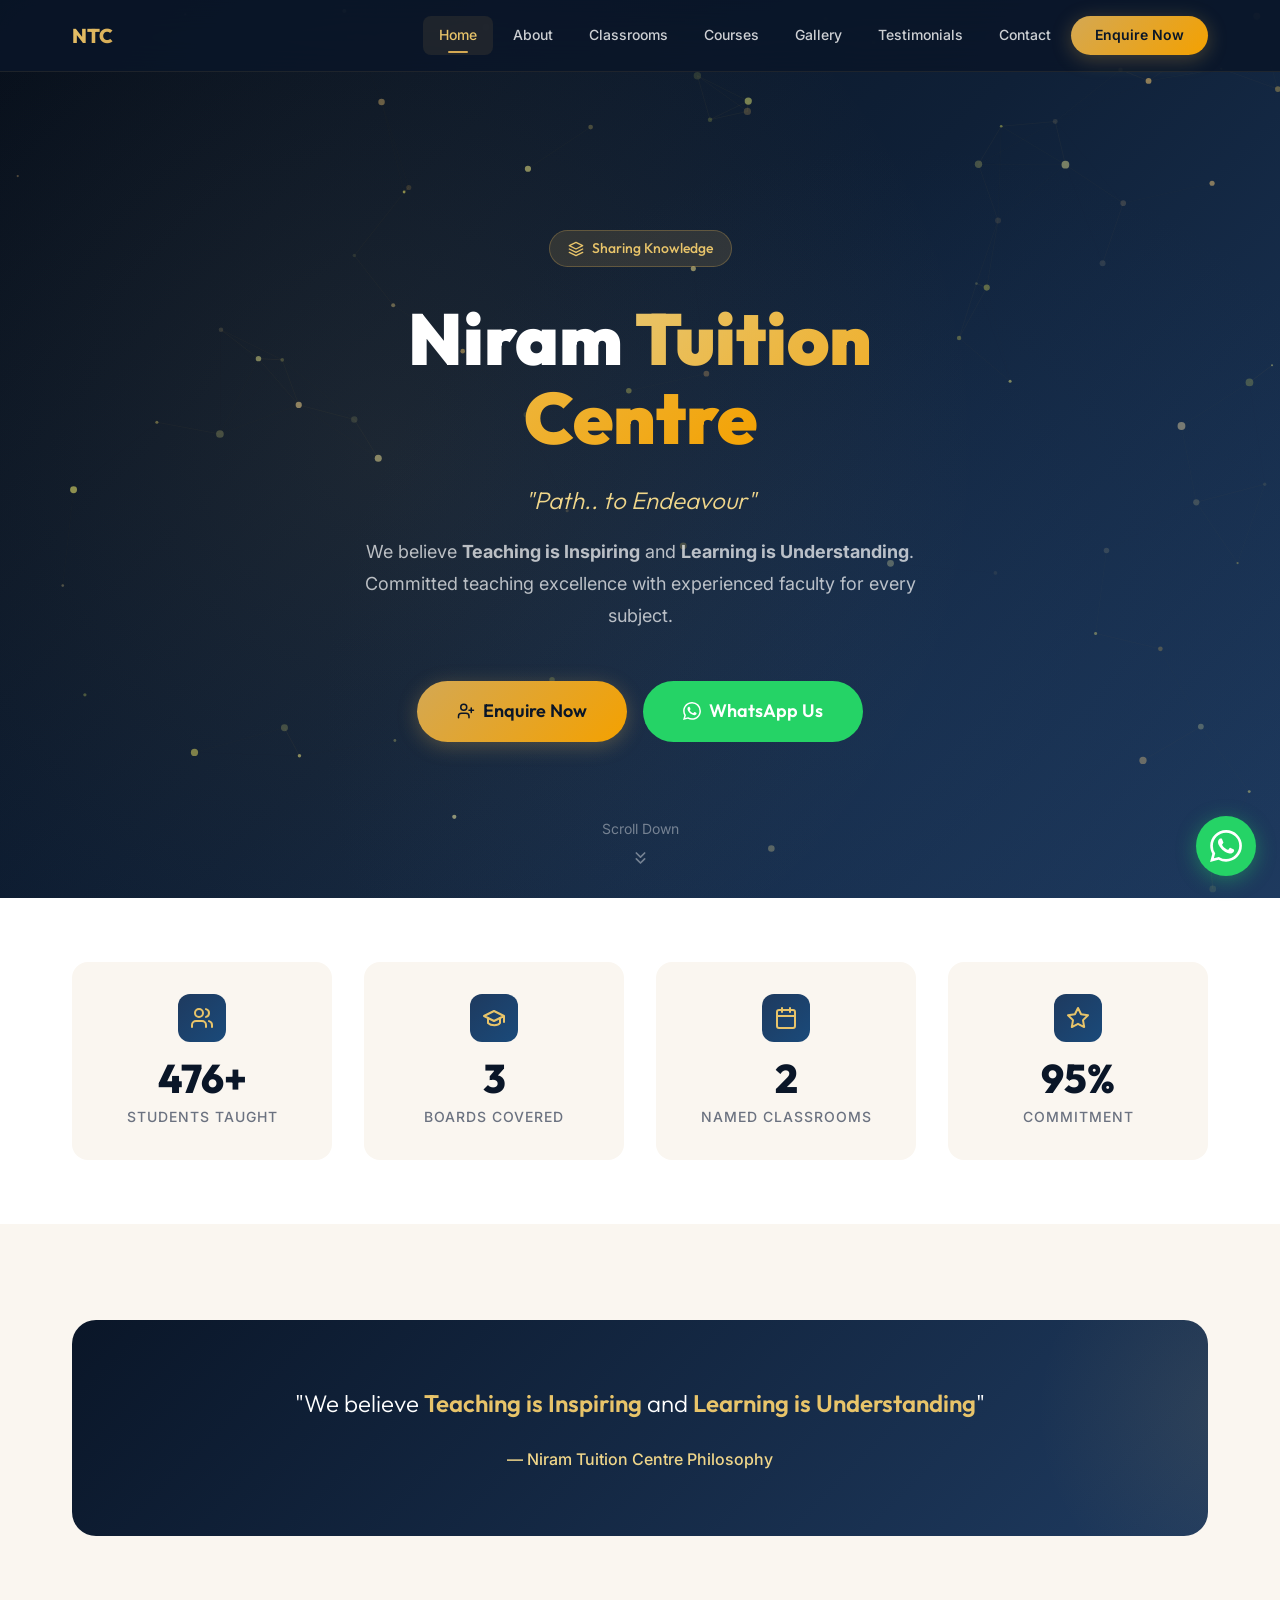
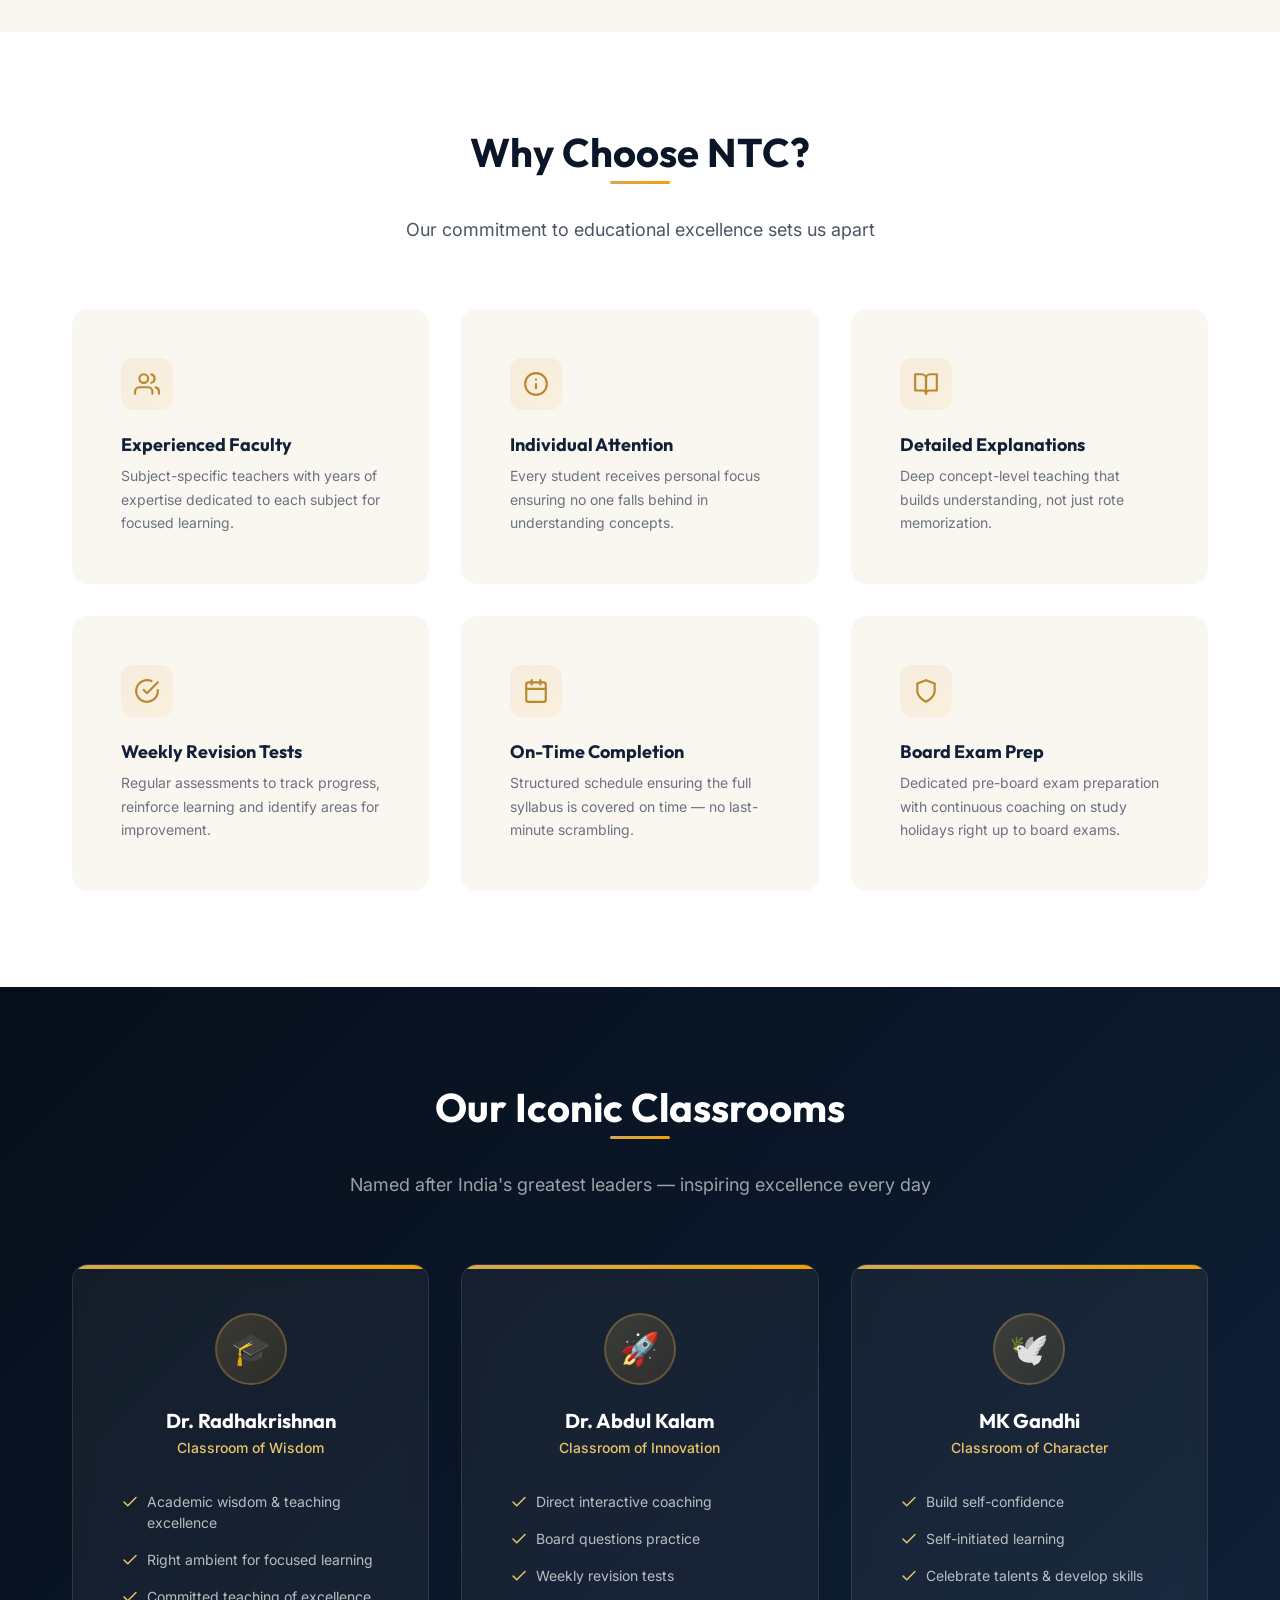
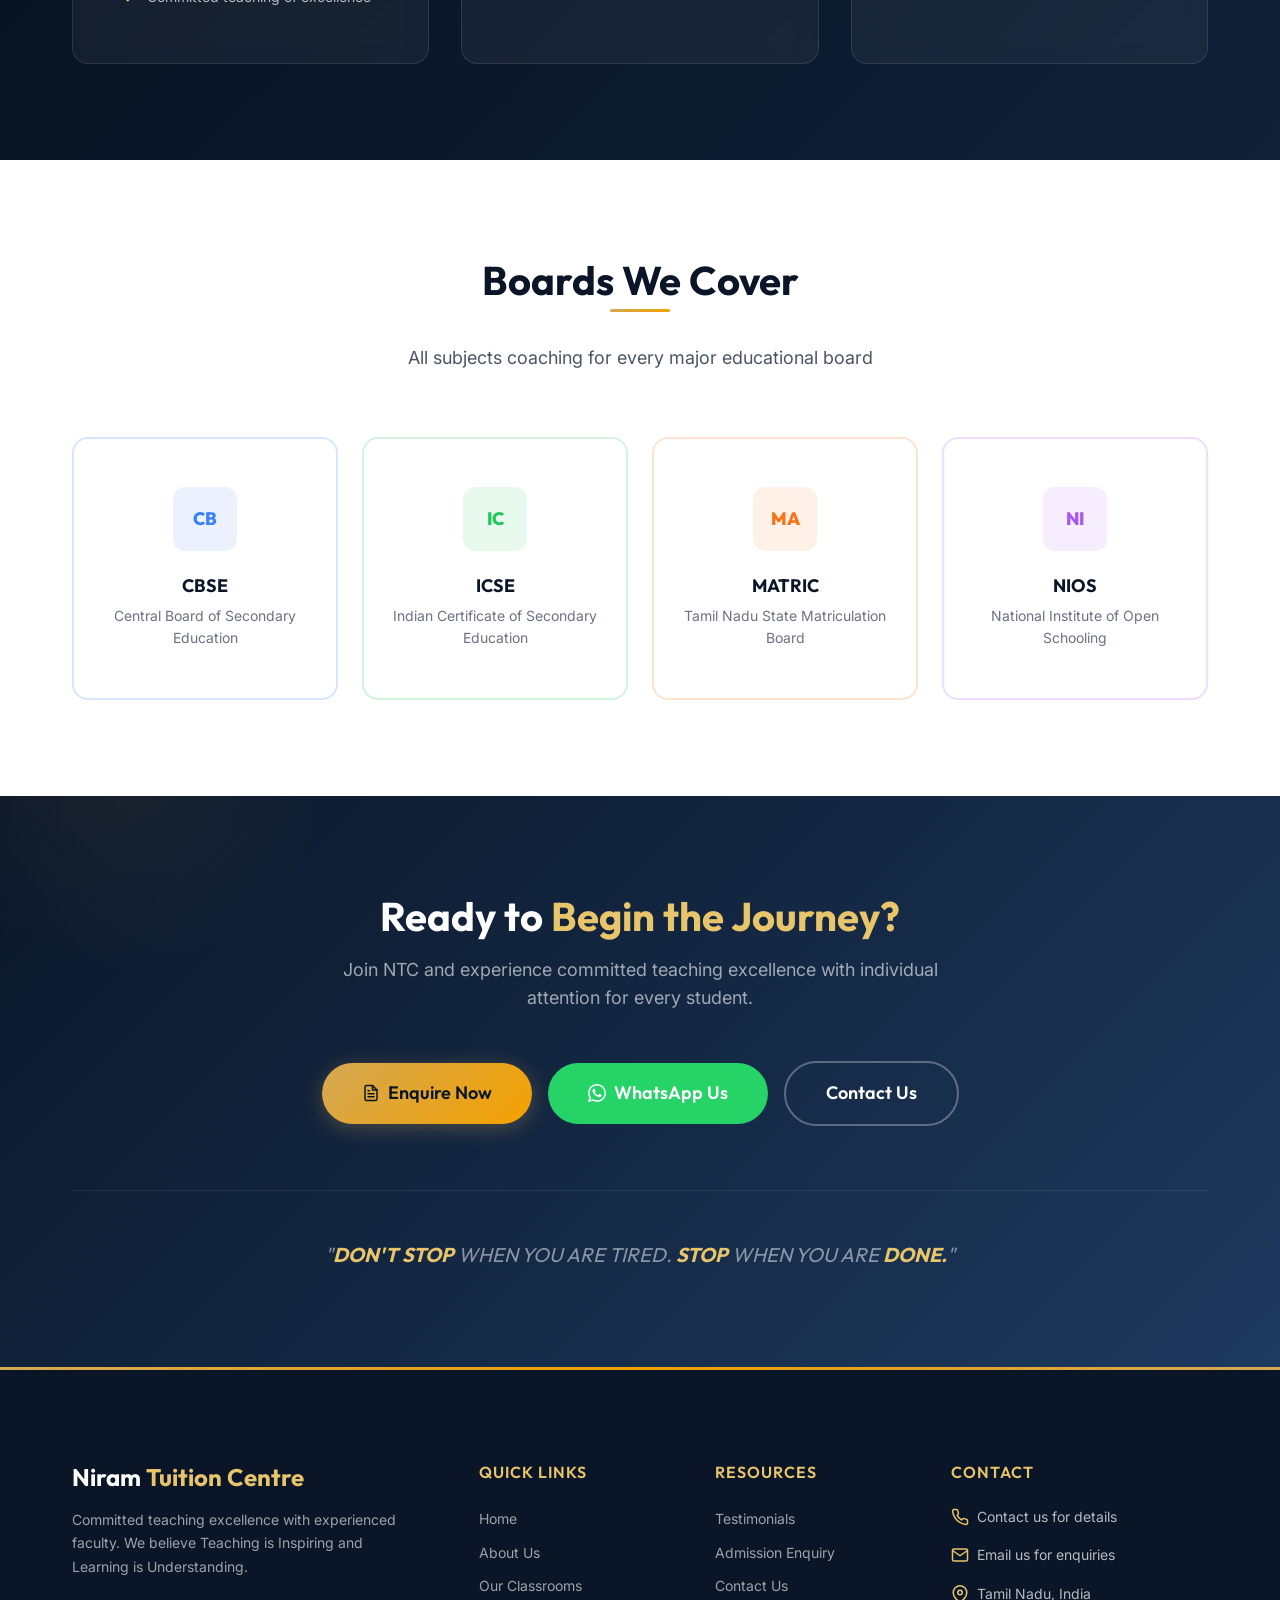
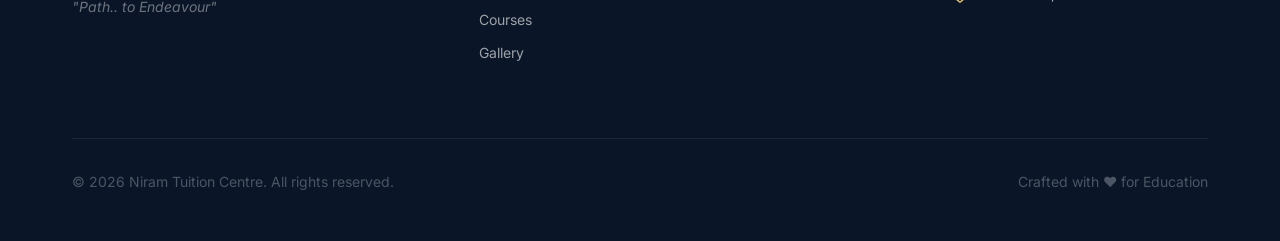
==== public/index.html @ 4ff347bf "feat: create initial landing page for Niram Tuition Centre" ====
<!DOCTYPE html>
<html lang="en">
<head>
  <meta charset="UTF-8">
  <meta name="viewport" content="width=device-width, initial-scale=1.0">
  <title>Niram Tuition Centre — Path to Endeavour | Best Coaching in Tamil Nadu</title>
  <meta name="description" content="Niram Tuition Centre offers expert coaching for CBSE, ICSE, MATRIC & NIOS boards. Experienced faculty, individual attention, and committed teaching excellence for classes 6-12.">
  <meta name="keywords" content="tuition centre, coaching centre, CBSE tuition, ICSE tuition, MATRIC tuition, NIOS tuition, Tamil Nadu, best coaching">

  <!-- Open Graph -->
  <meta property="og:title" content="Niram Tuition Centre — Path to Endeavour">
  <meta property="og:description" content="Expert coaching for CBSE, ICSE, MATRIC & NIOS boards with experienced faculty and individual attention.">
  <meta property="og:type" content="website">
  <meta property="og:url" content="https://niramtuitioncentre.com">

  <!-- Favicon -->
  <link rel="icon" type="image/x-icon" href="images/icons/favicon.ico">

  <!-- Google Fonts -->
  <link rel="preconnect" href="https://fonts.googleapis.com">
  <link rel="preconnect" href="https://fonts.gstatic.com" crossorigin>

  <!-- Styles -->
  <link rel="stylesheet" href="css/globals.css">
  <link rel="stylesheet" href="css/components.css">
  <link rel="stylesheet" href="css/animations.css">
  <link rel="stylesheet" href="css/home.css">
</head>
<body>

  <!-- ═══ NAVIGATION ═══ -->
  <nav class="navbar" id="navbar">
    <div class="container">
      <a href="index.html" class="nav-logo">
        <span>NTC</span>
      </a>
      <div class="nav-links" id="navLinks">
        <a href="index.html" class="active">Home</a>
        <a href="about.html">About</a>
        <a href="classrooms.html">Classrooms</a>
        <a href="courses.html">Courses</a>
        <a href="gallery.html">Gallery</a>
        <a href="testimonials.html">Testimonials</a>
        <a href="contact.html">Contact</a>
        <a href="enquiry.html" class="nav-cta">Enquire Now</a>
      </div>
      <div class="nav-toggle" id="navToggle" aria-label="Menu">
        <span></span>
        <span></span>
        <span></span>
      </div>
    </div>
  </nav>

  <!-- ═══ HERO SECTION ═══ -->
  <section class="hero" id="hero">
    <canvas class="hero-particles" id="hero-particles"></canvas>
    <div class="hero-overlay"></div>
    <div class="hero-content">
      <div class="hero-badge">
        <svg viewBox="0 0 24 24" fill="none" stroke="currentColor" stroke-width="2" stroke-linecap="round" stroke-linejoin="round"><path d="M12 2L2 7l10 5 10-5-10-5z"/><path d="M2 17l10 5 10-5"/><path d="M2 12l10 5 10-5"/></svg>
        Sharing Knowledge
      </div>
      <h1 class="hero-title">
        Niram <span>Tuition Centre</span>
      </h1>
      <p class="hero-tagline">"Path.. to Endeavour"</p>
      <p class="hero-description">
        We believe <strong>Teaching is Inspiring</strong> and <strong>Learning is Understanding</strong>.
        Committed teaching excellence with experienced faculty for every subject.
      </p>
      <div class="hero-cta">
        <a href="enquiry.html" class="btn btn-primary btn-lg">
          <svg viewBox="0 0 24 24" fill="none" stroke="currentColor" stroke-width="2" stroke-linecap="round" stroke-linejoin="round"><path d="M16 21v-2a4 4 0 0 0-4-4H6a4 4 0 0 0-4 4v2"/><circle cx="9" cy="7" r="4"/><line x1="19" y1="8" x2="19" y2="14"/><line x1="22" y1="11" x2="16" y2="11"/></svg>
          Enquire Now
        </a>
        <a href="https://wa.me/91XXXXXXXXXX?text=Hi%2C%20I%20am%20interested%20in%20Niram%20Tuition%20Centre" target="_blank" class="btn btn-whatsapp btn-lg">
          <svg viewBox="0 0 24 24" fill="currentColor"><path d="M17.472 14.382c-.297-.149-1.758-.867-2.03-.967-.273-.099-.471-.148-.67.15-.197.297-.767.966-.94 1.164-.173.199-.347.223-.644.075-.297-.15-1.255-.463-2.39-1.475-.883-.788-1.48-1.761-1.653-2.059-.173-.297-.018-.458.13-.606.134-.133.298-.347.446-.52.149-.174.198-.298.298-.497.099-.198.05-.371-.025-.52-.075-.149-.669-1.612-.916-2.207-.242-.579-.487-.5-.669-.51-.173-.008-.371-.01-.57-.01-.198 0-.52.074-.792.372-.272.297-1.04 1.016-1.04 2.479 0 1.462 1.065 2.875 1.213 3.074.149.198 2.096 3.2 5.077 4.487.709.306 1.262.489 1.694.625.712.227 1.36.195 1.871.118.571-.085 1.758-.719 2.006-1.413.248-.694.248-1.289.173-1.413-.074-.124-.272-.198-.57-.347m-5.421 7.403h-.004a9.87 9.87 0 01-5.031-1.378l-.361-.214-3.741.982.998-3.648-.235-.374a9.86 9.86 0 01-1.51-5.26c.001-5.45 4.436-9.884 9.888-9.884 2.64 0 5.122 1.03 6.988 2.898a9.825 9.825 0 012.893 6.994c-.003 5.45-4.437 9.884-9.885 9.884m8.413-18.297A11.815 11.815 0 0012.05 0C5.495 0 .16 5.335.157 11.892c0 2.096.547 4.142 1.588 5.945L.057 24l6.305-1.654a11.882 11.882 0 005.683 1.448h.005c6.554 0 11.89-5.335 11.893-11.893a11.821 11.821 0 00-3.48-8.413z"/></svg>
          WhatsApp Us
        </a>
      </div>
    </div>
    <div class="hero-scroll">
      <span>Scroll Down</span>
      <svg viewBox="0 0 24 24" fill="none" stroke="currentColor" stroke-width="2" stroke-linecap="round" stroke-linejoin="round"><polyline points="7 13 12 18 17 13"/><polyline points="7 6 12 11 17 6"/></svg>
    </div>
  </section>

  <!-- ═══ STATS SECTION ═══ -->
  <section class="stats-section">
    <div class="container">
      <div class="stats-grid stagger-children">
        <div class="stat-card reveal">
          <div class="stat-icon">
            <svg viewBox="0 0 24 24" fill="none" stroke="currentColor" stroke-width="2" stroke-linecap="round" stroke-linejoin="round"><path d="M16 21v-2a4 4 0 0 0-4-4H6a4 4 0 0 0-4 4v2"/><circle cx="9" cy="7" r="4"/><path d="M22 21v-2a4 4 0 0 0-3-3.87"/><path d="M16 3.13a4 4 0 0 1 0 7.75"/></svg>
          </div>
          <div class="stat-number" data-counter="500" data-suffix="+">0</div>
          <div class="stat-label">Students Taught</div>
        </div>
        <div class="stat-card reveal">
          <div class="stat-icon">
            <svg viewBox="0 0 24 24" fill="none" stroke="currentColor" stroke-width="2" stroke-linecap="round" stroke-linejoin="round"><path d="M22 10v6M2 10l10-5 10 5-10 5z"/><path d="M6 12v5c3 3 10 3 12 0v-5"/></svg>
          </div>
          <div class="stat-number" data-counter="4">0</div>
          <div class="stat-label">Boards Covered</div>
        </div>
        <div class="stat-card reveal">
          <div class="stat-icon">
            <svg viewBox="0 0 24 24" fill="none" stroke="currentColor" stroke-width="2" stroke-linecap="round" stroke-linejoin="round"><rect x="3" y="4" width="18" height="18" rx="2" ry="2"/><line x1="16" y1="2" x2="16" y2="6"/><line x1="8" y1="2" x2="8" y2="6"/><line x1="3" y1="10" x2="21" y2="10"/></svg>
          </div>
          <div class="stat-number" data-counter="3">0</div>
          <div class="stat-label">Named Classrooms</div>
        </div>
        <div class="stat-card reveal">
          <div class="stat-icon">
            <svg viewBox="0 0 24 24" fill="none" stroke="currentColor" stroke-width="2" stroke-linecap="round" stroke-linejoin="round"><polygon points="12 2 15.09 8.26 22 9.27 17 14.14 18.18 21.02 12 17.77 5.82 21.02 7 14.14 2 9.27 8.91 8.26 12 2"/></svg>
          </div>
          <div class="stat-number" data-counter="100" data-suffix="%">0</div>
          <div class="stat-label">Commitment</div>
        </div>
      </div>
    </div>
  </section>

  <!-- ═══ PHILOSOPHY SECTION ═══ -->
  <section class="philosophy">
    <div class="container">
      <div class="philosophy-card reveal">
        <blockquote>
          "We believe <span>Teaching is Inspiring</span> and <span>Learning is Understanding</span>"
        </blockquote>
        <cite>— Niram Tuition Centre Philosophy</cite>
      </div>
    </div>
  </section>

  <!-- ═══ USPs SECTION ═══ -->
  <section class="usps-section section" id="usps">
    <div class="container">
      <div class="section-header">
        <h2>Why Choose NTC?</h2>
        <p>Our commitment to educational excellence sets us apart</p>
      </div>
      <div class="usps-grid stagger-children">
        <div class="usp-card reveal">
          <div class="usp-icon">
            <svg viewBox="0 0 24 24" fill="none" stroke="currentColor" stroke-width="2" stroke-linecap="round" stroke-linejoin="round"><path d="M17 21v-2a4 4 0 0 0-4-4H5a4 4 0 0 0-4 4v2"/><circle cx="9" cy="7" r="4"/><path d="M23 21v-2a4 4 0 0 0-3-3.87"/><path d="M16 3.13a4 4 0 0 1 0 7.75"/></svg>
          </div>
          <h3>Experienced Faculty</h3>
          <p>Subject-specific teachers with years of expertise dedicated to each subject for focused learning.</p>
        </div>
        <div class="usp-card reveal">
          <div class="usp-icon">
            <svg viewBox="0 0 24 24" fill="none" stroke="currentColor" stroke-width="2" stroke-linecap="round" stroke-linejoin="round"><circle cx="12" cy="12" r="10"/><path d="M12 16v-4"/><path d="M12 8h.01"/></svg>
          </div>
          <h3>Individual Attention</h3>
          <p>Every student receives personal focus ensuring no one falls behind in understanding concepts.</p>
        </div>
        <div class="usp-card reveal">
          <div class="usp-icon">
            <svg viewBox="0 0 24 24" fill="none" stroke="currentColor" stroke-width="2" stroke-linecap="round" stroke-linejoin="round"><path d="M2 3h6a4 4 0 0 1 4 4v14a3 3 0 0 0-3-3H2z"/><path d="M22 3h-6a4 4 0 0 0-4 4v14a3 3 0 0 1 3-3h7z"/></svg>
          </div>
          <h3>Detailed Explanations</h3>
          <p>Deep concept-level teaching that builds understanding, not just rote memorization.</p>
        </div>
        <div class="usp-card reveal">
          <div class="usp-icon">
            <svg viewBox="0 0 24 24" fill="none" stroke="currentColor" stroke-width="2" stroke-linecap="round" stroke-linejoin="round"><path d="M22 11.08V12a10 10 0 1 1-5.93-9.14"/><polyline points="22 4 12 14.01 9 11.01"/></svg>
          </div>
          <h3>Weekly Revision Tests</h3>
          <p>Regular assessments to track progress, reinforce learning and identify areas for improvement.</p>
        </div>
        <div class="usp-card reveal">
          <div class="usp-icon">
            <svg viewBox="0 0 24 24" fill="none" stroke="currentColor" stroke-width="2" stroke-linecap="round" stroke-linejoin="round"><rect x="3" y="4" width="18" height="18" rx="2" ry="2"/><line x1="16" y1="2" x2="16" y2="6"/><line x1="8" y1="2" x2="8" y2="6"/><line x1="3" y1="10" x2="21" y2="10"/></svg>
          </div>
          <h3>On-Time Completion</h3>
          <p>Structured schedule ensuring the full syllabus is covered on time — no last-minute scrambling.</p>
        </div>
        <div class="usp-card reveal">
          <div class="usp-icon">
            <svg viewBox="0 0 24 24" fill="none" stroke="currentColor" stroke-width="2" stroke-linecap="round" stroke-linejoin="round"><path d="M12 22s8-4 8-10V5l-8-3-8 3v7c0 6 8 10 8 10z"/></svg>
          </div>
          <h3>Board Exam Prep</h3>
          <p>Dedicated pre-board exam preparation with continuous coaching on study holidays right up to board exams.</p>
        </div>
      </div>
    </div>
  </section>

  <!-- ═══ CLASSROOMS SECTION ═══ -->
  <section class="classrooms-section section" id="classrooms">
    <div class="container">
      <div class="section-header">
        <h2>Our Iconic Classrooms</h2>
        <p>Named after India's greatest leaders — inspiring excellence every day</p>
      </div>
      <div class="classrooms-grid stagger-children">
        <!-- Radhakrishnan -->
        <div class="classroom-card reveal">
          <div class="classroom-icon">🎓</div>
          <h3>Dr. Radhakrishnan</h3>
          <p class="classroom-subtitle">Classroom of Wisdom</p>
          <ul class="classroom-features">
            <li>
              <svg viewBox="0 0 24 24" fill="none" stroke="currentColor" stroke-width="2" stroke-linecap="round" stroke-linejoin="round"><polyline points="20 6 9 17 4 12"/></svg>
              Academic wisdom & teaching excellence
            </li>
            <li>
              <svg viewBox="0 0 24 24" fill="none" stroke="currentColor" stroke-width="2" stroke-linecap="round" stroke-linejoin="round"><polyline points="20 6 9 17 4 12"/></svg>
              Right ambient for focused learning
            </li>
            <li>
              <svg viewBox="0 0 24 24" fill="none" stroke="currentColor" stroke-width="2" stroke-linecap="round" stroke-linejoin="round"><polyline points="20 6 9 17 4 12"/></svg>
              Committed teaching of excellence
            </li>
          </ul>
        </div>
        <!-- Abdul Kalam -->
        <div class="classroom-card reveal">
          <div class="classroom-icon">🚀</div>
          <h3>Dr. Abdul Kalam</h3>
          <p class="classroom-subtitle">Classroom of Innovation</p>
          <ul class="classroom-features">
            <li>
              <svg viewBox="0 0 24 24" fill="none" stroke="currentColor" stroke-width="2" stroke-linecap="round" stroke-linejoin="round"><polyline points="20 6 9 17 4 12"/></svg>
              Direct interactive coaching
            </li>
            <li>
              <svg viewBox="0 0 24 24" fill="none" stroke="currentColor" stroke-width="2" stroke-linecap="round" stroke-linejoin="round"><polyline points="20 6 9 17 4 12"/></svg>
              Board questions practice
            </li>
            <li>
              <svg viewBox="0 0 24 24" fill="none" stroke="currentColor" stroke-width="2" stroke-linecap="round" stroke-linejoin="round"><polyline points="20 6 9 17 4 12"/></svg>
              Weekly revision tests
            </li>
          </ul>
        </div>
        <!-- MK Gandhi -->
        <div class="classroom-card reveal">
          <div class="classroom-icon">🕊️</div>
          <h3>MK Gandhi</h3>
          <p class="classroom-subtitle">Classroom of Character</p>
          <ul class="classroom-features">
            <li>
              <svg viewBox="0 0 24 24" fill="none" stroke="currentColor" stroke-width="2" stroke-linecap="round" stroke-linejoin="round"><polyline points="20 6 9 17 4 12"/></svg>
              Build self-confidence
            </li>
            <li>
              <svg viewBox="0 0 24 24" fill="none" stroke="currentColor" stroke-width="2" stroke-linecap="round" stroke-linejoin="round"><polyline points="20 6 9 17 4 12"/></svg>
              Self-initiated learning
            </li>
            <li>
              <svg viewBox="0 0 24 24" fill="none" stroke="currentColor" stroke-width="2" stroke-linecap="round" stroke-linejoin="round"><polyline points="20 6 9 17 4 12"/></svg>
              Celebrate talents & develop skills
            </li>
          </ul>
        </div>
      </div>
    </div>
  </section>

  <!-- ═══ BOARDS SECTION ═══ -->
  <section class="boards-section section" id="boards">
    <div class="container">
      <div class="section-header">
        <h2>Boards We Cover</h2>
        <p>All subjects coaching for every major educational board</p>
      </div>
      <div class="boards-grid stagger-children">
        <div class="board-card cbse reveal">
          <div class="board-logo">CB</div>
          <h3>CBSE</h3>
          <p>Central Board of Secondary Education</p>
        </div>
        <div class="board-card icse reveal">
          <div class="board-logo">IC</div>
          <h3>ICSE</h3>
          <p>Indian Certificate of Secondary Education</p>
        </div>
        <div class="board-card matric reveal">
          <div class="board-logo">MA</div>
          <h3>MATRIC</h3>
          <p>Tamil Nadu State Matriculation Board</p>
        </div>
        <div class="board-card nios reveal">
          <div class="board-logo">NI</div>
          <h3>NIOS</h3>
          <p>National Institute of Open Schooling</p>
        </div>
      </div>
    </div>
  </section>

  <!-- ═══ CTA SECTION ═══ -->
  <section class="cta-section" id="cta">
    <div class="container">
      <div class="cta-content reveal">
        <h2>Ready to <span>Begin the Journey?</span></h2>
        <p>Join NTC and experience committed teaching excellence with individual attention for every student.</p>
        <div class="cta-buttons">
          <a href="enquiry.html" class="btn btn-primary btn-lg">
            <svg viewBox="0 0 24 24" fill="none" stroke="currentColor" stroke-width="2" stroke-linecap="round" stroke-linejoin="round"><path d="M14 2H6a2 2 0 0 0-2 2v16a2 2 0 0 0 2 2h12a2 2 0 0 0 2-2V8z"/><polyline points="14 2 14 8 20 8"/><line x1="16" y1="13" x2="8" y2="13"/><line x1="16" y1="17" x2="8" y2="17"/><polyline points="10 9 9 9 8 9"/></svg>
            Enquire Now
          </a>
          <a href="https://wa.me/91XXXXXXXXXX?text=Hi%2C%20I%20would%20like%20to%20know%20more%20about%20NTC" target="_blank" class="btn btn-whatsapp btn-lg">
            <svg viewBox="0 0 24 24" fill="currentColor"><path d="M17.472 14.382c-.297-.149-1.758-.867-2.03-.967-.273-.099-.471-.148-.67.15-.197.297-.767.966-.94 1.164-.173.199-.347.223-.644.075-.297-.15-1.255-.463-2.39-1.475-.883-.788-1.48-1.761-1.653-2.059-.173-.297-.018-.458.13-.606.134-.133.298-.347.446-.52.149-.174.198-.298.298-.497.099-.198.05-.371-.025-.52-.075-.149-.669-1.612-.916-2.207-.242-.579-.487-.5-.669-.51-.173-.008-.371-.01-.57-.01-.198 0-.52.074-.792.372-.272.297-1.04 1.016-1.04 2.479 0 1.462 1.065 2.875 1.213 3.074.149.198 2.096 3.2 5.077 4.487.709.306 1.262.489 1.694.625.712.227 1.36.195 1.871.118.571-.085 1.758-.719 2.006-1.413.248-.694.248-1.289.173-1.413-.074-.124-.272-.198-.57-.347m-5.421 7.403h-.004a9.87 9.87 0 01-5.031-1.378l-.361-.214-3.741.982.998-3.648-.235-.374a9.86 9.86 0 01-1.51-5.26c.001-5.45 4.436-9.884 9.888-9.884 2.64 0 5.122 1.03 6.988 2.898a9.825 9.825 0 012.893 6.994c-.003 5.45-4.437 9.884-9.885 9.884m8.413-18.297A11.815 11.815 0 0012.05 0C5.495 0 .16 5.335.157 11.892c0 2.096.547 4.142 1.588 5.945L.057 24l6.305-1.654a11.882 11.882 0 005.683 1.448h.005c6.554 0 11.89-5.335 11.893-11.893a11.821 11.821 0 00-3.48-8.413z"/></svg>
            WhatsApp Us
          </a>
          <a href="contact.html" class="btn btn-secondary btn-lg">
            Contact Us
          </a>
        </div>
        <div class="cta-quote">
          <blockquote>
            "<strong>DON'T STOP</strong> WHEN YOU ARE TIRED. <strong>STOP</strong> WHEN YOU ARE <strong>DONE.</strong>"
          </blockquote>
        </div>
      </div>
    </div>
  </section>

  <!-- ═══ FOOTER ═══ -->
  <footer class="footer">
    <div class="container">
      <div class="footer-grid">
        <div class="footer-brand">
          <h3>Niram <span>Tuition Centre</span></h3>
          <p>Committed teaching excellence with experienced faculty. We believe Teaching is Inspiring and Learning is Understanding.</p>
          <p style="margin-top: 12px; color: rgba(255,255,255,0.4); font-style: italic;">"Path.. to Endeavour"</p>
        </div>
        <div class="footer-section">
          <h4>Quick Links</h4>
          <ul class="footer-links">
            <li><a href="index.html">Home</a></li>
            <li><a href="about.html">About Us</a></li>
            <li><a href="classrooms.html">Our Classrooms</a></li>
            <li><a href="courses.html">Courses</a></li>
            <li><a href="gallery.html">Gallery</a></li>
          </ul>
        </div>
        <div class="footer-section">
          <h4>Resources</h4>
          <ul class="footer-links">
            <li><a href="testimonials.html">Testimonials</a></li>
            <li><a href="enquiry.html">Admission Enquiry</a></li>
            <li><a href="contact.html">Contact Us</a></li>
          </ul>
        </div>
        <div class="footer-section">
          <h4>Contact</h4>
          <ul class="footer-contact">
            <li>
              <svg viewBox="0 0 24 24" fill="none" stroke="currentColor" stroke-width="2" stroke-linecap="round" stroke-linejoin="round"><path d="M22 16.92v3a2 2 0 0 1-2.18 2 19.79 19.79 0 0 1-8.63-3.07 19.5 19.5 0 0 1-6-6 19.79 19.79 0 0 1-3.07-8.67A2 2 0 0 1 4.11 2h3a2 2 0 0 1 2 1.72 12.84 12.84 0 0 0 .7 2.81 2 2 0 0 1-.45 2.11L8.09 9.91a16 16 0 0 0 6 6l1.27-1.27a2 2 0 0 1 2.11-.45 12.84 12.84 0 0 0 2.81.7A2 2 0 0 1 22 16.92z"/></svg>
              <span>Contact us for details</span>
            </li>
            <li>
              <svg viewBox="0 0 24 24" fill="none" stroke="currentColor" stroke-width="2" stroke-linecap="round" stroke-linejoin="round"><path d="M4 4h16c1.1 0 2 .9 2 2v12c0 1.1-.9 2-2 2H4c-1.1 0-2-.9-2-2V6c0-1.1.9-2 2-2z"/><polyline points="22,6 12,13 2,6"/></svg>
              <span>Email us for enquiries</span>
            </li>
            <li>
              <svg viewBox="0 0 24 24" fill="none" stroke="currentColor" stroke-width="2" stroke-linecap="round" stroke-linejoin="round"><path d="M21 10c0 7-9 13-9 13s-9-6-9-13a9 9 0 0 1 18 0z"/><circle cx="12" cy="10" r="3"/></svg>
              <span>Tamil Nadu, India</span>
            </li>
          </ul>
        </div>
      </div>
      <div class="footer-bottom">
        <p>&copy; 2026 Niram Tuition Centre. All rights reserved.</p>
        <p>Crafted with ❤️ for Education</p>
      </div>
    </div>
  </footer>

  <!-- ═══ WHATSAPP FLOAT ═══ -->
  <a href="https://wa.me/91XXXXXXXXXX?text=Hi%2C%20I%20am%20interested%20in%20NTC" target="_blank" class="whatsapp-float" aria-label="Chat on WhatsApp">
    <svg viewBox="0 0 24 24"><path d="M17.472 14.382c-.297-.149-1.758-.867-2.03-.967-.273-.099-.471-.148-.67.15-.197.297-.767.966-.94 1.164-.173.199-.347.223-.644.075-.297-.15-1.255-.463-2.39-1.475-.883-.788-1.48-1.761-1.653-2.059-.173-.297-.018-.458.13-.606.134-.133.298-.347.446-.52.149-.174.198-.298.298-.497.099-.198.05-.371-.025-.52-.075-.149-.669-1.612-.916-2.207-.242-.579-.487-.5-.669-.51-.173-.008-.371-.01-.57-.01-.198 0-.52.074-.792.372-.272.297-1.04 1.016-1.04 2.479 0 1.462 1.065 2.875 1.213 3.074.149.198 2.096 3.2 5.077 4.487.709.306 1.262.489 1.694.625.712.227 1.36.195 1.871.118.571-.085 1.758-.719 2.006-1.413.248-.694.248-1.289.173-1.413-.074-.124-.272-.198-.57-.347m-5.421 7.403h-.004a9.87 9.87 0 01-5.031-1.378l-.361-.214-3.741.982.998-3.648-.235-.374a9.86 9.86 0 01-1.51-5.26c.001-5.45 4.436-9.884 9.888-9.884 2.64 0 5.122 1.03 6.988 2.898a9.825 9.825 0 012.893 6.994c-.003 5.45-4.437 9.884-9.885 9.884m8.413-18.297A11.815 11.815 0 0012.05 0C5.495 0 .16 5.335.157 11.892c0 2.096.547 4.142 1.588 5.945L.057 24l6.305-1.654a11.882 11.882 0 005.683 1.448h.005c6.554 0 11.89-5.335 11.893-11.893a11.821 11.821 0 00-3.48-8.413z"/></svg>
    <span class="whatsapp-tooltip">Chat with us!</span>
  </a>

  <!-- Scripts -->
  <script src="js/nav.js"></script>
  <script src="js/particles.js"></script>
  <script src="js/counter.js"></script>
</body>
</html>
---- public/css/globals.css ----
/* ═══════════════════════════════════════════════════════════
   NIRAM TUITION CENTRE — DESIGN SYSTEM
   globals.css — tokens, reset, typography, utilities
   ═══════════════════════════════════════════════════════════ */

/* ── Google Fonts ── */
@import url('https://fonts.googleapis.com/css2?family=Outfit:wght@300;400;500;600;700;800;900&family=Inter:wght@300;400;500;600;700&display=swap');

/* ── CSS Custom Properties ── */
:root {
  /* Navy palette */
  --navy-950: #060e1a;
  --navy-900: #0a1628;
  --navy-800: #0f2037;
  --navy-700: #1e3a5f;
  --navy-600: #1a4a7a;
  --navy-500: #2d5f8a;
  --navy-400: #4a80a8;
  --navy-300: #7babc8;

  /* Gold palette */
  --gold-600: #b8892e;
  --gold-500: #d4a853;
  --gold-400: #e8c46a;
  --gold-300: #f0d68a;
  --gold-200: #f7e8b5;

  /* Saffron */
  --saffron-500: #f4a100;
  --saffron-400: #f7b733;

  /* Warm neutrals */
  --warm-50: #faf6f0;
  --warm-100: #f0e6d4;
  --warm-200: #e6d5bd;
  --warm-300: #d4bfa0;
  --warm-400: #b8a080;

  /* Grays */
  --gray-50: #f9fafb;
  --gray-100: #f3f4f6;
  --gray-200: #e5e7eb;
  --gray-300: #d1d5db;
  --gray-400: #9ca3af;
  --gray-500: #6b7280;
  --gray-600: #4b5563;
  --gray-700: #374151;
  --gray-800: #1f2937;
  --gray-900: #111827;

  /* Semantic colors */
  --success: #22c55e;
  --success-light: #dcfce7;
  --warning: #eab308;
  --warning-light: #fef9c3;
  --danger: #ef4444;
  --danger-light: #fee2e2;
  --info: #3b82f6;
  --info-light: #dbeafe;

  /* Board colors */
  --board-cbse: #3b82f6;
  --board-icse: #22c55e;
  --board-matric: #f97316;
  --board-nios: #a855f7;

  /* Spacing */
  --space-xs: 0.25rem;
  --space-sm: 0.5rem;
  --space-md: 1rem;
  --space-lg: 1.5rem;
  --space-xl: 2rem;
  --space-2xl: 3rem;
  --space-3xl: 4rem;
  --space-4xl: 6rem;

  /* Typography */
  --font-heading: 'Outfit', sans-serif;
  --font-body: 'Inter', sans-serif;

  --text-xs: 0.75rem;
  --text-sm: 0.875rem;
  --text-base: 1rem;
  --text-lg: 1.125rem;
  --text-xl: 1.25rem;
  --text-2xl: 1.5rem;
  --text-3xl: 2rem;
  --text-4xl: 2.5rem;
  --text-5xl: 3rem;
  --text-6xl: 3.75rem;

  /* Borders */
  --radius-sm: 0.375rem;
  --radius-md: 0.5rem;
  --radius-lg: 0.75rem;
  --radius-xl: 1rem;
  --radius-2xl: 1.5rem;
  --radius-full: 9999px;

  /* Shadows */
  --shadow-sm: 0 1px 2px rgba(0, 0, 0, 0.05);
  --shadow-md: 0 4px 6px -1px rgba(0, 0, 0, 0.1), 0 2px 4px -2px rgba(0, 0, 0, 0.1);
  --shadow-lg: 0 10px 15px -3px rgba(0, 0, 0, 0.1), 0 4px 6px -4px rgba(0, 0, 0, 0.1);
  --shadow-xl: 0 20px 25px -5px rgba(0, 0, 0, 0.1), 0 8px 10px -6px rgba(0, 0, 0, 0.1);
  --shadow-gold: 0 4px 20px rgba(212, 168, 83, 0.3);
  --shadow-navy: 0 4px 20px rgba(10, 22, 40, 0.3);

  /* Transitions */
  --transition-fast: 150ms ease;
  --transition-base: 250ms ease;
  --transition-slow: 400ms ease;
  --transition-spring: 500ms cubic-bezier(0.34, 1.56, 0.64, 1);

  /* Layout */
  --container-sm: 640px;
  --container-md: 768px;
  --container-lg: 1024px;
  --container-xl: 1200px;
  --container-2xl: 1400px;
  --nav-height: 72px;
}

/* ── CSS Reset ── */
*,
*::before,
*::after {
  margin: 0;
  padding: 0;
  box-sizing: border-box;
}

html {
  scroll-behavior: smooth;
  -webkit-text-size-adjust: 100%;
  font-size: 16px;
}

body {
  font-family: var(--font-body);
  font-size: var(--text-base);
  line-height: 1.6;
  color: var(--gray-800);
  background-color: var(--warm-50);
  -webkit-font-smoothing: antialiased;
  -moz-osx-font-smoothing: grayscale;
  overflow-x: hidden;
}

img {
  max-width: 100%;
  height: auto;
  display: block;
}

a {
  color: inherit;
  text-decoration: none;
  transition: color var(--transition-fast);
}

ul, ol {
  list-style: none;
}

button {
  cursor: pointer;
  border: none;
  background: none;
  font-family: inherit;
  font-size: inherit;
}

input, textarea, select {
  font-family: inherit;
  font-size: inherit;
  border: none;
  outline: none;
}

h1, h2, h3, h4, h5, h6 {
  font-family: var(--font-heading);
  font-weight: 700;
  line-height: 1.2;
  color: var(--navy-900);
}

h1 { font-size: var(--text-5xl); }
h2 { font-size: var(--text-4xl); }
h3 { font-size: var(--text-3xl); }
h4 { font-size: var(--text-2xl); }
h5 { font-size: var(--text-xl); }
h6 { font-size: var(--text-lg); }

p {
  margin-bottom: var(--space-md);
  color: var(--gray-600);
}

::selection {
  background-color: var(--gold-500);
  color: var(--navy-900);
}

/* ── Scrollbar ── */
::-webkit-scrollbar {
  width: 8px;
}

::-webkit-scrollbar-track {
  background: var(--warm-100);
}

::-webkit-scrollbar-thumb {
  background: var(--navy-400);
  border-radius: var(--radius-full);
}

::-webkit-scrollbar-thumb:hover {
  background: var(--navy-500);
}

/* ── Container ── */
.container {
  width: 100%;
  max-width: var(--container-xl);
  margin: 0 auto;
  padding: 0 var(--space-xl);
}

.container-sm { max-width: var(--container-sm); }
.container-md { max-width: var(--container-md); }
.container-lg { max-width: var(--container-lg); }

/* ── Section ── */
.section {
  padding: var(--space-4xl) 0;
}

.section-header {
  text-align: center;
  margin-bottom: var(--space-3xl);
}

.section-header h2 {
  margin-bottom: var(--space-md);
  position: relative;
  display: inline-block;
}

.section-header h2::after {
  content: '';
  position: absolute;
  bottom: -8px;
  left: 50%;
  transform: translateX(-50%);
  width: 60px;
  height: 3px;
  background: linear-gradient(90deg, var(--gold-500), var(--saffron-500));
  border-radius: var(--radius-full);
}

.section-header p {
  max-width: 600px;
  margin: var(--space-lg) auto 0;
  font-size: var(--text-lg);
}

/* ── Utility Classes ── */
.text-center { text-align: center; }
.text-left { text-align: left; }
.text-right { text-align: right; }

.text-gold { color: var(--gold-500); }
.text-navy { color: var(--navy-700); }
.text-white { color: #fff; }
.text-muted { color: var(--gray-500); }

.font-heading { font-family: var(--font-heading); }
.font-bold { font-weight: 700; }
.font-semibold { font-weight: 600; }
.font-medium { font-weight: 500; }

.flex { display: flex; }
.flex-col { flex-direction: column; }
.flex-wrap { flex-wrap: wrap; }
.items-center { align-items: center; }
.justify-center { justify-content: center; }
.justify-between { justify-content: space-between; }
.gap-sm { gap: var(--space-sm); }
.gap-md { gap: var(--space-md); }
.gap-lg { gap: var(--space-lg); }
.gap-xl { gap: var(--space-xl); }

.grid {
  display: grid;
  gap: var(--space-xl);
}

.grid-2 { grid-template-columns: repeat(2, 1fr); }
.grid-3 { grid-template-columns: repeat(3, 1fr); }
.grid-4 { grid-template-columns: repeat(4, 1fr); }

.sr-only {
  position: absolute;
  width: 1px;
  height: 1px;
  padding: 0;
  margin: -1px;
  overflow: hidden;
  clip: rect(0, 0, 0, 0);
  border: 0;
}

/* ── Responsive ── */
@media (max-width: 1024px) {
  .grid-4 { grid-template-columns: repeat(2, 1fr); }
  .grid-3 { grid-template-columns: repeat(2, 1fr); }
  h1 { font-size: var(--text-4xl); }
  h2 { font-size: var(--text-3xl); }
}

@media (max-width: 768px) {
  .container { padding: 0 var(--space-lg); }
  .section { padding: var(--space-3xl) 0; }
  .grid-4, .grid-3, .grid-2 { grid-template-columns: 1fr; }
  h1 { font-size: var(--text-3xl); }
  h2 { font-size: var(--text-2xl); }
  h3 { font-size: var(--text-xl); }
}

@media (max-width: 480px) {
  html { font-size: 14px; }
  .container { padding: 0 var(--space-md); }
}
---- public/css/components.css ----
/* ═══════════════════════════════════════════════════════════
   NIRAM TUITION CENTRE — SHARED COMPONENTS
   components.css — buttons, cards, nav, footer, forms, badges
   ═══════════════════════════════════════════════════════════ */

/* ══════════════════════════════════════
   NAVIGATION
   ══════════════════════════════════════ */
.navbar {
  position: fixed;
  top: 0;
  left: 0;
  right: 0;
  height: var(--nav-height);
  z-index: 1000;
  transition: all var(--transition-base);
  background: rgba(10, 22, 40, 0.85);
  backdrop-filter: blur(20px);
  -webkit-backdrop-filter: blur(20px);
  border-bottom: 1px solid rgba(212, 168, 83, 0.1);
}

.navbar.scrolled {
  background: rgba(10, 22, 40, 0.95);
  box-shadow: var(--shadow-navy);
}

.navbar .container {
  display: flex;
  align-items: center;
  justify-content: space-between;
  height: 100%;
}

.nav-logo {
  display: flex;
  align-items: center;
  gap: var(--space-sm);
  font-family: var(--font-heading);
  font-weight: 800;
  font-size: var(--text-xl);
  color: #fff;
}

.nav-logo img {
  height: 42px;
  width: auto;
}

.nav-logo span {
  background: linear-gradient(135deg, var(--gold-400), var(--gold-500));
  -webkit-background-clip: text;
  -webkit-text-fill-color: transparent;
  background-clip: text;
}

.nav-links {
  display: flex;
  align-items: center;
  gap: var(--space-xs);
}

.nav-links a {
  color: rgba(255, 255, 255, 0.8);
  font-size: var(--text-sm);
  font-weight: 500;
  padding: var(--space-sm) var(--space-md);
  border-radius: var(--radius-md);
  transition: all var(--transition-fast);
  position: relative;
}

.nav-links a:hover,
.nav-links a.active {
  color: var(--gold-400);
  background: rgba(212, 168, 83, 0.1);
}

.nav-links a.active::after {
  content: '';
  position: absolute;
  bottom: 2px;
  left: 50%;
  transform: translateX(-50%);
  width: 20px;
  height: 2px;
  background: var(--gold-500);
  border-radius: var(--radius-full);
}

.nav-cta {
  background: linear-gradient(135deg, var(--gold-500), var(--saffron-500)) !important;
  color: var(--navy-900) !important;
  font-weight: 600 !important;
  padding: var(--space-sm) var(--space-lg) !important;
  border-radius: var(--radius-full) !important;
  box-shadow: var(--shadow-gold);
}

.nav-cta:hover {
  transform: translateY(-1px);
  box-shadow: 0 6px 25px rgba(212, 168, 83, 0.4) !important;
  background: linear-gradient(135deg, var(--gold-400), var(--saffron-400)) !important;
}

/* Mobile hamburger */
.nav-toggle {
  display: none;
  flex-direction: column;
  gap: 5px;
  padding: var(--space-sm);
  cursor: pointer;
}

.nav-toggle span {
  display: block;
  width: 24px;
  height: 2px;
  background: #fff;
  border-radius: var(--radius-full);
  transition: all var(--transition-base);
}

.nav-toggle.active span:nth-child(1) {
  transform: rotate(45deg) translate(5px, 5px);
}

.nav-toggle.active span:nth-child(2) {
  opacity: 0;
}

.nav-toggle.active span:nth-child(3) {
  transform: rotate(-45deg) translate(5px, -5px);
}

@media (max-width: 900px) {
  .nav-toggle {
    display: flex;
  }

  .nav-links {
    position: fixed;
    top: var(--nav-height);
    left: 0;
    right: 0;
    bottom: 0;
    flex-direction: column;
    background: rgba(10, 22, 40, 0.98);
    backdrop-filter: blur(20px);
    padding: var(--space-xl);
    gap: var(--space-sm);
    transform: translateX(100%);
    transition: transform var(--transition-slow);
    overflow-y: auto;
  }

  .nav-links.open {
    transform: translateX(0);
  }

  .nav-links a {
    font-size: var(--text-lg);
    padding: var(--space-md) var(--space-lg);
    width: 100%;
    text-align: center;
  }
}


/* ══════════════════════════════════════
   BUTTONS
   ══════════════════════════════════════ */
.btn {
  display: inline-flex;
  align-items: center;
  justify-content: center;
  gap: var(--space-sm);
  padding: 0.75rem 1.75rem;
  font-family: var(--font-heading);
  font-weight: 600;
  font-size: var(--text-base);
  border-radius: var(--radius-full);
  transition: all var(--transition-base);
  cursor: pointer;
  white-space: nowrap;
  text-decoration: none;
}

.btn-primary {
  background: linear-gradient(135deg, var(--gold-500), var(--saffron-500));
  color: var(--navy-900);
  box-shadow: var(--shadow-gold);
}

.btn-primary:hover {
  transform: translateY(-2px);
  box-shadow: 0 8px 30px rgba(212, 168, 83, 0.45);
}

.btn-secondary {
  background: transparent;
  color: #fff;
  border: 2px solid rgba(255, 255, 255, 0.3);
}

.btn-secondary:hover {
  border-color: var(--gold-400);
  color: var(--gold-400);
  background: rgba(212, 168, 83, 0.1);
}

.btn-navy {
  background: var(--navy-700);
  color: #fff;
}

.btn-navy:hover {
  background: var(--navy-600);
  transform: translateY(-2px);
  box-shadow: var(--shadow-lg);
}

.btn-outline {
  background: transparent;
  color: var(--navy-700);
  border: 2px solid var(--navy-700);
}

.btn-outline:hover {
  background: var(--navy-700);
  color: #fff;
}

.btn-whatsapp {
  background: #25D366;
  color: #fff;
}

.btn-whatsapp:hover {
  background: #1fb855;
  transform: translateY(-2px);
  box-shadow: 0 8px 25px rgba(37, 211, 102, 0.35);
}

.btn-sm {
  padding: 0.5rem 1.25rem;
  font-size: var(--text-sm);
}

.btn-lg {
  padding: 1rem 2.5rem;
  font-size: var(--text-lg);
}

.btn-icon {
  width: 40px;
  height: 40px;
  padding: 0;
  border-radius: var(--radius-full);
}

.btn svg, .btn i {
  width: 18px;
  height: 18px;
}


/* ══════════════════════════════════════
   CARDS
   ══════════════════════════════════════ */
.card {
  background: #fff;
  border-radius: var(--radius-xl);
  padding: var(--space-xl);
  box-shadow: var(--shadow-md);
  transition: all var(--transition-base);
  border: 1px solid rgba(0, 0, 0, 0.04);
}

.card:hover {
  transform: translateY(-4px);
  box-shadow: var(--shadow-xl);
}

.card-glass {
  background: rgba(255, 255, 255, 0.1);
  backdrop-filter: blur(16px);
  -webkit-backdrop-filter: blur(16px);
  border: 1px solid rgba(255, 255, 255, 0.15);
  color: #fff;
}

.card-dark {
  background: var(--navy-800);
  border: 1px solid rgba(212, 168, 83, 0.1);
  color: #fff;
}

.card-gold-border {
  border: 2px solid transparent;
  background: linear-gradient(#fff, #fff) padding-box,
              linear-gradient(135deg, var(--gold-500), var(--saffron-500)) border-box;
}

.card-icon {
  width: 56px;
  height: 56px;
  border-radius: var(--radius-lg);
  display: flex;
  align-items: center;
  justify-content: center;
  margin-bottom: var(--space-lg);
  background: linear-gradient(135deg, rgba(212, 168, 83, 0.1), rgba(244, 161, 0, 0.1));
  color: var(--gold-500);
}

.card-icon svg {
  width: 28px;
  height: 28px;
}


/* ══════════════════════════════════════
   BOARD BADGES
   ══════════════════════════════════════ */
.badge {
  display: inline-flex;
  align-items: center;
  gap: 6px;
  padding: 4px 12px;
  border-radius: var(--radius-full);
  font-size: var(--text-xs);
  font-weight: 600;
  font-family: var(--font-heading);
  text-transform: uppercase;
  letter-spacing: 0.5px;
}

.badge-cbse {
  background: rgba(59, 130, 246, 0.12);
  color: var(--board-cbse);
}

.badge-icse {
  background: rgba(34, 197, 94, 0.12);
  color: var(--board-icse);
}

.badge-matric {
  background: rgba(249, 115, 22, 0.12);
  color: var(--board-matric);
}

.badge-nios {
  background: rgba(168, 85, 247, 0.12);
  color: var(--board-nios);
}

.badge-success {
  background: var(--success-light);
  color: var(--success);
}

.badge-warning {
  background: var(--warning-light);
  color: var(--warning);
}

.badge-danger {
  background: var(--danger-light);
  color: var(--danger);
}

.badge-gold {
  background: rgba(212, 168, 83, 0.15);
  color: var(--gold-600);
}


/* ══════════════════════════════════════
   FORMS
   ══════════════════════════════════════ */
.form-group {
  margin-bottom: var(--space-lg);
}

.form-label {
  display: block;
  font-weight: 600;
  font-size: var(--text-sm);
  color: var(--navy-700);
  margin-bottom: var(--space-sm);
  font-family: var(--font-heading);
}

.form-input,
.form-textarea,
.form-select {
  width: 100%;
  padding: 0.75rem 1rem;
  background: #fff;
  border: 2px solid var(--gray-200);
  border-radius: var(--radius-lg);
  font-size: var(--text-base);
  color: var(--gray-800);
  transition: all var(--transition-fast);
}

.form-input:focus,
.form-textarea:focus,
.form-select:focus {
  border-color: var(--gold-500);
  box-shadow: 0 0 0 3px rgba(212, 168, 83, 0.15);
}

.form-input::placeholder,
.form-textarea::placeholder {
  color: var(--gray-400);
}

.form-textarea {
  resize: vertical;
  min-height: 120px;
}

.form-select {
  appearance: none;
  background-image: url("data:image/svg+xml,%3Csvg xmlns='http://www.w3.org/2000/svg' width='24' height='24' viewBox='0 0 24 24' fill='none' stroke='%239ca3af' stroke-width='2' stroke-linecap='round' stroke-linejoin='round'%3E%3Cpolyline points='6 9 12 15 18 9'%3E%3C/polyline%3E%3C/svg%3E");
  background-repeat: no-repeat;
  background-position: right 0.75rem center;
  background-size: 18px;
  padding-right: 2.5rem;
}

.form-error {
  color: var(--danger);
  font-size: var(--text-sm);
  margin-top: var(--space-xs);
}

.form-row {
  display: grid;
  grid-template-columns: repeat(2, 1fr);
  gap: var(--space-lg);
}

@media (max-width: 600px) {
  .form-row {
    grid-template-columns: 1fr;
  }
}


/* ══════════════════════════════════════
   FOOTER
   ══════════════════════════════════════ */
.footer {
  background: var(--navy-900);
  color: rgba(255, 255, 255, 0.7);
  padding: var(--space-4xl) 0 var(--space-xl);
  position: relative;
  overflow: hidden;
}

.footer::before {
  content: '';
  position: absolute;
  top: 0;
  left: 0;
  right: 0;
  height: 3px;
  background: linear-gradient(90deg, var(--gold-500), var(--saffron-500), var(--gold-500));
}

.footer-grid {
  display: grid;
  grid-template-columns: 2fr 1fr 1fr 1.5fr;
  gap: var(--space-3xl);
  margin-bottom: var(--space-3xl);
}

.footer-brand h3 {
  color: #fff;
  font-size: var(--text-2xl);
  margin-bottom: var(--space-md);
}

.footer-brand h3 span {
  color: var(--gold-400);
}

.footer-brand p {
  color: rgba(255, 255, 255, 0.6);
  font-size: var(--text-sm);
  line-height: 1.7;
}

.footer-section h4 {
  color: var(--gold-400);
  font-size: var(--text-base);
  margin-bottom: var(--space-lg);
  font-family: var(--font-heading);
  font-weight: 600;
  text-transform: uppercase;
  letter-spacing: 1px;
}

.footer-links li {
  margin-bottom: var(--space-sm);
}

.footer-links a {
  color: rgba(255, 255, 255, 0.6);
  font-size: var(--text-sm);
  transition: all var(--transition-fast);
  display: inline-flex;
  align-items: center;
  gap: var(--space-sm);
}

.footer-links a:hover {
  color: var(--gold-400);
  transform: translateX(4px);
}

.footer-contact li {
  display: flex;
  align-items: flex-start;
  gap: var(--space-sm);
  margin-bottom: var(--space-md);
  font-size: var(--text-sm);
}

.footer-contact svg {
  width: 18px;
  height: 18px;
  min-width: 18px;
  color: var(--gold-400);
  margin-top: 2px;
}

.footer-bottom {
  border-top: 1px solid rgba(255, 255, 255, 0.08);
  padding-top: var(--space-xl);
  display: flex;
  align-items: center;
  justify-content: space-between;
  font-size: var(--text-sm);
}

.footer-bottom a {
  color: var(--gold-400);
}

@media (max-width: 900px) {
  .footer-grid {
    grid-template-columns: 1fr 1fr;
    gap: var(--space-2xl);
  }
}

@media (max-width: 600px) {
  .footer-grid {
    grid-template-columns: 1fr;
  }
  .footer-bottom {
    flex-direction: column;
    gap: var(--space-sm);
    text-align: center;
  }
}


/* ══════════════════════════════════════
   WHATSAPP FLOATING BUTTON
   ══════════════════════════════════════ */
.whatsapp-float {
  position: fixed;
  bottom: 24px;
  right: 24px;
  z-index: 999;
  width: 60px;
  height: 60px;
  border-radius: var(--radius-full);
  background: #25D366;
  display: flex;
  align-items: center;
  justify-content: center;
  box-shadow: 0 4px 20px rgba(37, 211, 102, 0.4);
  transition: all var(--transition-base);
  animation: float-pulse 3s ease-in-out infinite;
}

.whatsapp-float:hover {
  transform: scale(1.1);
  box-shadow: 0 8px 30px rgba(37, 211, 102, 0.5);
}

.whatsapp-float svg {
  width: 32px;
  height: 32px;
  fill: #fff;
}

.whatsapp-tooltip {
  position: absolute;
  right: 72px;
  top: 50%;
  transform: translateY(-50%);
  background: #fff;
  color: var(--gray-700);
  padding: 8px 16px;
  border-radius: var(--radius-lg);
  font-size: var(--text-sm);
  font-weight: 500;
  white-space: nowrap;
  box-shadow: var(--shadow-lg);
  opacity: 0;
  pointer-events: none;
  transition: opacity var(--transition-fast);
}

.whatsapp-float:hover .whatsapp-tooltip {
  opacity: 1;
}

@keyframes float-pulse {
  0%, 100% { transform: translateY(0); }
  50% { transform: translateY(-6px); }
}


/* ══════════════════════════════════════
   TESTIMONIAL CARD
   ══════════════════════════════════════ */
.testimonial-card {
  background: #fff;
  border-radius: var(--radius-xl);
  padding: var(--space-2xl);
  box-shadow: var(--shadow-md);
  position: relative;
  transition: all var(--transition-base);
  border: 1px solid rgba(0, 0, 0, 0.04);
}

.testimonial-card::before {
  content: '"';
  font-family: var(--font-heading);
  font-size: 4rem;
  font-weight: 900;
  color: var(--gold-300);
  position: absolute;
  top: 16px;
  left: 24px;
  line-height: 1;
  opacity: 0.5;
}

.testimonial-card:hover {
  transform: translateY(-4px);
  box-shadow: var(--shadow-xl);
}

.testimonial-content {
  font-size: var(--text-base);
  line-height: 1.8;
  color: var(--gray-600);
  margin-bottom: var(--space-lg);
  font-style: italic;
  position: relative;
  z-index: 1;
}

.testimonial-author {
  display: flex;
  align-items: center;
  gap: var(--space-md);
}

.testimonial-avatar {
  width: 48px;
  height: 48px;
  border-radius: var(--radius-full);
  background: linear-gradient(135deg, var(--navy-700), var(--navy-500));
  display: flex;
  align-items: center;
  justify-content: center;
  color: var(--gold-400);
  font-family: var(--font-heading);
  font-weight: 700;
  font-size: var(--text-lg);
}

.testimonial-info h4 {
  font-size: var(--text-base);
  font-weight: 600;
  color: var(--navy-800);
  margin-bottom: 2px;
}

.testimonial-info span {
  font-size: var(--text-sm);
  color: var(--gray-500);
}

.testimonial-stars {
  display: flex;
  gap: 2px;
  margin-bottom: var(--space-md);
}

.testimonial-stars svg {
  width: 18px;
  height: 18px;
  fill: var(--gold-500);
}


/* ══════════════════════════════════════
   GALLERY GRID
   ══════════════════════════════════════ */
.gallery-grid {
  display: grid;
  grid-template-columns: repeat(auto-fill, minmax(280px, 1fr));
  gap: var(--space-lg);
}

.gallery-item {
  position: relative;
  border-radius: var(--radius-xl);
  overflow: hidden;
  cursor: pointer;
  aspect-ratio: 4/3;
}

.gallery-item img {
  width: 100%;
  height: 100%;
  object-fit: cover;
  transition: transform var(--transition-slow);
}

.gallery-item:hover img {
  transform: scale(1.08);
}

.gallery-item-overlay {
  position: absolute;
  inset: 0;
  background: linear-gradient(to top, rgba(10, 22, 40, 0.8) 0%, transparent 60%);
  display: flex;
  flex-direction: column;
  justify-content: flex-end;
  padding: var(--space-lg);
  opacity: 0;
  transition: opacity var(--transition-base);
}

.gallery-item:hover .gallery-item-overlay {
  opacity: 1;
}

.gallery-item-overlay h4 {
  color: #fff;
  font-size: var(--text-base);
  margin-bottom: 4px;
}

.gallery-item-overlay span {
  color: var(--gold-400);
  font-size: var(--text-sm);
}

/* Gallery filter tabs */
.gallery-filters {
  display: flex;
  align-items: center;
  justify-content: center;
  gap: var(--space-sm);
  margin-bottom: var(--space-2xl);
  flex-wrap: wrap;
}

.gallery-filter-btn {
  padding: 8px 20px;
  border-radius: var(--radius-full);
  font-size: var(--text-sm);
  font-weight: 500;
  font-family: var(--font-heading);
  color: var(--gray-600);
  background: var(--gray-100);
  transition: all var(--transition-fast);
  cursor: pointer;
}

.gallery-filter-btn:hover {
  color: var(--navy-700);
  background: var(--gray-200);
}

.gallery-filter-btn.active {
  background: var(--navy-700);
  color: #fff;
}


/* ══════════════════════════════════════
   LIGHTBOX
   ══════════════════════════════════════ */
.lightbox {
  position: fixed;
  inset: 0;
  z-index: 2000;
  background: rgba(0, 0, 0, 0.92);
  display: flex;
  align-items: center;
  justify-content: center;
  opacity: 0;
  pointer-events: none;
  transition: opacity var(--transition-base);
}

.lightbox.active {
  opacity: 1;
  pointer-events: all;
}

.lightbox img {
  max-width: 90vw;
  max-height: 85vh;
  object-fit: contain;
  border-radius: var(--radius-lg);
}

.lightbox-close {
  position: absolute;
  top: 20px;
  right: 20px;
  width: 44px;
  height: 44px;
  border-radius: var(--radius-full);
  background: rgba(255, 255, 255, 0.1);
  display: flex;
  align-items: center;
  justify-content: center;
  color: #fff;
  cursor: pointer;
  transition: background var(--transition-fast);
}

.lightbox-close:hover {
  background: rgba(255, 255, 255, 0.2);
}

.lightbox-caption {
  position: absolute;
  bottom: 24px;
  left: 50%;
  transform: translateX(-50%);
  color: #fff;
  font-size: var(--text-base);
  text-align: center;
  max-width: 600px;
}


/* ══════════════════════════════════════
   LOADING / SPINNER
   ══════════════════════════════════════ */
.spinner {
  width: 40px;
  height: 40px;
  border: 3px solid var(--gray-200);
  border-top-color: var(--gold-500);
  border-radius: var(--radius-full);
  animation: spin 0.7s linear infinite;
}

@keyframes spin {
  to { transform: rotate(360deg); }
}

.loading-skeleton {
  background: linear-gradient(90deg, var(--gray-100) 25%, var(--gray-200) 50%, var(--gray-100) 75%);
  background-size: 200% 100%;
  animation: skeleton-pulse 1.5s ease-in-out infinite;
  border-radius: var(--radius-md);
}

@keyframes skeleton-pulse {
  0% { background-position: 200% 0; }
  100% { background-position: -200% 0; }
}


/* ══════════════════════════════════════
   TOAST NOTIFICATION
   ══════════════════════════════════════ */
.toast-container {
  position: fixed;
  top: calc(var(--nav-height) + 16px);
  right: 16px;
  z-index: 9999;
  display: flex;
  flex-direction: column;
  gap: var(--space-sm);
}

.toast {
  background: #fff;
  border-radius: var(--radius-lg);
  padding: var(--space-md) var(--space-lg);
  box-shadow: var(--shadow-xl);
  display: flex;
  align-items: center;
  gap: var(--space-md);
  min-width: 300px;
  max-width: 450px;
  animation: toast-in 0.4s var(--transition-spring);
  border-left: 4px solid var(--success);
}

.toast.toast-error {
  border-left-color: var(--danger);
}

.toast.toast-warning {
  border-left-color: var(--warning);
}

.toast-out {
  animation: toast-out 0.3s ease forwards;
}

@keyframes toast-in {
  from { transform: translateX(120%); opacity: 0; }
  to { transform: translateX(0); opacity: 1; }
}

@keyframes toast-out {
  from { transform: translateX(0); opacity: 1; }
  to { transform: translateX(120%); opacity: 0; }
}
---- public/css/animations.css ----
/* ═══════════════════════════════════════════════════════════
   NIRAM TUITION CENTRE — ANIMATIONS
   animations.css — micro-animations, transitions, keyframes
   ═══════════════════════════════════════════════════════════ */

/* ── Scroll Reveal ── */
.reveal {
  opacity: 0;
  transform: translateY(30px);
  transition: opacity 0.6s ease, transform 0.6s ease;
}

.reveal.visible {
  opacity: 1;
  transform: translateY(0);
}

.reveal-left {
  opacity: 0;
  transform: translateX(-40px);
  transition: opacity 0.6s ease, transform 0.6s ease;
}

.reveal-left.visible {
  opacity: 1;
  transform: translateX(0);
}

.reveal-right {
  opacity: 0;
  transform: translateX(40px);
  transition: opacity 0.6s ease, transform 0.6s ease;
}

.reveal-right.visible {
  opacity: 1;
  transform: translateX(0);
}

.reveal-scale {
  opacity: 0;
  transform: scale(0.9);
  transition: opacity 0.5s ease, transform 0.5s ease;
}

.reveal-scale.visible {
  opacity: 1;
  transform: scale(1);
}

/* Stagger children */
.stagger-children .reveal:nth-child(1) { transition-delay: 0.05s; }
.stagger-children .reveal:nth-child(2) { transition-delay: 0.1s; }
.stagger-children .reveal:nth-child(3) { transition-delay: 0.15s; }
.stagger-children .reveal:nth-child(4) { transition-delay: 0.2s; }
.stagger-children .reveal:nth-child(5) { transition-delay: 0.25s; }
.stagger-children .reveal:nth-child(6) { transition-delay: 0.3s; }
.stagger-children .reveal:nth-child(7) { transition-delay: 0.35s; }
.stagger-children .reveal:nth-child(8) { transition-delay: 0.4s; }


/* ── Counter Animation ── */
@keyframes count-up {
  from { opacity: 0; transform: translateY(10px); }
  to { opacity: 1; transform: translateY(0); }
}


/* ── Gradient Shift ── */
@keyframes gradient-shift {
  0%, 100% { background-position: 0% 50%; }
  50% { background-position: 100% 50%; }
}

.animate-gradient {
  background-size: 200% 200%;
  animation: gradient-shift 6s ease infinite;
}


/* ── Glow Pulse ── */
@keyframes glow-pulse {
  0%, 100% { box-shadow: 0 0 10px rgba(212, 168, 83, 0.3); }
  50% { box-shadow: 0 0 25px rgba(212, 168, 83, 0.6); }
}


/* ── Float ── */
@keyframes float {
  0%, 100% { transform: translateY(0); }
  50% { transform: translateY(-12px); }
}

.animate-float {
  animation: float 4s ease-in-out infinite;
}


/* ── Shimmer / Shine ── */
@keyframes shimmer {
  0% { background-position: -200% center; }
  100% { background-position: 200% center; }
}

.animate-shimmer {
  background: linear-gradient(
    90deg,
    transparent 0%,
    rgba(255, 255, 255, 0.2) 50%,
    transparent 100%
  );
  background-size: 200% 100%;
  animation: shimmer 3s infinite;
}


/* ── Typewriter ── */
@keyframes blink-cursor {
  0%, 100% { border-color: var(--gold-500); }
  50% { border-color: transparent; }
}

.typewriter {
  overflow: hidden;
  white-space: nowrap;
  border-right: 3px solid var(--gold-500);
  animation: blink-cursor 0.8s step-end infinite;
}


/* ── Fade In Up (for modals, etc.) ── */
@keyframes fade-in-up {
  from {
    opacity: 0;
    transform: translateY(20px);
  }
  to {
    opacity: 1;
    transform: translateY(0);
  }
}

.animate-fade-in-up {
  animation: fade-in-up 0.4s ease;
}


/* ── Rotate ── */
@keyframes rotate {
  from { transform: rotate(0deg); }
  to { transform: rotate(360deg); }
}

.animate-rotate {
  animation: rotate 20s linear infinite;
}


/* ── Reduce motion preference ── */
@media (prefers-reduced-motion: reduce) {
  *,
  *::before,
  *::after {
    animation-duration: 0.01ms !important;
    animation-iteration-count: 1 !important;
    transition-duration: 0.01ms !important;
    scroll-behavior: auto !important;
  }

  .reveal,
  .reveal-left,
  .reveal-right,
  .reveal-scale {
    opacity: 1;
    transform: none;
  }
}
---- public/css/home.css ----
/* ═══════════════════════════════════════════════════════════
   NIRAM TUITION CENTRE — HOMEPAGE STYLES
   home.css — hero, stats, USPs, classrooms, boards, CTA
   ═══════════════════════════════════════════════════════════ */

/* ══════════════════════════════════════
   HERO SECTION
   ══════════════════════════════════════ */
.hero {
  position: relative;
  min-height: 100vh;
  display: flex;
  align-items: center;
  justify-content: center;
  background: linear-gradient(135deg, var(--navy-950) 0%, var(--navy-800) 50%, var(--navy-700) 100%);
  overflow: hidden;
  padding-top: var(--nav-height);
}

.hero-particles {
  position: absolute;
  inset: 0;
  z-index: 1;
}

.hero-overlay {
  position: absolute;
  inset: 0;
  background: radial-gradient(circle at 30% 50%, rgba(212, 168, 83, 0.08) 0%, transparent 60%),
              radial-gradient(circle at 70% 80%, rgba(30, 58, 95, 0.3) 0%, transparent 50%);
  z-index: 2;
}

.hero-content {
  position: relative;
  z-index: 3;
  text-align: center;
  max-width: 800px;
  padding: var(--space-2xl);
}

.hero-badge {
  display: inline-flex;
  align-items: center;
  gap: var(--space-sm);
  padding: 6px 18px;
  background: rgba(212, 168, 83, 0.15);
  border: 1px solid rgba(212, 168, 83, 0.3);
  border-radius: var(--radius-full);
  color: var(--gold-400);
  font-size: var(--text-sm);
  font-weight: 500;
  font-family: var(--font-heading);
  margin-bottom: var(--space-xl);
  animation: fade-in-up 0.8s ease;
}

.hero-badge svg {
  width: 16px;
  height: 16px;
}

.hero-title {
  font-size: clamp(2.5rem, 6vw, 4.5rem);
  font-weight: 900;
  color: #fff;
  margin-bottom: var(--space-lg);
  line-height: 1.1;
  animation: fade-in-up 0.8s ease 0.1s both;
}

.hero-title span {
  background: linear-gradient(135deg, var(--gold-400), var(--saffron-500));
  -webkit-background-clip: text;
  -webkit-text-fill-color: transparent;
  background-clip: text;
}

.hero-tagline {
  font-family: var(--font-heading);
  font-size: var(--text-2xl);
  font-weight: 300;
  color: var(--gold-300);
  margin-bottom: var(--space-md);
  font-style: italic;
  animation: fade-in-up 0.8s ease 0.2s both;
}

.hero-description {
  font-size: var(--text-lg);
  color: rgba(255, 255, 255, 0.7);
  max-width: 600px;
  margin: 0 auto var(--space-2xl);
  line-height: 1.8;
  animation: fade-in-up 0.8s ease 0.3s both;
}

.hero-cta {
  display: flex;
  align-items: center;
  justify-content: center;
  gap: var(--space-md);
  flex-wrap: wrap;
  animation: fade-in-up 0.8s ease 0.4s both;
}

.hero-scroll {
  position: absolute;
  bottom: 32px;
  left: 50%;
  transform: translateX(-50%);
  z-index: 3;
  color: rgba(255, 255, 255, 0.4);
  display: flex;
  flex-direction: column;
  align-items: center;
  gap: var(--space-sm);
  font-size: var(--text-sm);
  animation: float 3s ease-in-out infinite;
}

.hero-scroll svg {
  width: 20px;
  height: 20px;
}


/* ══════════════════════════════════════
   STATS SECTION
   ══════════════════════════════════════ */
.stats-section {
  background: #fff;
  padding: var(--space-3xl) 0;
  margin-top: -2px;
  position: relative;
  z-index: 4;
}

.stats-grid {
  display: grid;
  grid-template-columns: repeat(4, 1fr);
  gap: var(--space-xl);
}

.stat-card {
  text-align: center;
  padding: var(--space-xl);
  border-radius: var(--radius-xl);
  background: var(--warm-50);
  transition: all var(--transition-base);
}

.stat-card:hover {
  transform: translateY(-4px);
  box-shadow: var(--shadow-lg);
}

.stat-icon {
  width: 48px;
  height: 48px;
  border-radius: var(--radius-lg);
  display: flex;
  align-items: center;
  justify-content: center;
  margin: 0 auto var(--space-md);
  background: linear-gradient(135deg, var(--navy-700), var(--navy-600));
  color: var(--gold-400);
}

.stat-icon svg {
  width: 24px;
  height: 24px;
}

.stat-number {
  font-family: var(--font-heading);
  font-size: var(--text-4xl);
  font-weight: 800;
  color: var(--navy-900);
  line-height: 1;
  margin-bottom: var(--space-sm);
}

.stat-label {
  font-size: var(--text-sm);
  font-weight: 500;
  color: var(--gray-500);
  text-transform: uppercase;
  letter-spacing: 1px;
}

@media (max-width: 768px) {
  .stats-grid {
    grid-template-columns: repeat(2, 1fr);
  }
}

@media (max-width: 480px) {
  .stats-grid {
    grid-template-columns: 1fr;
  }
}


/* ══════════════════════════════════════
   PHILOSOPHY SECTION
   ══════════════════════════════════════ */
.philosophy {
  background: var(--warm-50);
  padding: var(--space-4xl) 0;
}

.philosophy-card {
  background: linear-gradient(135deg, var(--navy-900), var(--navy-700));
  border-radius: var(--radius-2xl);
  padding: var(--space-3xl) var(--space-2xl);
  text-align: center;
  position: relative;
  overflow: hidden;
}

.philosophy-card::before {
  content: '';
  position: absolute;
  top: -50%;
  right: -20%;
  width: 400px;
  height: 400px;
  background: radial-gradient(circle, rgba(212, 168, 83, 0.1) 0%, transparent 70%);
  border-radius: 50%;
}

.philosophy-card blockquote {
  font-family: var(--font-heading);
  font-size: var(--text-2xl);
  font-weight: 300;
  color: #fff;
  line-height: 1.6;
  max-width: 700px;
  margin: 0 auto;
  position: relative;
  z-index: 1;
}

.philosophy-card blockquote span {
  color: var(--gold-400);
  font-weight: 600;
}

.philosophy-card cite {
  display: block;
  margin-top: var(--space-lg);
  color: var(--gold-300);
  font-size: var(--text-base);
  font-style: normal;
  font-weight: 500;
}


/* ══════════════════════════════════════
   USPs SECTION
   ══════════════════════════════════════ */
.usps-section {
  padding: var(--space-4xl) 0;
  background: #fff;
}

.usps-grid {
  display: grid;
  grid-template-columns: repeat(3, 1fr);
  gap: var(--space-xl);
}

.usp-card {
  background: var(--warm-50);
  border-radius: var(--radius-xl);
  padding: var(--space-2xl);
  transition: all var(--transition-base);
  border: 1px solid transparent;
  position: relative;
  overflow: hidden;
}

.usp-card::after {
  content: '';
  position: absolute;
  top: 0;
  left: 0;
  right: 0;
  height: 3px;
  background: linear-gradient(90deg, var(--gold-500), var(--saffron-500));
  transform: scaleX(0);
  transform-origin: left;
  transition: transform var(--transition-base);
}

.usp-card:hover {
  transform: translateY(-4px);
  box-shadow: var(--shadow-lg);
  border-color: rgba(212, 168, 83, 0.2);
}

.usp-card:hover::after {
  transform: scaleX(1);
}

.usp-icon {
  width: 52px;
  height: 52px;
  border-radius: var(--radius-lg);
  display: flex;
  align-items: center;
  justify-content: center;
  margin-bottom: var(--space-lg);
  background: linear-gradient(135deg, rgba(212, 168, 83, 0.12), rgba(244, 161, 0, 0.08));
  color: var(--gold-600);
}

.usp-icon svg {
  width: 26px;
  height: 26px;
}

.usp-card h3 {
  font-size: var(--text-lg);
  font-weight: 700;
  margin-bottom: var(--space-sm);
  color: var(--navy-800);
}

.usp-card p {
  font-size: var(--text-sm);
  color: var(--gray-500);
  line-height: 1.7;
  margin-bottom: 0;
}

@media (max-width: 900px) {
  .usps-grid {
    grid-template-columns: repeat(2, 1fr);
  }
}

@media (max-width: 600px) {
  .usps-grid {
    grid-template-columns: 1fr;
  }
}


/* ══════════════════════════════════════
   CLASSROOMS SECTION
   ══════════════════════════════════════ */
.classrooms-section {
  background: linear-gradient(135deg, var(--navy-950) 0%, var(--navy-800) 100%);
  padding: var(--space-4xl) 0;
}

.classrooms-section .section-header h2 {
  color: #fff;
}

.classrooms-section .section-header h2::after {
  background: linear-gradient(90deg, var(--gold-500), var(--saffron-500));
}

.classrooms-section .section-header p {
  color: rgba(255, 255, 255, 0.6);
}

.classrooms-grid {
  display: grid;
  grid-template-columns: repeat(3, 1fr);
  gap: var(--space-xl);
}

.classroom-card {
  background: rgba(255, 255, 255, 0.05);
  backdrop-filter: blur(10px);
  border: 1px solid rgba(255, 255, 255, 0.1);
  border-radius: var(--radius-xl);
  padding: var(--space-2xl);
  text-align: center;
  transition: all var(--transition-base);
  position: relative;
  overflow: hidden;
}

.classroom-card::before {
  content: '';
  position: absolute;
  top: 0;
  left: 0;
  right: 0;
  height: 4px;
  background: linear-gradient(90deg, var(--gold-500), var(--saffron-500));
}

.classroom-card:hover {
  transform: translateY(-6px);
  background: rgba(255, 255, 255, 0.1);
  border-color: rgba(212, 168, 83, 0.3);
  box-shadow: 0 20px 40px rgba(0, 0, 0, 0.3);
}

.classroom-icon {
  width: 72px;
  height: 72px;
  border-radius: var(--radius-full);
  display: flex;
  align-items: center;
  justify-content: center;
  margin: 0 auto var(--space-lg);
  background: linear-gradient(135deg, rgba(212, 168, 83, 0.2), rgba(244, 161, 0, 0.1));
  border: 2px solid rgba(212, 168, 83, 0.3);
  font-size: 2rem;
}

.classroom-card h3 {
  color: #fff;
  font-size: var(--text-xl);
  margin-bottom: 4px;
}

.classroom-card .classroom-subtitle {
  color: var(--gold-400);
  font-size: var(--text-sm);
  font-weight: 500;
  margin-bottom: var(--space-lg);
}

.classroom-features {
  text-align: left;
}

.classroom-features li {
  display: flex;
  align-items: flex-start;
  gap: var(--space-sm);
  padding: var(--space-sm) 0;
  color: rgba(255, 255, 255, 0.7);
  font-size: var(--text-sm);
  line-height: 1.5;
}

.classroom-features svg {
  width: 18px;
  height: 18px;
  min-width: 18px;
  color: var(--gold-400);
  margin-top: 2px;
}

@media (max-width: 900px) {
  .classrooms-grid {
    grid-template-columns: 1fr;
    max-width: 500px;
    margin: 0 auto;
  }
}


/* ══════════════════════════════════════
   BOARDS SECTION
   ══════════════════════════════════════ */
.boards-section {
  background: #fff;
  padding: var(--space-4xl) 0;
}

.boards-grid {
  display: grid;
  grid-template-columns: repeat(4, 1fr);
  gap: var(--space-lg);
}

.board-card {
  text-align: center;
  padding: var(--space-2xl) var(--space-lg);
  border-radius: var(--radius-xl);
  transition: all var(--transition-base);
  border: 2px solid var(--gray-100);
  position: relative;
  overflow: hidden;
}

.board-card:hover {
  transform: translateY(-4px);
  box-shadow: var(--shadow-lg);
}

.board-card.cbse { border-color: rgba(59, 130, 246, 0.2); }
.board-card.cbse:hover { border-color: var(--board-cbse); background: rgba(59, 130, 246, 0.03); }
.board-card.icse { border-color: rgba(34, 197, 94, 0.2); }
.board-card.icse:hover { border-color: var(--board-icse); background: rgba(34, 197, 94, 0.03); }
.board-card.matric { border-color: rgba(249, 115, 22, 0.2); }
.board-card.matric:hover { border-color: var(--board-matric); background: rgba(249, 115, 22, 0.03); }
.board-card.nios { border-color: rgba(168, 85, 247, 0.2); }
.board-card.nios:hover { border-color: var(--board-nios); background: rgba(168, 85, 247, 0.03); }

.board-logo {
  width: 64px;
  height: 64px;
  border-radius: var(--radius-lg);
  display: flex;
  align-items: center;
  justify-content: center;
  margin: 0 auto var(--space-lg);
  font-family: var(--font-heading);
  font-weight: 800;
  font-size: var(--text-lg);
}

.board-card.cbse .board-logo { background: rgba(59, 130, 246, 0.1); color: var(--board-cbse); }
.board-card.icse .board-logo { background: rgba(34, 197, 94, 0.1); color: var(--board-icse); }
.board-card.matric .board-logo { background: rgba(249, 115, 22, 0.1); color: var(--board-matric); }
.board-card.nios .board-logo { background: rgba(168, 85, 247, 0.1); color: var(--board-nios); }

.board-card h3 {
  font-size: var(--text-lg);
  margin-bottom: var(--space-sm);
}

.board-card p {
  font-size: var(--text-sm);
  color: var(--gray-500);
  margin-bottom: 0;
}

@media (max-width: 768px) {
  .boards-grid {
    grid-template-columns: repeat(2, 1fr);
  }
}

@media (max-width: 480px) {
  .boards-grid {
    grid-template-columns: 1fr;
  }
}


/* ══════════════════════════════════════
   CTA SECTION
   ══════════════════════════════════════ */
.cta-section {
  background: linear-gradient(135deg, var(--navy-900), var(--navy-700));
  padding: var(--space-4xl) 0;
  position: relative;
  overflow: hidden;
}

.cta-section::before {
  content: '';
  position: absolute;
  top: -50%;
  left: -10%;
  width: 500px;
  height: 500px;
  background: radial-gradient(circle, rgba(212, 168, 83, 0.08) 0%, transparent 60%);
  border-radius: 50%;
}

.cta-content {
  text-align: center;
  position: relative;
  z-index: 1;
}

.cta-content h2 {
  color: #fff;
  font-size: var(--text-4xl);
  margin-bottom: var(--space-md);
}

.cta-content h2 span {
  color: var(--gold-400);
}

.cta-content p {
  color: rgba(255, 255, 255, 0.6);
  font-size: var(--text-lg);
  max-width: 600px;
  margin: 0 auto var(--space-2xl);
}

.cta-buttons {
  display: flex;
  align-items: center;
  justify-content: center;
  gap: var(--space-md);
  flex-wrap: wrap;
}

.cta-quote {
  margin-top: var(--space-3xl);
  padding-top: var(--space-2xl);
  border-top: 1px solid rgba(255, 255, 255, 0.08);
}

.cta-quote blockquote {
  font-family: var(--font-heading);
  font-size: var(--text-xl);
  font-weight: 400;
  color: rgba(255, 255, 255, 0.5);
  font-style: italic;
  line-height: 1.6;
}

.cta-quote blockquote strong {
  color: var(--gold-400);
  font-weight: 700;
}


/* ══════════════════════════════════════
   TESTIMONIALS PREVIEW (Home)
   ══════════════════════════════════════ */
.testimonials-preview {
  background: var(--warm-50);
  padding: var(--space-4xl) 0;
}

.testimonials-slider {
  display: grid;
  grid-template-columns: repeat(3, 1fr);
  gap: var(--space-xl);
}

@media (max-width: 900px) {
  .testimonials-slider {
    grid-template-columns: 1fr;
    max-width: 500px;
    margin: 0 auto;
  }
}
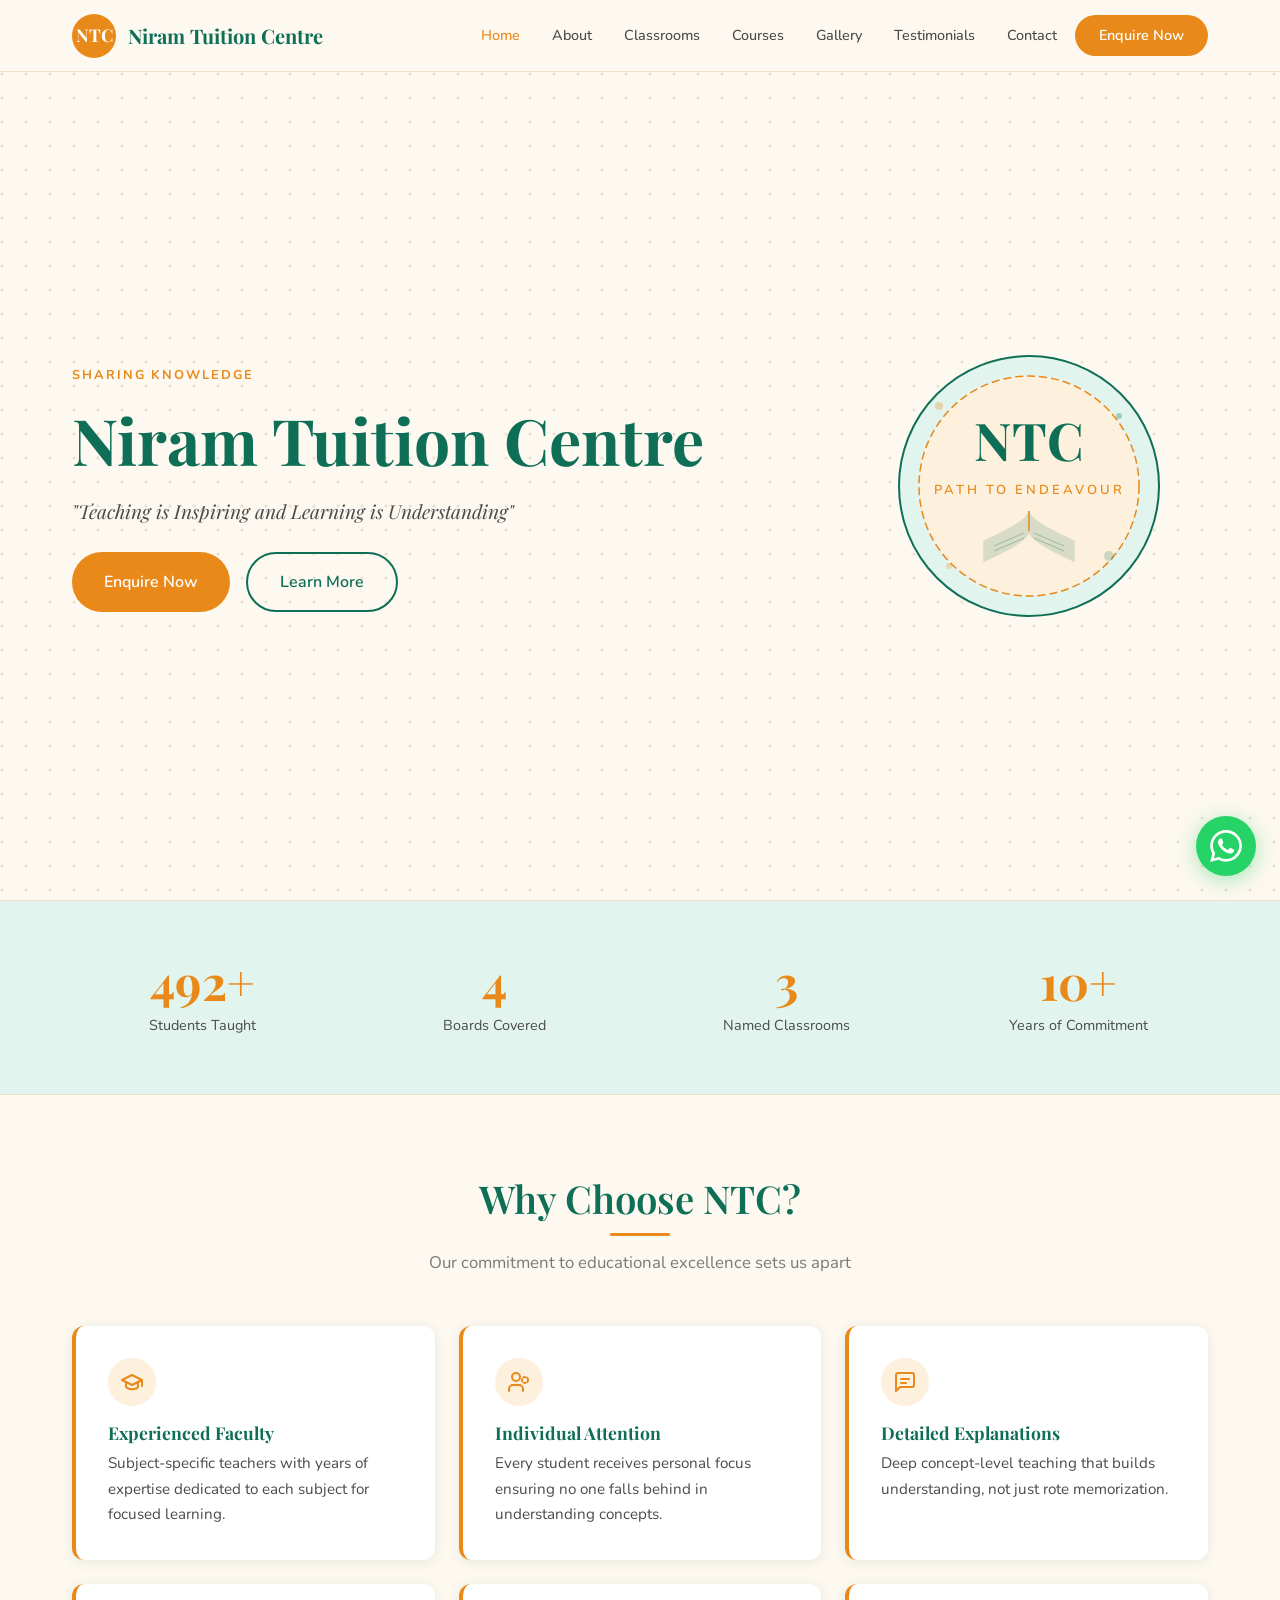
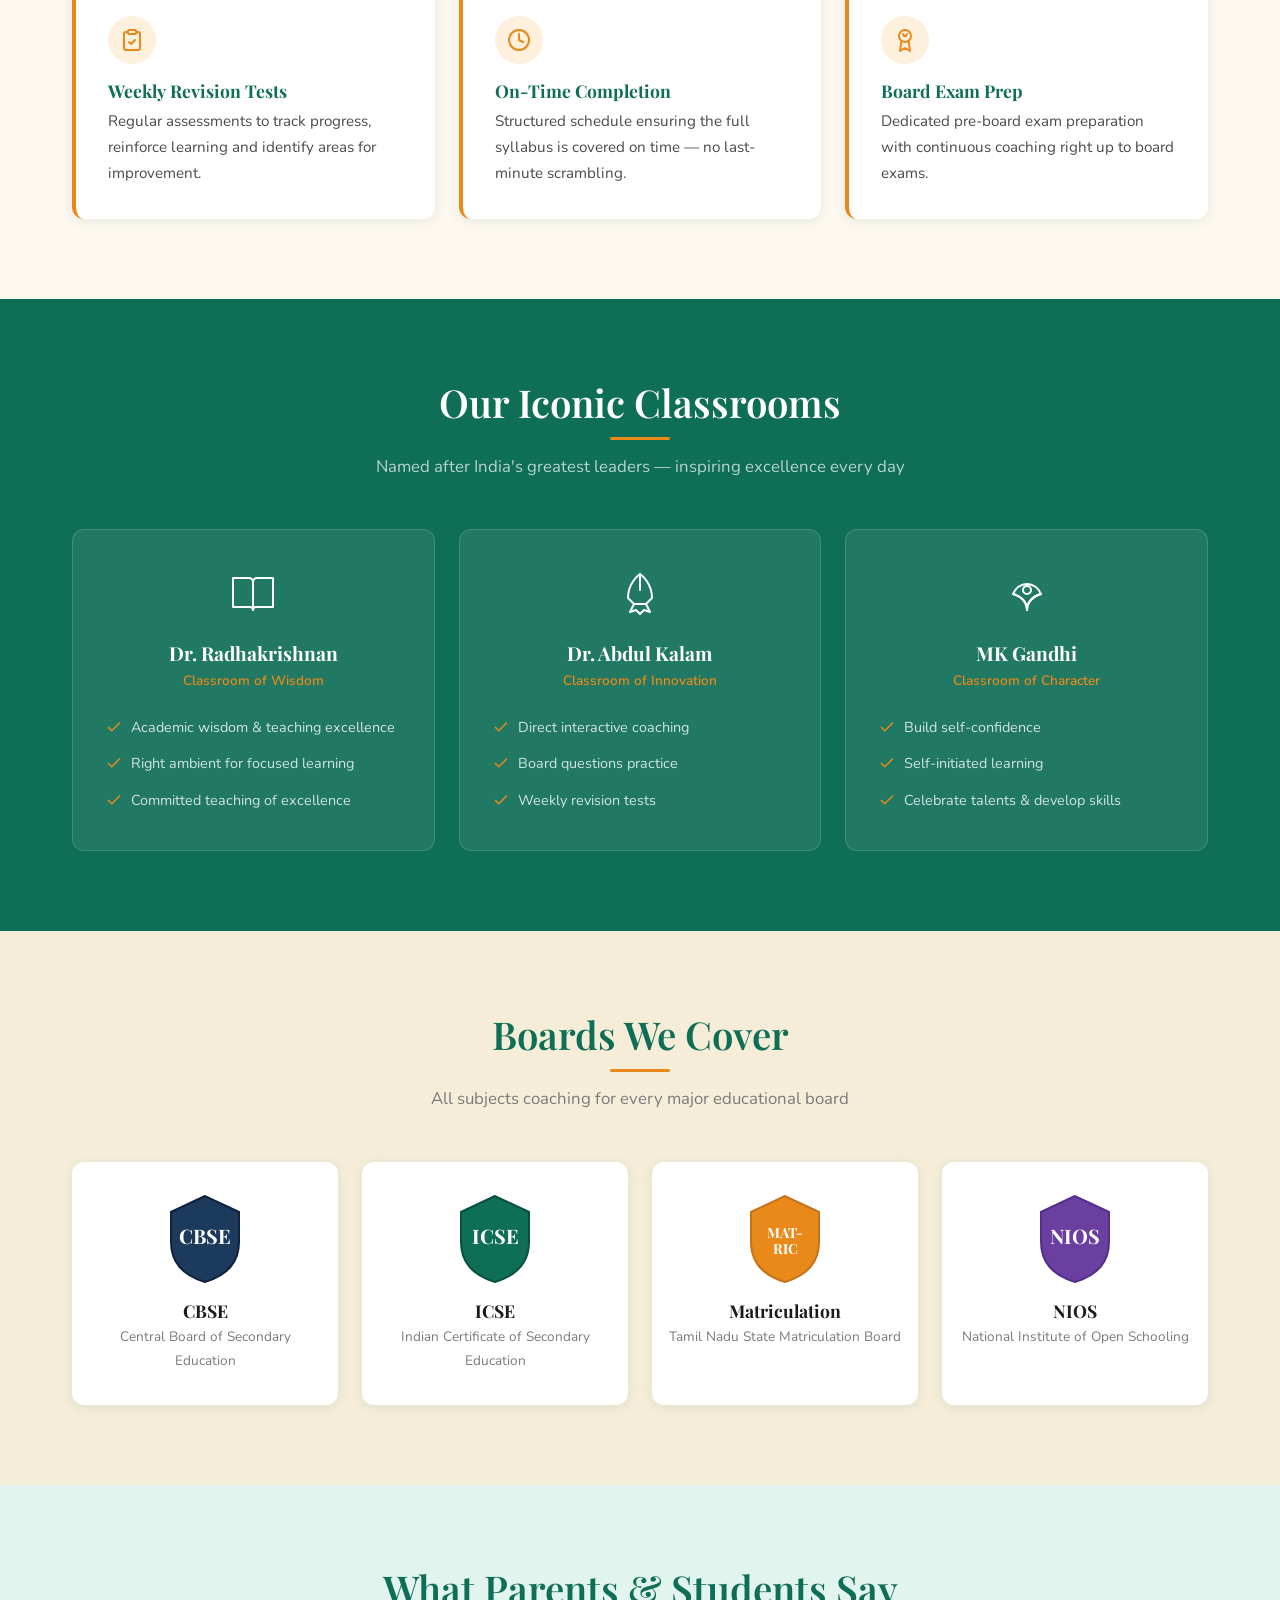
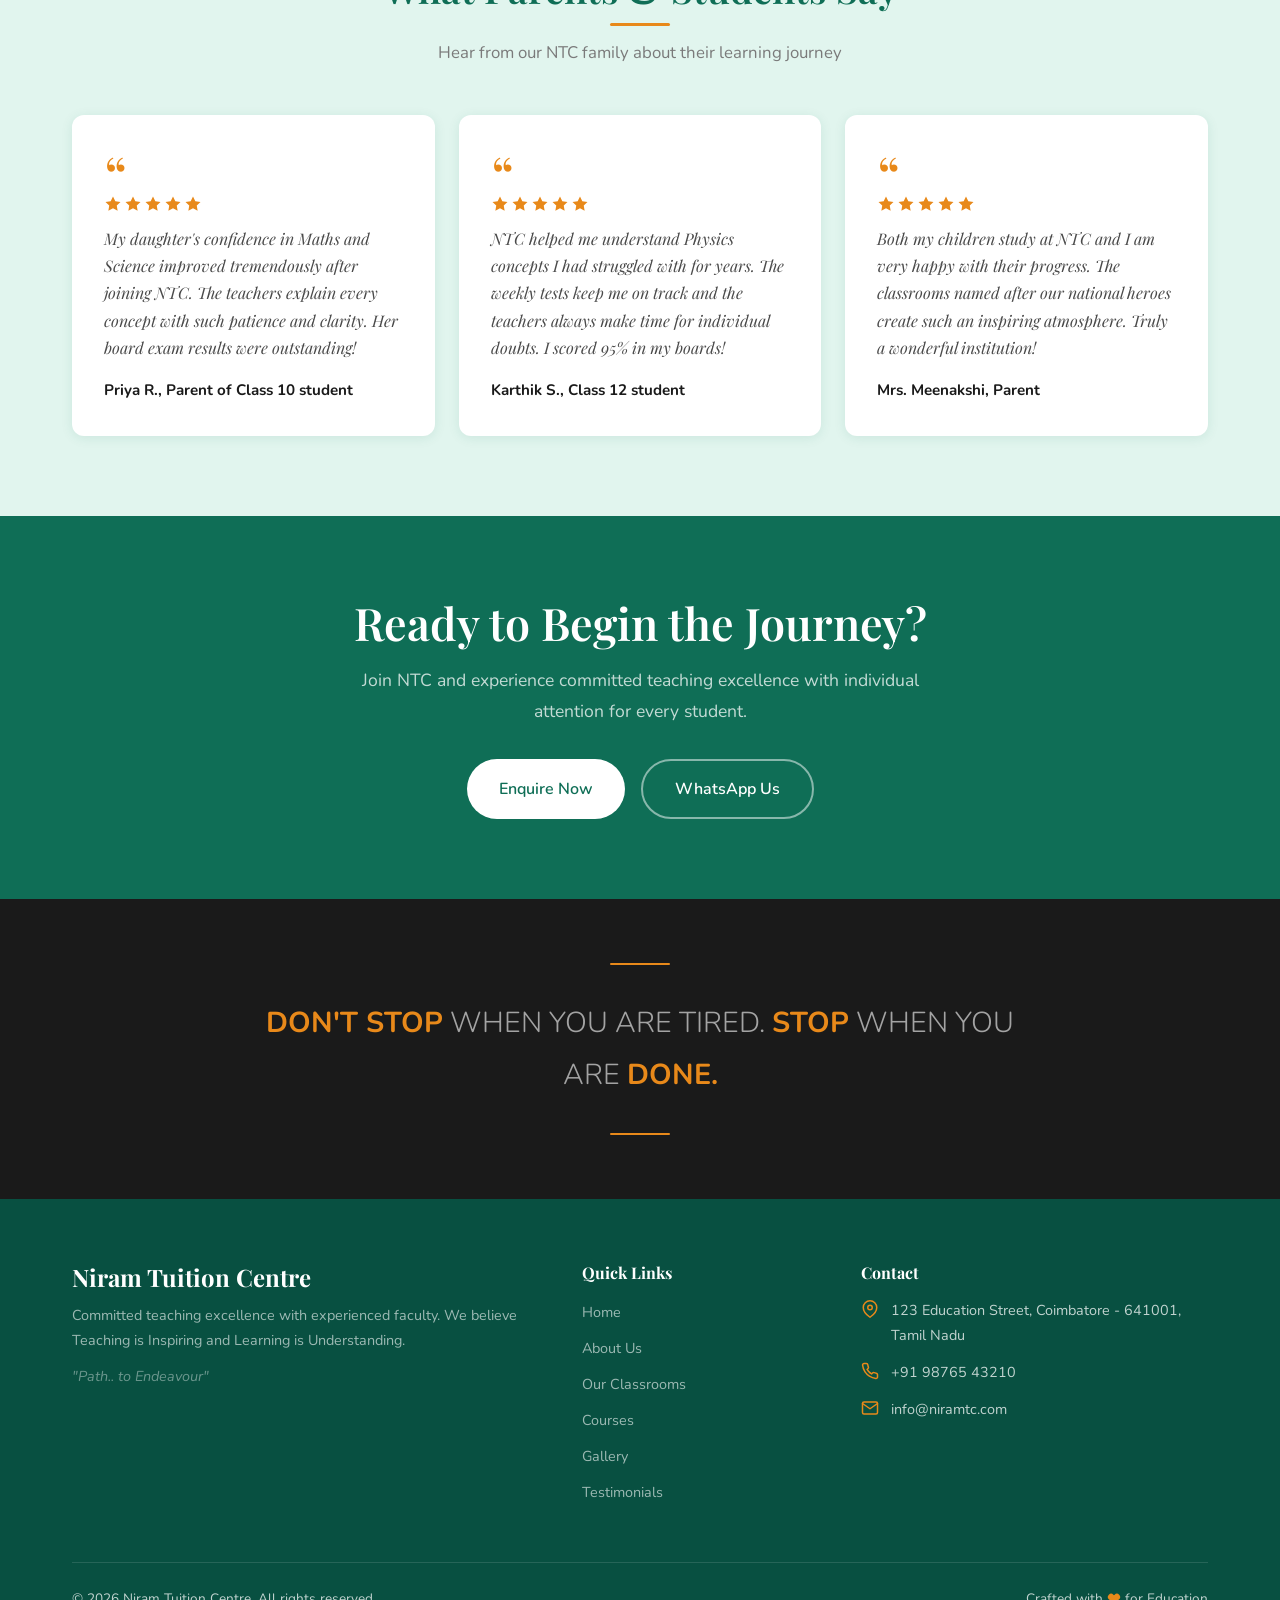
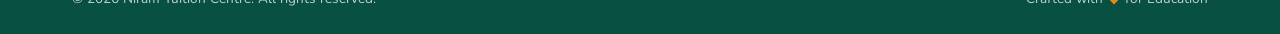
==== commit 72ce28de: "chore: remove refactor scripts, implementation plans, and temporary redesign files" ====
--- a/public/index.html
+++ b/public/index.html
@@ -3,384 +3,617 @@
 <head>
   <meta charset="UTF-8">
   <meta name="viewport" content="width=device-width, initial-scale=1.0">
-  <title>Niram Tuition Centre — Path to Endeavour | Best Coaching in Tamil Nadu</title>
-  <meta name="description" content="Niram Tuition Centre offers expert coaching for CBSE, ICSE, MATRIC & NIOS boards. Experienced faculty, individual attention, and committed teaching excellence for classes 6-12.">
-  <meta name="keywords" content="tuition centre, coaching centre, CBSE tuition, ICSE tuition, MATRIC tuition, NIOS tuition, Tamil Nadu, best coaching">
-
-  <!-- Open Graph -->
-  <meta property="og:title" content="Niram Tuition Centre — Path to Endeavour">
-  <meta property="og:description" content="Expert coaching for CBSE, ICSE, MATRIC & NIOS boards with experienced faculty and individual attention.">
-  <meta property="og:type" content="website">
-  <meta property="og:url" content="https://niramtuitioncentre.com">
-
-  <!-- Favicon -->
+  <meta name="description" content="Niram Tuition Centre — Path to Endeavour. Best coaching in Tamil Nadu for CBSE, ICSE, Matriculation and NIOS boards.">
+  <title>Niram Tuition Centre — Path to Endeavour</title>
   <link rel="icon" type="image/x-icon" href="images/icons/favicon.ico">
-
-  <!-- Google Fonts -->
-  <link rel="preconnect" href="https://fonts.googleapis.com">
-  <link rel="preconnect" href="https://fonts.gstatic.com" crossorigin>
-
-  <!-- Styles -->
-  <link rel="stylesheet" href="css/globals.css">
-  <link rel="stylesheet" href="css/components.css">
-  <link rel="stylesheet" href="css/animations.css">
-  <link rel="stylesheet" href="css/home.css">
+  <link href="https://fonts.googleapis.com/css2?family=Playfair+Display:ital,wght@0,400;0,600;0,700;1,400&family=Nunito:wght@300;400;500;600;700&display=swap" rel="stylesheet">
+  <style>
+:root {
+  --font-display: 'Playfair Display', Georgia, serif;
+  --font-body: 'Nunito', sans-serif;
+  --color-cream: #FDF8F0;
+  --color-cream-dark: #F5EDD8;
+  --color-parchment: #EDE0C4;
+  --color-saffron: #E8891A;
+  --color-saffron-light: #FDF0DC;
+  --color-teal: #0F6E56;
+  --color-teal-dark: #085041;
+  --color-teal-light: #E1F5EE;
+  --color-text-primary: #1A1A1A;
+  --color-text-secondary: #4A4A4A;
+  --color-text-muted: #7A7A7A;
+  --color-text-on-dark: #FDF8F0;
+  --color-white: #FFFFFF;
+  --color-shadow: rgba(15, 110, 86, 0.1);
+  --nav-height: 72px;
+}
+*,*::before,*::after{margin:0;padding:0;box-sizing:border-box}
+html{scroll-behavior:smooth;font-size:16px}
+body{font-family:var(--font-body);font-size:1rem;line-height:1.75;color:var(--color-text-primary);background:var(--color-cream);-webkit-font-smoothing:antialiased;overflow-x:hidden}
+img{max-width:100%;height:auto;display:block}
+a{color:inherit;text-decoration:none}
+ul,ol{list-style:none}
+button{cursor:pointer;border:none;background:none;font-family:inherit}
+h1,h2,h3,h4,h5,h6{font-family:var(--font-display);line-height:1.2}
+h1{font-size:clamp(2.4rem,5vw,4rem);font-weight:700}
+h2{font-size:clamp(1.6rem,3vw,2.4rem);font-weight:600;color:var(--color-teal)}
+::selection{background:var(--color-saffron);color:#fff}
+.container{width:100%;max-width:1200px;margin:0 auto;padding:0 2rem}
+
+/* NAV */
+.navbar{position:fixed;top:0;left:0;right:0;height:var(--nav-height);z-index:1000;background:rgba(253,248,240,0.95);backdrop-filter:blur(8px);-webkit-backdrop-filter:blur(8px);border-bottom:1px solid var(--color-parchment);transition:box-shadow .3s}
+.navbar.scrolled{box-shadow:0 2px 20px var(--color-shadow)}
+.navbar .container{display:flex;align-items:center;justify-content:space-between;height:100%}
+.nav-brand{display:flex;align-items:center;gap:.75rem}
+.nav-badge{width:44px;height:44px;border-radius:50%;background:var(--color-saffron);display:flex;align-items:center;justify-content:center;color:#fff;font-family:var(--font-display);font-weight:700;font-size:1.1rem}
+.nav-brand-text{font-family:var(--font-display);font-size:1.25rem;font-weight:700;color:var(--color-teal)}
+.nav-links{display:flex;align-items:center;gap:.25rem}
+.nav-links a{color:var(--color-text-secondary);font-family:var(--font-body);font-size:.9rem;font-weight:500;padding:.5rem .875rem;border-radius:6px;transition:all .2s}
+.nav-links a:hover,.nav-links a.active{color:var(--color-saffron)}
+.nav-cta{background:var(--color-saffron)!important;color:#fff!important;font-weight:600!important;padding:.5rem 1.5rem!important;border-radius:999px!important}
+.nav-cta:hover{background:#d47a14!important;transform:translateY(-1px)}
+.nav-toggle{display:none;flex-direction:column;gap:5px;padding:.5rem;cursor:pointer}
+.nav-toggle span{display:block;width:24px;height:2px;background:var(--color-teal);border-radius:2px;transition:all .3s}
+.nav-toggle.active span:nth-child(1){transform:rotate(45deg) translate(5px,5px)}
+.nav-toggle.active span:nth-child(2){opacity:0}
+.nav-toggle.active span:nth-child(3){transform:rotate(-45deg) translate(5px,-5px)}
+
+/* HERO */
+.hero{position:relative;min-height:100vh;display:flex;align-items:center;background:var(--color-cream);overflow:hidden;padding-top:var(--nav-height)}
+.hero-pattern{position:absolute;inset:0;z-index:0;pointer-events:none}
+.hero-inner{display:flex;align-items:center;gap:3rem;position:relative;z-index:1;padding:3rem 0}
+.hero-text{flex:0 0 60%;max-width:60%}
+.hero-label{display:inline-block;font-family:var(--font-body);font-size:.8rem;font-weight:700;text-transform:uppercase;letter-spacing:2px;color:var(--color-saffron);margin-bottom:1rem;opacity:0;animation:fadeUp .8s ease forwards}
+.hero-title{color:var(--color-teal);margin-bottom:1rem;opacity:0;animation:fadeUp .8s ease .15s forwards}
+.hero-quote{font-family:var(--font-display);font-style:italic;font-size:1.2rem;color:var(--color-text-secondary);margin-bottom:1.5rem;opacity:0;animation:fadeUp .8s ease .3s forwards}
+.hero-cta{display:flex;gap:1rem;flex-wrap:wrap;opacity:0;animation:fadeUp .8s ease .45s forwards}
+.hero-illustration{flex:0 0 40%;max-width:40%;display:flex;justify-content:center;animation:float 4s ease-in-out infinite}
+.hero-illustration svg{width:280px;height:280px}
+.btn-saffron{display:inline-flex;align-items:center;gap:.5rem;padding:.875rem 2rem;background:var(--color-saffron);color:#fff;font-family:var(--font-body);font-weight:600;font-size:1rem;border-radius:999px;transition:all .3s}
+.btn-saffron:hover{background:#d47a14;transform:translateY(-2px);box-shadow:0 8px 24px rgba(232,137,26,.35)}
+.btn-ghost{display:inline-flex;align-items:center;gap:.5rem;padding:.875rem 2rem;border:2px solid var(--color-teal);color:var(--color-teal);font-family:var(--font-body);font-weight:600;font-size:1rem;border-radius:999px;transition:all .3s}
+.btn-ghost:hover{background:var(--color-teal);color:#fff;transform:translateY(-2px)}
+
+/* STATS */
+.stats-section{background:var(--color-teal-light);border-top:1px solid var(--color-parchment);border-bottom:1px solid var(--color-parchment);padding:3.5rem 0}
+.stats-grid{display:grid;grid-template-columns:repeat(4,1fr);gap:2rem;text-align:center}
+.stat-number{font-family:var(--font-display);font-size:clamp(2rem,4vw,3rem);font-weight:700;color:var(--color-saffron);line-height:1}
+.stat-label{font-family:var(--font-body);font-size:.9rem;color:var(--color-text-secondary);margin-top:.5rem}
+
+/* FEATURE CARDS */
+.features-section{padding:5rem 0;background:var(--color-cream)}
+.section-header{text-align:center;margin-bottom:3rem}
+.section-header h2::after{content:'';display:block;width:60px;height:3px;background:var(--color-saffron);margin:12px auto 0;border-radius:2px}
+.section-header p{max-width:600px;margin:.75rem auto 0;color:var(--color-text-muted);font-size:1.05rem}
+.features-grid{display:grid;grid-template-columns:repeat(3,1fr);gap:1.5rem}
+.feature-card{background:var(--color-white);border-radius:12px;padding:2rem;border-left:4px solid var(--color-saffron);box-shadow:0 2px 12px var(--color-shadow);transition:all .3s cubic-bezier(.4,0,.2,1)}
+.feature-card:hover{transform:translateY(-4px);box-shadow:0 12px 32px var(--color-shadow)}
+.feature-icon{width:48px;height:48px;border-radius:50%;background:var(--color-saffron-light);display:flex;align-items:center;justify-content:center;margin-bottom:1rem}
+.feature-icon svg{width:24px;height:24px;color:var(--color-saffron)}
+.feature-card h3{font-size:1.1rem;color:var(--color-teal);margin-bottom:.5rem}
+.feature-card p{font-size:.95rem;color:var(--color-text-secondary);margin:0;line-height:1.7}
+
+/* CLASSROOMS */
+.classrooms-section{background:var(--color-teal);padding:5rem 0;color:var(--color-text-on-dark)}
+.classrooms-section h2{color:#fff}
+.classrooms-section h2::after{background:var(--color-saffron)}
+.classrooms-section .section-header p{color:rgba(255,255,255,.7)}
+.classrooms-grid{display:grid;grid-template-columns:repeat(3,1fr);gap:1.5rem}
+.classroom-card{background:rgba(255,255,255,.08);border:1px solid rgba(255,255,255,.15);border-radius:12px;padding:2rem;text-align:center;transition:all .3s}
+.classroom-card:hover{background:rgba(255,255,255,.14);border-color:var(--color-saffron)}
+.classroom-icon{width:64px;height:64px;margin:0 auto 1rem;display:flex;align-items:center;justify-content:center}
+.classroom-icon svg{width:48px;height:48px;color:#fff}
+.classroom-card h3{color:#fff;font-size:1.2rem;margin-bottom:.25rem}
+.classroom-subtitle{color:var(--color-saffron);font-size:.85rem;font-weight:600;margin-bottom:1rem}
+.classroom-features{text-align:left}
+.classroom-features li{display:flex;align-items:flex-start;gap:.5rem;padding:.35rem 0;color:rgba(255,255,255,.8);font-size:.9rem}
+.classroom-features svg{width:18px;height:18px;min-width:18px;color:var(--color-saffron);margin-top:3px}
+
+/* BOARDS */
+.boards-section{padding:5rem 0;background:var(--color-cream-dark)}
+.boards-grid{display:grid;grid-template-columns:repeat(4,1fr);gap:1.5rem}
+.board-card{text-align:center;padding:2rem 1rem;border-radius:12px;background:var(--color-white);box-shadow:0 2px 12px var(--color-shadow);transition:all .3s}
+.board-card:hover{transform:translateY(-4px);box-shadow:0 12px 32px var(--color-shadow)}
+.board-shield{width:80px;height:90px;margin:0 auto 1rem}
+.board-card h3{font-size:1.1rem;margin-bottom:.25rem}
+.board-card p{font-size:.85rem;color:var(--color-text-muted);margin:0}
+
+/* TESTIMONIALS */
+.testimonials-section{padding:5rem 0;background:var(--color-teal-light)}
+.testimonials-grid{display:grid;grid-template-columns:repeat(3,1fr);gap:1.5rem}
+.testimonial-card{background:var(--color-white);border-radius:12px;padding:2rem;box-shadow:0 2px 12px var(--color-shadow);transition:all .3s}
+.testimonial-card:hover{transform:translateY(-4px);box-shadow:0 12px 32px var(--color-shadow)}
+.testimonial-quote-mark{font-family:var(--font-display);font-size:3.5rem;line-height:1;color:var(--color-saffron);margin-bottom:-.5rem}
+.testimonial-text{font-family:var(--font-display);font-style:italic;font-size:1rem;color:var(--color-text-secondary);line-height:1.7;margin-bottom:1rem}
+.testimonial-author{font-family:var(--font-body);font-weight:700;color:var(--color-text-primary);font-size:.95rem}
+.testimonial-stars{display:flex;gap:2px;margin-bottom:.75rem}
+.testimonial-stars svg{width:18px;height:18px;fill:var(--color-saffron)}
+
+/* CTA BANNER */
+.cta-section{background:var(--color-teal);padding:5rem 0;text-align:center}
+.cta-section h2{color:#fff;font-size:clamp(1.8rem,4vw,2.8rem);margin-bottom:1rem}
+.cta-section p{color:rgba(255,255,255,.75);font-size:1.1rem;max-width:600px;margin:0 auto 2rem}
+.cta-buttons{display:flex;justify-content:center;gap:1rem;flex-wrap:wrap}
+.btn-white{display:inline-flex;align-items:center;gap:.5rem;padding:.875rem 2rem;background:#fff;color:var(--color-teal);font-family:var(--font-body);font-weight:600;font-size:1rem;border-radius:999px;transition:all .3s}
+.btn-white:hover{transform:translateY(-2px);box-shadow:0 8px 24px rgba(0,0,0,.2)}
+.btn-ghost-white{display:inline-flex;align-items:center;gap:.5rem;padding:.875rem 2rem;border:2px solid rgba(255,255,255,.5);color:#fff;font-family:var(--font-body);font-weight:600;font-size:1rem;border-radius:999px;transition:all .3s}
+.btn-ghost-white:hover{background:rgba(255,255,255,.15);border-color:#fff}
+
+/* QUOTE BANNER */
+.quote-banner{background:#1A1A1A;padding:4rem 0;text-align:center}
+.quote-line{width:60px;height:2px;background:var(--color-saffron);margin:0 auto 2rem;border-radius:2px}
+.quote-text{font-family:var(--font-body);font-size:clamp(1.2rem,2.5vw,1.8rem);font-weight:300;color:rgba(255,255,255,.6);line-height:1.8;max-width:800px;margin:0 auto}
+.quote-text strong{font-weight:700;color:var(--color-saffron)}
+.quote-line-bottom{width:60px;height:2px;background:var(--color-saffron);margin:2rem auto 0;border-radius:2px}
+
+/* FOOTER */
+.footer{background:var(--color-teal-dark);color:rgba(255,255,255,.75);padding:4rem 0 1.5rem}
+.footer-grid{display:grid;grid-template-columns:2fr 1fr 1.5fr;gap:3rem;margin-bottom:3rem}
+.footer-brand h3{color:#fff;font-family:var(--font-display);font-size:1.5rem;margin-bottom:.75rem}
+.footer-brand p{color:rgba(255,255,255,.6);font-size:.9rem;line-height:1.7;margin:0}
+.footer h4{color:#fff;font-family:var(--font-display);font-size:1rem;margin-bottom:1rem}
+.footer-links li{margin-bottom:.5rem}
+.footer-links a{color:rgba(255,255,255,.6);font-size:.9rem;transition:all .2s}
+.footer-links a:hover{color:var(--color-saffron);transform:translateX(4px);display:inline-block}
+.footer-contact li{display:flex;align-items:flex-start;gap:.75rem;margin-bottom:.75rem;font-size:.9rem}
+.footer-contact svg{width:18px;height:18px;min-width:18px;color:var(--color-saffron);margin-top:2px}
+.footer-bottom{border-top:1px solid rgba(255,255,255,.12);padding-top:1.5rem;display:flex;justify-content:space-between;font-size:.85rem}
+
+/* WHATSAPP */
+.whatsapp-float{position:fixed;bottom:24px;right:24px;z-index:1000;width:60px;height:60px;border-radius:50%;background:#25D366;display:flex;align-items:center;justify-content:center;box-shadow:0 4px 20px rgba(37,211,102,.4);transition:all .3s;animation:pulse 3s ease-in-out infinite}
+.whatsapp-float:hover{transform:scale(1.1);box-shadow:0 8px 30px rgba(37,211,102,.5)}
+.whatsapp-float svg{width:32px;height:32px;fill:#fff}
+.whatsapp-tooltip{position:absolute;right:72px;top:50%;transform:translateY(-50%);background:var(--color-teal-dark);color:#fff;padding:8px 16px;border-radius:8px;font-size:.85rem;font-weight:500;white-space:nowrap;opacity:0;pointer-events:none;transition:opacity .2s}
+.whatsapp-float:hover .whatsapp-tooltip{opacity:1}
+
+/* ANIMATIONS */
+@keyframes fadeUp{from{opacity:0;transform:translateY(24px)}to{opacity:1;transform:translateY(0)}}
+@keyframes float{0%,100%{transform:translateY(0)}50%{transform:translateY(-12px)}}
+@keyframes pulse{0%,100%{box-shadow:0 0 0 0 rgba(37,211,102,.5)}50%{box-shadow:0 0 0 14px rgba(37,211,102,0)}}
+.reveal{opacity:0;transform:translateY(30px);transition:opacity .6s ease,transform .6s ease}
+.reveal.visible{opacity:1;transform:translateY(0)}
+.stagger .reveal:nth-child(1){transition-delay:.05s}
+.stagger .reveal:nth-child(2){transition-delay:.1s}
+.stagger .reveal:nth-child(3){transition-delay:.15s}
+.stagger .reveal:nth-child(4){transition-delay:.2s}
+.stagger .reveal:nth-child(5){transition-delay:.25s}
+.stagger .reveal:nth-child(6){transition-delay:.3s}
+
+/* RESPONSIVE */
+@media(max-width:900px){
+  .nav-toggle{display:flex}
+  .nav-links{position:fixed;top:var(--nav-height);left:0;right:0;bottom:0;flex-direction:column;background:rgba(253,248,240,.98);backdrop-filter:blur(12px);padding:1.5rem;gap:.25rem;transform:translateX(100%);transition:transform .4s}
+  .nav-links.open{transform:translateX(0)}
+  .nav-links a{font-size:1.1rem;padding:.75rem 1rem;width:100%;text-align:center}
+  .hero-inner{flex-direction:column;text-align:center}
+  .hero-text{flex:none;max-width:100%}
+  .hero-illustration{display:none}
+  .hero-cta{justify-content:center}
+  .features-grid,.classrooms-grid{grid-template-columns:repeat(2,1fr)}
+  .testimonials-grid{grid-template-columns:1fr;max-width:500px;margin:0 auto}
+  .footer-grid{grid-template-columns:1fr}
+}
+@media(max-width:640px){
+  .stats-grid{grid-template-columns:repeat(2,1fr)}
+  .features-grid,.boards-grid{grid-template-columns:1fr}
+  .classrooms-grid{grid-template-columns:1fr;max-width:400px;margin:0 auto}
+  .footer-bottom{flex-direction:column;gap:.5rem;text-align:center}
+}
+@media(prefers-reduced-motion:reduce){*{animation-duration:.01ms!important;transition-duration:.01ms!important}.reveal{opacity:1;transform:none}}
+  </style>
 </head>
 <body>
 
-  <!-- ═══ NAVIGATION ═══ -->
-  <nav class="navbar" id="navbar">
-    <div class="container">
-      <a href="index.html" class="nav-logo">
-        <span>NTC</span>
-      </a>
-      <div class="nav-links" id="navLinks">
-        <a href="index.html" class="active">Home</a>
-        <a href="about.html">About</a>
-        <a href="classrooms.html">Classrooms</a>
-        <a href="courses.html">Courses</a>
-        <a href="gallery.html">Gallery</a>
-        <a href="testimonials.html">Testimonials</a>
-        <a href="contact.html">Contact</a>
-        <a href="enquiry.html" class="nav-cta">Enquire Now</a>
-      </div>
-      <div class="nav-toggle" id="navToggle" aria-label="Menu">
-        <span></span>
-        <span></span>
-        <span></span>
-      </div>
-    </div>
-  </nav>
-
-  <!-- ═══ HERO SECTION ═══ -->
-  <section class="hero" id="hero">
-    <canvas class="hero-particles" id="hero-particles"></canvas>
-    <div class="hero-overlay"></div>
-    <div class="hero-content">
-      <div class="hero-badge">
-        <svg viewBox="0 0 24 24" fill="none" stroke="currentColor" stroke-width="2" stroke-linecap="round" stroke-linejoin="round"><path d="M12 2L2 7l10 5 10-5-10-5z"/><path d="M2 17l10 5 10-5"/><path d="M2 12l10 5 10-5"/></svg>
-        Sharing Knowledge
-      </div>
-      <h1 class="hero-title">
-        Niram <span>Tuition Centre</span>
-      </h1>
-      <p class="hero-tagline">"Path.. to Endeavour"</p>
-      <p class="hero-description">
-        We believe <strong>Teaching is Inspiring</strong> and <strong>Learning is Understanding</strong>.
-        Committed teaching excellence with experienced faculty for every subject.
-      </p>
-      <div class="hero-cta">
-        <a href="enquiry.html" class="btn btn-primary btn-lg">
-          <svg viewBox="0 0 24 24" fill="none" stroke="currentColor" stroke-width="2" stroke-linecap="round" stroke-linejoin="round"><path d="M16 21v-2a4 4 0 0 0-4-4H6a4 4 0 0 0-4 4v2"/><circle cx="9" cy="7" r="4"/><line x1="19" y1="8" x2="19" y2="14"/><line x1="22" y1="11" x2="16" y2="11"/></svg>
-          Enquire Now
-        </a>
-        <a href="https://wa.me/91XXXXXXXXXX?text=Hi%2C%20I%20am%20interested%20in%20Niram%20Tuition%20Centre" target="_blank" class="btn btn-whatsapp btn-lg">
-          <svg viewBox="0 0 24 24" fill="currentColor"><path d="M17.472 14.382c-.297-.149-1.758-.867-2.03-.967-.273-.099-.471-.148-.67.15-.197.297-.767.966-.94 1.164-.173.199-.347.223-.644.075-.297-.15-1.255-.463-2.39-1.475-.883-.788-1.48-1.761-1.653-2.059-.173-.297-.018-.458.13-.606.134-.133.298-.347.446-.52.149-.174.198-.298.298-.497.099-.198.05-.371-.025-.52-.075-.149-.669-1.612-.916-2.207-.242-.579-.487-.5-.669-.51-.173-.008-.371-.01-.57-.01-.198 0-.52.074-.792.372-.272.297-1.04 1.016-1.04 2.479 0 1.462 1.065 2.875 1.213 3.074.149.198 2.096 3.2 5.077 4.487.709.306 1.262.489 1.694.625.712.227 1.36.195 1.871.118.571-.085 1.758-.719 2.006-1.413.248-.694.248-1.289.173-1.413-.074-.124-.272-.198-.57-.347m-5.421 7.403h-.004a9.87 9.87 0 01-5.031-1.378l-.361-.214-3.741.982.998-3.648-.235-.374a9.86 9.86 0 01-1.51-5.26c.001-5.45 4.436-9.884 9.888-9.884 2.64 0 5.122 1.03 6.988 2.898a9.825 9.825 0 012.893 6.994c-.003 5.45-4.437 9.884-9.885 9.884m8.413-18.297A11.815 11.815 0 0012.05 0C5.495 0 .16 5.335.157 11.892c0 2.096.547 4.142 1.588 5.945L.057 24l6.305-1.654a11.882 11.882 0 005.683 1.448h.005c6.554 0 11.89-5.335 11.893-11.893a11.821 11.821 0 00-3.48-8.413z"/></svg>
-          WhatsApp Us
-        </a>
-      </div>
-    </div>
-    <div class="hero-scroll">
-      <span>Scroll Down</span>
-      <svg viewBox="0 0 24 24" fill="none" stroke="currentColor" stroke-width="2" stroke-linecap="round" stroke-linejoin="round"><polyline points="7 13 12 18 17 13"/><polyline points="7 6 12 11 17 6"/></svg>
-    </div>
-  </section>
-
-  <!-- ═══ STATS SECTION ═══ -->
-  <section class="stats-section">
-    <div class="container">
-      <div class="stats-grid stagger-children">
-        <div class="stat-card reveal">
-          <div class="stat-icon">
-            <svg viewBox="0 0 24 24" fill="none" stroke="currentColor" stroke-width="2" stroke-linecap="round" stroke-linejoin="round"><path d="M16 21v-2a4 4 0 0 0-4-4H6a4 4 0 0 0-4 4v2"/><circle cx="9" cy="7" r="4"/><path d="M22 21v-2a4 4 0 0 0-3-3.87"/><path d="M16 3.13a4 4 0 0 1 0 7.75"/></svg>
-          </div>
-          <div class="stat-number" data-counter="500" data-suffix="+">0</div>
-          <div class="stat-label">Students Taught</div>
-        </div>
-        <div class="stat-card reveal">
-          <div class="stat-icon">
-            <svg viewBox="0 0 24 24" fill="none" stroke="currentColor" stroke-width="2" stroke-linecap="round" stroke-linejoin="round"><path d="M22 10v6M2 10l10-5 10 5-10 5z"/><path d="M6 12v5c3 3 10 3 12 0v-5"/></svg>
-          </div>
-          <div class="stat-number" data-counter="4">0</div>
-          <div class="stat-label">Boards Covered</div>
-        </div>
-        <div class="stat-card reveal">
-          <div class="stat-icon">
-            <svg viewBox="0 0 24 24" fill="none" stroke="currentColor" stroke-width="2" stroke-linecap="round" stroke-linejoin="round"><rect x="3" y="4" width="18" height="18" rx="2" ry="2"/><line x1="16" y1="2" x2="16" y2="6"/><line x1="8" y1="2" x2="8" y2="6"/><line x1="3" y1="10" x2="21" y2="10"/></svg>
-          </div>
-          <div class="stat-number" data-counter="3">0</div>
-          <div class="stat-label">Named Classrooms</div>
-        </div>
-        <div class="stat-card reveal">
-          <div class="stat-icon">
-            <svg viewBox="0 0 24 24" fill="none" stroke="currentColor" stroke-width="2" stroke-linecap="round" stroke-linejoin="round"><polygon points="12 2 15.09 8.26 22 9.27 17 14.14 18.18 21.02 12 17.77 5.82 21.02 7 14.14 2 9.27 8.91 8.26 12 2"/></svg>
-          </div>
-          <div class="stat-number" data-counter="100" data-suffix="%">0</div>
-          <div class="stat-label">Commitment</div>
-        </div>
-      </div>
-    </div>
-  </section>
-
-  <!-- ═══ PHILOSOPHY SECTION ═══ -->
-  <section class="philosophy">
-    <div class="container">
-      <div class="philosophy-card reveal">
-        <blockquote>
-          "We believe <span>Teaching is Inspiring</span> and <span>Learning is Understanding</span>"
-        </blockquote>
-        <cite>— Niram Tuition Centre Philosophy</cite>
-      </div>
-    </div>
-  </section>
-
-  <!-- ═══ USPs SECTION ═══ -->
-  <section class="usps-section section" id="usps">
-    <div class="container">
-      <div class="section-header">
-        <h2>Why Choose NTC?</h2>
-        <p>Our commitment to educational excellence sets us apart</p>
-      </div>
-      <div class="usps-grid stagger-children">
-        <div class="usp-card reveal">
-          <div class="usp-icon">
-            <svg viewBox="0 0 24 24" fill="none" stroke="currentColor" stroke-width="2" stroke-linecap="round" stroke-linejoin="round"><path d="M17 21v-2a4 4 0 0 0-4-4H5a4 4 0 0 0-4 4v2"/><circle cx="9" cy="7" r="4"/><path d="M23 21v-2a4 4 0 0 0-3-3.87"/><path d="M16 3.13a4 4 0 0 1 0 7.75"/></svg>
-          </div>
-          <h3>Experienced Faculty</h3>
-          <p>Subject-specific teachers with years of expertise dedicated to each subject for focused learning.</p>
-        </div>
-        <div class="usp-card reveal">
-          <div class="usp-icon">
-            <svg viewBox="0 0 24 24" fill="none" stroke="currentColor" stroke-width="2" stroke-linecap="round" stroke-linejoin="round"><circle cx="12" cy="12" r="10"/><path d="M12 16v-4"/><path d="M12 8h.01"/></svg>
-          </div>
-          <h3>Individual Attention</h3>
-          <p>Every student receives personal focus ensuring no one falls behind in understanding concepts.</p>
-        </div>
-        <div class="usp-card reveal">
-          <div class="usp-icon">
-            <svg viewBox="0 0 24 24" fill="none" stroke="currentColor" stroke-width="2" stroke-linecap="round" stroke-linejoin="round"><path d="M2 3h6a4 4 0 0 1 4 4v14a3 3 0 0 0-3-3H2z"/><path d="M22 3h-6a4 4 0 0 0-4 4v14a3 3 0 0 1 3-3h7z"/></svg>
-          </div>
-          <h3>Detailed Explanations</h3>
-          <p>Deep concept-level teaching that builds understanding, not just rote memorization.</p>
-        </div>
-        <div class="usp-card reveal">
-          <div class="usp-icon">
-            <svg viewBox="0 0 24 24" fill="none" stroke="currentColor" stroke-width="2" stroke-linecap="round" stroke-linejoin="round"><path d="M22 11.08V12a10 10 0 1 1-5.93-9.14"/><polyline points="22 4 12 14.01 9 11.01"/></svg>
-          </div>
-          <h3>Weekly Revision Tests</h3>
-          <p>Regular assessments to track progress, reinforce learning and identify areas for improvement.</p>
-        </div>
-        <div class="usp-card reveal">
-          <div class="usp-icon">
-            <svg viewBox="0 0 24 24" fill="none" stroke="currentColor" stroke-width="2" stroke-linecap="round" stroke-linejoin="round"><rect x="3" y="4" width="18" height="18" rx="2" ry="2"/><line x1="16" y1="2" x2="16" y2="6"/><line x1="8" y1="2" x2="8" y2="6"/><line x1="3" y1="10" x2="21" y2="10"/></svg>
-          </div>
-          <h3>On-Time Completion</h3>
-          <p>Structured schedule ensuring the full syllabus is covered on time — no last-minute scrambling.</p>
-        </div>
-        <div class="usp-card reveal">
-          <div class="usp-icon">
-            <svg viewBox="0 0 24 24" fill="none" stroke="currentColor" stroke-width="2" stroke-linecap="round" stroke-linejoin="round"><path d="M12 22s8-4 8-10V5l-8-3-8 3v7c0 6 8 10 8 10z"/></svg>
-          </div>
-          <h3>Board Exam Prep</h3>
-          <p>Dedicated pre-board exam preparation with continuous coaching on study holidays right up to board exams.</p>
-        </div>
-      </div>
-    </div>
-  </section>
-
-  <!-- ═══ CLASSROOMS SECTION ═══ -->
-  <section class="classrooms-section section" id="classrooms">
-    <div class="container">
-      <div class="section-header">
-        <h2>Our Iconic Classrooms</h2>
-        <p>Named after India's greatest leaders — inspiring excellence every day</p>
-      </div>
-      <div class="classrooms-grid stagger-children">
-        <!-- Radhakrishnan -->
-        <div class="classroom-card reveal">
-          <div class="classroom-icon">🎓</div>
-          <h3>Dr. Radhakrishnan</h3>
-          <p class="classroom-subtitle">Classroom of Wisdom</p>
-          <ul class="classroom-features">
-            <li>
-              <svg viewBox="0 0 24 24" fill="none" stroke="currentColor" stroke-width="2" stroke-linecap="round" stroke-linejoin="round"><polyline points="20 6 9 17 4 12"/></svg>
-              Academic wisdom & teaching excellence
-            </li>
-            <li>
-              <svg viewBox="0 0 24 24" fill="none" stroke="currentColor" stroke-width="2" stroke-linecap="round" stroke-linejoin="round"><polyline points="20 6 9 17 4 12"/></svg>
-              Right ambient for focused learning
-            </li>
-            <li>
-              <svg viewBox="0 0 24 24" fill="none" stroke="currentColor" stroke-width="2" stroke-linecap="round" stroke-linejoin="round"><polyline points="20 6 9 17 4 12"/></svg>
-              Committed teaching of excellence
-            </li>
-          </ul>
-        </div>
-        <!-- Abdul Kalam -->
-        <div class="classroom-card reveal">
-          <div class="classroom-icon">🚀</div>
-          <h3>Dr. Abdul Kalam</h3>
-          <p class="classroom-subtitle">Classroom of Innovation</p>
-          <ul class="classroom-features">
-            <li>
-              <svg viewBox="0 0 24 24" fill="none" stroke="currentColor" stroke-width="2" stroke-linecap="round" stroke-linejoin="round"><polyline points="20 6 9 17 4 12"/></svg>
-              Direct interactive coaching
-            </li>
-            <li>
-              <svg viewBox="0 0 24 24" fill="none" stroke="currentColor" stroke-width="2" stroke-linecap="round" stroke-linejoin="round"><polyline points="20 6 9 17 4 12"/></svg>
-              Board questions practice
-            </li>
-            <li>
-              <svg viewBox="0 0 24 24" fill="none" stroke="currentColor" stroke-width="2" stroke-linecap="round" stroke-linejoin="round"><polyline points="20 6 9 17 4 12"/></svg>
-              Weekly revision tests
-            </li>
-          </ul>
-        </div>
-        <!-- MK Gandhi -->
-        <div class="classroom-card reveal">
-          <div class="classroom-icon">🕊️</div>
-          <h3>MK Gandhi</h3>
-          <p class="classroom-subtitle">Classroom of Character</p>
-          <ul class="classroom-features">
-            <li>
-              <svg viewBox="0 0 24 24" fill="none" stroke="currentColor" stroke-width="2" stroke-linecap="round" stroke-linejoin="round"><polyline points="20 6 9 17 4 12"/></svg>
-              Build self-confidence
-            </li>
-            <li>
-              <svg viewBox="0 0 24 24" fill="none" stroke="currentColor" stroke-width="2" stroke-linecap="round" stroke-linejoin="round"><polyline points="20 6 9 17 4 12"/></svg>
-              Self-initiated learning
-            </li>
-            <li>
-              <svg viewBox="0 0 24 24" fill="none" stroke="currentColor" stroke-width="2" stroke-linecap="round" stroke-linejoin="round"><polyline points="20 6 9 17 4 12"/></svg>
-              Celebrate talents & develop skills
-            </li>
-          </ul>
-        </div>
-      </div>
-    </div>
-  </section>
-
-  <!-- ═══ BOARDS SECTION ═══ -->
-  <section class="boards-section section" id="boards">
-    <div class="container">
-      <div class="section-header">
-        <h2>Boards We Cover</h2>
-        <p>All subjects coaching for every major educational board</p>
-      </div>
-      <div class="boards-grid stagger-children">
-        <div class="board-card cbse reveal">
-          <div class="board-logo">CB</div>
-          <h3>CBSE</h3>
-          <p>Central Board of Secondary Education</p>
-        </div>
-        <div class="board-card icse reveal">
-          <div class="board-logo">IC</div>
-          <h3>ICSE</h3>
-          <p>Indian Certificate of Secondary Education</p>
-        </div>
-        <div class="board-card matric reveal">
-          <div class="board-logo">MA</div>
-          <h3>MATRIC</h3>
-          <p>Tamil Nadu State Matriculation Board</p>
-        </div>
-        <div class="board-card nios reveal">
-          <div class="board-logo">NI</div>
-          <h3>NIOS</h3>
-          <p>National Institute of Open Schooling</p>
-        </div>
-      </div>
-    </div>
-  </section>
-
-  <!-- ═══ CTA SECTION ═══ -->
-  <section class="cta-section" id="cta">
-    <div class="container">
-      <div class="cta-content reveal">
-        <h2>Ready to <span>Begin the Journey?</span></h2>
-        <p>Join NTC and experience committed teaching excellence with individual attention for every student.</p>
-        <div class="cta-buttons">
-          <a href="enquiry.html" class="btn btn-primary btn-lg">
-            <svg viewBox="0 0 24 24" fill="none" stroke="currentColor" stroke-width="2" stroke-linecap="round" stroke-linejoin="round"><path d="M14 2H6a2 2 0 0 0-2 2v16a2 2 0 0 0 2 2h12a2 2 0 0 0 2-2V8z"/><polyline points="14 2 14 8 20 8"/><line x1="16" y1="13" x2="8" y2="13"/><line x1="16" y1="17" x2="8" y2="17"/><polyline points="10 9 9 9 8 9"/></svg>
-            Enquire Now
-          </a>
-          <a href="https://wa.me/91XXXXXXXXXX?text=Hi%2C%20I%20would%20like%20to%20know%20more%20about%20NTC" target="_blank" class="btn btn-whatsapp btn-lg">
-            <svg viewBox="0 0 24 24" fill="currentColor"><path d="M17.472 14.382c-.297-.149-1.758-.867-2.03-.967-.273-.099-.471-.148-.67.15-.197.297-.767.966-.94 1.164-.173.199-.347.223-.644.075-.297-.15-1.255-.463-2.39-1.475-.883-.788-1.48-1.761-1.653-2.059-.173-.297-.018-.458.13-.606.134-.133.298-.347.446-.52.149-.174.198-.298.298-.497.099-.198.05-.371-.025-.52-.075-.149-.669-1.612-.916-2.207-.242-.579-.487-.5-.669-.51-.173-.008-.371-.01-.57-.01-.198 0-.52.074-.792.372-.272.297-1.04 1.016-1.04 2.479 0 1.462 1.065 2.875 1.213 3.074.149.198 2.096 3.2 5.077 4.487.709.306 1.262.489 1.694.625.712.227 1.36.195 1.871.118.571-.085 1.758-.719 2.006-1.413.248-.694.248-1.289.173-1.413-.074-.124-.272-.198-.57-.347m-5.421 7.403h-.004a9.87 9.87 0 01-5.031-1.378l-.361-.214-3.741.982.998-3.648-.235-.374a9.86 9.86 0 01-1.51-5.26c.001-5.45 4.436-9.884 9.888-9.884 2.64 0 5.122 1.03 6.988 2.898a9.825 9.825 0 012.893 6.994c-.003 5.45-4.437 9.884-9.885 9.884m8.413-18.297A11.815 11.815 0 0012.05 0C5.495 0 .16 5.335.157 11.892c0 2.096.547 4.142 1.588 5.945L.057 24l6.305-1.654a11.882 11.882 0 005.683 1.448h.005c6.554 0 11.89-5.335 11.893-11.893a11.821 11.821 0 00-3.48-8.413z"/></svg>
-            WhatsApp Us
-          </a>
-          <a href="contact.html" class="btn btn-secondary btn-lg">
-            Contact Us
-          </a>
-        </div>
-        <div class="cta-quote">
-          <blockquote>
-            "<strong>DON'T STOP</strong> WHEN YOU ARE TIRED. <strong>STOP</strong> WHEN YOU ARE <strong>DONE.</strong>"
-          </blockquote>
-        </div>
-      </div>
-    </div>
-  </section>
-
-  <!-- ═══ FOOTER ═══ -->
-  <footer class="footer">
-    <div class="container">
-      <div class="footer-grid">
-        <div class="footer-brand">
-          <h3>Niram <span>Tuition Centre</span></h3>
-          <p>Committed teaching excellence with experienced faculty. We believe Teaching is Inspiring and Learning is Understanding.</p>
-          <p style="margin-top: 12px; color: rgba(255,255,255,0.4); font-style: italic;">"Path.. to Endeavour"</p>
-        </div>
-        <div class="footer-section">
-          <h4>Quick Links</h4>
-          <ul class="footer-links">
-            <li><a href="index.html">Home</a></li>
-            <li><a href="about.html">About Us</a></li>
-            <li><a href="classrooms.html">Our Classrooms</a></li>
-            <li><a href="courses.html">Courses</a></li>
-            <li><a href="gallery.html">Gallery</a></li>
-          </ul>
-        </div>
-        <div class="footer-section">
-          <h4>Resources</h4>
-          <ul class="footer-links">
-            <li><a href="testimonials.html">Testimonials</a></li>
-            <li><a href="enquiry.html">Admission Enquiry</a></li>
-            <li><a href="contact.html">Contact Us</a></li>
-          </ul>
-        </div>
-        <div class="footer-section">
-          <h4>Contact</h4>
-          <ul class="footer-contact">
-            <li>
-              <svg viewBox="0 0 24 24" fill="none" stroke="currentColor" stroke-width="2" stroke-linecap="round" stroke-linejoin="round"><path d="M22 16.92v3a2 2 0 0 1-2.18 2 19.79 19.79 0 0 1-8.63-3.07 19.5 19.5 0 0 1-6-6 19.79 19.79 0 0 1-3.07-8.67A2 2 0 0 1 4.11 2h3a2 2 0 0 1 2 1.72 12.84 12.84 0 0 0 .7 2.81 2 2 0 0 1-.45 2.11L8.09 9.91a16 16 0 0 0 6 6l1.27-1.27a2 2 0 0 1 2.11-.45 12.84 12.84 0 0 0 2.81.7A2 2 0 0 1 22 16.92z"/></svg>
-              <span>Contact us for details</span>
-            </li>
-            <li>
-              <svg viewBox="0 0 24 24" fill="none" stroke="currentColor" stroke-width="2" stroke-linecap="round" stroke-linejoin="round"><path d="M4 4h16c1.1 0 2 .9 2 2v12c0 1.1-.9 2-2 2H4c-1.1 0-2-.9-2-2V6c0-1.1.9-2 2-2z"/><polyline points="22,6 12,13 2,6"/></svg>
-              <span>Email us for enquiries</span>
-            </li>
-            <li>
-              <svg viewBox="0 0 24 24" fill="none" stroke="currentColor" stroke-width="2" stroke-linecap="round" stroke-linejoin="round"><path d="M21 10c0 7-9 13-9 13s-9-6-9-13a9 9 0 0 1 18 0z"/><circle cx="12" cy="10" r="3"/></svg>
-              <span>Tamil Nadu, India</span>
-            </li>
-          </ul>
-        </div>
-      </div>
-      <div class="footer-bottom">
-        <p>&copy; 2026 Niram Tuition Centre. All rights reserved.</p>
-        <p>Crafted with ❤️ for Education</p>
-      </div>
-    </div>
-  </footer>
-
-  <!-- ═══ WHATSAPP FLOAT ═══ -->
-  <a href="https://wa.me/91XXXXXXXXXX?text=Hi%2C%20I%20am%20interested%20in%20NTC" target="_blank" class="whatsapp-float" aria-label="Chat on WhatsApp">
-    <svg viewBox="0 0 24 24"><path d="M17.472 14.382c-.297-.149-1.758-.867-2.03-.967-.273-.099-.471-.148-.67.15-.197.297-.767.966-.94 1.164-.173.199-.347.223-.644.075-.297-.15-1.255-.463-2.39-1.475-.883-.788-1.48-1.761-1.653-2.059-.173-.297-.018-.458.13-.606.134-.133.298-.347.446-.52.149-.174.198-.298.298-.497.099-.198.05-.371-.025-.52-.075-.149-.669-1.612-.916-2.207-.242-.579-.487-.5-.669-.51-.173-.008-.371-.01-.57-.01-.198 0-.52.074-.792.372-.272.297-1.04 1.016-1.04 2.479 0 1.462 1.065 2.875 1.213 3.074.149.198 2.096 3.2 5.077 4.487.709.306 1.262.489 1.694.625.712.227 1.36.195 1.871.118.571-.085 1.758-.719 2.006-1.413.248-.694.248-1.289.173-1.413-.074-.124-.272-.198-.57-.347m-5.421 7.403h-.004a9.87 9.87 0 01-5.031-1.378l-.361-.214-3.741.982.998-3.648-.235-.374a9.86 9.86 0 01-1.51-5.26c.001-5.45 4.436-9.884 9.888-9.884 2.64 0 5.122 1.03 6.988 2.898a9.825 9.825 0 012.893 6.994c-.003 5.45-4.437 9.884-9.885 9.884m8.413-18.297A11.815 11.815 0 0012.05 0C5.495 0 .16 5.335.157 11.892c0 2.096.547 4.142 1.588 5.945L.057 24l6.305-1.654a11.882 11.882 0 005.683 1.448h.005c6.554 0 11.89-5.335 11.893-11.893a11.821 11.821 0 00-3.48-8.413z"/></svg>
-    <span class="whatsapp-tooltip">Chat with us!</span>
-  </a>
-
-  <!-- Scripts -->
-  <script src="js/nav.js"></script>
-  <script src="js/particles.js"></script>
-  <script src="js/counter.js"></script>
+<!-- 1. NAVBAR -->
+<nav class="navbar" id="navbar">
+  <div class="container">
+    <a href="index.html" class="nav-brand">
+      <div class="nav-badge">NTC</div>
+      <span class="nav-brand-text">Niram Tuition Centre</span>
+    </a>
+    <div class="nav-links" id="navLinks">
+      <a href="index.html" class="active">Home</a>
+      <a href="about.html">About</a>
+      <a href="classrooms.html">Classrooms</a>
+      <a href="courses.html">Courses</a>
+      <a href="gallery.html">Gallery</a>
+      <a href="testimonials.html">Testimonials</a>
+      <a href="contact.html">Contact</a>
+      <a href="enquiry.html" class="nav-cta">Enquire Now</a>
+    </div>
+    <div class="nav-toggle" id="navToggle" aria-label="Menu">
+      <span></span><span></span><span></span>
+    </div>
+  </div>
+</nav>
+
+<!-- 2. HERO SECTION -->
+<section class="hero" id="hero">
+  <div class="hero-pattern" aria-hidden="true">
+    <svg width="100%" height="100%" xmlns="http://www.w3.org/2000/svg">
+      <defs>
+        <pattern id="dots" x="0" y="0" width="24" height="24" patternUnits="userSpaceOnUse">
+          <circle cx="2" cy="2" r="1.5" fill="#C8B89A" opacity="0.4"/>
+        </pattern>
+      </defs>
+      <rect width="100%" height="100%" fill="url(#dots)"/>
+    </svg>
+  </div>
+  <div class="container">
+    <div class="hero-inner">
+      <div class="hero-text">
+        <span class="hero-label">Sharing Knowledge</span>
+        <h1 class="hero-title">Niram Tuition Centre</h1>
+        <p class="hero-quote">"Teaching is Inspiring and Learning is Understanding"</p>
+        <div class="hero-cta">
+          <a href="enquiry.html" class="btn-saffron">Enquire Now</a>
+          <a href="about.html" class="btn-ghost">Learn More</a>
+        </div>
+      </div>
+      <div class="hero-illustration">
+        <svg viewBox="0 0 280 280" xmlns="http://www.w3.org/2000/svg" fill="none">
+          <circle cx="140" cy="140" r="130" fill="#E1F5EE" stroke="#0F6E56" stroke-width="2"/>
+          <circle cx="140" cy="140" r="110" fill="#FDF0DC" stroke="#E8891A" stroke-width="1.5" stroke-dasharray="8 4"/>
+          <text x="140" y="115" text-anchor="middle" font-family="'Playfair Display', Georgia, serif" font-size="52" font-weight="700" fill="#0F6E56">NTC</text>
+          <text x="140" y="148" text-anchor="middle" font-family="'Nunito', sans-serif" font-size="13" font-weight="600" fill="#E8891A" letter-spacing="3">PATH TO ENDEAVOUR</text>
+          <!-- Open book illustration -->
+          <g transform="translate(95, 165)">
+            <path d="M0 30 Q45 10 45 0 Q45 10 90 30 L90 50 Q45 30 45 20 Q45 30 0 50 Z" fill="#0F6E56" opacity="0.15" stroke="#0F6E56" stroke-width="1.5"/>
+            <line x1="45" y1="0" x2="45" y2="20" stroke="#E8891A" stroke-width="1.5"/>
+            <path d="M10 35 L40 22" stroke="#0F6E56" stroke-width="0.8" opacity="0.4"/>
+            <path d="M10 40 L40 27" stroke="#0F6E56" stroke-width="0.8" opacity="0.4"/>
+            <path d="M50 22 L80 35" stroke="#0F6E56" stroke-width="0.8" opacity="0.4"/>
+            <path d="M50 27 L80 40" stroke="#0F6E56" stroke-width="0.8" opacity="0.4"/>
+          </g>
+          <!-- Decorative dots -->
+          <circle cx="50" cy="60" r="4" fill="#E8891A" opacity="0.3"/>
+          <circle cx="230" cy="70" r="3" fill="#0F6E56" opacity="0.3"/>
+          <circle cx="60" cy="220" r="3" fill="#E8891A" opacity="0.25"/>
+          <circle cx="220" cy="210" r="5" fill="#0F6E56" opacity="0.2"/>
+        </svg>
+      </div>
+    </div>
+  </div>
+</section>
+
+<!-- 3. STATS COUNTER -->
+<section class="stats-section reveal" id="stats">
+  <div class="container">
+    <div class="stats-grid">
+      <div>
+        <div class="stat-number" data-target="500" data-suffix="+">0</div>
+        <div class="stat-label">Students Taught</div>
+      </div>
+      <div>
+        <div class="stat-number" data-target="4" data-suffix="">0</div>
+        <div class="stat-label">Boards Covered</div>
+      </div>
+      <div>
+        <div class="stat-number" data-target="3" data-suffix="">0</div>
+        <div class="stat-label">Named Classrooms</div>
+      </div>
+      <div>
+        <div class="stat-number" data-target="10" data-suffix="+">0</div>
+        <div class="stat-label">Years of Commitment</div>
+      </div>
+    </div>
+  </div>
+</section>
+
+<!-- 4. WHY CHOOSE NTC -->
+<section class="features-section" id="features">
+  <div class="container">
+    <div class="section-header">
+      <h2>Why Choose NTC?</h2>
+      <p>Our commitment to educational excellence sets us apart</p>
+    </div>
+    <div class="features-grid stagger">
+      <!-- Experienced Faculty — graduation cap -->
+      <div class="feature-card reveal">
+        <div class="feature-icon">
+          <svg viewBox="0 0 24 24" fill="none" stroke="currentColor" stroke-width="2" stroke-linecap="round" stroke-linejoin="round"><path d="M22 10v6M2 10l10-5 10 5-10 5z"/><path d="M6 12v5c3 3 10 3 12 0v-5"/></svg>
+        </div>
+        <h3>Experienced Faculty</h3>
+        <p>Subject-specific teachers with years of expertise dedicated to each subject for focused learning.</p>
+      </div>
+      <!-- Individual Attention — person with circle -->
+      <div class="feature-card reveal">
+        <div class="feature-icon">
+          <svg viewBox="0 0 24 24" fill="none" stroke="currentColor" stroke-width="2" stroke-linecap="round" stroke-linejoin="round"><path d="M16 21v-2a4 4 0 0 0-4-4H6a4 4 0 0 0-4 4v2"/><circle cx="9" cy="7" r="4"/><circle cx="18" cy="10" r="3" stroke-dasharray="2 2"/></svg>
+        </div>
+        <h3>Individual Attention</h3>
+        <p>Every student receives personal focus ensuring no one falls behind in understanding concepts.</p>
+      </div>
+      <!-- Detailed Explanations — speech bubble -->
+      <div class="feature-card reveal">
+        <div class="feature-icon">
+          <svg viewBox="0 0 24 24" fill="none" stroke="currentColor" stroke-width="2" stroke-linecap="round" stroke-linejoin="round"><path d="M21 15a2 2 0 0 1-2 2H7l-4 4V5a2 2 0 0 1 2-2h14a2 2 0 0 1 2 2z"/><line x1="8" y1="9" x2="16" y2="9"/><line x1="8" y1="13" x2="13" y2="13"/></svg>
+        </div>
+        <h3>Detailed Explanations</h3>
+        <p>Deep concept-level teaching that builds understanding, not just rote memorization.</p>
+      </div>
+      <!-- Weekly Tests — checkmark clipboard -->
+      <div class="feature-card reveal">
+        <div class="feature-icon">
+          <svg viewBox="0 0 24 24" fill="none" stroke="currentColor" stroke-width="2" stroke-linecap="round" stroke-linejoin="round"><path d="M16 4h2a2 2 0 0 1 2 2v14a2 2 0 0 1-2 2H6a2 2 0 0 1-2-2V6a2 2 0 0 1 2-2h2"/><rect x="8" y="2" width="8" height="4" rx="1" ry="1"/><path d="M9 14l2 2 4-4"/></svg>
+        </div>
+        <h3>Weekly Revision Tests</h3>
+        <p>Regular assessments to track progress, reinforce learning and identify areas for improvement.</p>
+      </div>
+      <!-- On-Time Completion — clock -->
+      <div class="feature-card reveal">
+        <div class="feature-icon">
+          <svg viewBox="0 0 24 24" fill="none" stroke="currentColor" stroke-width="2" stroke-linecap="round" stroke-linejoin="round"><circle cx="12" cy="12" r="10"/><polyline points="12 6 12 12 16 14"/></svg>
+        </div>
+        <h3>On-Time Completion</h3>
+        <p>Structured schedule ensuring the full syllabus is covered on time — no last-minute scrambling.</p>
+      </div>
+      <!-- Board Exam Prep — certificate/medal -->
+      <div class="feature-card reveal">
+        <div class="feature-icon">
+          <svg viewBox="0 0 24 24" fill="none" stroke="currentColor" stroke-width="2" stroke-linecap="round" stroke-linejoin="round"><circle cx="12" cy="8" r="6"/><path d="M8.21 13.89L7 23l5-3 5 3-1.21-9.12"/><path d="M10 6l1 2h2l1-2"/></svg>
+        </div>
+        <h3>Board Exam Prep</h3>
+        <p>Dedicated pre-board exam preparation with continuous coaching right up to board exams.</p>
+      </div>
+    </div>
+  </div>
+</section>
+
+<!-- 5. ICONIC CLASSROOMS -->
+<section class="classrooms-section" id="classrooms">
+  <div class="container">
+    <div class="section-header">
+      <h2>Our Iconic Classrooms</h2>
+      <p>Named after India's greatest leaders — inspiring excellence every day</p>
+    </div>
+    <div class="classrooms-grid stagger">
+      <!-- Dr. Radhakrishnan — open book (wisdom) -->
+      <div class="classroom-card reveal">
+        <div class="classroom-icon">
+          <svg viewBox="0 0 48 48" fill="none" stroke="currentColor" stroke-width="2" stroke-linecap="round" stroke-linejoin="round"><path d="M4 8h16a4 4 0 0 1 4 4v28a3 3 0 0 0-3-3H4z"/><path d="M44 8H28a4 4 0 0 0-4 4v28a3 3 0 0 1 3-3h17z"/></svg>
+        </div>
+        <h3>Dr. Radhakrishnan</h3>
+        <p class="classroom-subtitle">Classroom of Wisdom</p>
+        <ul class="classroom-features">
+          <li><svg viewBox="0 0 24 24" fill="none" stroke="currentColor" stroke-width="2"><polyline points="20 6 9 17 4 12"/></svg>Academic wisdom &amp; teaching excellence</li>
+          <li><svg viewBox="0 0 24 24" fill="none" stroke="currentColor" stroke-width="2"><polyline points="20 6 9 17 4 12"/></svg>Right ambient for focused learning</li>
+          <li><svg viewBox="0 0 24 24" fill="none" stroke="currentColor" stroke-width="2"><polyline points="20 6 9 17 4 12"/></svg>Committed teaching of excellence</li>
+        </ul>
+      </div>
+      <!-- Dr. Abdul Kalam — rocket (innovation) -->
+      <div class="classroom-card reveal">
+        <div class="classroom-icon">
+          <svg viewBox="0 0 48 48" fill="none" stroke="currentColor" stroke-width="2" stroke-linecap="round" stroke-linejoin="round"><path d="M24 4c0 0-12 8-12 24l6 6h12l6-6C36 12 24 4 24 4z"/><line x1="24" y1="4" x2="24" y2="20"/><path d="M18 34l-4 8 6-2 4 4 4-4 6 2-4-8"/></svg>
+        </div>
+        <h3>Dr. Abdul Kalam</h3>
+        <p class="classroom-subtitle">Classroom of Innovation</p>
+        <ul class="classroom-features">
+          <li><svg viewBox="0 0 24 24" fill="none" stroke="currentColor" stroke-width="2"><polyline points="20 6 9 17 4 12"/></svg>Direct interactive coaching</li>
+          <li><svg viewBox="0 0 24 24" fill="none" stroke="currentColor" stroke-width="2"><polyline points="20 6 9 17 4 12"/></svg>Board questions practice</li>
+          <li><svg viewBox="0 0 24 24" fill="none" stroke="currentColor" stroke-width="2"><polyline points="20 6 9 17 4 12"/></svg>Weekly revision tests</li>
+        </ul>
+      </div>
+      <!-- MK Gandhi — lotus (character) -->
+      <div class="classroom-card reveal">
+        <div class="classroom-icon">
+          <svg viewBox="0 0 48 48" fill="none" stroke="currentColor" stroke-width="2" stroke-linecap="round" stroke-linejoin="round"><path d="M24 40c0-8-6-14-14-16 2-6 8-10 14-10s12 4 14 10c-8 2-14 8-14 16z"/><path d="M24 40c0-8 6-14 14-16"/><path d="M24 40c0-8-6-14-14-16"/><circle cx="24" cy="20" r="4"/></svg>
+        </div>
+        <h3>MK Gandhi</h3>
+        <p class="classroom-subtitle">Classroom of Character</p>
+        <ul class="classroom-features">
+          <li><svg viewBox="0 0 24 24" fill="none" stroke="currentColor" stroke-width="2"><polyline points="20 6 9 17 4 12"/></svg>Build self-confidence</li>
+          <li><svg viewBox="0 0 24 24" fill="none" stroke="currentColor" stroke-width="2"><polyline points="20 6 9 17 4 12"/></svg>Self-initiated learning</li>
+          <li><svg viewBox="0 0 24 24" fill="none" stroke="currentColor" stroke-width="2"><polyline points="20 6 9 17 4 12"/></svg>Celebrate talents &amp; develop skills</li>
+        </ul>
+      </div>
+    </div>
+  </div>
+</section>
+
+<!-- 6. BOARDS WE COVER -->
+<section class="boards-section" id="boards">
+  <div class="container">
+    <div class="section-header">
+      <h2>Boards We Cover</h2>
+      <p>All subjects coaching for every major educational board</p>
+    </div>
+    <div class="boards-grid stagger">
+      <!-- CBSE — Navy shield -->
+      <div class="board-card reveal">
+        <div class="board-shield">
+          <svg viewBox="0 0 80 90" xmlns="http://www.w3.org/2000/svg"><path d="M40 2L6 18v30c0 22 14 34 34 40 20-6 34-18 34-40V18L40 2z" fill="#1B3A5C" stroke="#0E2240" stroke-width="2"/><text x="40" y="50" text-anchor="middle" font-family="'Playfair Display',serif" font-size="20" font-weight="700" fill="#fff">CBSE</text></svg>
+        </div>
+        <h3>CBSE</h3>
+        <p>Central Board of Secondary Education</p>
+      </div>
+      <!-- ICSE — Green shield -->
+      <div class="board-card reveal">
+        <div class="board-shield">
+          <svg viewBox="0 0 80 90" xmlns="http://www.w3.org/2000/svg"><path d="M40 2L6 18v30c0 22 14 34 34 40 20-6 34-18 34-40V18L40 2z" fill="#0F6E56" stroke="#085041" stroke-width="2"/><text x="40" y="50" text-anchor="middle" font-family="'Playfair Display',serif" font-size="20" font-weight="700" fill="#fff">ICSE</text></svg>
+        </div>
+        <h3>ICSE</h3>
+        <p>Indian Certificate of Secondary Education</p>
+      </div>
+      <!-- Matriculation — Saffron shield -->
+      <div class="board-card reveal">
+        <div class="board-shield">
+          <svg viewBox="0 0 80 90" xmlns="http://www.w3.org/2000/svg"><path d="M40 2L6 18v30c0 22 14 34 34 40 20-6 34-18 34-40V18L40 2z" fill="#E8891A" stroke="#C5741A" stroke-width="2"/><text x="40" y="44" text-anchor="middle" font-family="'Playfair Display',serif" font-size="14" font-weight="700" fill="#fff">MAT-</text><text x="40" y="60" text-anchor="middle" font-family="'Playfair Display',serif" font-size="14" font-weight="700" fill="#fff">RIC</text></svg>
+        </div>
+        <h3>Matriculation</h3>
+        <p>Tamil Nadu State Matriculation Board</p>
+      </div>
+      <!-- NIOS — Purple shield -->
+      <div class="board-card reveal">
+        <div class="board-shield">
+          <svg viewBox="0 0 80 90" xmlns="http://www.w3.org/2000/svg"><path d="M40 2L6 18v30c0 22 14 34 34 40 20-6 34-18 34-40V18L40 2z" fill="#6B3FA0" stroke="#52308A" stroke-width="2"/><text x="40" y="50" text-anchor="middle" font-family="'Playfair Display',serif" font-size="20" font-weight="700" fill="#fff">NIOS</text></svg>
+        </div>
+        <h3>NIOS</h3>
+        <p>National Institute of Open Schooling</p>
+      </div>
+    </div>
+  </div>
+</section>
+
+<!-- 7. TESTIMONIALS -->
+<section class="testimonials-section" id="testimonials">
+  <div class="container">
+    <div class="section-header">
+      <h2>What Parents &amp; Students Say</h2>
+      <p>Hear from our NTC family about their learning journey</p>
+    </div>
+    <div class="testimonials-grid stagger">
+      <div class="testimonial-card reveal">
+        <div class="testimonial-quote-mark">&ldquo;</div>
+        <div class="testimonial-stars"><svg viewBox="0 0 24 24"><polygon points="12 2 15.09 8.26 22 9.27 17 14.14 18.18 21.02 12 17.77 5.82 21.02 7 14.14 2 9.27 8.91 8.26 12 2"/></svg><svg viewBox="0 0 24 24"><polygon points="12 2 15.09 8.26 22 9.27 17 14.14 18.18 21.02 12 17.77 5.82 21.02 7 14.14 2 9.27 8.91 8.26 12 2"/></svg><svg viewBox="0 0 24 24"><polygon points="12 2 15.09 8.26 22 9.27 17 14.14 18.18 21.02 12 17.77 5.82 21.02 7 14.14 2 9.27 8.91 8.26 12 2"/></svg><svg viewBox="0 0 24 24"><polygon points="12 2 15.09 8.26 22 9.27 17 14.14 18.18 21.02 12 17.77 5.82 21.02 7 14.14 2 9.27 8.91 8.26 12 2"/></svg><svg viewBox="0 0 24 24"><polygon points="12 2 15.09 8.26 22 9.27 17 14.14 18.18 21.02 12 17.77 5.82 21.02 7 14.14 2 9.27 8.91 8.26 12 2"/></svg></div>
+        <p class="testimonial-text">My daughter's confidence in Maths and Science improved tremendously after joining NTC. The teachers explain every concept with such patience and clarity. Her board exam results were outstanding!</p>
+        <p class="testimonial-author">Priya R., Parent of Class 10 student</p>
+      </div>
+      <div class="testimonial-card reveal">
+        <div class="testimonial-quote-mark">&ldquo;</div>
+        <div class="testimonial-stars"><svg viewBox="0 0 24 24"><polygon points="12 2 15.09 8.26 22 9.27 17 14.14 18.18 21.02 12 17.77 5.82 21.02 7 14.14 2 9.27 8.91 8.26 12 2"/></svg><svg viewBox="0 0 24 24"><polygon points="12 2 15.09 8.26 22 9.27 17 14.14 18.18 21.02 12 17.77 5.82 21.02 7 14.14 2 9.27 8.91 8.26 12 2"/></svg><svg viewBox="0 0 24 24"><polygon points="12 2 15.09 8.26 22 9.27 17 14.14 18.18 21.02 12 17.77 5.82 21.02 7 14.14 2 9.27 8.91 8.26 12 2"/></svg><svg viewBox="0 0 24 24"><polygon points="12 2 15.09 8.26 22 9.27 17 14.14 18.18 21.02 12 17.77 5.82 21.02 7 14.14 2 9.27 8.91 8.26 12 2"/></svg><svg viewBox="0 0 24 24"><polygon points="12 2 15.09 8.26 22 9.27 17 14.14 18.18 21.02 12 17.77 5.82 21.02 7 14.14 2 9.27 8.91 8.26 12 2"/></svg></div>
+        <p class="testimonial-text">NTC helped me understand Physics concepts I had struggled with for years. The weekly tests keep me on track and the teachers always make time for individual doubts. I scored 95% in my boards!</p>
+        <p class="testimonial-author">Karthik S., Class 12 student</p>
+      </div>
+      <div class="testimonial-card reveal">
+        <div class="testimonial-quote-mark">&ldquo;</div>
+        <div class="testimonial-stars"><svg viewBox="0 0 24 24"><polygon points="12 2 15.09 8.26 22 9.27 17 14.14 18.18 21.02 12 17.77 5.82 21.02 7 14.14 2 9.27 8.91 8.26 12 2"/></svg><svg viewBox="0 0 24 24"><polygon points="12 2 15.09 8.26 22 9.27 17 14.14 18.18 21.02 12 17.77 5.82 21.02 7 14.14 2 9.27 8.91 8.26 12 2"/></svg><svg viewBox="0 0 24 24"><polygon points="12 2 15.09 8.26 22 9.27 17 14.14 18.18 21.02 12 17.77 5.82 21.02 7 14.14 2 9.27 8.91 8.26 12 2"/></svg><svg viewBox="0 0 24 24"><polygon points="12 2 15.09 8.26 22 9.27 17 14.14 18.18 21.02 12 17.77 5.82 21.02 7 14.14 2 9.27 8.91 8.26 12 2"/></svg><svg viewBox="0 0 24 24"><polygon points="12 2 15.09 8.26 22 9.27 17 14.14 18.18 21.02 12 17.77 5.82 21.02 7 14.14 2 9.27 8.91 8.26 12 2"/></svg></div>
+        <p class="testimonial-text">Both my children study at NTC and I am very happy with their progress. The classrooms named after our national heroes create such an inspiring atmosphere. Truly a wonderful institution!</p>
+        <p class="testimonial-author">Mrs. Meenakshi, Parent</p>
+      </div>
+    </div>
+  </div>
+</section>
+
+<!-- 8. CTA BANNER -->
+<section class="cta-section reveal" id="cta">
+  <div class="container">
+    <h2>Ready to Begin the Journey?</h2>
+    <p>Join NTC and experience committed teaching excellence with individual attention for every student.</p>
+    <div class="cta-buttons">
+      <a href="enquiry.html" class="btn-white">Enquire Now</a>
+      <a href="https://wa.me/919876543210?text=Hi%2C%20I%20would%20like%20to%20know%20more%20about%20NTC" target="_blank" class="btn-ghost-white">WhatsApp Us</a>
+    </div>
+  </div>
+</section>
+
+<!-- 9. MOTIVATIONAL QUOTE -->
+<section class="quote-banner reveal">
+  <div class="container">
+    <div class="quote-line"></div>
+    <p class="quote-text"><strong>DON'T STOP</strong> WHEN YOU ARE TIRED. <strong>STOP</strong> WHEN YOU ARE <strong>DONE.</strong></p>
+    <div class="quote-line-bottom"></div>
+  </div>
+</section>
+
+<!-- 10. FOOTER -->
+<footer class="footer">
+  <div class="container">
+    <div class="footer-grid">
+      <div class="footer-brand">
+        <h3>Niram Tuition Centre</h3>
+        <p>Committed teaching excellence with experienced faculty. We believe Teaching is Inspiring and Learning is Understanding.</p>
+        <p style="margin-top:12px;color:rgba(255,255,255,.4);font-style:italic">"Path.. to Endeavour"</p>
+      </div>
+      <div>
+        <h4>Quick Links</h4>
+        <ul class="footer-links">
+          <li><a href="index.html">Home</a></li>
+          <li><a href="about.html">About Us</a></li>
+          <li><a href="classrooms.html">Our Classrooms</a></li>
+          <li><a href="courses.html">Courses</a></li>
+          <li><a href="gallery.html">Gallery</a></li>
+          <li><a href="testimonials.html">Testimonials</a></li>
+        </ul>
+      </div>
+      <div>
+        <h4>Contact</h4>
+        <ul class="footer-contact">
+          <li>
+            <svg viewBox="0 0 24 24" fill="none" stroke="currentColor" stroke-width="2" stroke-linecap="round" stroke-linejoin="round"><path d="M21 10c0 7-9 13-9 13s-9-6-9-13a9 9 0 0 1 18 0z"/><circle cx="12" cy="10" r="3"/></svg>
+            <!-- placeholder address -->
+            <span>123 Education Street, Coimbatore - 641001, Tamil Nadu</span>
+          </li>
+          <li>
+            <svg viewBox="0 0 24 24" fill="none" stroke="currentColor" stroke-width="2" stroke-linecap="round" stroke-linejoin="round"><path d="M22 16.92v3a2 2 0 0 1-2.18 2 19.79 19.79 0 0 1-8.63-3.07 19.5 19.5 0 0 1-6-6 19.79 19.79 0 0 1-3.07-8.67A2 2 0 0 1 4.11 2h3a2 2 0 0 1 2 1.72c.127.96.361 1.903.7 2.81a2 2 0 0 1-.45 2.11L8.09 9.91a16 16 0 0 0 6 6l1.27-1.27a2 2 0 0 1 2.11-.45c.907.339 1.85.573 2.81.7A2 2 0 0 1 22 16.92z"/></svg>
+            <!-- placeholder phone -->
+            <span>+91 98765 43210</span>
+          </li>
+          <li>
+            <svg viewBox="0 0 24 24" fill="none" stroke="currentColor" stroke-width="2" stroke-linecap="round" stroke-linejoin="round"><path d="M4 4h16c1.1 0 2 .9 2 2v12c0 1.1-.9 2-2 2H4c-1.1 0-2-.9-2-2V6c0-1.1.9-2 2-2z"/><polyline points="22,6 12,13 2,6"/></svg>
+            <!-- placeholder email -->
+            <span>info@niramtc.com</span>
+          </li>
+        </ul>
+      </div>
+    </div>
+    <div class="footer-bottom">
+      <p>&copy; 2026 Niram Tuition Centre. All rights reserved.</p>
+      <p>Crafted with <svg viewBox="0 0 24 24" fill="#E8891A" width="14" height="14" style="display:inline;vertical-align:middle"><path d="M20.84 4.61a5.5 5.5 0 0 0-7.78 0L12 5.67l-1.06-1.06a5.5 5.5 0 0 0-7.78 7.78l1.06 1.06L12 21.23l7.78-7.78 1.06-1.06a5.5 5.5 0 0 0 0-7.78z"/></svg> for Education</p>
+    </div>
+  </div>
+</footer>
+
+<!-- FLOATING WHATSAPP -->
+<a href="https://wa.me/919876543210?text=Hi%2C%20I%20am%20interested%20in%20Niram%20Tuition%20Centre" target="_blank" class="whatsapp-float" aria-label="Chat on WhatsApp">
+  <svg viewBox="0 0 24 24"><path d="M17.472 14.382c-.297-.149-1.758-.867-2.03-.967-.273-.099-.471-.148-.67.15-.197.297-.767.966-.94 1.164-.173.199-.347.223-.644.075-.297-.15-1.255-.463-2.39-1.475-.883-.788-1.48-1.761-1.653-2.059-.173-.297-.018-.458.13-.606.134-.133.298-.347.446-.52.149-.174.198-.298.298-.497.099-.198.05-.371-.025-.52-.075-.149-.669-1.612-.916-2.207-.242-.579-.487-.5-.669-.51-.173-.008-.371-.01-.57-.01-.198 0-.52.074-.792.372-.272.297-1.04 1.016-1.04 2.479 0 1.462 1.065 2.875 1.213 3.074.149.198 2.096 3.2 5.077 4.487.709.306 1.262.489 1.694.625.712.227 1.36.195 1.871.118.571-.085 1.758-.719 2.006-1.413.248-.694.248-1.289.173-1.413-.074-.124-.272-.198-.57-.347m-5.421 7.403h-.004a9.87 9.87 0 01-5.031-1.378l-.361-.214-3.741.982.998-3.648-.235-.374a9.86 9.86 0 01-1.51-5.26c.001-5.45 4.436-9.884 9.888-9.884 2.64 0 5.122 1.03 6.988 2.898a9.825 9.825 0 012.893 6.994c-.003 5.45-4.437 9.884-9.885 9.884m8.413-18.297A11.815 11.815 0 0012.05 0C5.495 0 .16 5.335.157 11.892c0 2.096.547 4.142 1.588 5.945L.057 24l6.305-1.654a11.882 11.882 0 005.683 1.448h.005c6.554 0 11.89-5.335 11.893-11.893a11.821 11.821 0 00-3.48-8.413z"/></svg>
+  <span class="whatsapp-tooltip">Chat with us!</span>
+</a>
+
+<script>
+/* ===== Mobile Nav Toggle ===== */
+const navToggle = document.getElementById('navToggle');
+const navLinks = document.getElementById('navLinks');
+navToggle.addEventListener('click', () => {
+  navToggle.classList.toggle('active');
+  navLinks.classList.toggle('open');
+});
+navLinks.querySelectorAll('a').forEach(link => {
+  link.addEventListener('click', () => {
+    navToggle.classList.remove('active');
+    navLinks.classList.remove('open');
+  });
+});
+
+/* ===== Navbar scroll shadow ===== */
+window.addEventListener('scroll', () => {
+  document.getElementById('navbar').classList.toggle('scrolled', window.scrollY > 10);
+});
+
+/* ===== Counter Animation ===== */
+const counters = document.querySelectorAll('.stat-number');
+const counterObserver = new IntersectionObserver((entries) => {
+  entries.forEach(entry => {
+    if (entry.isIntersecting && !entry.target.classList.contains('counted')) {
+      entry.target.classList.add('counted');
+      const target = parseInt(entry.target.dataset.target);
+      const suffix = entry.target.dataset.suffix || '';
+      const duration = 2000;
+      const start = performance.now();
+      function update(now) {
+        const elapsed = now - start;
+        const progress = Math.min(elapsed / duration, 1);
+        const ease = 1 - Math.pow(1 - progress, 3);
+        entry.target.textContent = Math.round(target * ease) + suffix;
+        if (progress < 1) requestAnimationFrame(update);
+      }
+      requestAnimationFrame(update);
+    }
+  });
+}, { threshold: 0.3 });
+counters.forEach(c => counterObserver.observe(c));
+
+/* ===== Scroll Reveal ===== */
+const reveals = document.querySelectorAll('.reveal');
+const revealObserver = new IntersectionObserver((entries) => {
+  entries.forEach(entry => {
+    if (entry.isIntersecting) {
+      entry.target.classList.add('visible');
+      revealObserver.unobserve(entry.target);
+    }
+  });
+}, { threshold: 0.1 });
+reveals.forEach(el => revealObserver.observe(el));
+</script>
 </body>
 </html>
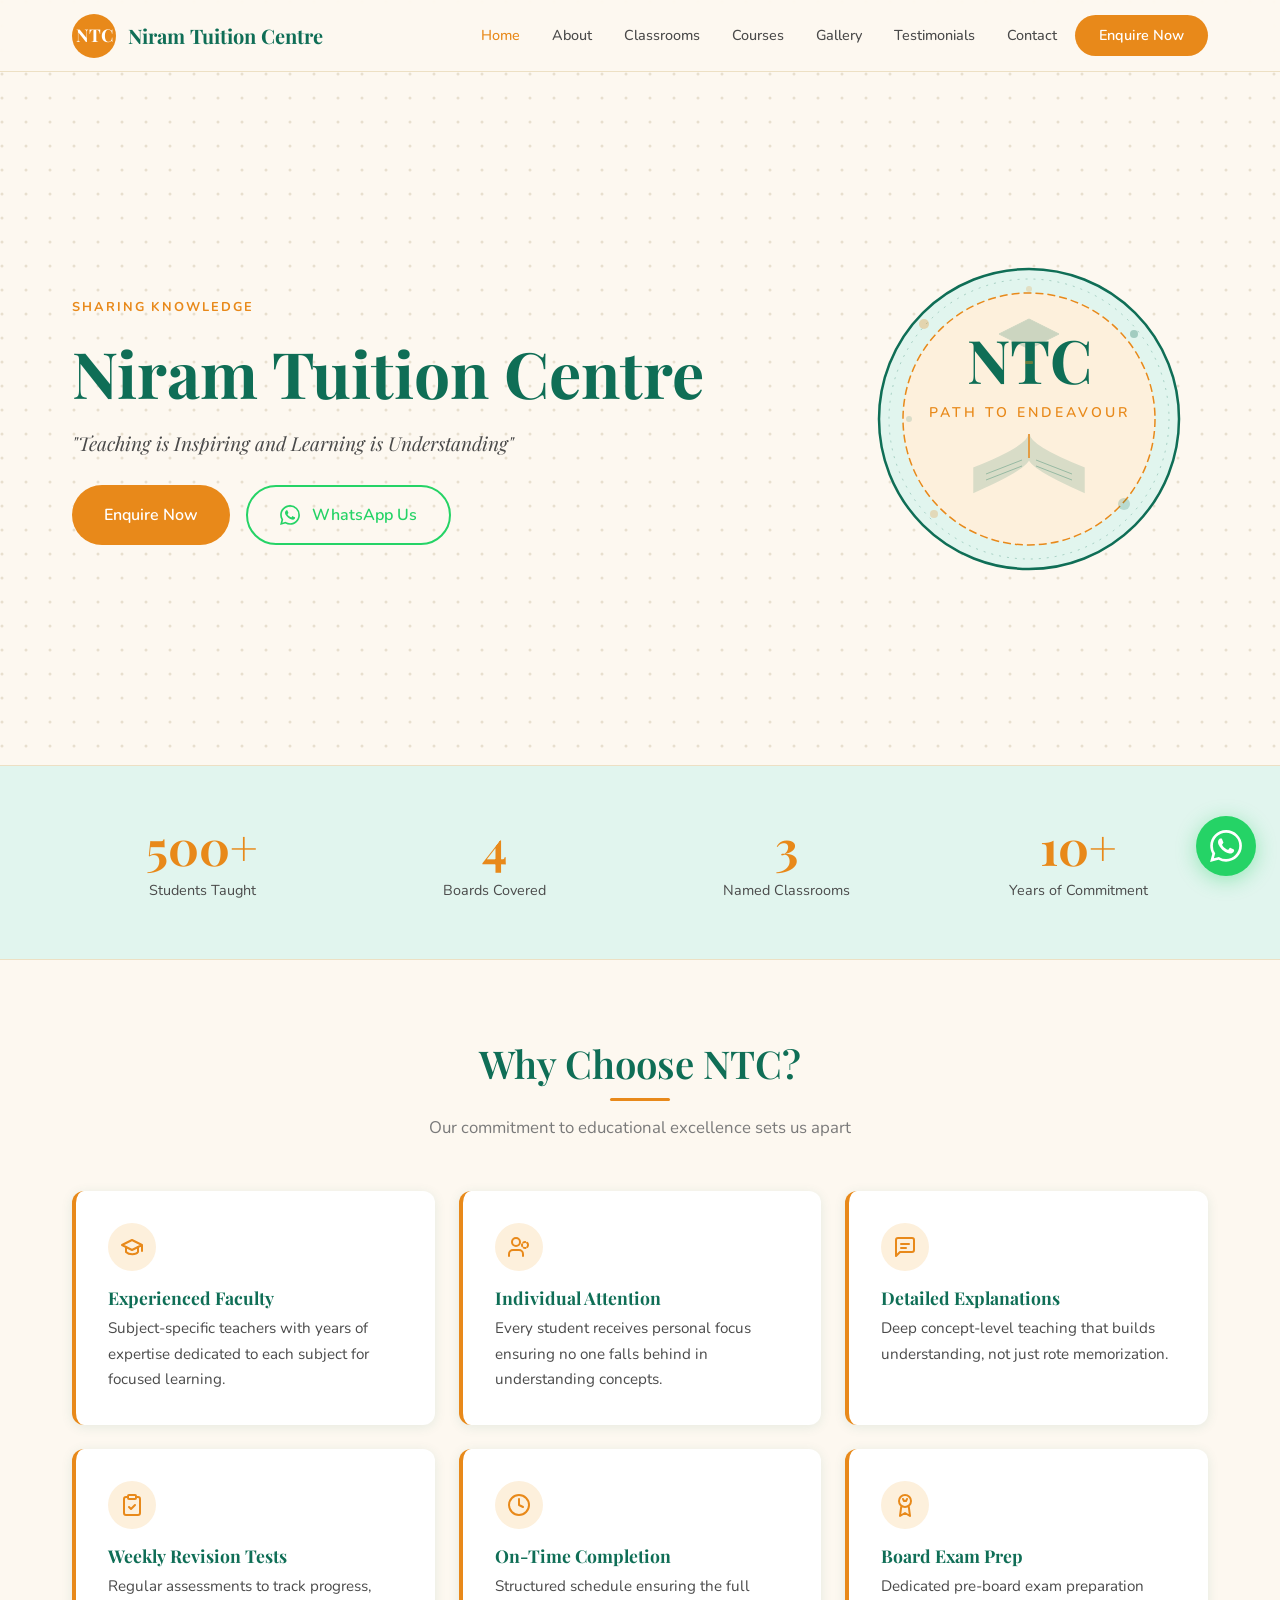
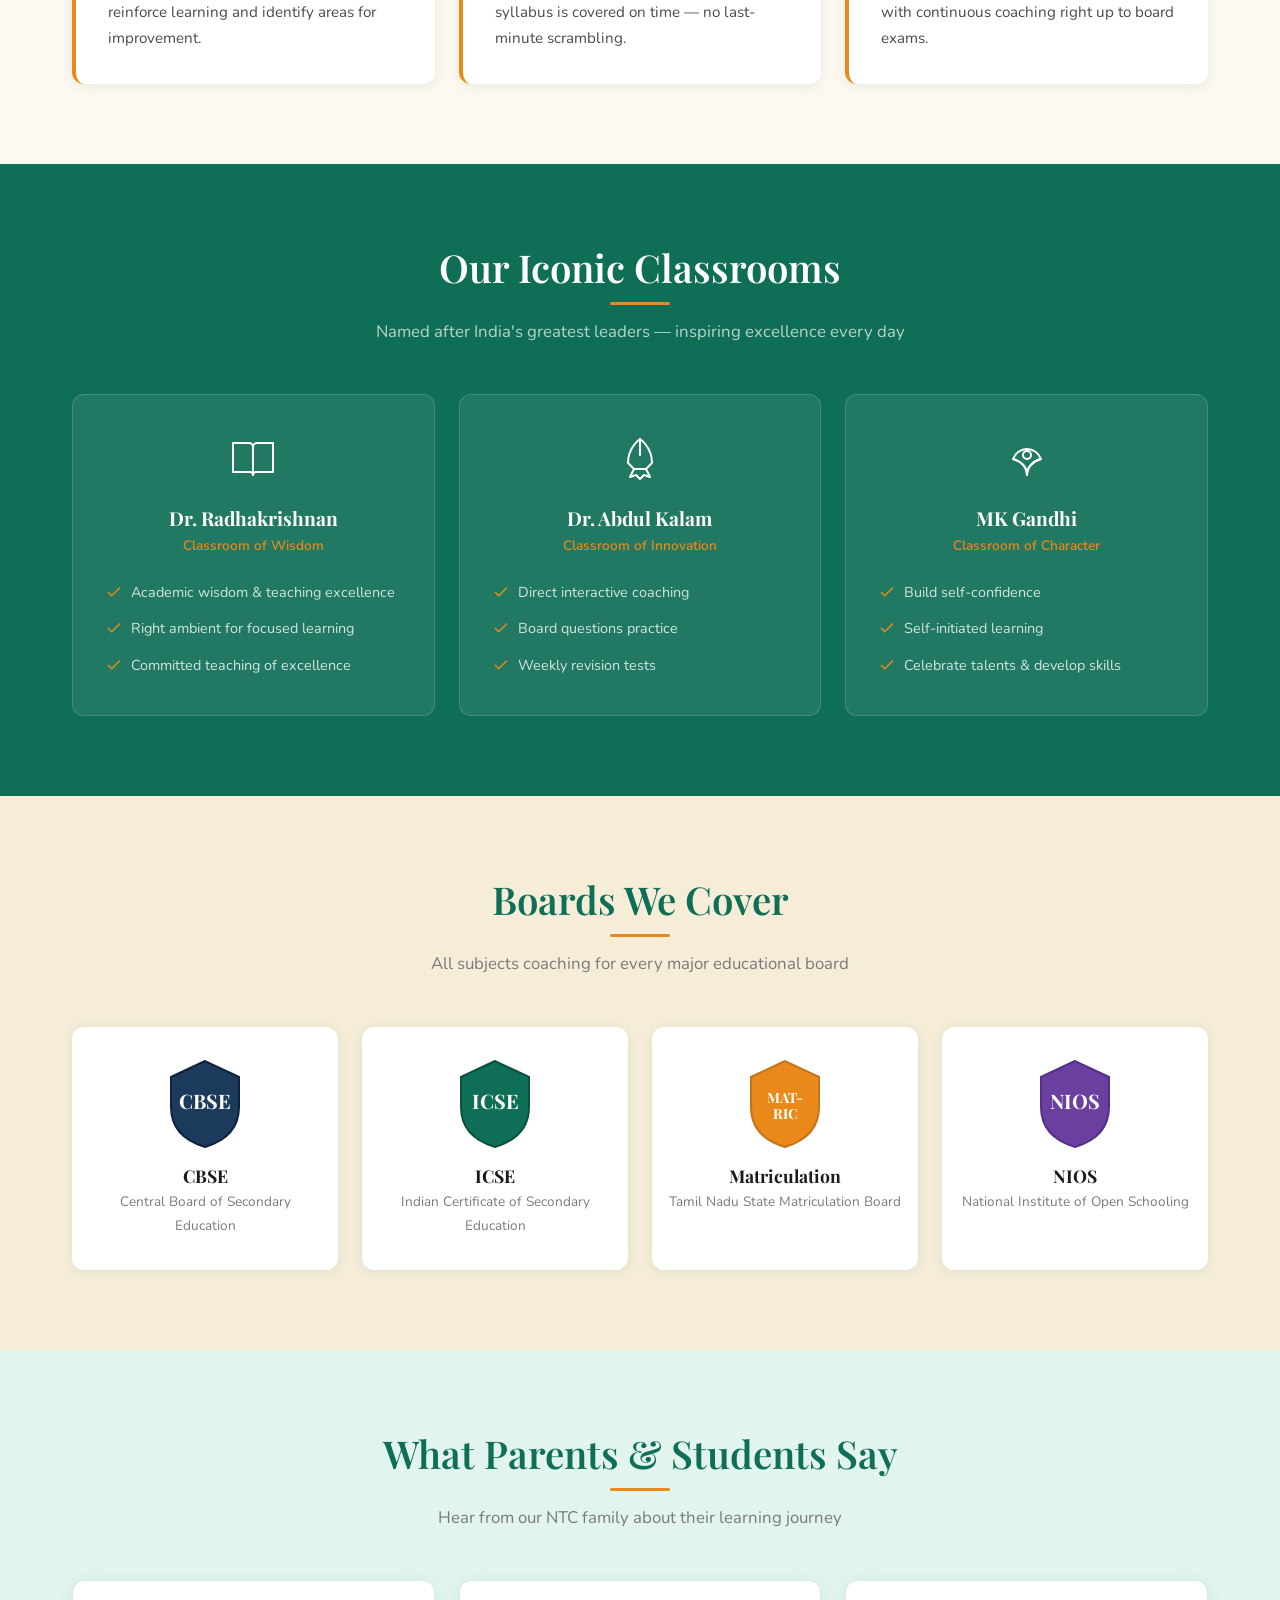
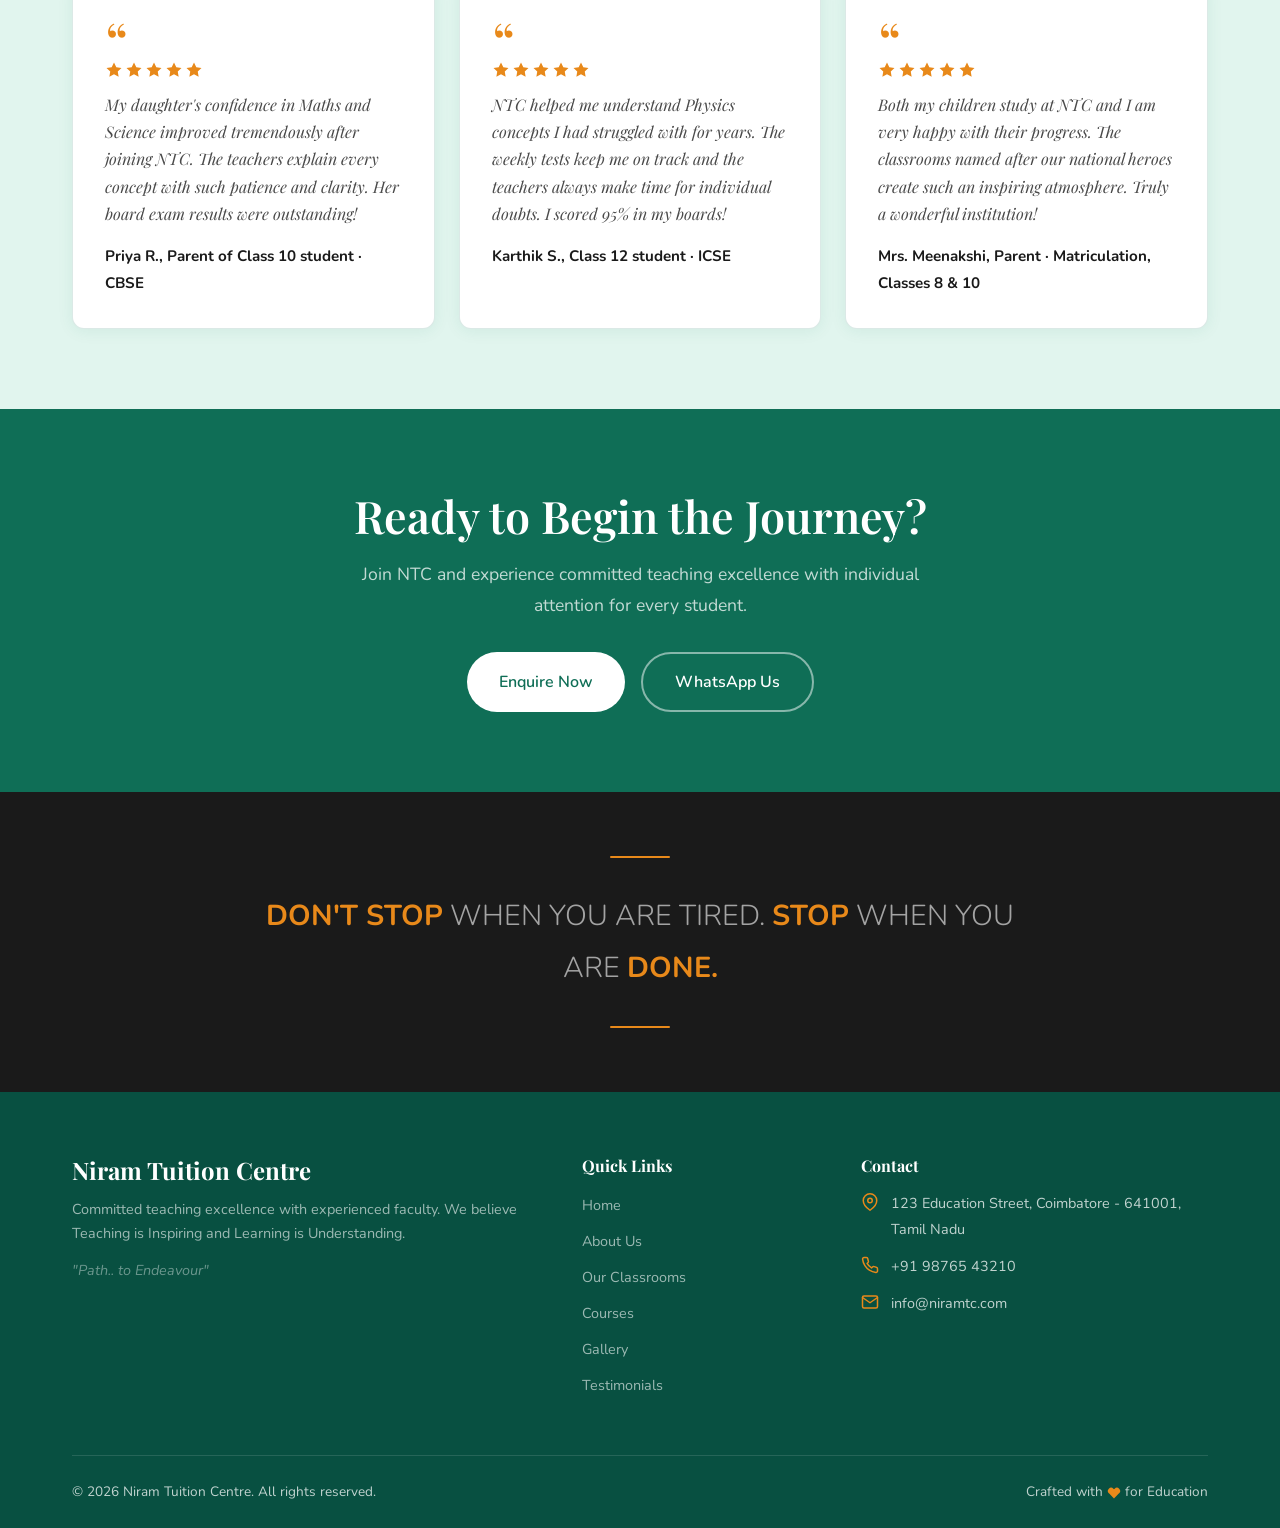
==== commit b5f31709: "feat: update hero section layout, enhance illustration, and add WhatsApp contact button" ====
--- a/public/index.html
+++ b/public/index.html
@@ -59,16 +59,16 @@
 .nav-toggle.active span:nth-child(3){transform:rotate(-45deg) translate(5px,-5px)}
 
 /* HERO */
-.hero{position:relative;min-height:100vh;display:flex;align-items:center;background:var(--color-cream);overflow:hidden;padding-top:var(--nav-height)}
+.hero{position:relative;min-height:85vh;display:flex;align-items:center;justify-content:center;background:var(--color-cream);overflow:hidden;padding-top:var(--nav-height)}
 .hero-pattern{position:absolute;inset:0;z-index:0;pointer-events:none}
-.hero-inner{display:flex;align-items:center;gap:3rem;position:relative;z-index:1;padding:3rem 0}
+.hero-inner{display:flex;align-items:center;gap:3rem;position:relative;z-index:1;padding:2rem 0}
 .hero-text{flex:0 0 60%;max-width:60%}
 .hero-label{display:inline-block;font-family:var(--font-body);font-size:.8rem;font-weight:700;text-transform:uppercase;letter-spacing:2px;color:var(--color-saffron);margin-bottom:1rem;opacity:0;animation:fadeUp .8s ease forwards}
 .hero-title{color:var(--color-teal);margin-bottom:1rem;opacity:0;animation:fadeUp .8s ease .15s forwards}
 .hero-quote{font-family:var(--font-display);font-style:italic;font-size:1.2rem;color:var(--color-text-secondary);margin-bottom:1.5rem;opacity:0;animation:fadeUp .8s ease .3s forwards}
 .hero-cta{display:flex;gap:1rem;flex-wrap:wrap;opacity:0;animation:fadeUp .8s ease .45s forwards}
-.hero-illustration{flex:0 0 40%;max-width:40%;display:flex;justify-content:center;animation:float 4s ease-in-out infinite}
-.hero-illustration svg{width:280px;height:280px}
+.hero-illustration{flex:0 0 40%;max-width:40%;display:flex;align-items:center;justify-content:center;animation:float 4s ease-in-out infinite}
+.hero-illustration svg{width:320px;height:320px}
 .btn-saffron{display:inline-flex;align-items:center;gap:.5rem;padding:.875rem 2rem;background:var(--color-saffron);color:#fff;font-family:var(--font-body);font-weight:600;font-size:1rem;border-radius:999px;transition:all .3s}
 .btn-saffron:hover{background:#d47a14;transform:translateY(-2px);box-shadow:0 8px 24px rgba(232,137,26,.35)}
 .btn-ghost{display:inline-flex;align-items:center;gap:.5rem;padding:.875rem 2rem;border:2px solid var(--color-teal);color:var(--color-teal);font-family:var(--font-body);font-weight:600;font-size:1rem;border-radius:999px;transition:all .3s}
@@ -121,7 +121,7 @@
 /* TESTIMONIALS */
 .testimonials-section{padding:5rem 0;background:var(--color-teal-light)}
 .testimonials-grid{display:grid;grid-template-columns:repeat(3,1fr);gap:1.5rem}
-.testimonial-card{background:var(--color-white);border-radius:12px;padding:2rem;box-shadow:0 2px 12px var(--color-shadow);transition:all .3s}
+.testimonial-card{background:var(--color-white);border-radius:12px;padding:2rem;box-shadow:0 2px 16px rgba(15,110,86,0.08);border:1px solid rgba(15,110,86,0.15);transition:all .3s}
 .testimonial-card:hover{transform:translateY(-4px);box-shadow:0 12px 32px var(--color-shadow)}
 .testimonial-quote-mark{font-family:var(--font-display);font-size:3.5rem;line-height:1;color:var(--color-saffron);margin-bottom:-.5rem}
 .testimonial-text{font-family:var(--font-display);font-style:italic;font-size:1rem;color:var(--color-text-secondary);line-height:1.7;margin-bottom:1rem}
@@ -247,29 +247,43 @@
         <p class="hero-quote">"Teaching is Inspiring and Learning is Understanding"</p>
         <div class="hero-cta">
           <a href="enquiry.html" class="btn-saffron">Enquire Now</a>
-          <a href="about.html" class="btn-ghost">Learn More</a>
+          <a href="https://wa.me/919876543210?text=Hi%2C%20I%20would%20like%20to%20know%20more%20about%20NTC" target="_blank" class="btn-ghost" style="border-color:#25D366;color:#25D366"><svg viewBox="0 0 24 24" width="20" height="20" fill="#25D366" style="display:inline;vertical-align:middle;margin-right:4px"><path d="M17.472 14.382c-.297-.149-1.758-.867-2.03-.967-.273-.099-.471-.148-.67.15-.197.297-.767.966-.94 1.164-.173.199-.347.223-.644.075-.297-.15-1.255-.463-2.39-1.475-.883-.788-1.48-1.761-1.653-2.059-.173-.297-.018-.458.13-.606.134-.133.298-.347.446-.52.149-.174.198-.298.298-.497.099-.198.05-.371-.025-.52-.075-.149-.669-1.612-.916-2.207-.242-.579-.487-.5-.669-.51-.173-.008-.371-.01-.57-.01-.198 0-.52.074-.792.372-.272.297-1.04 1.016-1.04 2.479 0 1.462 1.065 2.875 1.213 3.074.149.198 2.096 3.2 5.077 4.487.709.306 1.262.489 1.694.625.712.227 1.36.195 1.871.118.571-.085 1.758-.719 2.006-1.413.248-.694.248-1.289.173-1.413-.074-.124-.272-.198-.57-.347m-5.421 7.403h-.004a9.87 9.87 0 01-5.031-1.378l-.361-.214-3.741.982.998-3.648-.235-.374a9.86 9.86 0 01-1.51-5.26c.001-5.45 4.436-9.884 9.888-9.884 2.64 0 5.122 1.03 6.988 2.898a9.825 9.825 0 012.893 6.994c-.003 5.45-4.437 9.884-9.885 9.884m8.413-18.297A11.815 11.815 0 0012.05 0C5.495 0 .16 5.335.157 11.892c0 2.096.547 4.142 1.588 5.945L.057 24l6.305-1.654a11.882 11.882 0 005.683 1.448h.005c6.554 0 11.89-5.335 11.893-11.893a11.821 11.821 0 00-3.48-8.413z"/></svg>WhatsApp Us</a>
         </div>
       </div>
       <div class="hero-illustration">
-        <svg viewBox="0 0 280 280" xmlns="http://www.w3.org/2000/svg" fill="none">
-          <circle cx="140" cy="140" r="130" fill="#E1F5EE" stroke="#0F6E56" stroke-width="2"/>
-          <circle cx="140" cy="140" r="110" fill="#FDF0DC" stroke="#E8891A" stroke-width="1.5" stroke-dasharray="8 4"/>
-          <text x="140" y="115" text-anchor="middle" font-family="'Playfair Display', Georgia, serif" font-size="52" font-weight="700" fill="#0F6E56">NTC</text>
-          <text x="140" y="148" text-anchor="middle" font-family="'Nunito', sans-serif" font-size="13" font-weight="600" fill="#E8891A" letter-spacing="3">PATH TO ENDEAVOUR</text>
-          <!-- Open book illustration -->
-          <g transform="translate(95, 165)">
-            <path d="M0 30 Q45 10 45 0 Q45 10 90 30 L90 50 Q45 30 45 20 Q45 30 0 50 Z" fill="#0F6E56" opacity="0.15" stroke="#0F6E56" stroke-width="1.5"/>
-            <line x1="45" y1="0" x2="45" y2="20" stroke="#E8891A" stroke-width="1.5"/>
-            <path d="M10 35 L40 22" stroke="#0F6E56" stroke-width="0.8" opacity="0.4"/>
-            <path d="M10 40 L40 27" stroke="#0F6E56" stroke-width="0.8" opacity="0.4"/>
-            <path d="M50 22 L80 35" stroke="#0F6E56" stroke-width="0.8" opacity="0.4"/>
-            <path d="M50 27 L80 40" stroke="#0F6E56" stroke-width="0.8" opacity="0.4"/>
+        <svg viewBox="0 0 320 320" xmlns="http://www.w3.org/2000/svg" fill="none">
+          <!-- Outer ring -->
+          <circle cx="160" cy="160" r="150" fill="#E1F5EE" stroke="#0F6E56" stroke-width="2.5"/>
+          <!-- Inner dashed ring -->
+          <circle cx="160" cy="160" r="126" fill="#FDF0DC" stroke="#E8891A" stroke-width="1.5" stroke-dasharray="8 4"/>
+          <!-- Decorative outer dotted ring -->
+          <circle cx="160" cy="160" r="140" fill="none" stroke="#0F6E56" stroke-width="0.8" stroke-dasharray="2 6" opacity="0.35"/>
+          <!-- NTC text -->
+          <text x="160" y="125" text-anchor="middle" font-family="'Playfair Display', Georgia, serif" font-size="60" font-weight="700" fill="#0F6E56">NTC</text>
+          <!-- Tagline -->
+          <text x="160" y="158" text-anchor="middle" font-family="'Nunito', sans-serif" font-size="14" font-weight="600" fill="#E8891A" letter-spacing="3">PATH TO ENDEAVOUR</text>
+          <!-- Open book illustration (larger) -->
+          <g transform="translate(105, 175)">
+            <path d="M0 34 Q55 12 55 0 Q55 12 110 34 L110 58 Q55 34 55 24 Q55 34 0 58 Z" fill="#0F6E56" opacity="0.15" stroke="#0F6E56" stroke-width="1.5"/>
+            <line x1="55" y1="0" x2="55" y2="24" stroke="#E8891A" stroke-width="1.5"/>
+            <path d="M12 40 L48 26" stroke="#0F6E56" stroke-width="0.8" opacity="0.4"/>
+            <path d="M12 46 L48 32" stroke="#0F6E56" stroke-width="0.8" opacity="0.4"/>
+            <path d="M62 26 L98 40" stroke="#0F6E56" stroke-width="0.8" opacity="0.4"/>
+            <path d="M62 32 L98 46" stroke="#0F6E56" stroke-width="0.8" opacity="0.4"/>
+          </g>
+          <!-- Graduation cap above NTC -->
+          <g transform="translate(130, 60)">
+            <polygon points="30,0 0,15 30,30 60,15" fill="#0F6E56" opacity="0.2" stroke="#0F6E56" stroke-width="1"/>
+            <line x1="30" y1="30" x2="30" y2="42" stroke="#0F6E56" stroke-width="1" opacity="0.3"/>
+            <rect x="26" y="42" width="8" height="3" rx="1" fill="#E8891A" opacity="0.4"/>
           </g>
           <!-- Decorative dots -->
-          <circle cx="50" cy="60" r="4" fill="#E8891A" opacity="0.3"/>
-          <circle cx="230" cy="70" r="3" fill="#0F6E56" opacity="0.3"/>
-          <circle cx="60" cy="220" r="3" fill="#E8891A" opacity="0.25"/>
-          <circle cx="220" cy="210" r="5" fill="#0F6E56" opacity="0.2"/>
+          <circle cx="55" cy="65" r="5" fill="#E8891A" opacity="0.3"/>
+          <circle cx="265" cy="75" r="4" fill="#0F6E56" opacity="0.3"/>
+          <circle cx="65" cy="255" r="4" fill="#E8891A" opacity="0.25"/>
+          <circle cx="255" cy="245" r="6" fill="#0F6E56" opacity="0.2"/>
+          <circle cx="160" cy="30" r="3" fill="#E8891A" opacity="0.2"/>
+          <circle cx="40" cy="160" r="3" fill="#0F6E56" opacity="0.15"/>
         </svg>
       </div>
     </div>
@@ -467,19 +481,19 @@
         <div class="testimonial-quote-mark">&ldquo;</div>
         <div class="testimonial-stars"><svg viewBox="0 0 24 24"><polygon points="12 2 15.09 8.26 22 9.27 17 14.14 18.18 21.02 12 17.77 5.82 21.02 7 14.14 2 9.27 8.91 8.26 12 2"/></svg><svg viewBox="0 0 24 24"><polygon points="12 2 15.09 8.26 22 9.27 17 14.14 18.18 21.02 12 17.77 5.82 21.02 7 14.14 2 9.27 8.91 8.26 12 2"/></svg><svg viewBox="0 0 24 24"><polygon points="12 2 15.09 8.26 22 9.27 17 14.14 18.18 21.02 12 17.77 5.82 21.02 7 14.14 2 9.27 8.91 8.26 12 2"/></svg><svg viewBox="0 0 24 24"><polygon points="12 2 15.09 8.26 22 9.27 17 14.14 18.18 21.02 12 17.77 5.82 21.02 7 14.14 2 9.27 8.91 8.26 12 2"/></svg><svg viewBox="0 0 24 24"><polygon points="12 2 15.09 8.26 22 9.27 17 14.14 18.18 21.02 12 17.77 5.82 21.02 7 14.14 2 9.27 8.91 8.26 12 2"/></svg></div>
         <p class="testimonial-text">My daughter's confidence in Maths and Science improved tremendously after joining NTC. The teachers explain every concept with such patience and clarity. Her board exam results were outstanding!</p>
-        <p class="testimonial-author">Priya R., Parent of Class 10 student</p>
+        <p class="testimonial-author">Priya R., Parent of Class 10 student · CBSE</p>
       </div>
       <div class="testimonial-card reveal">
         <div class="testimonial-quote-mark">&ldquo;</div>
         <div class="testimonial-stars"><svg viewBox="0 0 24 24"><polygon points="12 2 15.09 8.26 22 9.27 17 14.14 18.18 21.02 12 17.77 5.82 21.02 7 14.14 2 9.27 8.91 8.26 12 2"/></svg><svg viewBox="0 0 24 24"><polygon points="12 2 15.09 8.26 22 9.27 17 14.14 18.18 21.02 12 17.77 5.82 21.02 7 14.14 2 9.27 8.91 8.26 12 2"/></svg><svg viewBox="0 0 24 24"><polygon points="12 2 15.09 8.26 22 9.27 17 14.14 18.18 21.02 12 17.77 5.82 21.02 7 14.14 2 9.27 8.91 8.26 12 2"/></svg><svg viewBox="0 0 24 24"><polygon points="12 2 15.09 8.26 22 9.27 17 14.14 18.18 21.02 12 17.77 5.82 21.02 7 14.14 2 9.27 8.91 8.26 12 2"/></svg><svg viewBox="0 0 24 24"><polygon points="12 2 15.09 8.26 22 9.27 17 14.14 18.18 21.02 12 17.77 5.82 21.02 7 14.14 2 9.27 8.91 8.26 12 2"/></svg></div>
         <p class="testimonial-text">NTC helped me understand Physics concepts I had struggled with for years. The weekly tests keep me on track and the teachers always make time for individual doubts. I scored 95% in my boards!</p>
-        <p class="testimonial-author">Karthik S., Class 12 student</p>
+        <p class="testimonial-author">Karthik S., Class 12 student · ICSE</p>
       </div>
       <div class="testimonial-card reveal">
         <div class="testimonial-quote-mark">&ldquo;</div>
         <div class="testimonial-stars"><svg viewBox="0 0 24 24"><polygon points="12 2 15.09 8.26 22 9.27 17 14.14 18.18 21.02 12 17.77 5.82 21.02 7 14.14 2 9.27 8.91 8.26 12 2"/></svg><svg viewBox="0 0 24 24"><polygon points="12 2 15.09 8.26 22 9.27 17 14.14 18.18 21.02 12 17.77 5.82 21.02 7 14.14 2 9.27 8.91 8.26 12 2"/></svg><svg viewBox="0 0 24 24"><polygon points="12 2 15.09 8.26 22 9.27 17 14.14 18.18 21.02 12 17.77 5.82 21.02 7 14.14 2 9.27 8.91 8.26 12 2"/></svg><svg viewBox="0 0 24 24"><polygon points="12 2 15.09 8.26 22 9.27 17 14.14 18.18 21.02 12 17.77 5.82 21.02 7 14.14 2 9.27 8.91 8.26 12 2"/></svg><svg viewBox="0 0 24 24"><polygon points="12 2 15.09 8.26 22 9.27 17 14.14 18.18 21.02 12 17.77 5.82 21.02 7 14.14 2 9.27 8.91 8.26 12 2"/></svg></div>
         <p class="testimonial-text">Both my children study at NTC and I am very happy with their progress. The classrooms named after our national heroes create such an inspiring atmosphere. Truly a wonderful institution!</p>
-        <p class="testimonial-author">Mrs. Meenakshi, Parent</p>
+        <p class="testimonial-author">Mrs. Meenakshi, Parent · Matriculation, Classes 8 & 10</p>
       </div>
     </div>
   </div>
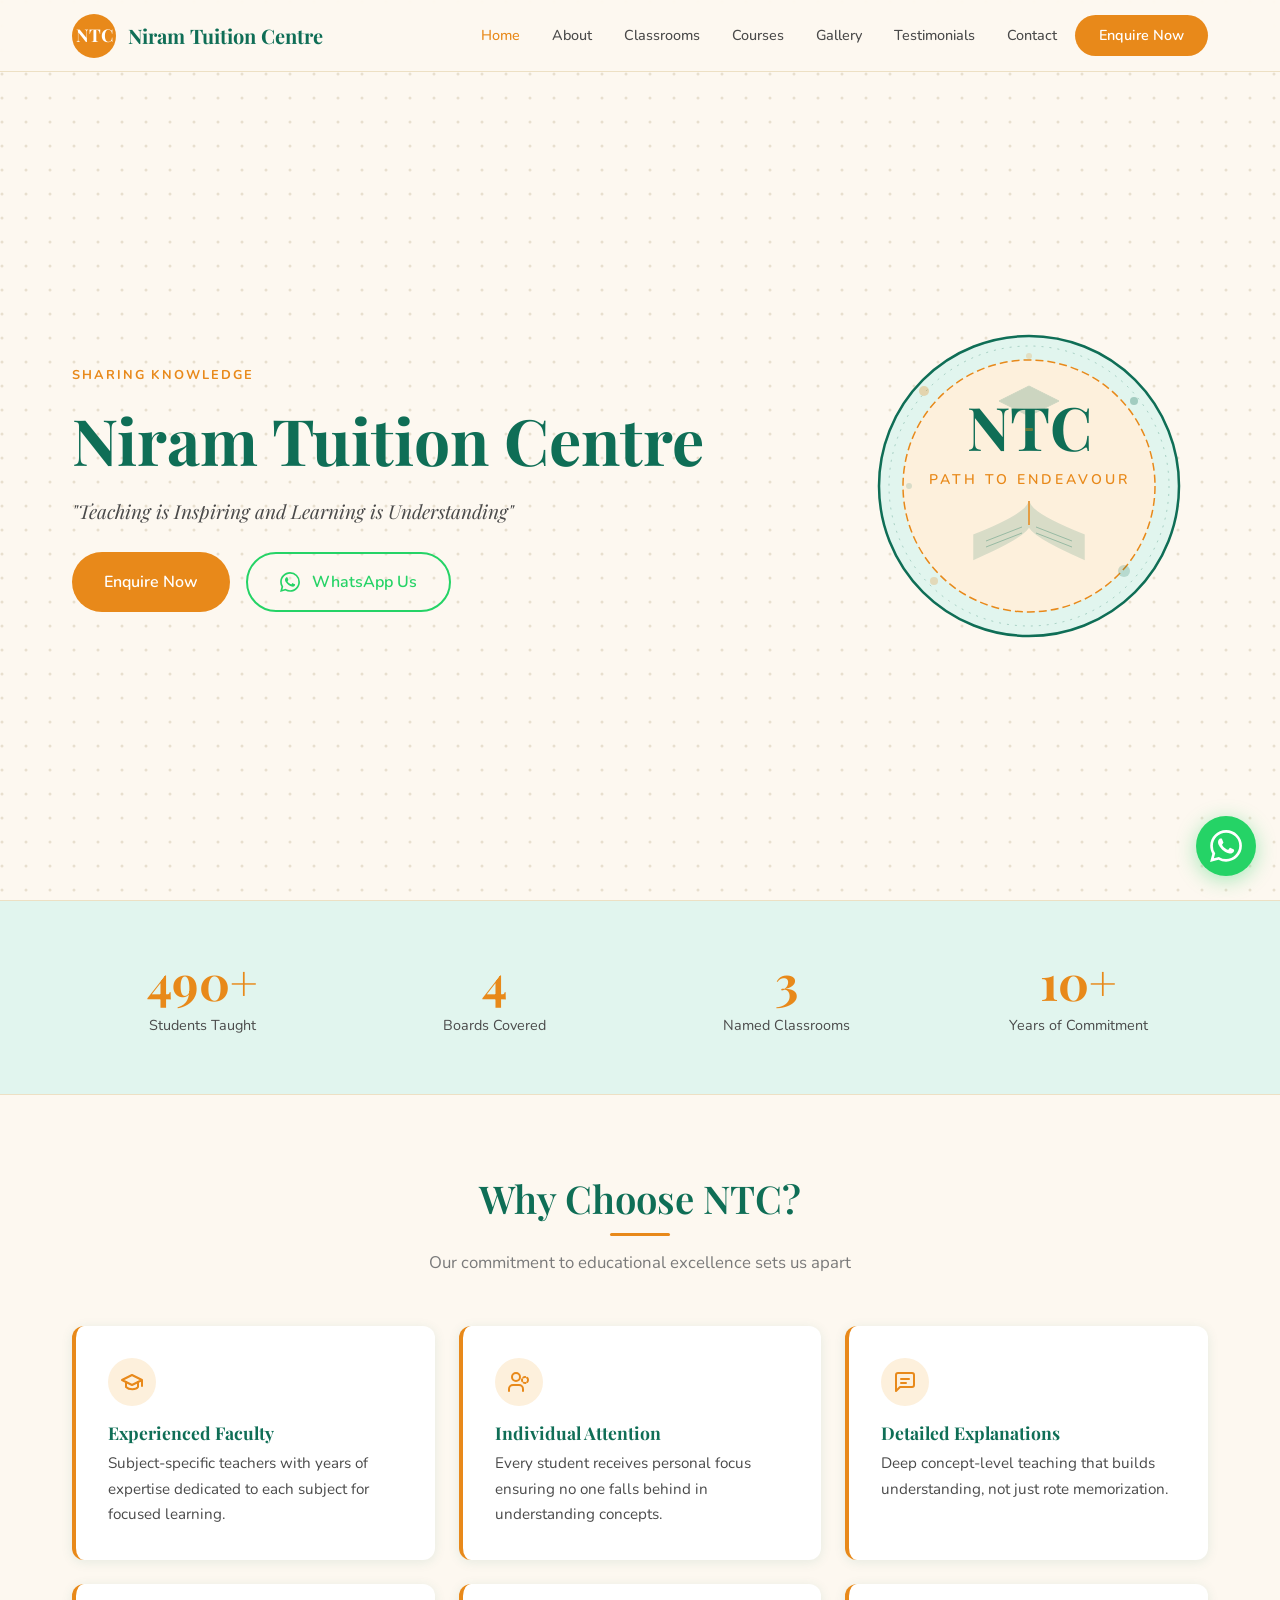
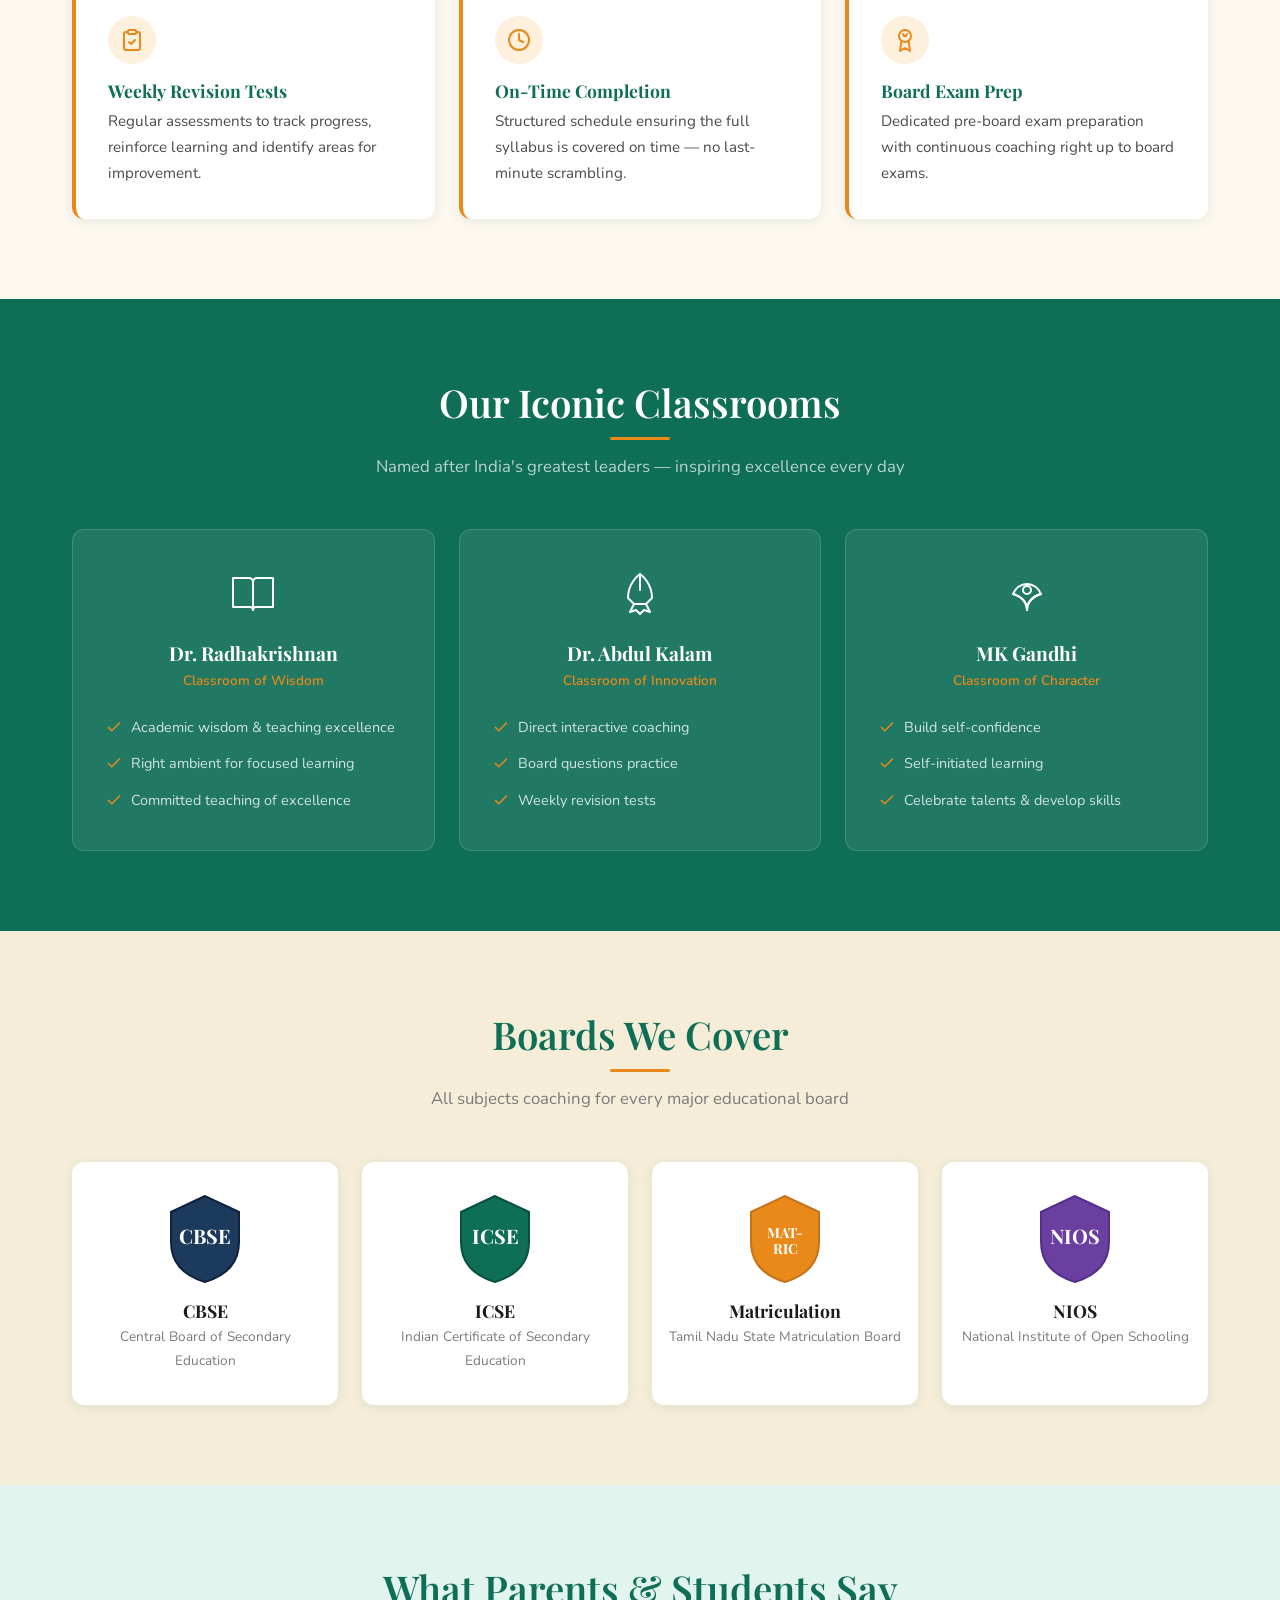
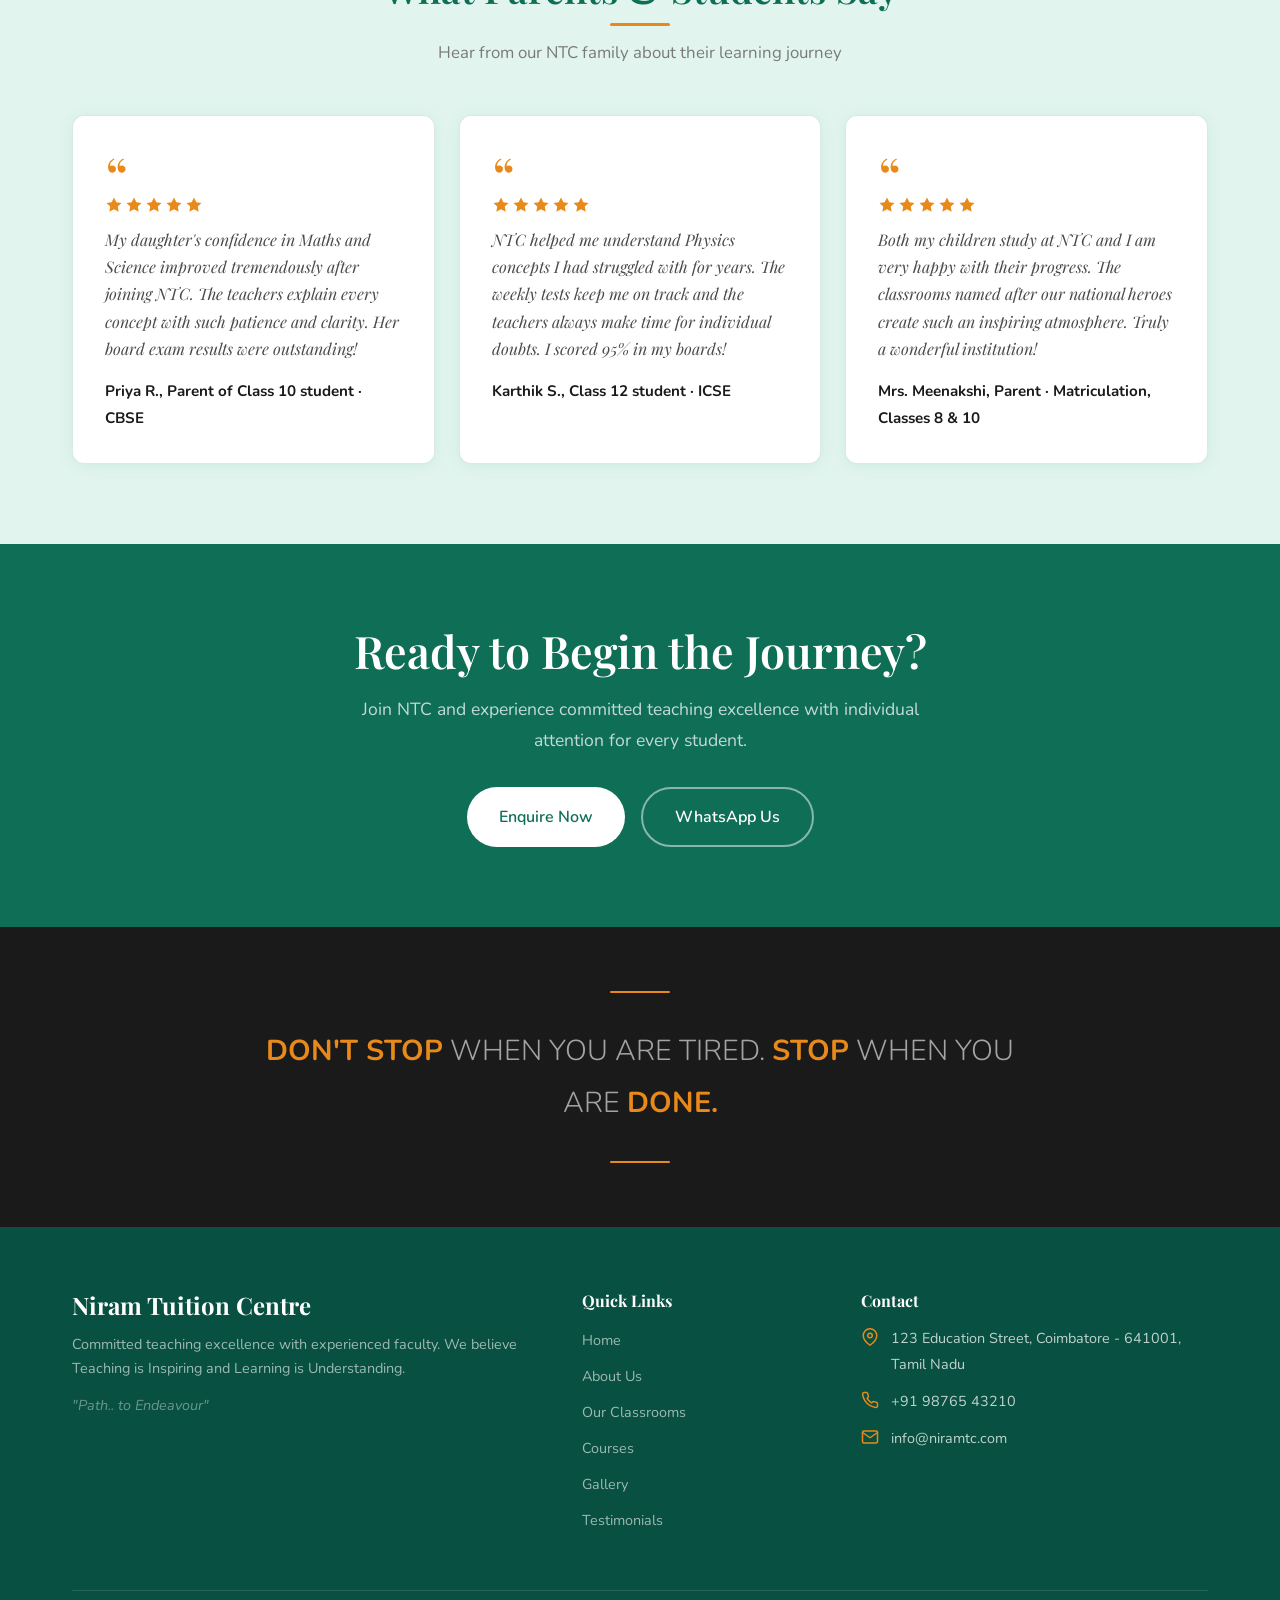
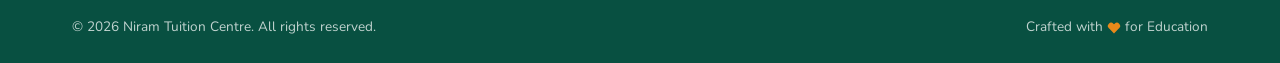
==== commit 27c83dd5: "style: adjust hero section height, padding, and illustration alignment" ====
--- a/public/index.html
+++ b/public/index.html
@@ -59,15 +59,15 @@
 .nav-toggle.active span:nth-child(3){transform:rotate(-45deg) translate(5px,-5px)}
 
 /* HERO */
-.hero{position:relative;min-height:85vh;display:flex;align-items:center;justify-content:center;background:var(--color-cream);overflow:hidden;padding-top:var(--nav-height)}
+.hero{position:relative;min-height:100vh;display:flex;align-items:center;justify-content:center;background:var(--color-cream);overflow:hidden;padding-top:var(--nav-height);padding-bottom:0}
 .hero-pattern{position:absolute;inset:0;z-index:0;pointer-events:none}
-.hero-inner{display:flex;align-items:center;gap:3rem;position:relative;z-index:1;padding:2rem 0}
+.hero-inner{display:flex;align-items:center;gap:3rem;position:relative;z-index:1;padding:0}
 .hero-text{flex:0 0 60%;max-width:60%}
 .hero-label{display:inline-block;font-family:var(--font-body);font-size:.8rem;font-weight:700;text-transform:uppercase;letter-spacing:2px;color:var(--color-saffron);margin-bottom:1rem;opacity:0;animation:fadeUp .8s ease forwards}
 .hero-title{color:var(--color-teal);margin-bottom:1rem;opacity:0;animation:fadeUp .8s ease .15s forwards}
 .hero-quote{font-family:var(--font-display);font-style:italic;font-size:1.2rem;color:var(--color-text-secondary);margin-bottom:1.5rem;opacity:0;animation:fadeUp .8s ease .3s forwards}
 .hero-cta{display:flex;gap:1rem;flex-wrap:wrap;opacity:0;animation:fadeUp .8s ease .45s forwards}
-.hero-illustration{flex:0 0 40%;max-width:40%;display:flex;align-items:center;justify-content:center;animation:float 4s ease-in-out infinite}
+.hero-illustration{flex:0 0 40%;max-width:40%;display:flex;align-items:center;justify-content:center;align-self:center;animation:float 4s ease-in-out infinite}
 .hero-illustration svg{width:320px;height:320px}
 .btn-saffron{display:inline-flex;align-items:center;gap:.5rem;padding:.875rem 2rem;background:var(--color-saffron);color:#fff;font-family:var(--font-body);font-weight:600;font-size:1rem;border-radius:999px;transition:all .3s}
 .btn-saffron:hover{background:#d47a14;transform:translateY(-2px);box-shadow:0 8px 24px rgba(232,137,26,.35)}
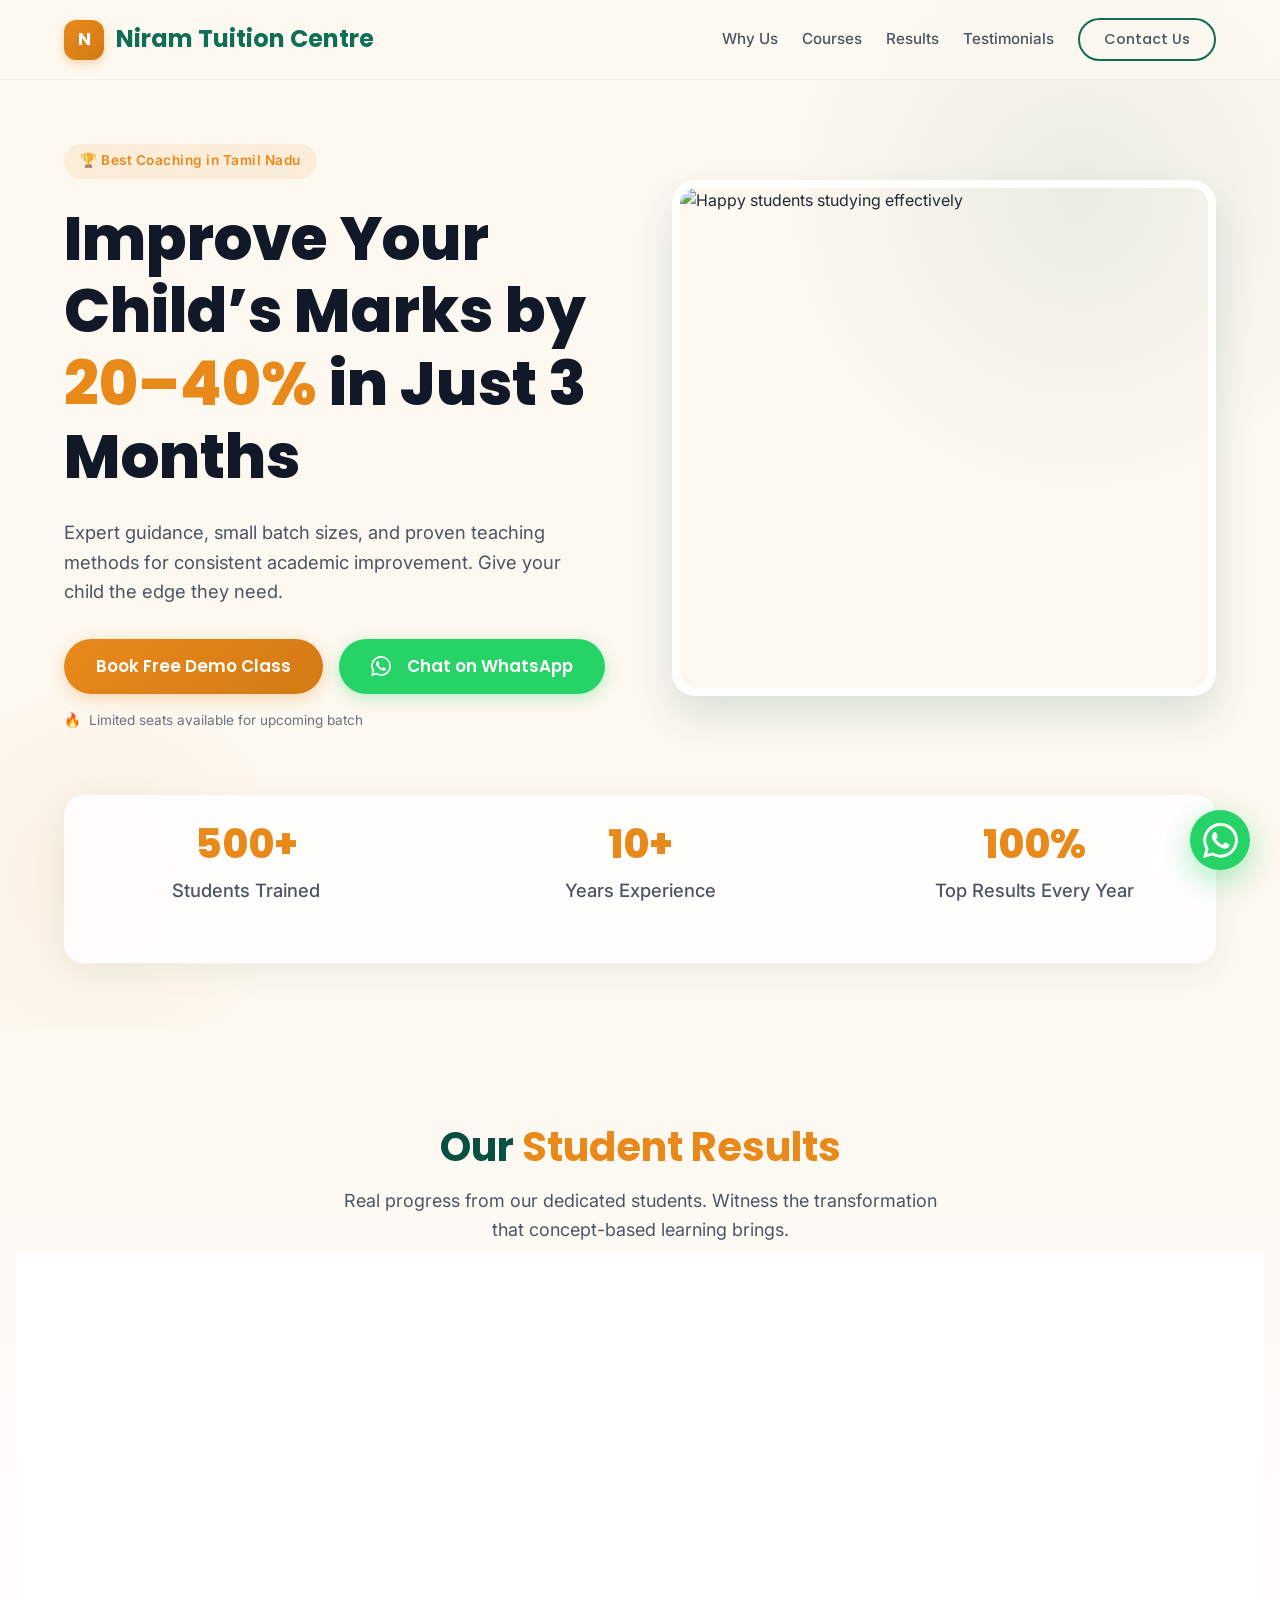
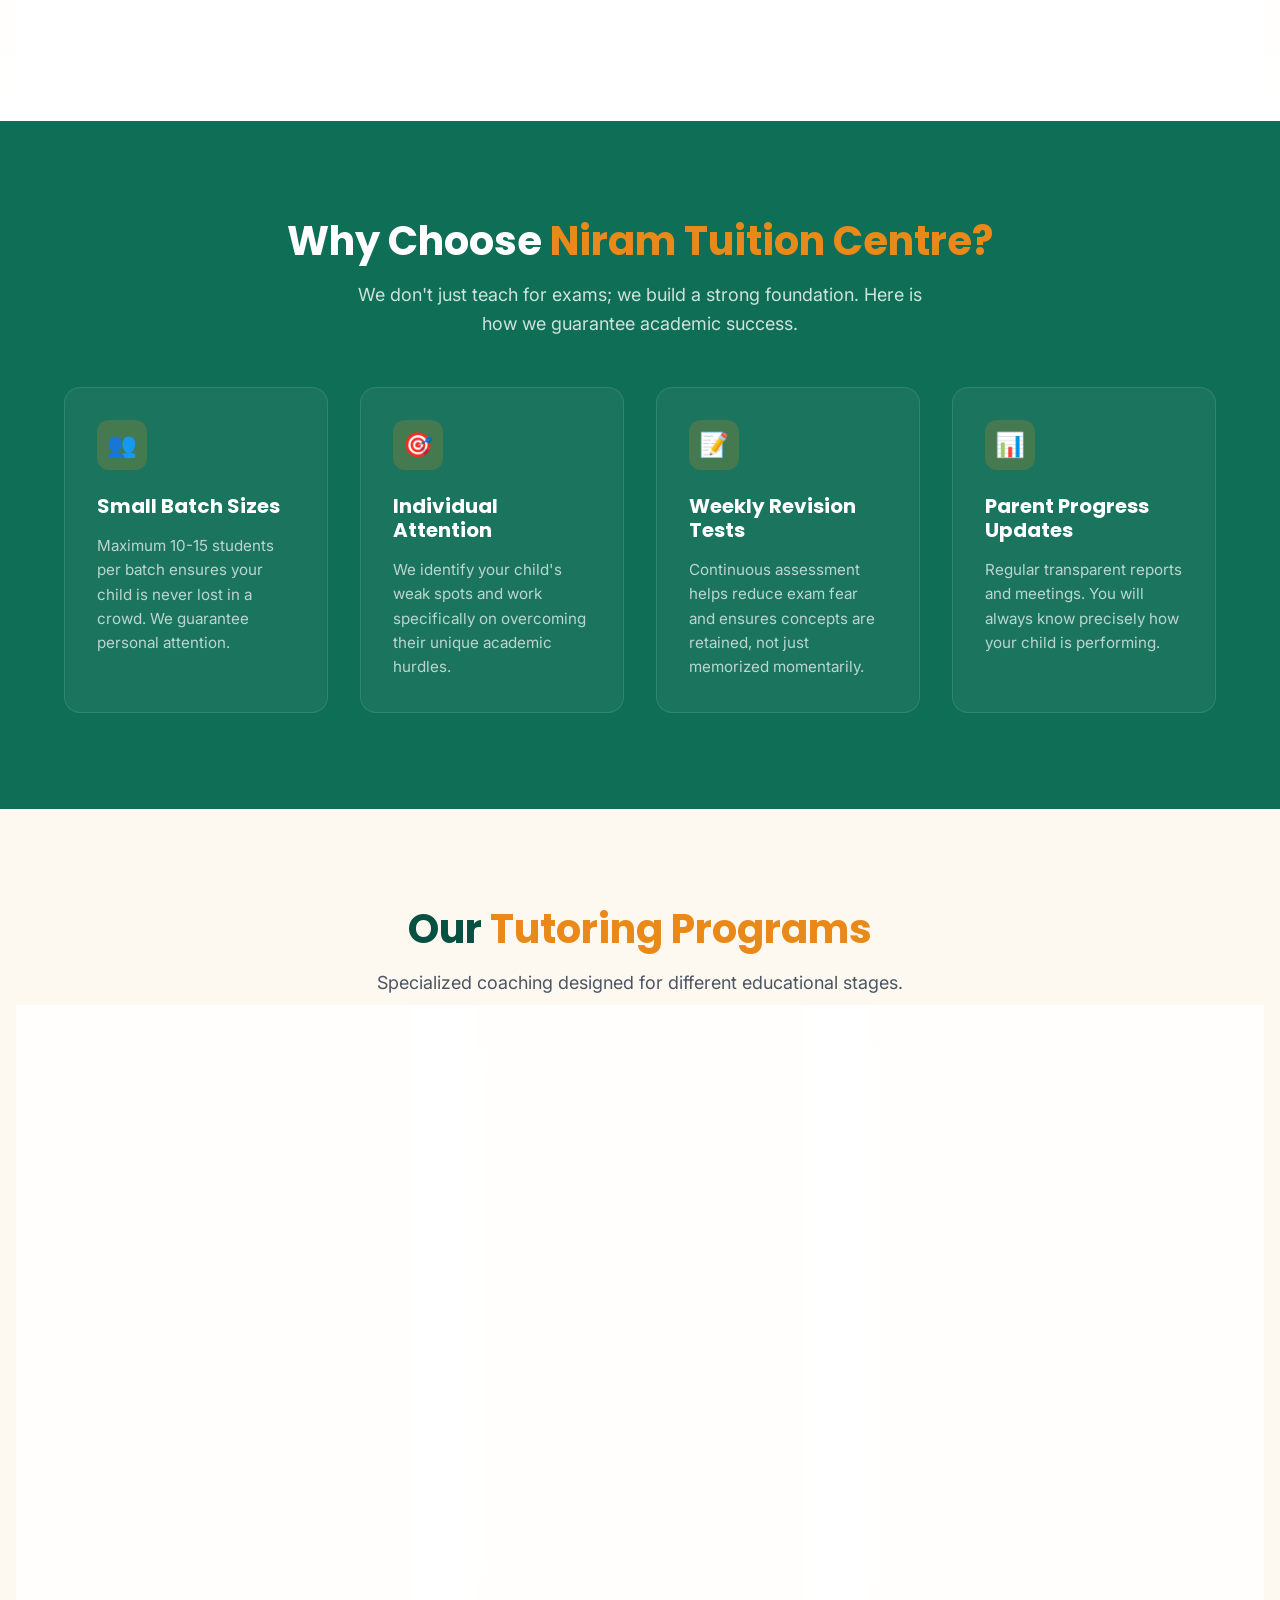
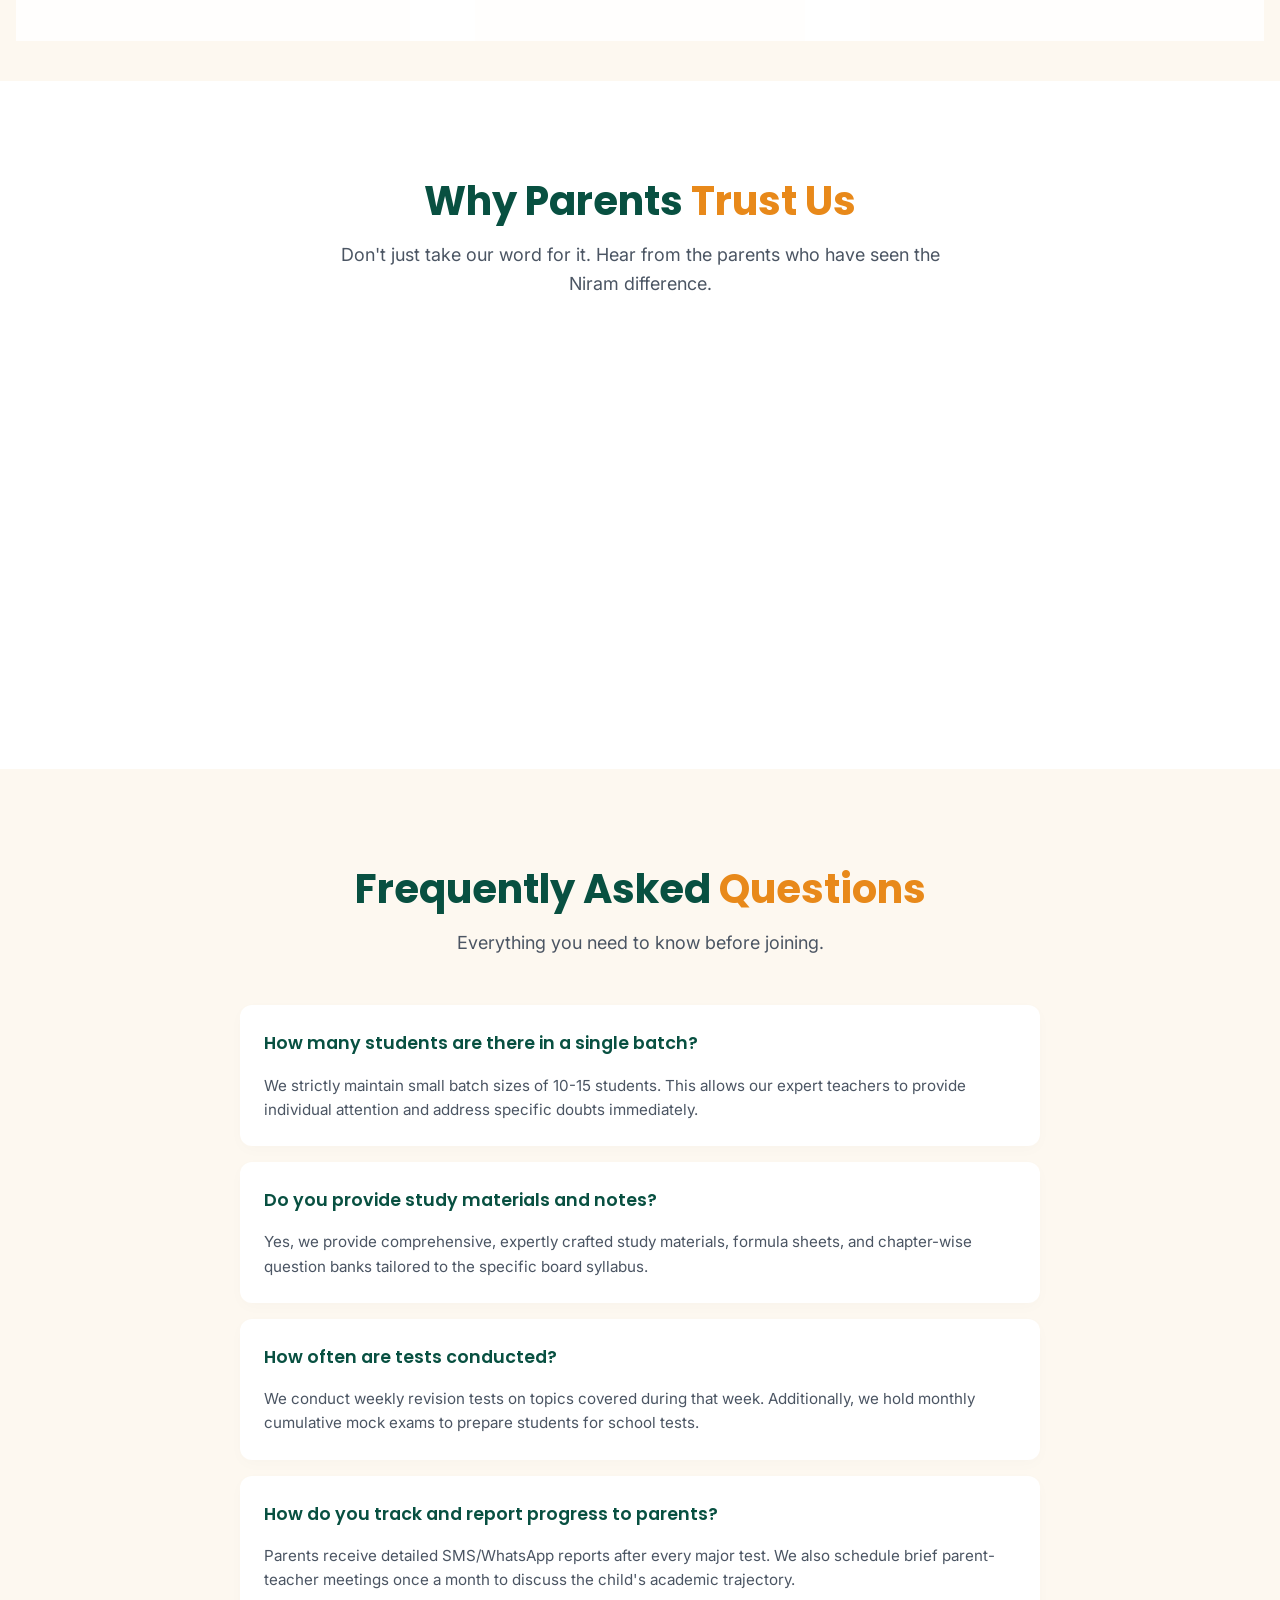
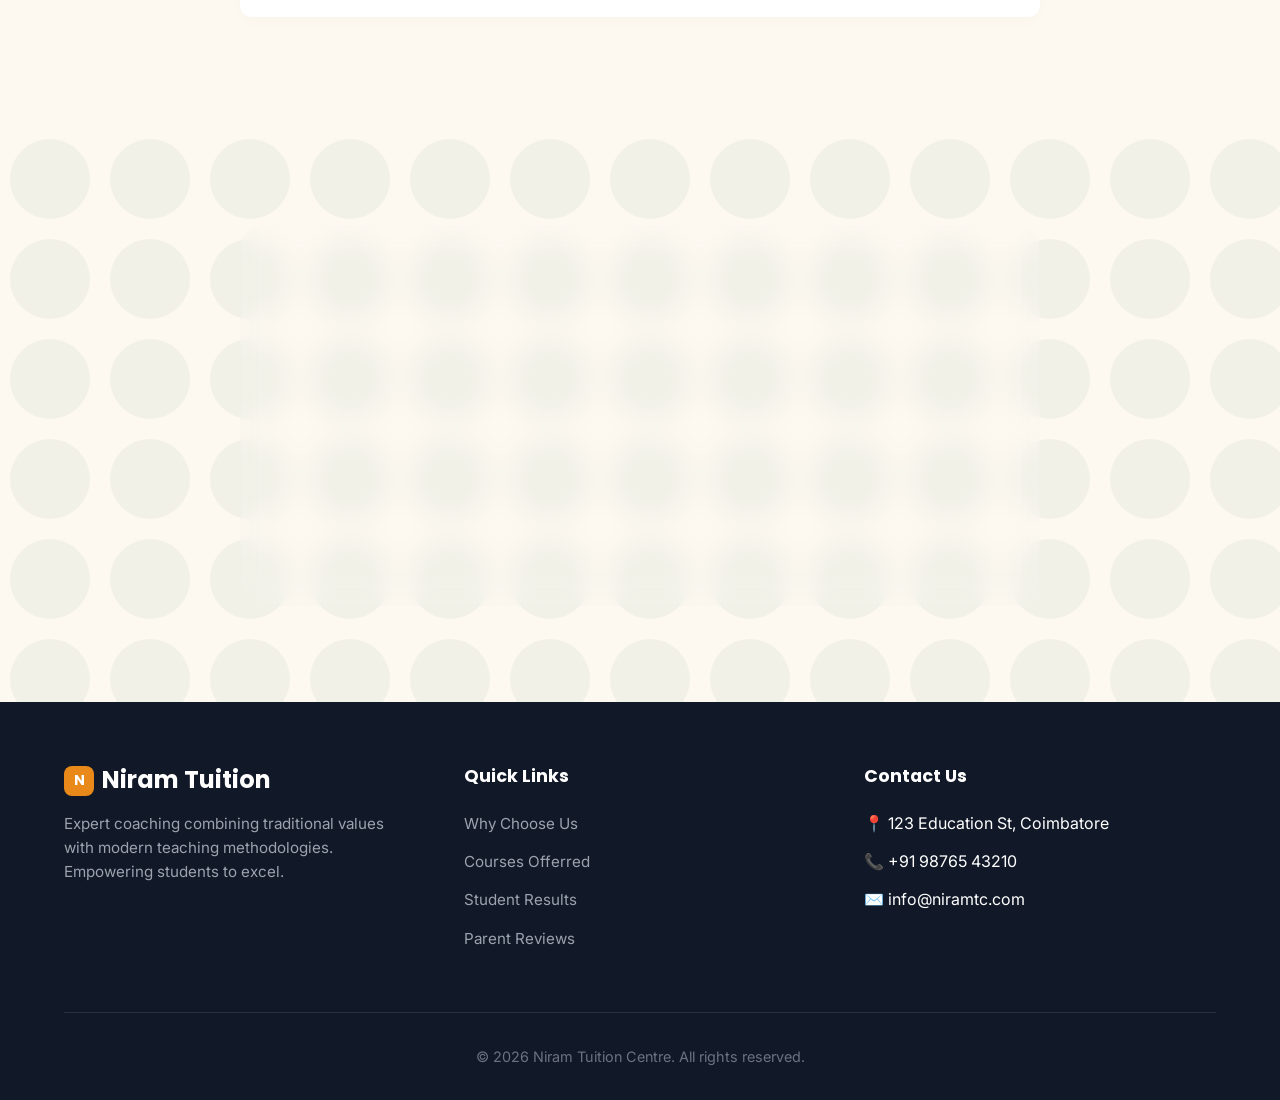
==== commit 6d43030a: "refactor: update branding, typography, and meta descriptions in index.html" ====
--- a/public/index.html
+++ b/public/index.html
@@ -3,631 +3,617 @@
 <head>
   <meta charset="UTF-8">
   <meta name="viewport" content="width=device-width, initial-scale=1.0">
-  <meta name="description" content="Niram Tuition Centre — Path to Endeavour. Best coaching in Tamil Nadu for CBSE, ICSE, Matriculation and NIOS boards.">
-  <title>Niram Tuition Centre — Path to Endeavour</title>
+  <meta name="description" content="Niram Tuition Centre. Improve Your Child’s Marks by 20–40% in Just 3 Months. Best coaching in Tamil Nadu.">
+  <title>Niram Tuition Centre — Premium Coaching</title>
   <link rel="icon" type="image/x-icon" href="images/icons/favicon.ico">
-  <link href="https://fonts.googleapis.com/css2?family=Playfair+Display:ital,wght@0,400;0,600;0,700;1,400&family=Nunito:wght@300;400;500;600;700&display=swap" rel="stylesheet">
+  <!-- Modern Font Pairing: Poppins (Headings) & Inter (Body) -->
+  <link href="https://fonts.googleapis.com/css2?family=Poppins:wght@400;500;600;700;800&family=Inter:wght@300;400;500;600&display=swap" rel="stylesheet">
+  
   <style>
-:root {
-  --font-display: 'Playfair Display', Georgia, serif;
-  --font-body: 'Nunito', sans-serif;
-  --color-cream: #FDF8F0;
-  --color-cream-dark: #F5EDD8;
-  --color-parchment: #EDE0C4;
-  --color-saffron: #E8891A;
-  --color-saffron-light: #FDF0DC;
-  --color-teal: #0F6E56;
-  --color-teal-dark: #085041;
-  --color-teal-light: #E1F5EE;
-  --color-text-primary: #1A1A1A;
-  --color-text-secondary: #4A4A4A;
-  --color-text-muted: #7A7A7A;
-  --color-text-on-dark: #FDF8F0;
-  --color-white: #FFFFFF;
-  --color-shadow: rgba(15, 110, 86, 0.1);
-  --nav-height: 72px;
-}
-*,*::before,*::after{margin:0;padding:0;box-sizing:border-box}
-html{scroll-behavior:smooth;font-size:16px}
-body{font-family:var(--font-body);font-size:1rem;line-height:1.75;color:var(--color-text-primary);background:var(--color-cream);-webkit-font-smoothing:antialiased;overflow-x:hidden}
-img{max-width:100%;height:auto;display:block}
-a{color:inherit;text-decoration:none}
-ul,ol{list-style:none}
-button{cursor:pointer;border:none;background:none;font-family:inherit}
-h1,h2,h3,h4,h5,h6{font-family:var(--font-display);line-height:1.2}
-h1{font-size:clamp(2.4rem,5vw,4rem);font-weight:700}
-h2{font-size:clamp(1.6rem,3vw,2.4rem);font-weight:600;color:var(--color-teal)}
-::selection{background:var(--color-saffron);color:#fff}
-.container{width:100%;max-width:1200px;margin:0 auto;padding:0 2rem}
-
-/* NAV */
-.navbar{position:fixed;top:0;left:0;right:0;height:var(--nav-height);z-index:1000;background:rgba(253,248,240,0.95);backdrop-filter:blur(8px);-webkit-backdrop-filter:blur(8px);border-bottom:1px solid var(--color-parchment);transition:box-shadow .3s}
-.navbar.scrolled{box-shadow:0 2px 20px var(--color-shadow)}
-.navbar .container{display:flex;align-items:center;justify-content:space-between;height:100%}
-.nav-brand{display:flex;align-items:center;gap:.75rem}
-.nav-badge{width:44px;height:44px;border-radius:50%;background:var(--color-saffron);display:flex;align-items:center;justify-content:center;color:#fff;font-family:var(--font-display);font-weight:700;font-size:1.1rem}
-.nav-brand-text{font-family:var(--font-display);font-size:1.25rem;font-weight:700;color:var(--color-teal)}
-.nav-links{display:flex;align-items:center;gap:.25rem}
-.nav-links a{color:var(--color-text-secondary);font-family:var(--font-body);font-size:.9rem;font-weight:500;padding:.5rem .875rem;border-radius:6px;transition:all .2s}
-.nav-links a:hover,.nav-links a.active{color:var(--color-saffron)}
-.nav-cta{background:var(--color-saffron)!important;color:#fff!important;font-weight:600!important;padding:.5rem 1.5rem!important;border-radius:999px!important}
-.nav-cta:hover{background:#d47a14!important;transform:translateY(-1px)}
-.nav-toggle{display:none;flex-direction:column;gap:5px;padding:.5rem;cursor:pointer}
-.nav-toggle span{display:block;width:24px;height:2px;background:var(--color-teal);border-radius:2px;transition:all .3s}
-.nav-toggle.active span:nth-child(1){transform:rotate(45deg) translate(5px,5px)}
-.nav-toggle.active span:nth-child(2){opacity:0}
-.nav-toggle.active span:nth-child(3){transform:rotate(-45deg) translate(5px,-5px)}
-
-/* HERO */
-.hero{position:relative;min-height:100vh;display:flex;align-items:center;justify-content:center;background:var(--color-cream);overflow:hidden;padding-top:var(--nav-height);padding-bottom:0}
-.hero-pattern{position:absolute;inset:0;z-index:0;pointer-events:none}
-.hero-inner{display:flex;align-items:center;gap:3rem;position:relative;z-index:1;padding:0}
-.hero-text{flex:0 0 60%;max-width:60%}
-.hero-label{display:inline-block;font-family:var(--font-body);font-size:.8rem;font-weight:700;text-transform:uppercase;letter-spacing:2px;color:var(--color-saffron);margin-bottom:1rem;opacity:0;animation:fadeUp .8s ease forwards}
-.hero-title{color:var(--color-teal);margin-bottom:1rem;opacity:0;animation:fadeUp .8s ease .15s forwards}
-.hero-quote{font-family:var(--font-display);font-style:italic;font-size:1.2rem;color:var(--color-text-secondary);margin-bottom:1.5rem;opacity:0;animation:fadeUp .8s ease .3s forwards}
-.hero-cta{display:flex;gap:1rem;flex-wrap:wrap;opacity:0;animation:fadeUp .8s ease .45s forwards}
-.hero-illustration{flex:0 0 40%;max-width:40%;display:flex;align-items:center;justify-content:center;align-self:center;animation:float 4s ease-in-out infinite}
-.hero-illustration svg{width:320px;height:320px}
-.btn-saffron{display:inline-flex;align-items:center;gap:.5rem;padding:.875rem 2rem;background:var(--color-saffron);color:#fff;font-family:var(--font-body);font-weight:600;font-size:1rem;border-radius:999px;transition:all .3s}
-.btn-saffron:hover{background:#d47a14;transform:translateY(-2px);box-shadow:0 8px 24px rgba(232,137,26,.35)}
-.btn-ghost{display:inline-flex;align-items:center;gap:.5rem;padding:.875rem 2rem;border:2px solid var(--color-teal);color:var(--color-teal);font-family:var(--font-body);font-weight:600;font-size:1rem;border-radius:999px;transition:all .3s}
-.btn-ghost:hover{background:var(--color-teal);color:#fff;transform:translateY(-2px)}
-
-/* STATS */
-.stats-section{background:var(--color-teal-light);border-top:1px solid var(--color-parchment);border-bottom:1px solid var(--color-parchment);padding:3.5rem 0}
-.stats-grid{display:grid;grid-template-columns:repeat(4,1fr);gap:2rem;text-align:center}
-.stat-number{font-family:var(--font-display);font-size:clamp(2rem,4vw,3rem);font-weight:700;color:var(--color-saffron);line-height:1}
-.stat-label{font-family:var(--font-body);font-size:.9rem;color:var(--color-text-secondary);margin-top:.5rem}
-
-/* FEATURE CARDS */
-.features-section{padding:5rem 0;background:var(--color-cream)}
-.section-header{text-align:center;margin-bottom:3rem}
-.section-header h2::after{content:'';display:block;width:60px;height:3px;background:var(--color-saffron);margin:12px auto 0;border-radius:2px}
-.section-header p{max-width:600px;margin:.75rem auto 0;color:var(--color-text-muted);font-size:1.05rem}
-.features-grid{display:grid;grid-template-columns:repeat(3,1fr);gap:1.5rem}
-.feature-card{background:var(--color-white);border-radius:12px;padding:2rem;border-left:4px solid var(--color-saffron);box-shadow:0 2px 12px var(--color-shadow);transition:all .3s cubic-bezier(.4,0,.2,1)}
-.feature-card:hover{transform:translateY(-4px);box-shadow:0 12px 32px var(--color-shadow)}
-.feature-icon{width:48px;height:48px;border-radius:50%;background:var(--color-saffron-light);display:flex;align-items:center;justify-content:center;margin-bottom:1rem}
-.feature-icon svg{width:24px;height:24px;color:var(--color-saffron)}
-.feature-card h3{font-size:1.1rem;color:var(--color-teal);margin-bottom:.5rem}
-.feature-card p{font-size:.95rem;color:var(--color-text-secondary);margin:0;line-height:1.7}
-
-/* CLASSROOMS */
-.classrooms-section{background:var(--color-teal);padding:5rem 0;color:var(--color-text-on-dark)}
-.classrooms-section h2{color:#fff}
-.classrooms-section h2::after{background:var(--color-saffron)}
-.classrooms-section .section-header p{color:rgba(255,255,255,.7)}
-.classrooms-grid{display:grid;grid-template-columns:repeat(3,1fr);gap:1.5rem}
-.classroom-card{background:rgba(255,255,255,.08);border:1px solid rgba(255,255,255,.15);border-radius:12px;padding:2rem;text-align:center;transition:all .3s}
-.classroom-card:hover{background:rgba(255,255,255,.14);border-color:var(--color-saffron)}
-.classroom-icon{width:64px;height:64px;margin:0 auto 1rem;display:flex;align-items:center;justify-content:center}
-.classroom-icon svg{width:48px;height:48px;color:#fff}
-.classroom-card h3{color:#fff;font-size:1.2rem;margin-bottom:.25rem}
-.classroom-subtitle{color:var(--color-saffron);font-size:.85rem;font-weight:600;margin-bottom:1rem}
-.classroom-features{text-align:left}
-.classroom-features li{display:flex;align-items:flex-start;gap:.5rem;padding:.35rem 0;color:rgba(255,255,255,.8);font-size:.9rem}
-.classroom-features svg{width:18px;height:18px;min-width:18px;color:var(--color-saffron);margin-top:3px}
-
-/* BOARDS */
-.boards-section{padding:5rem 0;background:var(--color-cream-dark)}
-.boards-grid{display:grid;grid-template-columns:repeat(4,1fr);gap:1.5rem}
-.board-card{text-align:center;padding:2rem 1rem;border-radius:12px;background:var(--color-white);box-shadow:0 2px 12px var(--color-shadow);transition:all .3s}
-.board-card:hover{transform:translateY(-4px);box-shadow:0 12px 32px var(--color-shadow)}
-.board-shield{width:80px;height:90px;margin:0 auto 1rem}
-.board-card h3{font-size:1.1rem;margin-bottom:.25rem}
-.board-card p{font-size:.85rem;color:var(--color-text-muted);margin:0}
-
-/* TESTIMONIALS */
-.testimonials-section{padding:5rem 0;background:var(--color-teal-light)}
-.testimonials-grid{display:grid;grid-template-columns:repeat(3,1fr);gap:1.5rem}
-.testimonial-card{background:var(--color-white);border-radius:12px;padding:2rem;box-shadow:0 2px 16px rgba(15,110,86,0.08);border:1px solid rgba(15,110,86,0.15);transition:all .3s}
-.testimonial-card:hover{transform:translateY(-4px);box-shadow:0 12px 32px var(--color-shadow)}
-.testimonial-quote-mark{font-family:var(--font-display);font-size:3.5rem;line-height:1;color:var(--color-saffron);margin-bottom:-.5rem}
-.testimonial-text{font-family:var(--font-display);font-style:italic;font-size:1rem;color:var(--color-text-secondary);line-height:1.7;margin-bottom:1rem}
-.testimonial-author{font-family:var(--font-body);font-weight:700;color:var(--color-text-primary);font-size:.95rem}
-.testimonial-stars{display:flex;gap:2px;margin-bottom:.75rem}
-.testimonial-stars svg{width:18px;height:18px;fill:var(--color-saffron)}
-
-/* CTA BANNER */
-.cta-section{background:var(--color-teal);padding:5rem 0;text-align:center}
-.cta-section h2{color:#fff;font-size:clamp(1.8rem,4vw,2.8rem);margin-bottom:1rem}
-.cta-section p{color:rgba(255,255,255,.75);font-size:1.1rem;max-width:600px;margin:0 auto 2rem}
-.cta-buttons{display:flex;justify-content:center;gap:1rem;flex-wrap:wrap}
-.btn-white{display:inline-flex;align-items:center;gap:.5rem;padding:.875rem 2rem;background:#fff;color:var(--color-teal);font-family:var(--font-body);font-weight:600;font-size:1rem;border-radius:999px;transition:all .3s}
-.btn-white:hover{transform:translateY(-2px);box-shadow:0 8px 24px rgba(0,0,0,.2)}
-.btn-ghost-white{display:inline-flex;align-items:center;gap:.5rem;padding:.875rem 2rem;border:2px solid rgba(255,255,255,.5);color:#fff;font-family:var(--font-body);font-weight:600;font-size:1rem;border-radius:999px;transition:all .3s}
-.btn-ghost-white:hover{background:rgba(255,255,255,.15);border-color:#fff}
-
-/* QUOTE BANNER */
-.quote-banner{background:#1A1A1A;padding:4rem 0;text-align:center}
-.quote-line{width:60px;height:2px;background:var(--color-saffron);margin:0 auto 2rem;border-radius:2px}
-.quote-text{font-family:var(--font-body);font-size:clamp(1.2rem,2.5vw,1.8rem);font-weight:300;color:rgba(255,255,255,.6);line-height:1.8;max-width:800px;margin:0 auto}
-.quote-text strong{font-weight:700;color:var(--color-saffron)}
-.quote-line-bottom{width:60px;height:2px;background:var(--color-saffron);margin:2rem auto 0;border-radius:2px}
-
-/* FOOTER */
-.footer{background:var(--color-teal-dark);color:rgba(255,255,255,.75);padding:4rem 0 1.5rem}
-.footer-grid{display:grid;grid-template-columns:2fr 1fr 1.5fr;gap:3rem;margin-bottom:3rem}
-.footer-brand h3{color:#fff;font-family:var(--font-display);font-size:1.5rem;margin-bottom:.75rem}
-.footer-brand p{color:rgba(255,255,255,.6);font-size:.9rem;line-height:1.7;margin:0}
-.footer h4{color:#fff;font-family:var(--font-display);font-size:1rem;margin-bottom:1rem}
-.footer-links li{margin-bottom:.5rem}
-.footer-links a{color:rgba(255,255,255,.6);font-size:.9rem;transition:all .2s}
-.footer-links a:hover{color:var(--color-saffron);transform:translateX(4px);display:inline-block}
-.footer-contact li{display:flex;align-items:flex-start;gap:.75rem;margin-bottom:.75rem;font-size:.9rem}
-.footer-contact svg{width:18px;height:18px;min-width:18px;color:var(--color-saffron);margin-top:2px}
-.footer-bottom{border-top:1px solid rgba(255,255,255,.12);padding-top:1.5rem;display:flex;justify-content:space-between;font-size:.85rem}
-
-/* WHATSAPP */
-.whatsapp-float{position:fixed;bottom:24px;right:24px;z-index:1000;width:60px;height:60px;border-radius:50%;background:#25D366;display:flex;align-items:center;justify-content:center;box-shadow:0 4px 20px rgba(37,211,102,.4);transition:all .3s;animation:pulse 3s ease-in-out infinite}
-.whatsapp-float:hover{transform:scale(1.1);box-shadow:0 8px 30px rgba(37,211,102,.5)}
-.whatsapp-float svg{width:32px;height:32px;fill:#fff}
-.whatsapp-tooltip{position:absolute;right:72px;top:50%;transform:translateY(-50%);background:var(--color-teal-dark);color:#fff;padding:8px 16px;border-radius:8px;font-size:.85rem;font-weight:500;white-space:nowrap;opacity:0;pointer-events:none;transition:opacity .2s}
-.whatsapp-float:hover .whatsapp-tooltip{opacity:1}
-
-/* ANIMATIONS */
-@keyframes fadeUp{from{opacity:0;transform:translateY(24px)}to{opacity:1;transform:translateY(0)}}
-@keyframes float{0%,100%{transform:translateY(0)}50%{transform:translateY(-12px)}}
-@keyframes pulse{0%,100%{box-shadow:0 0 0 0 rgba(37,211,102,.5)}50%{box-shadow:0 0 0 14px rgba(37,211,102,0)}}
-.reveal{opacity:0;transform:translateY(30px);transition:opacity .6s ease,transform .6s ease}
-.reveal.visible{opacity:1;transform:translateY(0)}
-.stagger .reveal:nth-child(1){transition-delay:.05s}
-.stagger .reveal:nth-child(2){transition-delay:.1s}
-.stagger .reveal:nth-child(3){transition-delay:.15s}
-.stagger .reveal:nth-child(4){transition-delay:.2s}
-.stagger .reveal:nth-child(5){transition-delay:.25s}
-.stagger .reveal:nth-child(6){transition-delay:.3s}
-
-/* RESPONSIVE */
-@media(max-width:900px){
-  .nav-toggle{display:flex}
-  .nav-links{position:fixed;top:var(--nav-height);left:0;right:0;bottom:0;flex-direction:column;background:rgba(253,248,240,.98);backdrop-filter:blur(12px);padding:1.5rem;gap:.25rem;transform:translateX(100%);transition:transform .4s}
-  .nav-links.open{transform:translateX(0)}
-  .nav-links a{font-size:1.1rem;padding:.75rem 1rem;width:100%;text-align:center}
-  .hero-inner{flex-direction:column;text-align:center}
-  .hero-text{flex:none;max-width:100%}
-  .hero-illustration{display:none}
-  .hero-cta{justify-content:center}
-  .features-grid,.classrooms-grid{grid-template-columns:repeat(2,1fr)}
-  .testimonials-grid{grid-template-columns:1fr;max-width:500px;margin:0 auto}
-  .footer-grid{grid-template-columns:1fr}
-}
-@media(max-width:640px){
-  .stats-grid{grid-template-columns:repeat(2,1fr)}
-  .features-grid,.boards-grid{grid-template-columns:1fr}
-  .classrooms-grid{grid-template-columns:1fr;max-width:400px;margin:0 auto}
-  .footer-bottom{flex-direction:column;gap:.5rem;text-align:center}
-}
-@media(prefers-reduced-motion:reduce){*{animation-duration:.01ms!important;transition-duration:.01ms!important}.reveal{opacity:1;transform:none}}
+    /* CSS Variables & Theme */
+    :root {
+      --font-heading: 'Poppins', sans-serif;
+      --font-body: 'Inter', sans-serif;
+      
+      --color-cream: #FDF8F0;
+      --color-cream-dark: #F5EDD8;
+      --color-saffron: #E8891A;
+      --color-teal: #0F6E56;
+      --color-teal-dark: #085041;
+      
+      --color-text-primary: #1F2937;
+      --color-text-secondary: #4B5563;
+      --color-text-muted: #6B7280;
+      
+      --glass-bg: rgba(255, 255, 255, 0.85);
+      --glass-border: rgba(255, 255, 255, 0.4);
+      --glass-shadow: 0 8px 32px rgba(15, 110, 86, 0.08);
+      
+      --gradient-primary: linear-gradient(135deg, #0F6E56 0%, #0a4f3e 100%);
+      --gradient-accent: linear-gradient(135deg, #E8891A 0%, #d47a14 100%);
+      
+      --nav-height: 80px;
+    }
+
+    * { margin: 0; padding: 0; box-sizing: border-box; }
+    html { scroll-behavior: smooth; font-size: 16px; }
+    body {
+      font-family: var(--font-body);
+      color: var(--color-text-primary);
+      background-color: var(--color-cream);
+      line-height: 1.6;
+      overflow-x: hidden;
+    }
+
+    a { text-decoration: none; color: inherit; transition: all 0.3s ease; }
+    ul { list-style: none; }
+    img { max-width: 100%; height: auto; display: block; }
+    
+    h1, h2, h3, h4 { font-family: var(--font-heading); color: var(--color-teal-dark); line-height: 1.2; }
+    
+    .container { width: 100%; max-width: 1200px; margin: 0 auto; padding: 0 1.5rem; }
+    
+    /* Utility Classes */
+    .glass-card {
+      background: var(--glass-bg);
+      backdrop-filter: blur(12px);
+      -webkit-backdrop-filter: blur(12px);
+      border: 1px solid var(--glass-border);
+      border-radius: 20px;
+      box-shadow: var(--glass-shadow);
+      transition: transform 0.3s ease, box-shadow 0.3s ease;
+    }
+    .glass-card:hover {
+      transform: translateY(-5px);
+      box-shadow: 0 12px 40px rgba(15, 110, 86, 0.12);
+    }
+    
+    .btn {
+      display: inline-flex; align-items: center; justify-content: center; gap: 0.5rem;
+      padding: 0.875rem 2rem; border-radius: 50px; font-family: var(--font-heading);
+      font-weight: 600; font-size: 1.05rem; cursor: pointer; transition: all 0.3s ease;
+      border: none;
+    }
+    .btn-primary { background: var(--gradient-accent); color: white; box-shadow: 0 4px 15px rgba(232, 137, 26, 0.3); }
+    .btn-primary:hover { transform: translateY(-2px); box-shadow: 0 8px 25px rgba(232, 137, 26, 0.4); }
+    .btn-whatsapp { background: #25D366; color: white; box-shadow: 0 4px 15px rgba(37, 211, 102, 0.3); }
+    .btn-whatsapp:hover { transform: translateY(-2px); box-shadow: 0 8px 25px rgba(37, 211, 102, 0.4); }
+    .btn-outline { border: 2px solid var(--color-teal); color: var(--color-teal); background: transparent; }
+    .btn-outline:hover { background: var(--color-teal); color: white; }
+
+    .section-title { text-align: center; margin-bottom: 3rem; }
+    .section-title h2 { font-size: 2.5rem; font-weight: 700; margin-bottom: 1rem; color: var(--color-teal-dark); }
+    .section-title p { font-size: 1.125rem; color: var(--color-text-secondary); max-width: 600px; margin: 0 auto; }
+    .highlight { color: var(--color-saffron); }
+    
+    /* Navbar */
+    .navbar {
+      position: fixed; top: 0; left: 0; width: 100%; height: var(--nav-height);
+      background: rgba(253, 248, 240, 0.85); backdrop-filter: blur(10px);
+      z-index: 1000; transition: all 0.3s ease; border-bottom: 1px solid rgba(15, 110, 86, 0.05);
+    }
+    .navbar.scrolled { background: rgba(255, 255, 255, 0.95); box-shadow: 0 2px 20px rgba(0,0,0,0.05); }
+    .navbar .container { display: flex; justify-content: space-between; align-items: center; height: 100%; }
+    .nav-brand { display: flex; align-items: center; gap: 0.75rem; font-family: var(--font-heading); font-size: 1.5rem; font-weight: 700; color: var(--color-teal); }
+    .nav-badge { width: 40px; height: 40px; border-radius: 12px; background: var(--gradient-accent); display: flex; align-items: center; justify-content: center; color: white; font-size: 1.1rem; box-shadow: 0 4px 10px rgba(232, 137, 26, 0.3); }
+    .nav-links { display: flex; gap: 1.5rem; align-items: center; }
+    .nav-links a { font-weight: 500; font-size: 0.95rem; color: var(--color-text-secondary); }
+    .nav-links a:hover { color: var(--color-saffron); }
+    .mobile-menu-btn { display: none; font-size: 1.5rem; background: none; border: none; color: var(--color-teal); cursor: pointer; }
+
+    /* Hero Section */
+    .hero {
+      padding-top: calc(var(--nav-height) + 4rem);
+      padding-bottom: 4rem;
+      position: relative;
+      overflow: hidden;
+    }
+    .hero::before {
+      content: ''; position: absolute; width: 600px; height: 600px;
+      background: radial-gradient(circle, rgba(15,110,86,0.08) 0%, rgba(253,248,240,0) 70%);
+      top: -100px; right: -100px; border-radius: 50%; z-index: -1;
+    }
+    .hero::after {
+      content: ''; position: absolute; width: 400px; height: 400px;
+      background: radial-gradient(circle, rgba(232,137,26,0.08) 0%, rgba(253,248,240,0) 70%);
+      bottom: -50px; left: -100px; border-radius: 50%; z-index: -1;
+    }
+    .hero-container { display: flex; align-items: center; gap: 4rem; justify-content: center; }
+    .hero-content { flex: 1; max-width: 600px; }
+    .hero-badge {
+      display: inline-block; padding: 0.4rem 1rem; background: rgba(232,137,26,0.1); 
+      color: var(--color-saffron); border-radius: 50px; font-weight: 600; font-size: 0.85rem;
+      margin-bottom: 1.5rem; letter-spacing: 0.5px;
+    }
+    .hero h1 { font-size: clamp(2.5rem, 5vw, 3.8rem); margin-bottom: 1.5rem; font-weight: 800; color: #111827; }
+    .hero p { font-size: 1.15rem; color: var(--color-text-secondary); margin-bottom: 2rem; max-width: 540px; }
+    .hero-buttons { display: flex; gap: 1rem; flex-wrap: wrap; align-items: center; }
+    .hero-urgency { margin-top: 1rem; font-size: 0.85rem; color: var(--color-text-muted); display: flex; align-items: center; gap: 0.5rem; }
+    .hero-urgency::before { content: '🔥'; }
+    .hero-image { flex: 1; position: relative; }
+    .hero-img-wrapper {
+      position: relative; border-radius: 24px; overflow: hidden;
+      box-shadow: 0 20px 40px rgba(15, 110, 86, 0.15); border: 8px solid white;
+    }
+    .hero-img-wrapper img { width: 100%; height: 500px; object-fit: cover; }
+    
+    /* Stats Row */
+    .stats-row { margin-top: 4rem; }
+    .stats-grid { display: grid; grid-template-columns: repeat(3, 1fr); gap: 2rem; }
+    .stat-card { text-align: center; padding: 1.5rem; }
+    .stat-card h3 { font-size: 2.5rem; color: var(--color-saffron); margin-bottom: 0.5rem; font-weight: 800; }
+    .stat-card p { font-weight: 500; color: var(--color-text-secondary); }
+
+    /* Results Section */
+    .results-sec { padding: 6rem 0; background: linear-gradient(180deg, var(--color-cream) 0%, white 100%); }
+    .results-grid { display: grid; grid-template-columns: repeat(auto-fit, minmax(280px, 1fr)); gap: 2rem; }
+    .result-card { padding: 2rem; text-align: center; }
+    .result-marks { display: flex; align-items: center; justify-content: center; gap: 1rem; margin: 1.5rem 0; }
+    .mark-box { background: var(--color-cream-dark); padding: 1rem; border-radius: 12px; }
+    .mark-box.after { background: var(--gradient-primary); color: white; }
+    .mark-box span { display: block; font-size: 0.8rem; text-transform: uppercase; font-weight: 600; opacity: 0.8; }
+    .mark-box strong { font-size: 1.8rem; font-family: var(--font-heading); }
+    .mark-arrow { color: var(--color-saffron); font-size: 1.5rem; }
+
+    /* USP Section */
+    .usp-sec { padding: 6rem 0; background: var(--color-teal); color: white; position: relative; }
+    .usp-sec .section-title h2 { color: white; }
+    .usp-sec .section-title p { color: rgba(255,255,255,0.8); }
+    .usp-grid { display: grid; grid-template-columns: repeat(auto-fit, minmax(250px, 1fr)); gap: 2rem; }
+    .usp-card { background: rgba(255,255,255,0.05); padding: 2rem; border-radius: 16px; border: 1px solid rgba(255,255,255,0.1); transition: all 0.3s ease; }
+    .usp-card:hover { background: rgba(255,255,255,0.1); transform: translateY(-5px); }
+    .usp-icon { width: 50px; height: 50px; background: rgba(232,137,26,0.2); border-radius: 12px; display: flex; align-items: center; justify-content: center; margin-bottom: 1.5rem; color: var(--color-saffron); font-size: 1.5rem; }
+    .usp-card h3 { color: white; margin-bottom: 1rem; font-size: 1.25rem; }
+    .usp-card p { color: rgba(255,255,255,0.7); font-size: 0.95rem; margin-bottom: 0; }
+
+    /* Courses Section */
+    .courses-sec { padding: 6rem 0; background: var(--color-cream); }
+    .courses-grid { display: grid; grid-template-columns: repeat(auto-fit, minmax(320px, 1fr)); gap: 2rem; }
+    .course-card { padding: 2.5rem; }
+    .course-badge { display: inline-block; padding: 0.3rem 0.8rem; background: var(--color-teal-light); color: var(--color-teal); border-radius: 8px; font-weight: 600; font-size: 0.8rem; margin-bottom: 1rem; }
+    .course-card h3 { font-size: 1.5rem; margin-bottom: 1rem; }
+    .course-features { margin: 1.5rem 0; }
+    .course-features li { display: flex; align-items: center; gap: 0.5rem; margin-bottom: 0.8rem; color: var(--color-text-secondary); font-size: 0.95rem; }
+    .course-features li::before { content: '✓'; color: var(--color-saffron); font-weight: bold; }
+
+    /* Trust / Testimonials */
+    .trust-sec { padding: 6rem 0; background: white; }
+    .testimonials-grid { display: grid; grid-template-columns: repeat(auto-fit, minmax(300px, 1fr)); gap: 2rem; }
+    .testi-card { padding: 2rem; }
+    .testi-rating { color: #FBBF24; margin-bottom: 1rem; letter-spacing: 2px; }
+    .testi-text { font-size: 1.1rem; font-style: italic; color: var(--color-text-primary); margin-bottom: 1.5rem; line-height: 1.7; }
+    .testi-author { display: flex; align-items: center; gap: 1rem; }
+    .testi-avatar { width: 45px; height: 45px; border-radius: 50%; background: var(--color-cream-dark); display: flex; align-items: center; justify-content: center; font-weight: 700; color: var(--color-teal); font-family: var(--font-heading); }
+    .testi-info h4 { font-size: 1rem; margin-bottom: 0.2rem; }
+    .testi-info p { margin: 0; font-size: 0.85rem; color: var(--color-text-muted); }
+
+    /* FAQ Section */
+    .faq-sec { padding: 6rem 0; background: var(--color-cream); }
+    .faq-container { max-width: 800px; margin: 0 auto; }
+    .faq-item { background: white; border-radius: 12px; margin-bottom: 1rem; padding: 1.5rem; box-shadow: 0 4px 15px rgba(0,0,0,0.02); }
+    .faq-q { font-family: var(--font-heading); font-weight: 600; color: var(--color-teal-dark); font-size: 1.1rem; }
+    .faq-a { margin-top: 1rem; color: var(--color-text-secondary); font-size: 0.95rem; }
+
+    /* CTA Section */
+    .cta-sec { padding: 6rem 0; text-align: center; background: url('data:image/svg+xml;utf8,<svg width="100" height="100" xmlns="http://www.w3.org/2000/svg"><circle cx="50" cy="50" r="40" fill="%230F6E56" opacity="0.05"/></svg>') repeat; }
+    .cta-box { max-width: 800px; margin: 0 auto; padding: 4rem 2rem; background: var(--gradient-primary); border-radius: 24px; color: white; box-shadow: 0 20px 40px rgba(15, 110, 86, 0.2); }
+    .cta-box h2 { color: white; font-size: 2.5rem; margin-bottom: 1.5rem; }
+    .cta-box p { font-size: 1.2rem; opacity: 0.9; margin-bottom: 2rem; max-width: 600px; margin-left: auto; margin-right: auto; }
+    .cta-box .btn-primary { background: white; color: var(--color-teal); }
+    .cta-box .btn-primary:hover { background: var(--color-cream); box-shadow: 0 8px 25px rgba(0,0,0,0.1); }
+
+    /* Footer */
+    footer { background: #111827; color: white; padding: 4rem 0 2rem; }
+    .footer-grid { display: grid; grid-template-columns: repeat(auto-fit, minmax(200px, 1fr)); gap: 3rem; margin-bottom: 3rem; }
+    .footer-brand h3 { color: white; font-size: 1.5rem; margin-bottom: 1rem; display: flex; align-items: center; gap: 0.5rem; }
+    .footer-brand p { color: #9CA3AF; font-size: 0.95rem; }
+    .footer-links h4 { color: white; font-size: 1.1rem; margin-bottom: 1.5rem; }
+    .footer-links ul li { margin-bottom: 0.8rem; }
+    .footer-links ul a { color: #9CA3AF; font-size: 0.95rem; }
+    .footer-links ul a:hover { color: var(--color-saffron); }
+    .footer-bottom { text-align: center; padding-top: 2rem; border-top: 1px solid rgba(255,255,255,0.1); color: #6B7280; font-size: 0.9rem; }
+
+    /* Floating WhatsApp */
+    .whatsapp-float {
+      position: fixed; bottom: 30px; right: 30px; width: 60px; height: 60px;
+      background: #25D366; color: white; border-radius: 50%;
+      display: flex; align-items: center; justify-content: center;
+      box-shadow: 0 10px 30px rgba(37, 211, 102, 0.4); z-index: 1000;
+      transition: all 0.3s ease; animation: bounce 2s infinite;
+    }
+    .whatsapp-float:hover { transform: scale(1.1); animation: none; }
+    .whatsapp-float svg { width: 35px; height: 35px; fill: white; }
+    
+    @keyframes bounce {
+      0%, 20%, 50%, 80%, 100% { transform: translateY(0); }
+      40% { transform: translateY(-15px); }
+      60% { transform: translateY(-7px); }
+    }
+
+    /* Animations */
+    .fade-in { opacity: 0; transform: translateY(20px); transition: opacity 0.6s ease, transform 0.6s ease; }
+    .fade-in.visible { opacity: 1; transform: translateY(0); }
+
+    /* Responsive */
+    @media(max-width: 992px) {
+      .hero-container { flex-direction: column; text-align: center; }
+      .hero-buttons { justify-content: center; }
+      .hero-urgency { justify-content: center; }
+      .hero-img-wrapper img { height: 400px; }
+    }
+    @media(max-width: 768px) {
+      .nav-links { display: none; }
+      .mobile-menu-btn { display: block; }
+      .stats-grid { grid-template-columns: 1fr; gap: 1rem; }
+      .cta-box { padding: 3rem 1.5rem; }
+      .section-title h2 { font-size: 2rem; }
+    }
   </style>
 </head>
 <body>
 
-<!-- 1. NAVBAR -->
-<nav class="navbar" id="navbar">
-  <div class="container">
-    <a href="index.html" class="nav-brand">
-      <div class="nav-badge">NTC</div>
-      <span class="nav-brand-text">Niram Tuition Centre</span>
-    </a>
-    <div class="nav-links" id="navLinks">
-      <a href="index.html" class="active">Home</a>
-      <a href="about.html">About</a>
-      <a href="classrooms.html">Classrooms</a>
-      <a href="courses.html">Courses</a>
-      <a href="gallery.html">Gallery</a>
-      <a href="testimonials.html">Testimonials</a>
-      <a href="contact.html">Contact</a>
-      <a href="enquiry.html" class="nav-cta">Enquire Now</a>
-    </div>
-    <div class="nav-toggle" id="navToggle" aria-label="Menu">
-      <span></span><span></span><span></span>
-    </div>
-  </div>
-</nav>
-
-<!-- 2. HERO SECTION -->
-<section class="hero" id="hero">
-  <div class="hero-pattern" aria-hidden="true">
-    <svg width="100%" height="100%" xmlns="http://www.w3.org/2000/svg">
-      <defs>
-        <pattern id="dots" x="0" y="0" width="24" height="24" patternUnits="userSpaceOnUse">
-          <circle cx="2" cy="2" r="1.5" fill="#C8B89A" opacity="0.4"/>
-        </pattern>
-      </defs>
-      <rect width="100%" height="100%" fill="url(#dots)"/>
-    </svg>
-  </div>
-  <div class="container">
-    <div class="hero-inner">
-      <div class="hero-text">
-        <span class="hero-label">Sharing Knowledge</span>
-        <h1 class="hero-title">Niram Tuition Centre</h1>
-        <p class="hero-quote">"Teaching is Inspiring and Learning is Understanding"</p>
-        <div class="hero-cta">
-          <a href="enquiry.html" class="btn-saffron">Enquire Now</a>
-          <a href="https://wa.me/919876543210?text=Hi%2C%20I%20would%20like%20to%20know%20more%20about%20NTC" target="_blank" class="btn-ghost" style="border-color:#25D366;color:#25D366"><svg viewBox="0 0 24 24" width="20" height="20" fill="#25D366" style="display:inline;vertical-align:middle;margin-right:4px"><path d="M17.472 14.382c-.297-.149-1.758-.867-2.03-.967-.273-.099-.471-.148-.67.15-.197.297-.767.966-.94 1.164-.173.199-.347.223-.644.075-.297-.15-1.255-.463-2.39-1.475-.883-.788-1.48-1.761-1.653-2.059-.173-.297-.018-.458.13-.606.134-.133.298-.347.446-.52.149-.174.198-.298.298-.497.099-.198.05-.371-.025-.52-.075-.149-.669-1.612-.916-2.207-.242-.579-.487-.5-.669-.51-.173-.008-.371-.01-.57-.01-.198 0-.52.074-.792.372-.272.297-1.04 1.016-1.04 2.479 0 1.462 1.065 2.875 1.213 3.074.149.198 2.096 3.2 5.077 4.487.709.306 1.262.489 1.694.625.712.227 1.36.195 1.871.118.571-.085 1.758-.719 2.006-1.413.248-.694.248-1.289.173-1.413-.074-.124-.272-.198-.57-.347m-5.421 7.403h-.004a9.87 9.87 0 01-5.031-1.378l-.361-.214-3.741.982.998-3.648-.235-.374a9.86 9.86 0 01-1.51-5.26c.001-5.45 4.436-9.884 9.888-9.884 2.64 0 5.122 1.03 6.988 2.898a9.825 9.825 0 012.893 6.994c-.003 5.45-4.437 9.884-9.885 9.884m8.413-18.297A11.815 11.815 0 0012.05 0C5.495 0 .16 5.335.157 11.892c0 2.096.547 4.142 1.588 5.945L.057 24l6.305-1.654a11.882 11.882 0 005.683 1.448h.005c6.554 0 11.89-5.335 11.893-11.893a11.821 11.821 0 00-3.48-8.413z"/></svg>WhatsApp Us</a>
-        </div>
-      </div>
-      <div class="hero-illustration">
-        <svg viewBox="0 0 320 320" xmlns="http://www.w3.org/2000/svg" fill="none">
-          <!-- Outer ring -->
-          <circle cx="160" cy="160" r="150" fill="#E1F5EE" stroke="#0F6E56" stroke-width="2.5"/>
-          <!-- Inner dashed ring -->
-          <circle cx="160" cy="160" r="126" fill="#FDF0DC" stroke="#E8891A" stroke-width="1.5" stroke-dasharray="8 4"/>
-          <!-- Decorative outer dotted ring -->
-          <circle cx="160" cy="160" r="140" fill="none" stroke="#0F6E56" stroke-width="0.8" stroke-dasharray="2 6" opacity="0.35"/>
-          <!-- NTC text -->
-          <text x="160" y="125" text-anchor="middle" font-family="'Playfair Display', Georgia, serif" font-size="60" font-weight="700" fill="#0F6E56">NTC</text>
-          <!-- Tagline -->
-          <text x="160" y="158" text-anchor="middle" font-family="'Nunito', sans-serif" font-size="14" font-weight="600" fill="#E8891A" letter-spacing="3">PATH TO ENDEAVOUR</text>
-          <!-- Open book illustration (larger) -->
-          <g transform="translate(105, 175)">
-            <path d="M0 34 Q55 12 55 0 Q55 12 110 34 L110 58 Q55 34 55 24 Q55 34 0 58 Z" fill="#0F6E56" opacity="0.15" stroke="#0F6E56" stroke-width="1.5"/>
-            <line x1="55" y1="0" x2="55" y2="24" stroke="#E8891A" stroke-width="1.5"/>
-            <path d="M12 40 L48 26" stroke="#0F6E56" stroke-width="0.8" opacity="0.4"/>
-            <path d="M12 46 L48 32" stroke="#0F6E56" stroke-width="0.8" opacity="0.4"/>
-            <path d="M62 26 L98 40" stroke="#0F6E56" stroke-width="0.8" opacity="0.4"/>
-            <path d="M62 32 L98 46" stroke="#0F6E56" stroke-width="0.8" opacity="0.4"/>
-          </g>
-          <!-- Graduation cap above NTC -->
-          <g transform="translate(130, 60)">
-            <polygon points="30,0 0,15 30,30 60,15" fill="#0F6E56" opacity="0.2" stroke="#0F6E56" stroke-width="1"/>
-            <line x1="30" y1="30" x2="30" y2="42" stroke="#0F6E56" stroke-width="1" opacity="0.3"/>
-            <rect x="26" y="42" width="8" height="3" rx="1" fill="#E8891A" opacity="0.4"/>
-          </g>
-          <!-- Decorative dots -->
-          <circle cx="55" cy="65" r="5" fill="#E8891A" opacity="0.3"/>
-          <circle cx="265" cy="75" r="4" fill="#0F6E56" opacity="0.3"/>
-          <circle cx="65" cy="255" r="4" fill="#E8891A" opacity="0.25"/>
-          <circle cx="255" cy="245" r="6" fill="#0F6E56" opacity="0.2"/>
-          <circle cx="160" cy="30" r="3" fill="#E8891A" opacity="0.2"/>
-          <circle cx="40" cy="160" r="3" fill="#0F6E56" opacity="0.15"/>
-        </svg>
-      </div>
-    </div>
-  </div>
-</section>
-
-<!-- 3. STATS COUNTER -->
-<section class="stats-section reveal" id="stats">
-  <div class="container">
-    <div class="stats-grid">
-      <div>
-        <div class="stat-number" data-target="500" data-suffix="+">0</div>
-        <div class="stat-label">Students Taught</div>
-      </div>
-      <div>
-        <div class="stat-number" data-target="4" data-suffix="">0</div>
-        <div class="stat-label">Boards Covered</div>
-      </div>
-      <div>
-        <div class="stat-number" data-target="3" data-suffix="">0</div>
-        <div class="stat-label">Named Classrooms</div>
-      </div>
-      <div>
-        <div class="stat-number" data-target="10" data-suffix="+">0</div>
-        <div class="stat-label">Years of Commitment</div>
-      </div>
-    </div>
-  </div>
-</section>
-
-<!-- 4. WHY CHOOSE NTC -->
-<section class="features-section" id="features">
-  <div class="container">
-    <div class="section-header">
-      <h2>Why Choose NTC?</h2>
-      <p>Our commitment to educational excellence sets us apart</p>
-    </div>
-    <div class="features-grid stagger">
-      <!-- Experienced Faculty — graduation cap -->
-      <div class="feature-card reveal">
-        <div class="feature-icon">
-          <svg viewBox="0 0 24 24" fill="none" stroke="currentColor" stroke-width="2" stroke-linecap="round" stroke-linejoin="round"><path d="M22 10v6M2 10l10-5 10 5-10 5z"/><path d="M6 12v5c3 3 10 3 12 0v-5"/></svg>
-        </div>
-        <h3>Experienced Faculty</h3>
-        <p>Subject-specific teachers with years of expertise dedicated to each subject for focused learning.</p>
-      </div>
-      <!-- Individual Attention — person with circle -->
-      <div class="feature-card reveal">
-        <div class="feature-icon">
-          <svg viewBox="0 0 24 24" fill="none" stroke="currentColor" stroke-width="2" stroke-linecap="round" stroke-linejoin="round"><path d="M16 21v-2a4 4 0 0 0-4-4H6a4 4 0 0 0-4 4v2"/><circle cx="9" cy="7" r="4"/><circle cx="18" cy="10" r="3" stroke-dasharray="2 2"/></svg>
-        </div>
-        <h3>Individual Attention</h3>
-        <p>Every student receives personal focus ensuring no one falls behind in understanding concepts.</p>
-      </div>
-      <!-- Detailed Explanations — speech bubble -->
-      <div class="feature-card reveal">
-        <div class="feature-icon">
-          <svg viewBox="0 0 24 24" fill="none" stroke="currentColor" stroke-width="2" stroke-linecap="round" stroke-linejoin="round"><path d="M21 15a2 2 0 0 1-2 2H7l-4 4V5a2 2 0 0 1 2-2h14a2 2 0 0 1 2 2z"/><line x1="8" y1="9" x2="16" y2="9"/><line x1="8" y1="13" x2="13" y2="13"/></svg>
-        </div>
-        <h3>Detailed Explanations</h3>
-        <p>Deep concept-level teaching that builds understanding, not just rote memorization.</p>
-      </div>
-      <!-- Weekly Tests — checkmark clipboard -->
-      <div class="feature-card reveal">
-        <div class="feature-icon">
-          <svg viewBox="0 0 24 24" fill="none" stroke="currentColor" stroke-width="2" stroke-linecap="round" stroke-linejoin="round"><path d="M16 4h2a2 2 0 0 1 2 2v14a2 2 0 0 1-2 2H6a2 2 0 0 1-2-2V6a2 2 0 0 1 2-2h2"/><rect x="8" y="2" width="8" height="4" rx="1" ry="1"/><path d="M9 14l2 2 4-4"/></svg>
-        </div>
-        <h3>Weekly Revision Tests</h3>
-        <p>Regular assessments to track progress, reinforce learning and identify areas for improvement.</p>
-      </div>
-      <!-- On-Time Completion — clock -->
-      <div class="feature-card reveal">
-        <div class="feature-icon">
-          <svg viewBox="0 0 24 24" fill="none" stroke="currentColor" stroke-width="2" stroke-linecap="round" stroke-linejoin="round"><circle cx="12" cy="12" r="10"/><polyline points="12 6 12 12 16 14"/></svg>
-        </div>
-        <h3>On-Time Completion</h3>
-        <p>Structured schedule ensuring the full syllabus is covered on time — no last-minute scrambling.</p>
-      </div>
-      <!-- Board Exam Prep — certificate/medal -->
-      <div class="feature-card reveal">
-        <div class="feature-icon">
-          <svg viewBox="0 0 24 24" fill="none" stroke="currentColor" stroke-width="2" stroke-linecap="round" stroke-linejoin="round"><circle cx="12" cy="8" r="6"/><path d="M8.21 13.89L7 23l5-3 5 3-1.21-9.12"/><path d="M10 6l1 2h2l1-2"/></svg>
-        </div>
-        <h3>Board Exam Prep</h3>
-        <p>Dedicated pre-board exam preparation with continuous coaching right up to board exams.</p>
-      </div>
-    </div>
-  </div>
-</section>
-
-<!-- 5. ICONIC CLASSROOMS -->
-<section class="classrooms-section" id="classrooms">
-  <div class="container">
-    <div class="section-header">
-      <h2>Our Iconic Classrooms</h2>
-      <p>Named after India's greatest leaders — inspiring excellence every day</p>
-    </div>
-    <div class="classrooms-grid stagger">
-      <!-- Dr. Radhakrishnan — open book (wisdom) -->
-      <div class="classroom-card reveal">
-        <div class="classroom-icon">
-          <svg viewBox="0 0 48 48" fill="none" stroke="currentColor" stroke-width="2" stroke-linecap="round" stroke-linejoin="round"><path d="M4 8h16a4 4 0 0 1 4 4v28a3 3 0 0 0-3-3H4z"/><path d="M44 8H28a4 4 0 0 0-4 4v28a3 3 0 0 1 3-3h17z"/></svg>
-        </div>
-        <h3>Dr. Radhakrishnan</h3>
-        <p class="classroom-subtitle">Classroom of Wisdom</p>
-        <ul class="classroom-features">
-          <li><svg viewBox="0 0 24 24" fill="none" stroke="currentColor" stroke-width="2"><polyline points="20 6 9 17 4 12"/></svg>Academic wisdom &amp; teaching excellence</li>
-          <li><svg viewBox="0 0 24 24" fill="none" stroke="currentColor" stroke-width="2"><polyline points="20 6 9 17 4 12"/></svg>Right ambient for focused learning</li>
-          <li><svg viewBox="0 0 24 24" fill="none" stroke="currentColor" stroke-width="2"><polyline points="20 6 9 17 4 12"/></svg>Committed teaching of excellence</li>
-        </ul>
-      </div>
-      <!-- Dr. Abdul Kalam — rocket (innovation) -->
-      <div class="classroom-card reveal">
-        <div class="classroom-icon">
-          <svg viewBox="0 0 48 48" fill="none" stroke="currentColor" stroke-width="2" stroke-linecap="round" stroke-linejoin="round"><path d="M24 4c0 0-12 8-12 24l6 6h12l6-6C36 12 24 4 24 4z"/><line x1="24" y1="4" x2="24" y2="20"/><path d="M18 34l-4 8 6-2 4 4 4-4 6 2-4-8"/></svg>
-        </div>
-        <h3>Dr. Abdul Kalam</h3>
-        <p class="classroom-subtitle">Classroom of Innovation</p>
-        <ul class="classroom-features">
-          <li><svg viewBox="0 0 24 24" fill="none" stroke="currentColor" stroke-width="2"><polyline points="20 6 9 17 4 12"/></svg>Direct interactive coaching</li>
-          <li><svg viewBox="0 0 24 24" fill="none" stroke="currentColor" stroke-width="2"><polyline points="20 6 9 17 4 12"/></svg>Board questions practice</li>
-          <li><svg viewBox="0 0 24 24" fill="none" stroke="currentColor" stroke-width="2"><polyline points="20 6 9 17 4 12"/></svg>Weekly revision tests</li>
-        </ul>
-      </div>
-      <!-- MK Gandhi — lotus (character) -->
-      <div class="classroom-card reveal">
-        <div class="classroom-icon">
-          <svg viewBox="0 0 48 48" fill="none" stroke="currentColor" stroke-width="2" stroke-linecap="round" stroke-linejoin="round"><path d="M24 40c0-8-6-14-14-16 2-6 8-10 14-10s12 4 14 10c-8 2-14 8-14 16z"/><path d="M24 40c0-8 6-14 14-16"/><path d="M24 40c0-8-6-14-14-16"/><circle cx="24" cy="20" r="4"/></svg>
-        </div>
-        <h3>MK Gandhi</h3>
-        <p class="classroom-subtitle">Classroom of Character</p>
-        <ul class="classroom-features">
-          <li><svg viewBox="0 0 24 24" fill="none" stroke="currentColor" stroke-width="2"><polyline points="20 6 9 17 4 12"/></svg>Build self-confidence</li>
-          <li><svg viewBox="0 0 24 24" fill="none" stroke="currentColor" stroke-width="2"><polyline points="20 6 9 17 4 12"/></svg>Self-initiated learning</li>
-          <li><svg viewBox="0 0 24 24" fill="none" stroke="currentColor" stroke-width="2"><polyline points="20 6 9 17 4 12"/></svg>Celebrate talents &amp; develop skills</li>
-        </ul>
-      </div>
-    </div>
-  </div>
-</section>
-
-<!-- 6. BOARDS WE COVER -->
-<section class="boards-section" id="boards">
-  <div class="container">
-    <div class="section-header">
-      <h2>Boards We Cover</h2>
-      <p>All subjects coaching for every major educational board</p>
-    </div>
-    <div class="boards-grid stagger">
-      <!-- CBSE — Navy shield -->
-      <div class="board-card reveal">
-        <div class="board-shield">
-          <svg viewBox="0 0 80 90" xmlns="http://www.w3.org/2000/svg"><path d="M40 2L6 18v30c0 22 14 34 34 40 20-6 34-18 34-40V18L40 2z" fill="#1B3A5C" stroke="#0E2240" stroke-width="2"/><text x="40" y="50" text-anchor="middle" font-family="'Playfair Display',serif" font-size="20" font-weight="700" fill="#fff">CBSE</text></svg>
-        </div>
-        <h3>CBSE</h3>
-        <p>Central Board of Secondary Education</p>
-      </div>
-      <!-- ICSE — Green shield -->
-      <div class="board-card reveal">
-        <div class="board-shield">
-          <svg viewBox="0 0 80 90" xmlns="http://www.w3.org/2000/svg"><path d="M40 2L6 18v30c0 22 14 34 34 40 20-6 34-18 34-40V18L40 2z" fill="#0F6E56" stroke="#085041" stroke-width="2"/><text x="40" y="50" text-anchor="middle" font-family="'Playfair Display',serif" font-size="20" font-weight="700" fill="#fff">ICSE</text></svg>
-        </div>
-        <h3>ICSE</h3>
-        <p>Indian Certificate of Secondary Education</p>
-      </div>
-      <!-- Matriculation — Saffron shield -->
-      <div class="board-card reveal">
-        <div class="board-shield">
-          <svg viewBox="0 0 80 90" xmlns="http://www.w3.org/2000/svg"><path d="M40 2L6 18v30c0 22 14 34 34 40 20-6 34-18 34-40V18L40 2z" fill="#E8891A" stroke="#C5741A" stroke-width="2"/><text x="40" y="44" text-anchor="middle" font-family="'Playfair Display',serif" font-size="14" font-weight="700" fill="#fff">MAT-</text><text x="40" y="60" text-anchor="middle" font-family="'Playfair Display',serif" font-size="14" font-weight="700" fill="#fff">RIC</text></svg>
-        </div>
-        <h3>Matriculation</h3>
-        <p>Tamil Nadu State Matriculation Board</p>
-      </div>
-      <!-- NIOS — Purple shield -->
-      <div class="board-card reveal">
-        <div class="board-shield">
-          <svg viewBox="0 0 80 90" xmlns="http://www.w3.org/2000/svg"><path d="M40 2L6 18v30c0 22 14 34 34 40 20-6 34-18 34-40V18L40 2z" fill="#6B3FA0" stroke="#52308A" stroke-width="2"/><text x="40" y="50" text-anchor="middle" font-family="'Playfair Display',serif" font-size="20" font-weight="700" fill="#fff">NIOS</text></svg>
-        </div>
-        <h3>NIOS</h3>
-        <p>National Institute of Open Schooling</p>
-      </div>
-    </div>
-  </div>
-</section>
-
-<!-- 7. TESTIMONIALS -->
-<section class="testimonials-section" id="testimonials">
-  <div class="container">
-    <div class="section-header">
-      <h2>What Parents &amp; Students Say</h2>
-      <p>Hear from our NTC family about their learning journey</p>
-    </div>
-    <div class="testimonials-grid stagger">
-      <div class="testimonial-card reveal">
-        <div class="testimonial-quote-mark">&ldquo;</div>
-        <div class="testimonial-stars"><svg viewBox="0 0 24 24"><polygon points="12 2 15.09 8.26 22 9.27 17 14.14 18.18 21.02 12 17.77 5.82 21.02 7 14.14 2 9.27 8.91 8.26 12 2"/></svg><svg viewBox="0 0 24 24"><polygon points="12 2 15.09 8.26 22 9.27 17 14.14 18.18 21.02 12 17.77 5.82 21.02 7 14.14 2 9.27 8.91 8.26 12 2"/></svg><svg viewBox="0 0 24 24"><polygon points="12 2 15.09 8.26 22 9.27 17 14.14 18.18 21.02 12 17.77 5.82 21.02 7 14.14 2 9.27 8.91 8.26 12 2"/></svg><svg viewBox="0 0 24 24"><polygon points="12 2 15.09 8.26 22 9.27 17 14.14 18.18 21.02 12 17.77 5.82 21.02 7 14.14 2 9.27 8.91 8.26 12 2"/></svg><svg viewBox="0 0 24 24"><polygon points="12 2 15.09 8.26 22 9.27 17 14.14 18.18 21.02 12 17.77 5.82 21.02 7 14.14 2 9.27 8.91 8.26 12 2"/></svg></div>
-        <p class="testimonial-text">My daughter's confidence in Maths and Science improved tremendously after joining NTC. The teachers explain every concept with such patience and clarity. Her board exam results were outstanding!</p>
-        <p class="testimonial-author">Priya R., Parent of Class 10 student · CBSE</p>
-      </div>
-      <div class="testimonial-card reveal">
-        <div class="testimonial-quote-mark">&ldquo;</div>
-        <div class="testimonial-stars"><svg viewBox="0 0 24 24"><polygon points="12 2 15.09 8.26 22 9.27 17 14.14 18.18 21.02 12 17.77 5.82 21.02 7 14.14 2 9.27 8.91 8.26 12 2"/></svg><svg viewBox="0 0 24 24"><polygon points="12 2 15.09 8.26 22 9.27 17 14.14 18.18 21.02 12 17.77 5.82 21.02 7 14.14 2 9.27 8.91 8.26 12 2"/></svg><svg viewBox="0 0 24 24"><polygon points="12 2 15.09 8.26 22 9.27 17 14.14 18.18 21.02 12 17.77 5.82 21.02 7 14.14 2 9.27 8.91 8.26 12 2"/></svg><svg viewBox="0 0 24 24"><polygon points="12 2 15.09 8.26 22 9.27 17 14.14 18.18 21.02 12 17.77 5.82 21.02 7 14.14 2 9.27 8.91 8.26 12 2"/></svg><svg viewBox="0 0 24 24"><polygon points="12 2 15.09 8.26 22 9.27 17 14.14 18.18 21.02 12 17.77 5.82 21.02 7 14.14 2 9.27 8.91 8.26 12 2"/></svg></div>
-        <p class="testimonial-text">NTC helped me understand Physics concepts I had struggled with for years. The weekly tests keep me on track and the teachers always make time for individual doubts. I scored 95% in my boards!</p>
-        <p class="testimonial-author">Karthik S., Class 12 student · ICSE</p>
-      </div>
-      <div class="testimonial-card reveal">
-        <div class="testimonial-quote-mark">&ldquo;</div>
-        <div class="testimonial-stars"><svg viewBox="0 0 24 24"><polygon points="12 2 15.09 8.26 22 9.27 17 14.14 18.18 21.02 12 17.77 5.82 21.02 7 14.14 2 9.27 8.91 8.26 12 2"/></svg><svg viewBox="0 0 24 24"><polygon points="12 2 15.09 8.26 22 9.27 17 14.14 18.18 21.02 12 17.77 5.82 21.02 7 14.14 2 9.27 8.91 8.26 12 2"/></svg><svg viewBox="0 0 24 24"><polygon points="12 2 15.09 8.26 22 9.27 17 14.14 18.18 21.02 12 17.77 5.82 21.02 7 14.14 2 9.27 8.91 8.26 12 2"/></svg><svg viewBox="0 0 24 24"><polygon points="12 2 15.09 8.26 22 9.27 17 14.14 18.18 21.02 12 17.77 5.82 21.02 7 14.14 2 9.27 8.91 8.26 12 2"/></svg><svg viewBox="0 0 24 24"><polygon points="12 2 15.09 8.26 22 9.27 17 14.14 18.18 21.02 12 17.77 5.82 21.02 7 14.14 2 9.27 8.91 8.26 12 2"/></svg></div>
-        <p class="testimonial-text">Both my children study at NTC and I am very happy with their progress. The classrooms named after our national heroes create such an inspiring atmosphere. Truly a wonderful institution!</p>
-        <p class="testimonial-author">Mrs. Meenakshi, Parent · Matriculation, Classes 8 & 10</p>
-      </div>
-    </div>
-  </div>
-</section>
-
-<!-- 8. CTA BANNER -->
-<section class="cta-section reveal" id="cta">
-  <div class="container">
-    <h2>Ready to Begin the Journey?</h2>
-    <p>Join NTC and experience committed teaching excellence with individual attention for every student.</p>
-    <div class="cta-buttons">
-      <a href="enquiry.html" class="btn-white">Enquire Now</a>
-      <a href="https://wa.me/919876543210?text=Hi%2C%20I%20would%20like%20to%20know%20more%20about%20NTC" target="_blank" class="btn-ghost-white">WhatsApp Us</a>
-    </div>
-  </div>
-</section>
-
-<!-- 9. MOTIVATIONAL QUOTE -->
-<section class="quote-banner reveal">
-  <div class="container">
-    <div class="quote-line"></div>
-    <p class="quote-text"><strong>DON'T STOP</strong> WHEN YOU ARE TIRED. <strong>STOP</strong> WHEN YOU ARE <strong>DONE.</strong></p>
-    <div class="quote-line-bottom"></div>
-  </div>
-</section>
-
-<!-- 10. FOOTER -->
-<footer class="footer">
-  <div class="container">
-    <div class="footer-grid">
-      <div class="footer-brand">
-        <h3>Niram Tuition Centre</h3>
-        <p>Committed teaching excellence with experienced faculty. We believe Teaching is Inspiring and Learning is Understanding.</p>
-        <p style="margin-top:12px;color:rgba(255,255,255,.4);font-style:italic">"Path.. to Endeavour"</p>
-      </div>
-      <div>
-        <h4>Quick Links</h4>
-        <ul class="footer-links">
-          <li><a href="index.html">Home</a></li>
-          <li><a href="about.html">About Us</a></li>
-          <li><a href="classrooms.html">Our Classrooms</a></li>
-          <li><a href="courses.html">Courses</a></li>
-          <li><a href="gallery.html">Gallery</a></li>
-          <li><a href="testimonials.html">Testimonials</a></li>
-        </ul>
-      </div>
-      <div>
-        <h4>Contact</h4>
-        <ul class="footer-contact">
-          <li>
-            <svg viewBox="0 0 24 24" fill="none" stroke="currentColor" stroke-width="2" stroke-linecap="round" stroke-linejoin="round"><path d="M21 10c0 7-9 13-9 13s-9-6-9-13a9 9 0 0 1 18 0z"/><circle cx="12" cy="10" r="3"/></svg>
-            <!-- placeholder address -->
-            <span>123 Education Street, Coimbatore - 641001, Tamil Nadu</span>
-          </li>
-          <li>
-            <svg viewBox="0 0 24 24" fill="none" stroke="currentColor" stroke-width="2" stroke-linecap="round" stroke-linejoin="round"><path d="M22 16.92v3a2 2 0 0 1-2.18 2 19.79 19.79 0 0 1-8.63-3.07 19.5 19.5 0 0 1-6-6 19.79 19.79 0 0 1-3.07-8.67A2 2 0 0 1 4.11 2h3a2 2 0 0 1 2 1.72c.127.96.361 1.903.7 2.81a2 2 0 0 1-.45 2.11L8.09 9.91a16 16 0 0 0 6 6l1.27-1.27a2 2 0 0 1 2.11-.45c.907.339 1.85.573 2.81.7A2 2 0 0 1 22 16.92z"/></svg>
-            <!-- placeholder phone -->
-            <span>+91 98765 43210</span>
-          </li>
-          <li>
-            <svg viewBox="0 0 24 24" fill="none" stroke="currentColor" stroke-width="2" stroke-linecap="round" stroke-linejoin="round"><path d="M4 4h16c1.1 0 2 .9 2 2v12c0 1.1-.9 2-2 2H4c-1.1 0-2-.9-2-2V6c0-1.1.9-2 2-2z"/><polyline points="22,6 12,13 2,6"/></svg>
-            <!-- placeholder email -->
-            <span>info@niramtc.com</span>
-          </li>
-        </ul>
-      </div>
-    </div>
-    <div class="footer-bottom">
-      <p>&copy; 2026 Niram Tuition Centre. All rights reserved.</p>
-      <p>Crafted with <svg viewBox="0 0 24 24" fill="#E8891A" width="14" height="14" style="display:inline;vertical-align:middle"><path d="M20.84 4.61a5.5 5.5 0 0 0-7.78 0L12 5.67l-1.06-1.06a5.5 5.5 0 0 0-7.78 7.78l1.06 1.06L12 21.23l7.78-7.78 1.06-1.06a5.5 5.5 0 0 0 0-7.78z"/></svg> for Education</p>
-    </div>
-  </div>
-</footer>
-
-<!-- FLOATING WHATSAPP -->
-<a href="https://wa.me/919876543210?text=Hi%2C%20I%20am%20interested%20in%20Niram%20Tuition%20Centre" target="_blank" class="whatsapp-float" aria-label="Chat on WhatsApp">
-  <svg viewBox="0 0 24 24"><path d="M17.472 14.382c-.297-.149-1.758-.867-2.03-.967-.273-.099-.471-.148-.67.15-.197.297-.767.966-.94 1.164-.173.199-.347.223-.644.075-.297-.15-1.255-.463-2.39-1.475-.883-.788-1.48-1.761-1.653-2.059-.173-.297-.018-.458.13-.606.134-.133.298-.347.446-.52.149-.174.198-.298.298-.497.099-.198.05-.371-.025-.52-.075-.149-.669-1.612-.916-2.207-.242-.579-.487-.5-.669-.51-.173-.008-.371-.01-.57-.01-.198 0-.52.074-.792.372-.272.297-1.04 1.016-1.04 2.479 0 1.462 1.065 2.875 1.213 3.074.149.198 2.096 3.2 5.077 4.487.709.306 1.262.489 1.694.625.712.227 1.36.195 1.871.118.571-.085 1.758-.719 2.006-1.413.248-.694.248-1.289.173-1.413-.074-.124-.272-.198-.57-.347m-5.421 7.403h-.004a9.87 9.87 0 01-5.031-1.378l-.361-.214-3.741.982.998-3.648-.235-.374a9.86 9.86 0 01-1.51-5.26c.001-5.45 4.436-9.884 9.888-9.884 2.64 0 5.122 1.03 6.988 2.898a9.825 9.825 0 012.893 6.994c-.003 5.45-4.437 9.884-9.885 9.884m8.413-18.297A11.815 11.815 0 0012.05 0C5.495 0 .16 5.335.157 11.892c0 2.096.547 4.142 1.588 5.945L.057 24l6.305-1.654a11.882 11.882 0 005.683 1.448h.005c6.554 0 11.89-5.335 11.893-11.893a11.821 11.821 0 00-3.48-8.413z"/></svg>
-  <span class="whatsapp-tooltip">Chat with us!</span>
-</a>
-
-<script>
-/* ===== Mobile Nav Toggle ===== */
-const navToggle = document.getElementById('navToggle');
-const navLinks = document.getElementById('navLinks');
-navToggle.addEventListener('click', () => {
-  navToggle.classList.toggle('active');
-  navLinks.classList.toggle('open');
-});
-navLinks.querySelectorAll('a').forEach(link => {
-  link.addEventListener('click', () => {
-    navToggle.classList.remove('active');
-    navLinks.classList.remove('open');
-  });
-});
-
-/* ===== Navbar scroll shadow ===== */
-window.addEventListener('scroll', () => {
-  document.getElementById('navbar').classList.toggle('scrolled', window.scrollY > 10);
-});
-
-/* ===== Counter Animation ===== */
-const counters = document.querySelectorAll('.stat-number');
-const counterObserver = new IntersectionObserver((entries) => {
-  entries.forEach(entry => {
-    if (entry.isIntersecting && !entry.target.classList.contains('counted')) {
-      entry.target.classList.add('counted');
-      const target = parseInt(entry.target.dataset.target);
-      const suffix = entry.target.dataset.suffix || '';
-      const duration = 2000;
-      const start = performance.now();
-      function update(now) {
-        const elapsed = now - start;
-        const progress = Math.min(elapsed / duration, 1);
-        const ease = 1 - Math.pow(1 - progress, 3);
-        entry.target.textContent = Math.round(target * ease) + suffix;
-        if (progress < 1) requestAnimationFrame(update);
+  <!-- Navbar -->
+  <nav class="navbar" id="navbar">
+    <div class="container">
+      <a href="index.html" class="nav-brand">
+        <div class="nav-badge">N</div>
+        Niram Tuition Centre
+      </a>
+      <div class="nav-links">
+        <a href="#about">Why Us</a>
+        <a href="#courses">Courses</a>
+        <a href="#results">Results</a>
+        <a href="#testimonials">Testimonials</a>
+        <a href="https://wa.me/919876543210" target="_blank" class="btn btn-outline" style="padding: 0.5rem 1.5rem; font-size: 0.9rem;">Contact Us</a>
+      </div>
+      <button class="mobile-menu-btn">☰</button>
+    </div>
+  </nav>
+
+  <!-- Hero Section -->
+  <section class="hero">
+    <div class="container">
+      <div class="hero-container">
+        <div class="hero-content fade-in">
+          <span class="hero-badge">🏆 Best Coaching in Tamil Nadu</span>
+          <h1>Improve Your Child’s Marks by <span class="highlight">20–40%</span> in Just 3 Months</h1>
+          <p>Expert guidance, small batch sizes, and proven teaching methods for consistent academic improvement. Give your child the edge they need.</p>
+          <div class="hero-buttons">
+            <a href="#demo" class="btn btn-primary">Book Free Demo Class</a>
+            <a href="https://wa.me/919876543210" target="_blank" class="btn btn-whatsapp">
+              <svg width="20" height="20" viewBox="0 0 24 24" fill="currentColor" style="margin-right:8px"><path d="M17.472 14.382c-.297-.149-1.758-.867-2.03-.967-.273-.099-.471-.148-.67.15-.197.297-.767.966-.94 1.164-.173.199-.347.223-.644.075-.297-.15-1.255-.463-2.39-1.475-.883-.788-1.48-1.761-1.653-2.059-.173-.297-.018-.458.13-.606.134-.133.298-.347.446-.52.149-.174.198-.298.298-.497.099-.198.05-.371-.025-.52-.075-.149-.669-1.612-.916-2.207-.242-.579-.487-.5-.669-.51-.173-.008-.371-.01-.57-.01-.198 0-.52.074-.792.372-.272.297-1.04 1.016-1.04 2.479 0 1.462 1.065 2.875 1.213 3.074.149.198 2.096 3.2 5.077 4.487.709.306 1.262.489 1.694.625.712.227 1.36.195 1.871.118.571-.085 1.758-.719 2.006-1.413.248-.694.248-1.289.173-1.413-.074-.124-.272-.198-.57-.347m-5.421 7.403h-.004a9.87 9.87 0 01-5.031-1.378l-.361-.214-3.741.982.998-3.648-.235-.374a9.86 9.86 0 01-1.51-5.26c.001-5.45 4.436-9.884 9.888-9.884 2.64 0 5.122 1.03 6.988 2.898a9.825 9.825 0 012.893 6.994c-.003 5.45-4.437 9.884-9.885 9.884m8.413-18.297A11.815 11.815 0 0012.05 0C5.495 0 .16 5.335.157 11.892c0 2.096.547 4.142 1.588 5.945L.057 24l6.305-1.654a11.882 11.882 0 005.683 1.448h.005c6.554 0 11.89-5.335 11.893-11.893a11.821 11.821 0 00-3.48-8.413z"/></svg>
+              Chat on WhatsApp
+            </a>
+          </div>
+          <div class="hero-urgency">Limited seats available for upcoming batch</div>
+        </div>
+        <div class="hero-image fade-in">
+          <div class="hero-img-wrapper">
+            <img src="https://images.unsplash.com/photo-1523240795612-9a054b0db644?auto=format&fit=crop&q=80&w=800" alt="Happy students studying effectively">
+          </div>
+        </div>
+      </div>
+
+      <!-- Trust Stats -->
+      <div class="stats-row fade-in">
+        <div class="glass-card">
+          <div class="stats-grid">
+            <div class="stat-card">
+              <h3>500+</h3>
+              <p>Students Trained</p>
+            </div>
+            <div class="stat-card">
+              <h3>10+</h3>
+              <p>Years Experience</p>
+            </div>
+            <div class="stat-card">
+              <h3>100%</h3>
+              <p>Top Results Every Year</p>
+            </div>
+          </div>
+        </div>
+      </div>
+    </div>
+  </section>
+
+  <!-- Results Section -->
+  <section class="results-sec" id="results">
+    <div class="container">
+      <div class="section-title fade-in">
+        <h2>Our <span class="highlight">Student Results</span></h2>
+        <p>Real progress from our dedicated students. Witness the transformation that concept-based learning brings.</p>
+      </div>
+      <div class="results-grid">
+        <div class="glass-card result-card fade-in">
+          <h4 style="font-size:1.2rem; margin-bottom:0.5rem;">Rahul S. (Class 10 - CBSE)</h4>
+          <p class="highlight" style="font-weight:600; font-size:0.9rem;">Math & Science Focus</p>
+          <div class="result-marks">
+            <div class="mark-box">
+              <span>Before joining</span>
+              <strong>62%</strong>
+            </div>
+            <div class="mark-arrow">➔</div>
+            <div class="mark-box after">
+              <span>After 3 Months</span>
+              <strong>89%</strong>
+            </div>
+          </div>
+          <p style="font-size:0.9rem; color:var(--color-text-muted);">"Rahul now loves Math and completes homework without being told."</p>
+        </div>
+        <div class="glass-card result-card fade-in">
+          <h4 style="font-size:1.2rem; margin-bottom:0.5rem;">Karthika M. (Class 12 - State)</h4>
+          <p class="highlight" style="font-weight:600; font-size:0.9rem;">Physics & Chemistry</p>
+          <div class="result-marks">
+            <div class="mark-box">
+              <span>Before joining</span>
+              <strong>58%</strong>
+            </div>
+            <div class="mark-arrow">➔</div>
+            <div class="mark-box after">
+              <span>Board Exam</span>
+              <strong>92%</strong>
+            </div>
+          </div>
+          <p style="font-size:0.9rem; color:var(--color-text-muted);">"Achieved school top-10 rank. The regular tests made all the difference."</p>
+        </div>
+        <div class="glass-card result-card fade-in">
+          <h4 style="font-size:1.2rem; margin-bottom:0.5rem;">Arun V. (Class 9 - ICSE)</h4>
+          <p class="highlight" style="font-weight:600; font-size:0.9rem;">All Subjects</p>
+          <div class="result-marks">
+            <div class="mark-box">
+              <span>Before joining</span>
+              <strong>70%</strong>
+            </div>
+            <div class="mark-arrow">➔</div>
+            <div class="mark-box after">
+              <span>Final Exam</span>
+              <strong>95%</strong>
+            </div>
+          </div>
+          <p style="font-size:0.9rem; color:var(--color-text-muted);">"Conceptual clarity improved drastically. Highly recommend Niram."</p>
+        </div>
+      </div>
+    </div>
+  </section>
+
+  <!-- USP Section -->
+  <section class="usp-sec" id="about">
+    <div class="container">
+      <div class="section-title fade-in">
+        <h2>Why Choose <span class="highlight">Niram Tuition Centre?</span></h2>
+        <p>We don't just teach for exams; we build a strong foundation. Here is how we guarantee academic success.</p>
+      </div>
+      <div class="usp-grid">
+        <div class="usp-card fade-in">
+          <div class="usp-icon">👥</div>
+          <h3>Small Batch Sizes</h3>
+          <p>Maximum 10-15 students per batch ensures your child is never lost in a crowd. We guarantee personal attention.</p>
+        </div>
+        <div class="usp-card fade-in">
+          <div class="usp-icon">🎯</div>
+          <h3>Individual Attention</h3>
+          <p>We identify your child's weak spots and work specifically on overcoming their unique academic hurdles.</p>
+        </div>
+        <div class="usp-card fade-in">
+          <div class="usp-icon">📝</div>
+          <h3>Weekly Revision Tests</h3>
+          <p>Continuous assessment helps reduce exam fear and ensures concepts are retained, not just memorized momentarily.</p>
+        </div>
+        <div class="usp-card fade-in">
+          <div class="usp-icon">📊</div>
+          <h3>Parent Progress Updates</h3>
+          <p>Regular transparent reports and meetings. You will always know precisely how your child is performing.</p>
+        </div>
+      </div>
+    </div>
+  </section>
+
+  <!-- Courses Section -->
+  <section class="courses-sec" id="courses">
+    <div class="container">
+      <div class="section-title fade-in">
+        <h2>Our <span class="highlight">Tutoring Programs</span></h2>
+        <p>Specialized coaching designed for different educational stages.</p>
+      </div>
+      <div class="courses-grid">
+        <div class="glass-card course-card fade-in">
+          <span class="course-badge">Foundation</span>
+          <h3>Classes 6 to 8</h3>
+          <p>Building strong fundamentals for high school readiness.</p>
+          <ul class="course-features">
+            <li>Mathematics & Sciences (Physics, Chem, Bio)</li>
+            <li>CBSE, ICSE & Matriculation Boards</li>
+            <li>Concept-based learning approach</li>
+            <li>Weekly worksheets and practice</li>
+          </ul>
+          <a href="#demo" class="btn btn-outline" style="width:100%">Book Demo</a>
+        </div>
+        <div class="glass-card course-card fade-in">
+          <span class="course-badge" style="background: rgba(232,137,26,0.1); color: var(--color-saffron);">Board Prep</span>
+          <h3>Classes 9 & 10</h3>
+          <p>Intensive preparation for crucial board examinations.</p>
+          <ul class="course-features">
+            <li>All core subjects with specialized faculty</li>
+            <li>Past 10-year question paper solving</li>
+            <li>Time management strategies for exams</li>
+            <li>Regular mock board exams</li>
+          </ul>
+          <a href="#demo" class="btn btn-primary" style="width:100%">Book Demo</a>
+        </div>
+        <div class="glass-card course-card fade-in">
+          <span class="course-badge" style="background: rgba(107, 63, 160, 0.1); color: #6B3FA0;">Advanced</span>
+          <h3>Classes 11 & 12</h3>
+          <p>In-depth conceptual mastery for higher secondary.</p>
+          <ul class="course-features">
+            <li>Physics, Chemistry, Mathematics, Biology</li>
+            <li>Customized study materials provided</li>
+            <li>Focus on competitive exam foundations</li>
+            <li>Doubt clearing sessions anytime</li>
+          </ul>
+          <a href="#demo" class="btn btn-outline" style="width:100%">Book Demo</a>
+        </div>
+      </div>
+    </div>
+  </section>
+
+  <!-- Trust Section (Testimonials) -->
+  <section class="trust-sec" id="testimonials">
+    <div class="container">
+      <div class="section-title fade-in">
+        <h2>Why Parents <span class="highlight">Trust Us</span></h2>
+        <p>Don't just take our word for it. Hear from the parents who have seen the Niram difference.</p>
+      </div>
+      <div class="testimonials-grid">
+        <div class="glass-card testi-card fade-in">
+          <div class="testi-rating">★★★★★</div>
+          <p class="testi-text">"My son improved from 65% to 88% in just 2 months! The individual attention he gets here is phenomenal. The teachers genuinely care about his progress."</p>
+          <div class="testi-author">
+            <div class="testi-avatar">SR</div>
+            <div class="testi-info">
+              <h4>Sriram's Mother</h4>
+              <p>Class 10 CBSE Student</p>
+            </div>
+          </div>
+        </div>
+        <div class="glass-card testi-card fade-in">
+          <div class="testi-rating">★★★★★</div>
+          <p class="testi-text">"We tried several home tutors before finding Niram Tuition Centre. The structured environment, weekly tests, and regular updates provide peace of mind."</p>
+          <div class="testi-author">
+            <div class="testi-avatar">VM</div>
+            <div class="testi-info">
+              <h4>Vignesh Menon</h4>
+              <p>Parent of Class 12 Student</p>
+            </div>
+          </div>
+        </div>
+        <div class="glass-card testi-card fade-in">
+          <div class="testi-rating">★★★★★</div>
+          <p class="testi-text">"The way they simplified complex Physics concepts completely changed my daughter's attitude towards the subject. She now looks forward to her classes."</p>
+          <div class="testi-author">
+            <div class="testi-avatar">AK</div>
+            <div class="testi-info">
+              <h4>Anitha Krishnan</h4>
+              <p>Class 9 ICSE Parent</p>
+            </div>
+          </div>
+        </div>
+      </div>
+    </div>
+  </section>
+
+  <!-- FAQs -->
+  <section class="faq-sec">
+    <div class="container">
+      <div class="section-title fade-in">
+        <h2>Frequently Asked <span class="highlight">Questions</span></h2>
+        <p>Everything you need to know before joining.</p>
+      </div>
+      <div class="faq-container">
+        <div class="faq-item fade-in">
+          <div class="faq-q">How many students are there in a single batch?</div>
+          <div class="faq-a">We strictly maintain small batch sizes of 10-15 students. This allows our expert teachers to provide individual attention and address specific doubts immediately.</div>
+        </div>
+        <div class="faq-item fade-in">
+          <div class="faq-q">Do you provide study materials and notes?</div>
+          <div class="faq-a">Yes, we provide comprehensive, expertly crafted study materials, formula sheets, and chapter-wise question banks tailored to the specific board syllabus.</div>
+        </div>
+        <div class="faq-item fade-in">
+          <div class="faq-q">How often are tests conducted?</div>
+          <div class="faq-a">We conduct weekly revision tests on topics covered during that week. Additionally, we hold monthly cumulative mock exams to prepare students for school tests.</div>
+        </div>
+        <div class="faq-item fade-in">
+          <div class="faq-q">How do you track and report progress to parents?</div>
+          <div class="faq-a">Parents receive detailed SMS/WhatsApp reports after every major test. We also schedule brief parent-teacher meetings once a month to discuss the child's academic trajectory.</div>
+        </div>
+      </div>
+    </div>
+  </section>
+
+  <!-- CTA Box -->
+  <section class="cta-sec" id="demo">
+    <div class="container fade-in">
+      <div class="cta-box glass-card">
+        <h2>Start Improving Marks Now</h2>
+        <p>Give your child the academic support they deserve. Schedule a free, no-obligation demo class to experience our teaching methodology.</p>
+        <div style="display: flex; gap: 1rem; justify-content: center; flex-wrap: wrap;">
+          <a href="enquiry.html" class="btn btn-primary">Book a Free Demo Class Today</a>
+          <a href="https://wa.me/919876543210" target="_blank" class="btn btn-whatsapp">Message on WhatsApp</a>
+        </div>
+      </div>
+    </div>
+  </section>
+
+  <!-- Footer -->
+  <footer>
+    <div class="container">
+      <div class="footer-grid">
+        <div class="footer-brand">
+          <h3>
+            <div style="width:30px;height:30px;background:var(--color-saffron);border-radius:8px;display:flex;align-items:center;justify-content:center;color:white;font-size:14px">N</div>
+            Niram Tuition
+          </h3>
+          <p>Expert coaching combining traditional values with modern teaching methodologies. Empowering students to excel.</p>
+        </div>
+        <div class="footer-links">
+          <h4>Quick Links</h4>
+          <ul>
+            <li><a href="#about">Why Choose Us</a></li>
+            <li><a href="#courses">Courses Offerred</a></li>
+            <li><a href="#results">Student Results</a></li>
+            <li><a href="#testimonials">Parent Reviews</a></li>
+          </ul>
+        </div>
+        <div class="footer-links">
+          <h4>Contact Us</h4>
+          <ul>
+            <li>📍 123 Education St, Coimbatore</li>
+            <li>📞 +91 98765 43210</li>
+            <li>✉️ info@niramtc.com</li>
+          </ul>
+        </div>
+      </div>
+      <div class="footer-bottom">
+        <p>&copy; 2026 Niram Tuition Centre. All rights reserved.</p>
+      </div>
+    </div>
+  </footer>
+
+  <!-- WhatsApp Floating Button -->
+  <a href="https://wa.me/919876543210?text=Hi!%20I%20would%20like%20to%20book%20a%20free%20demo%20class." target="_blank" class="whatsapp-float" aria-label="Chat on WhatsApp">
+    <svg viewBox="0 0 24 24"><path d="M17.472 14.382c-.297-.149-1.758-.867-2.03-.967-.273-.099-.471-.148-.67.15-.197.297-.767.966-.94 1.164-.173.199-.347.223-.644.075-.297-.15-1.255-.463-2.39-1.475-.883-.788-1.48-1.761-1.653-2.059-.173-.297-.018-.458.13-.606.134-.133.298-.347.446-.52.149-.174.198-.298.298-.497.099-.198.05-.371-.025-.52-.075-.149-.669-1.612-.916-2.207-.242-.579-.487-.5-.669-.51-.173-.008-.371-.01-.57-.01-.198 0-.52.074-.792.372-.272.297-1.04 1.016-1.04 2.479 0 1.462 1.065 2.875 1.213 3.074.149.198 2.096 3.2 5.077 4.487.709.306 1.262.489 1.694.625.712.227 1.36.195 1.871.118.571-.085 1.758-.719 2.006-1.413.248-.694.248-1.289.173-1.413-.074-.124-.272-.198-.57-.347m-5.421 7.403h-.004a9.87 9.87 0 01-5.031-1.378l-.361-.214-3.741.982.998-3.648-.235-.374a9.86 9.86 0 01-1.51-5.26c.001-5.45 4.436-9.884 9.888-9.884 2.64 0 5.122 1.03 6.988 2.898a9.825 9.825 0 012.893 6.994c-.003 5.45-4.437 9.884-9.885 9.884m8.413-18.297A11.815 11.815 0 0012.05 0C5.495 0 .16 5.335.157 11.892c0 2.096.547 4.142 1.588 5.945L.057 24l6.305-1.654a11.882 11.882 0 005.683 1.448h.005c6.554 0 11.89-5.335 11.893-11.893a11.821 11.821 0 00-3.48-8.413z"/></svg>
+  </a>
+
+  <!-- Scripts -->
+  <script>
+    // Navbar scroll effect
+    window.addEventListener('scroll', () => {
+      const navbar = document.getElementById('navbar');
+      if (window.scrollY > 50) {
+        navbar.classList.add('scrolled');
+      } else {
+        navbar.classList.remove('scrolled');
       }
-      requestAnimationFrame(update);
-    }
-  });
-}, { threshold: 0.3 });
-counters.forEach(c => counterObserver.observe(c));
-
-/* ===== Scroll Reveal ===== */
-const reveals = document.querySelectorAll('.reveal');
-const revealObserver = new IntersectionObserver((entries) => {
-  entries.forEach(entry => {
-    if (entry.isIntersecting) {
-      entry.target.classList.add('visible');
-      revealObserver.unobserve(entry.target);
-    }
-  });
-}, { threshold: 0.1 });
-reveals.forEach(el => revealObserver.observe(el));
-</script>
+    });
+
+    // Intersection Observer for scroll animations
+    const observerOptions = {
+      root: null,
+      rootMargin: '0px',
+      threshold: 0.15
+    };
+
+    const observer = new IntersectionObserver((entries, observer) => {
+      entries.forEach(entry => {
+        if (entry.isIntersecting) {
+          entry.target.classList.add('visible');
+          observer.unobserve(entry.target);
+        }
+      });
+    }, observerOptions);
+
+    document.querySelectorAll('.fade-in').forEach(element => {
+      observer.observe(element);
+    });
+  </script>
 </body>
 </html>
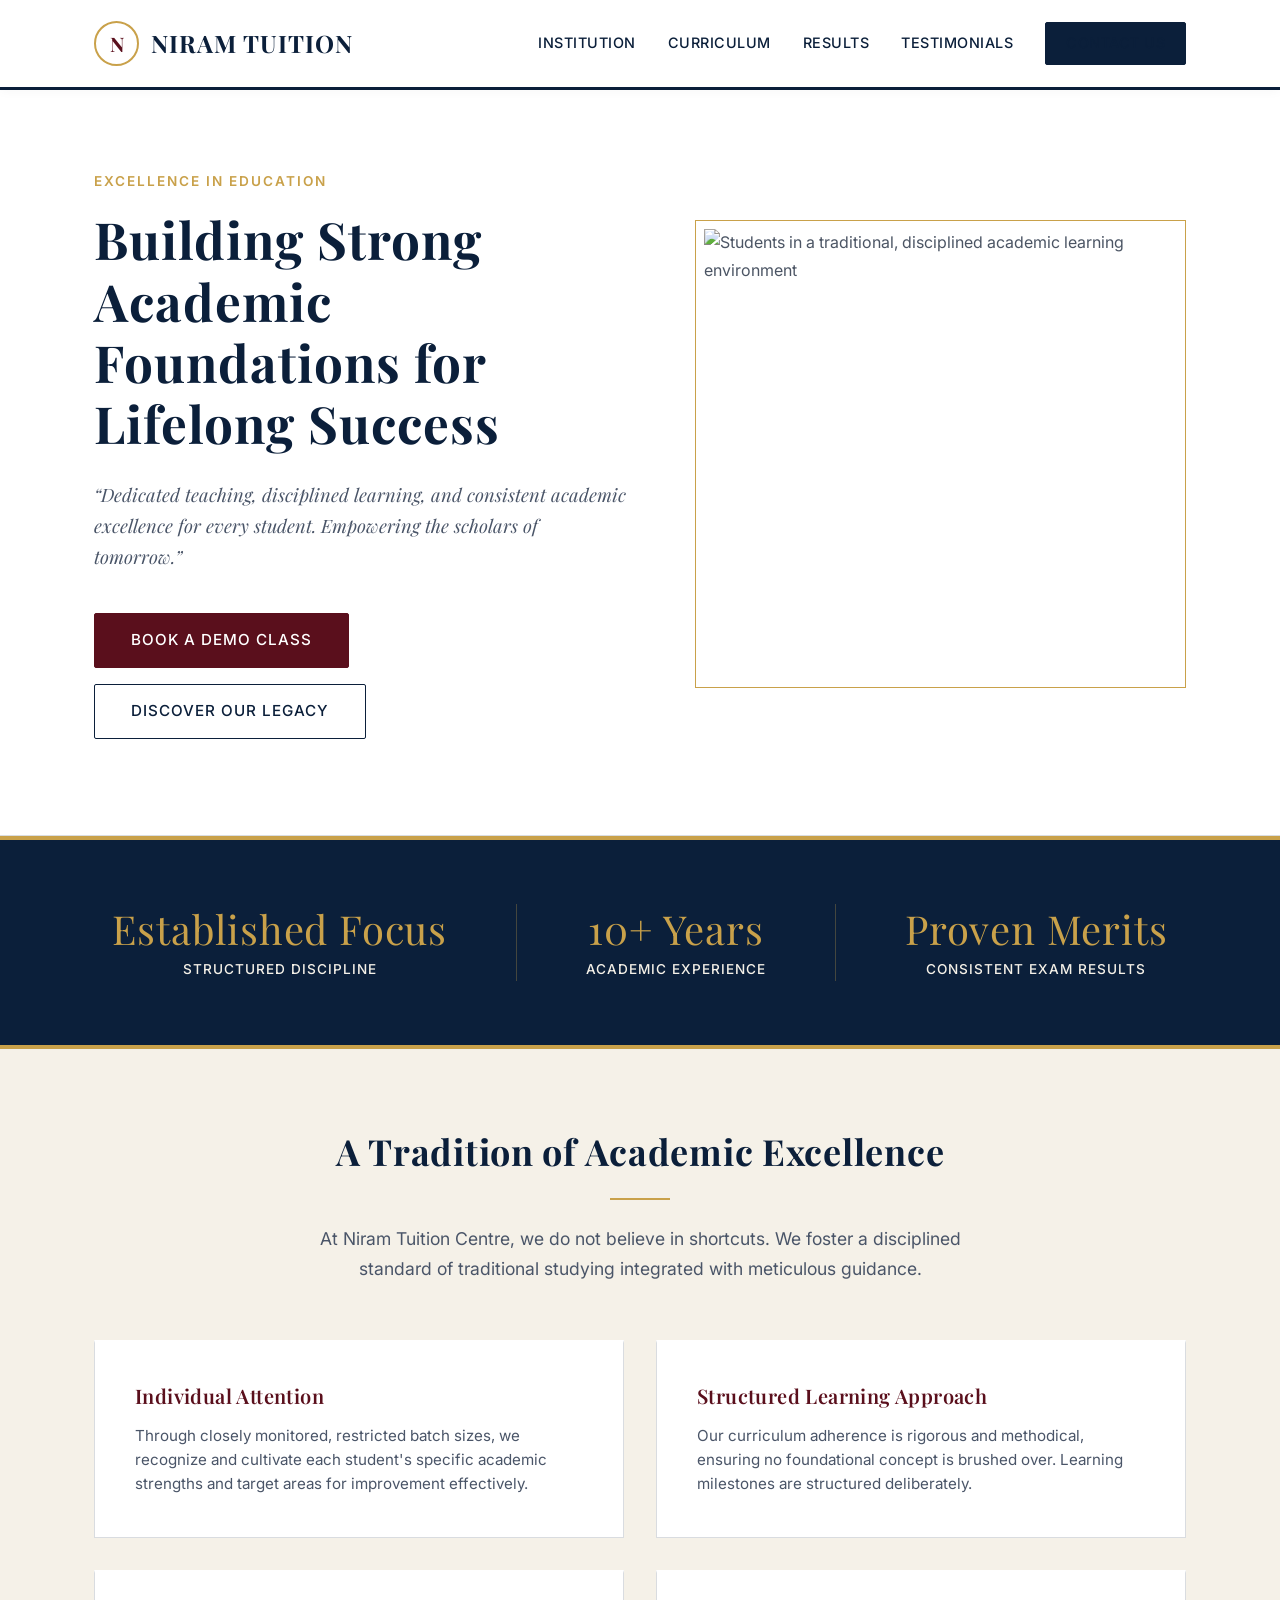
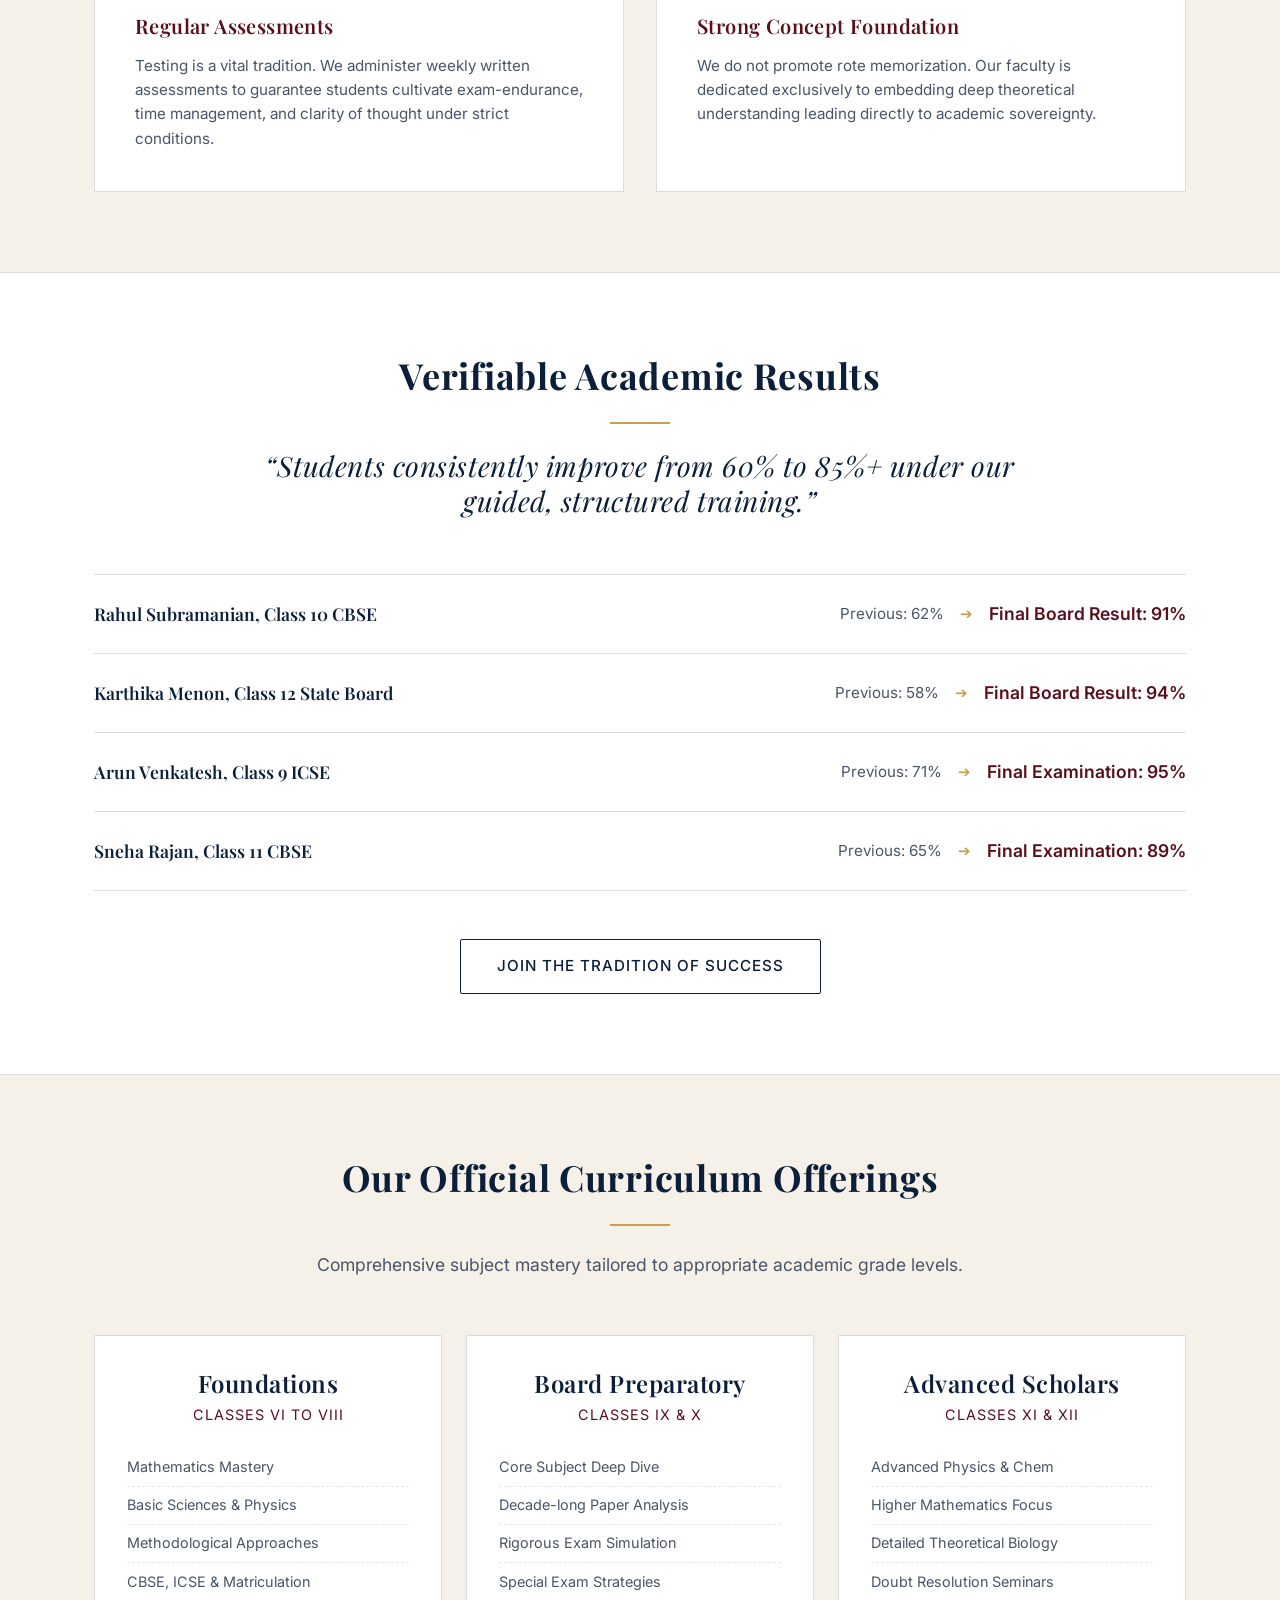
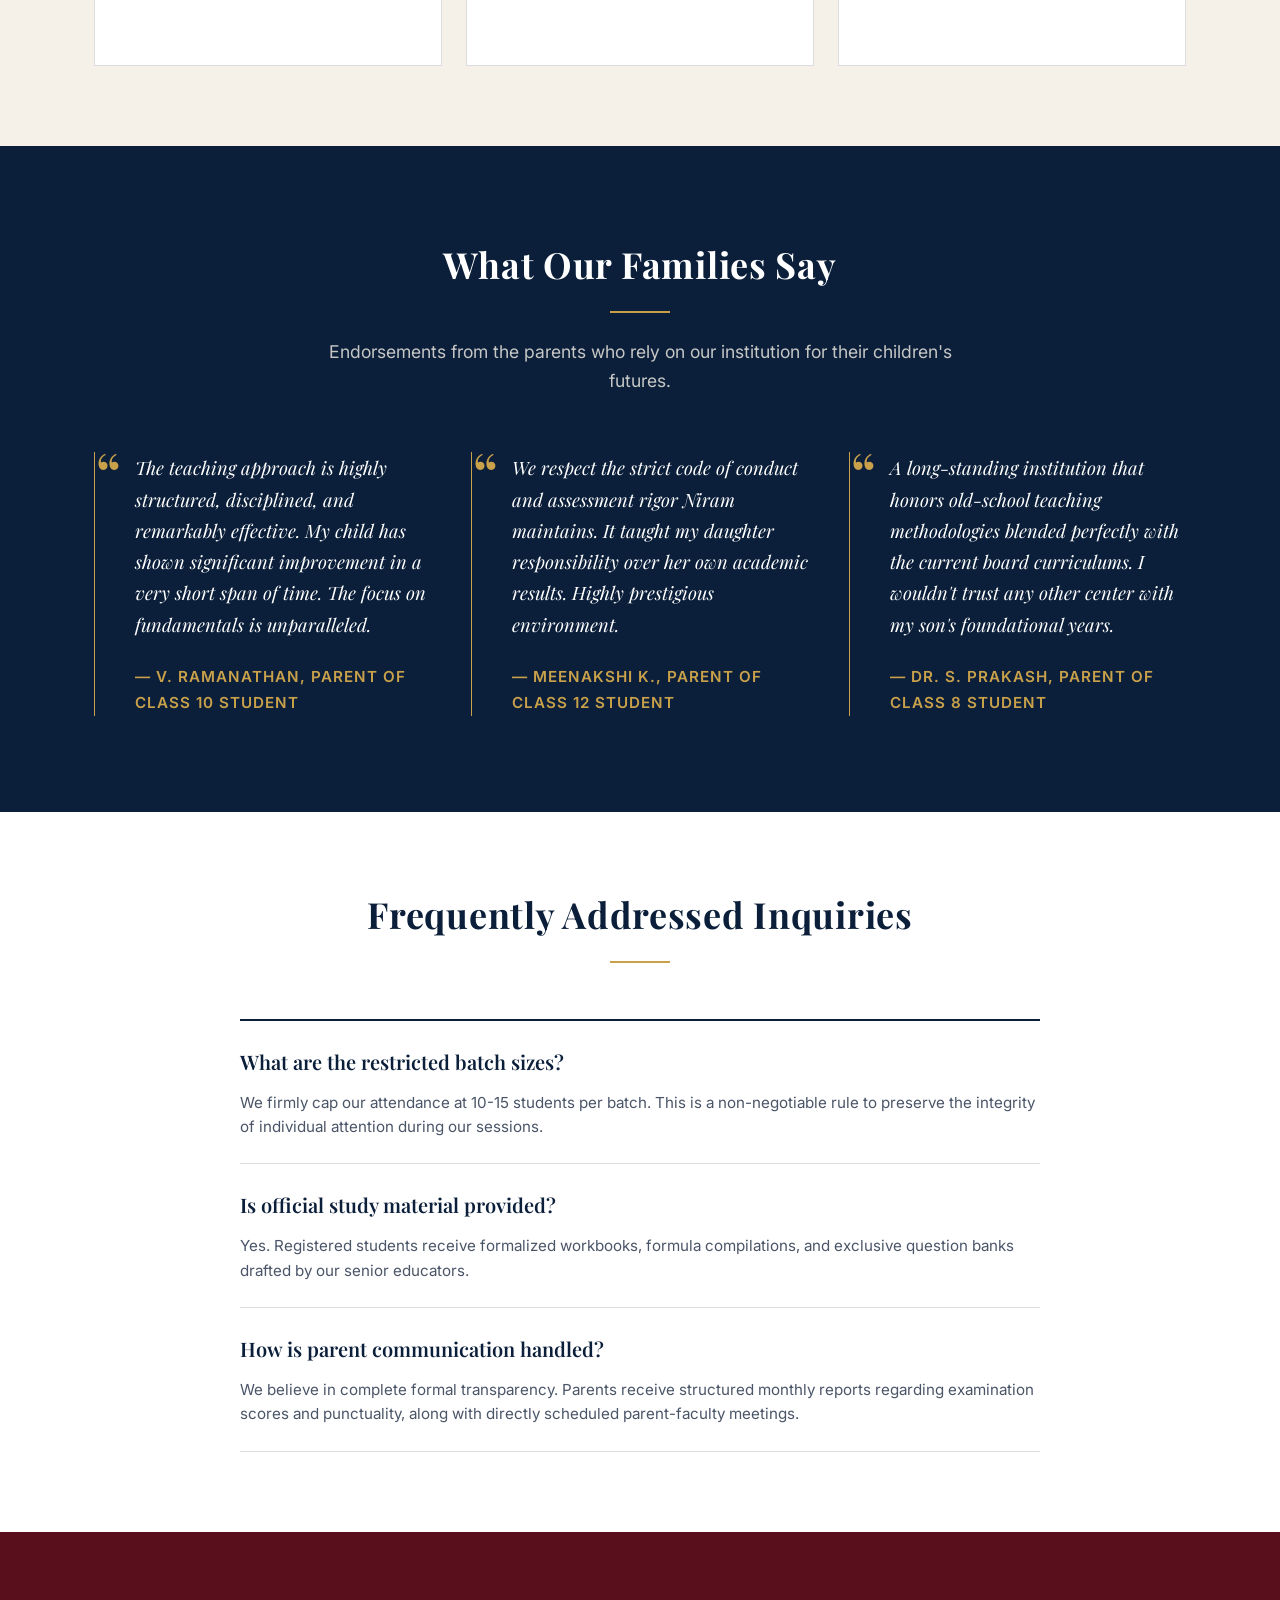
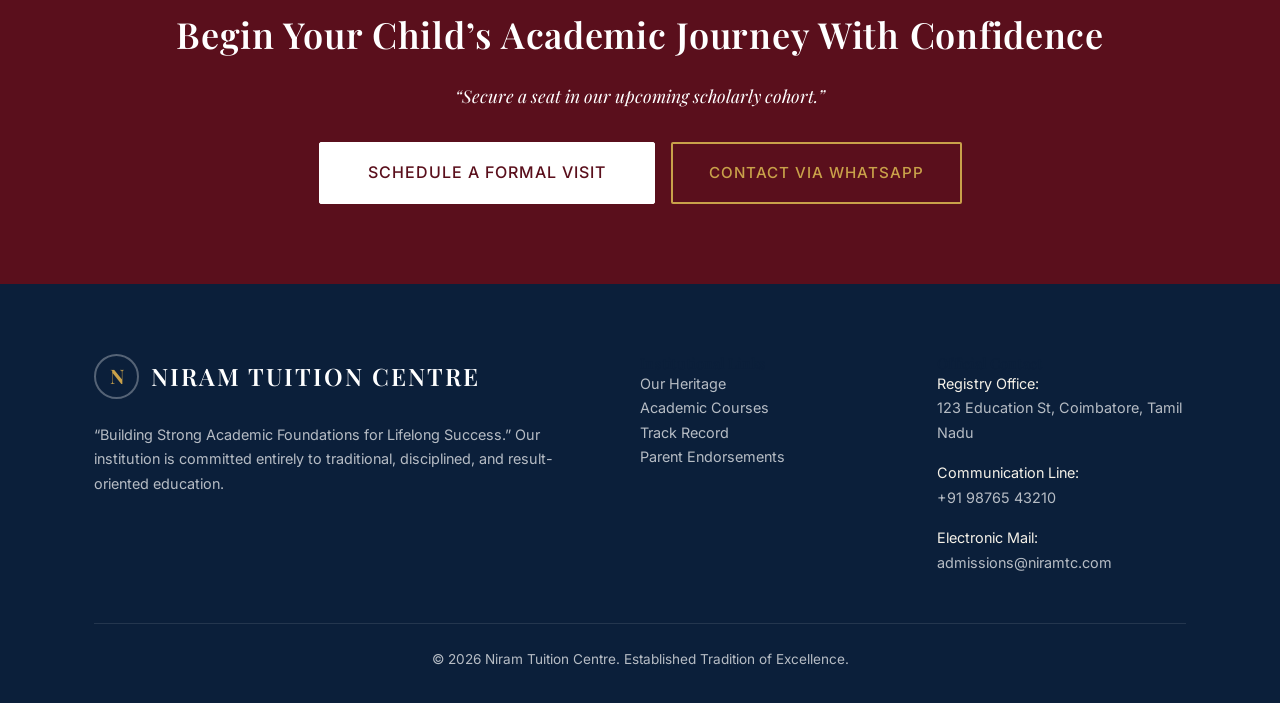
==== commit f20c2b26: "refactor: update visual identity with royal color palette, Playfair Display typography, and formal l" ====
--- a/public/index.html
+++ b/public/index.html
@@ -3,45 +3,40 @@
 <head>
   <meta charset="UTF-8">
   <meta name="viewport" content="width=device-width, initial-scale=1.0">
-  <meta name="description" content="Niram Tuition Centre. Improve Your Child’s Marks by 20–40% in Just 3 Months. Best coaching in Tamil Nadu.">
-  <title>Niram Tuition Centre — Premium Coaching</title>
-  <link rel="icon" type="image/x-icon" href="images/icons/favicon.ico">
-  <!-- Modern Font Pairing: Poppins (Headings) & Inter (Body) -->
-  <link href="https://fonts.googleapis.com/css2?family=Poppins:wght@400;500;600;700;800&family=Inter:wght@300;400;500;600&display=swap" rel="stylesheet">
+  <meta name="description" content="Niram Tuition Centre. Building Strong Academic Foundations for Lifelong Success. Legacy, Discipline, Excellence.">
+  <title>Niram Tuition Centre — A Tradition of Excellence</title>
+  
+  <!-- Classic Typography: Playfair Display for headings & Inter for body -->
+  <link href="https://fonts.googleapis.com/css2?family=Playfair+Display:ital,wght@0,400;0,600;0,700;1,400;1,600&family=Inter:wght@300;400;500;600&display=swap" rel="stylesheet">
   
   <style>
-    /* CSS Variables & Theme */
+    /* CSS Variables & Royal Theme */
     :root {
-      --font-heading: 'Poppins', sans-serif;
+      --font-heading: 'Playfair Display', serif;
       --font-body: 'Inter', sans-serif;
       
-      --color-cream: #FDF8F0;
-      --color-cream-dark: #F5EDD8;
-      --color-saffron: #E8891A;
-      --color-teal: #0F6E56;
-      --color-teal-dark: #085041;
+      --color-navy: #0B1F3A;
+      --color-maroon: #5A0F1C;
+      --color-gold: #C9A14A;
+      --color-gold-hover: #D4B062;
+      --color-cream: #F5F1E8;
+      --color-white: #FFFFFF;
+      --color-text-dark: #1A2433;
+      --color-text-body: #4A5568;
       
-      --color-text-primary: #1F2937;
-      --color-text-secondary: #4B5563;
-      --color-text-muted: #6B7280;
-      
-      --glass-bg: rgba(255, 255, 255, 0.85);
-      --glass-border: rgba(255, 255, 255, 0.4);
-      --glass-shadow: 0 8px 32px rgba(15, 110, 86, 0.08);
-      
-      --gradient-primary: linear-gradient(135deg, #0F6E56 0%, #0a4f3e 100%);
-      --gradient-accent: linear-gradient(135deg, #E8891A 0%, #d47a14 100%);
-      
-      --nav-height: 80px;
+      --border-thin: 1px solid rgba(11, 31, 58, 0.15);
+      --border-gold: 1px solid var(--color-gold);
+      --nav-height: 90px;
     }
 
     * { margin: 0; padding: 0; box-sizing: border-box; }
     html { scroll-behavior: smooth; font-size: 16px; }
+    
     body {
       font-family: var(--font-body);
-      color: var(--color-text-primary);
+      color: var(--color-text-body);
       background-color: var(--color-cream);
-      line-height: 1.6;
+      line-height: 1.7;
       overflow-x: hidden;
     }
 
@@ -49,222 +44,199 @@
     ul { list-style: none; }
     img { max-width: 100%; height: auto; display: block; }
     
-    h1, h2, h3, h4 { font-family: var(--font-heading); color: var(--color-teal-dark); line-height: 1.2; }
-    
-    .container { width: 100%; max-width: 1200px; margin: 0 auto; padding: 0 1.5rem; }
-    
-    /* Utility Classes */
-    .glass-card {
-      background: var(--glass-bg);
-      backdrop-filter: blur(12px);
-      -webkit-backdrop-filter: blur(12px);
-      border: 1px solid var(--glass-border);
-      border-radius: 20px;
-      box-shadow: var(--glass-shadow);
-      transition: transform 0.3s ease, box-shadow 0.3s ease;
-    }
-    .glass-card:hover {
-      transform: translateY(-5px);
-      box-shadow: 0 12px 40px rgba(15, 110, 86, 0.12);
-    }
-    
+    h1, h2, h3, h4, h5, h6 { 
+      font-family: var(--font-heading); 
+      color: var(--color-navy); 
+      line-height: 1.25; 
+      font-weight: 600; 
+      letter-spacing: 0.02em; 
+    }
+    
+    .container { width: 100%; max-width: 1140px; margin: 0 auto; padding: 0 1.5rem; }
+    
+    /* Layout Defaults */
+    section { padding: 5rem 0; position: relative; }
+    .section-title { text-align: center; margin-bottom: 3.5rem; }
+    .section-title h2 { font-size: 2.25rem; font-weight: 700; margin-bottom: 1rem; color: var(--color-navy); }
+    .section-title p { font-size: 1.1rem; color: var(--color-text-body); max-width: 650px; margin: 0 auto; font-family: var(--font-body); font-weight: 400; }
+    .divider { width: 60px; height: 2px; background-color: var(--color-gold); margin: 1.5rem auto; }
+    
+    /* Button Styles - Solid, Formal, Elegant */
     .btn {
       display: inline-flex; align-items: center; justify-content: center; gap: 0.5rem;
-      padding: 0.875rem 2rem; border-radius: 50px; font-family: var(--font-heading);
-      font-weight: 600; font-size: 1.05rem; cursor: pointer; transition: all 0.3s ease;
-      border: none;
-    }
-    .btn-primary { background: var(--gradient-accent); color: white; box-shadow: 0 4px 15px rgba(232, 137, 26, 0.3); }
-    .btn-primary:hover { transform: translateY(-2px); box-shadow: 0 8px 25px rgba(232, 137, 26, 0.4); }
-    .btn-whatsapp { background: #25D366; color: white; box-shadow: 0 4px 15px rgba(37, 211, 102, 0.3); }
-    .btn-whatsapp:hover { transform: translateY(-2px); box-shadow: 0 8px 25px rgba(37, 211, 102, 0.4); }
-    .btn-outline { border: 2px solid var(--color-teal); color: var(--color-teal); background: transparent; }
-    .btn-outline:hover { background: var(--color-teal); color: white; }
-
-    .section-title { text-align: center; margin-bottom: 3rem; }
-    .section-title h2 { font-size: 2.5rem; font-weight: 700; margin-bottom: 1rem; color: var(--color-teal-dark); }
-    .section-title p { font-size: 1.125rem; color: var(--color-text-secondary); max-width: 600px; margin: 0 auto; }
-    .highlight { color: var(--color-saffron); }
-    
-    /* Navbar */
+      padding: 0.85rem 2.25rem; font-family: var(--font-body); font-weight: 500; 
+      font-size: 0.95rem; cursor: pointer; transition: all 0.3s ease; text-transform: uppercase;
+      letter-spacing: 1px; border-radius: 2px;
+    }
+    .btn-maroon { background-color: var(--color-maroon); color: var(--color-white); border: 1px solid var(--color-maroon); }
+    .btn-maroon:hover { background-color: transparent; color: var(--color-maroon); }
+    
+    .btn-navy { background-color: var(--color-navy); color: var(--color-white); border: 1px solid var(--color-navy); }
+    .btn-navy:hover { background-color: transparent; color: var(--color-navy); }
+    
+    .btn-outline-gold { background-color: transparent; color: var(--color-gold); border: 1px solid var(--color-gold); }
+    .btn-outline-gold:hover { background-color: var(--color-gold); color: var(--color-white); }
+    
+    .btn-outline-navy { background-color: transparent; color: var(--color-navy); border: 1px solid var(--color-navy); }
+    .btn-outline-navy:hover { background-color: var(--color-navy); color: var(--color-white); }
+
+    /* Elegant Navbar */
     .navbar {
       position: fixed; top: 0; left: 0; width: 100%; height: var(--nav-height);
-      background: rgba(253, 248, 240, 0.85); backdrop-filter: blur(10px);
-      z-index: 1000; transition: all 0.3s ease; border-bottom: 1px solid rgba(15, 110, 86, 0.05);
-    }
-    .navbar.scrolled { background: rgba(255, 255, 255, 0.95); box-shadow: 0 2px 20px rgba(0,0,0,0.05); }
+      background: var(--color-white); z-index: 1000; transition: all 0.3s ease; 
+      border-bottom: 3px solid var(--color-navy); box-shadow: 0 2px 10px rgba(0,0,0,0.03);
+    }
     .navbar .container { display: flex; justify-content: space-between; align-items: center; height: 100%; }
-    .nav-brand { display: flex; align-items: center; gap: 0.75rem; font-family: var(--font-heading); font-size: 1.5rem; font-weight: 700; color: var(--color-teal); }
-    .nav-badge { width: 40px; height: 40px; border-radius: 12px; background: var(--gradient-accent); display: flex; align-items: center; justify-content: center; color: white; font-size: 1.1rem; box-shadow: 0 4px 10px rgba(232, 137, 26, 0.3); }
-    .nav-links { display: flex; gap: 1.5rem; align-items: center; }
-    .nav-links a { font-weight: 500; font-size: 0.95rem; color: var(--color-text-secondary); }
-    .nav-links a:hover { color: var(--color-saffron); }
-    .mobile-menu-btn { display: none; font-size: 1.5rem; background: none; border: none; color: var(--color-teal); cursor: pointer; }
-
-    /* Hero Section */
+    .nav-brand { display: flex; align-items: center; gap: 0.75rem; }
+    .nav-brand-text { font-family: var(--font-heading); font-size: 1.5rem; font-weight: 700; color: var(--color-navy); text-transform: uppercase; letter-spacing: 1px;}
+    .nav-crest { width: 45px; height: 45px; border: 2px solid var(--color-gold); border-radius: 50%; display: flex; align-items: center; justify-content: center; color: var(--color-maroon); font-family: var(--font-heading); font-size: 1.25rem; font-weight: 700; }
+    
+    .nav-links { display: flex; gap: 2rem; align-items: center; }
+    .nav-links a { font-family: var(--font-body); font-weight: 500; font-size: 0.9rem; color: var(--color-navy); text-transform: uppercase; letter-spacing: 0.5px; }
+    .nav-links a:hover { color: var(--color-gold); }
+    .mobile-menu-btn { display: none; font-size: 1.5rem; background: none; border: none; color: var(--color-navy); cursor: pointer; }
+
+    /* Hero Section - Royal & Academic */
     .hero {
-      padding-top: calc(var(--nav-height) + 4rem);
-      padding-bottom: 4rem;
-      position: relative;
-      overflow: hidden;
-    }
-    .hero::before {
-      content: ''; position: absolute; width: 600px; height: 600px;
-      background: radial-gradient(circle, rgba(15,110,86,0.08) 0%, rgba(253,248,240,0) 70%);
-      top: -100px; right: -100px; border-radius: 50%; z-index: -1;
-    }
-    .hero::after {
-      content: ''; position: absolute; width: 400px; height: 400px;
-      background: radial-gradient(circle, rgba(232,137,26,0.08) 0%, rgba(253,248,240,0) 70%);
-      bottom: -50px; left: -100px; border-radius: 50%; z-index: -1;
-    }
-    .hero-container { display: flex; align-items: center; gap: 4rem; justify-content: center; }
-    .hero-content { flex: 1; max-width: 600px; }
-    .hero-badge {
-      display: inline-block; padding: 0.4rem 1rem; background: rgba(232,137,26,0.1); 
-      color: var(--color-saffron); border-radius: 50px; font-weight: 600; font-size: 0.85rem;
-      margin-bottom: 1.5rem; letter-spacing: 0.5px;
-    }
-    .hero h1 { font-size: clamp(2.5rem, 5vw, 3.8rem); margin-bottom: 1.5rem; font-weight: 800; color: #111827; }
-    .hero p { font-size: 1.15rem; color: var(--color-text-secondary); margin-bottom: 2rem; max-width: 540px; }
-    .hero-buttons { display: flex; gap: 1rem; flex-wrap: wrap; align-items: center; }
-    .hero-urgency { margin-top: 1rem; font-size: 0.85rem; color: var(--color-text-muted); display: flex; align-items: center; gap: 0.5rem; }
-    .hero-urgency::before { content: '🔥'; }
-    .hero-image { flex: 1; position: relative; }
-    .hero-img-wrapper {
-      position: relative; border-radius: 24px; overflow: hidden;
-      box-shadow: 0 20px 40px rgba(15, 110, 86, 0.15); border: 8px solid white;
-    }
-    .hero-img-wrapper img { width: 100%; height: 500px; object-fit: cover; }
-    
-    /* Stats Row */
-    .stats-row { margin-top: 4rem; }
-    .stats-grid { display: grid; grid-template-columns: repeat(3, 1fr); gap: 2rem; }
-    .stat-card { text-align: center; padding: 1.5rem; }
-    .stat-card h3 { font-size: 2.5rem; color: var(--color-saffron); margin-bottom: 0.5rem; font-weight: 800; }
-    .stat-card p { font-weight: 500; color: var(--color-text-secondary); }
-
-    /* Results Section */
-    .results-sec { padding: 6rem 0; background: linear-gradient(180deg, var(--color-cream) 0%, white 100%); }
-    .results-grid { display: grid; grid-template-columns: repeat(auto-fit, minmax(280px, 1fr)); gap: 2rem; }
-    .result-card { padding: 2rem; text-align: center; }
-    .result-marks { display: flex; align-items: center; justify-content: center; gap: 1rem; margin: 1.5rem 0; }
-    .mark-box { background: var(--color-cream-dark); padding: 1rem; border-radius: 12px; }
-    .mark-box.after { background: var(--gradient-primary); color: white; }
-    .mark-box span { display: block; font-size: 0.8rem; text-transform: uppercase; font-weight: 600; opacity: 0.8; }
-    .mark-box strong { font-size: 1.8rem; font-family: var(--font-heading); }
-    .mark-arrow { color: var(--color-saffron); font-size: 1.5rem; }
-
-    /* USP Section */
-    .usp-sec { padding: 6rem 0; background: var(--color-teal); color: white; position: relative; }
-    .usp-sec .section-title h2 { color: white; }
-    .usp-sec .section-title p { color: rgba(255,255,255,0.8); }
-    .usp-grid { display: grid; grid-template-columns: repeat(auto-fit, minmax(250px, 1fr)); gap: 2rem; }
-    .usp-card { background: rgba(255,255,255,0.05); padding: 2rem; border-radius: 16px; border: 1px solid rgba(255,255,255,0.1); transition: all 0.3s ease; }
-    .usp-card:hover { background: rgba(255,255,255,0.1); transform: translateY(-5px); }
-    .usp-icon { width: 50px; height: 50px; background: rgba(232,137,26,0.2); border-radius: 12px; display: flex; align-items: center; justify-content: center; margin-bottom: 1.5rem; color: var(--color-saffron); font-size: 1.5rem; }
-    .usp-card h3 { color: white; margin-bottom: 1rem; font-size: 1.25rem; }
-    .usp-card p { color: rgba(255,255,255,0.7); font-size: 0.95rem; margin-bottom: 0; }
-
-    /* Courses Section */
-    .courses-sec { padding: 6rem 0; background: var(--color-cream); }
-    .courses-grid { display: grid; grid-template-columns: repeat(auto-fit, minmax(320px, 1fr)); gap: 2rem; }
-    .course-card { padding: 2.5rem; }
-    .course-badge { display: inline-block; padding: 0.3rem 0.8rem; background: var(--color-teal-light); color: var(--color-teal); border-radius: 8px; font-weight: 600; font-size: 0.8rem; margin-bottom: 1rem; }
-    .course-card h3 { font-size: 1.5rem; margin-bottom: 1rem; }
-    .course-features { margin: 1.5rem 0; }
-    .course-features li { display: flex; align-items: center; gap: 0.5rem; margin-bottom: 0.8rem; color: var(--color-text-secondary); font-size: 0.95rem; }
-    .course-features li::before { content: '✓'; color: var(--color-saffron); font-weight: bold; }
-
-    /* Trust / Testimonials */
-    .trust-sec { padding: 6rem 0; background: white; }
-    .testimonials-grid { display: grid; grid-template-columns: repeat(auto-fit, minmax(300px, 1fr)); gap: 2rem; }
-    .testi-card { padding: 2rem; }
-    .testi-rating { color: #FBBF24; margin-bottom: 1rem; letter-spacing: 2px; }
-    .testi-text { font-size: 1.1rem; font-style: italic; color: var(--color-text-primary); margin-bottom: 1.5rem; line-height: 1.7; }
-    .testi-author { display: flex; align-items: center; gap: 1rem; }
-    .testi-avatar { width: 45px; height: 45px; border-radius: 50%; background: var(--color-cream-dark); display: flex; align-items: center; justify-content: center; font-weight: 700; color: var(--color-teal); font-family: var(--font-heading); }
-    .testi-info h4 { font-size: 1rem; margin-bottom: 0.2rem; }
-    .testi-info p { margin: 0; font-size: 0.85rem; color: var(--color-text-muted); }
+      padding-top: calc(var(--nav-height) + 5rem);
+      padding-bottom: 6rem;
+      background-color: var(--color-white);
+      border-bottom: var(--border-thin);
+    }
+    .hero-container {
+      display: flex; align-items: center; justify-content: space-between; gap: 4rem;
+    }
+    .hero-content { flex: 1; max-width: 600px; text-align: left; }
+    
+    .hero-label {
+      font-family: var(--font-body); text-transform: uppercase; letter-spacing: 2px;
+      color: var(--color-gold); font-size: 0.85rem; font-weight: 600; display: block; margin-bottom: 1rem;
+    }
+    
+    .hero h1 { font-size: clamp(2.5rem, 4vw, 3.5rem); margin-bottom: 1.5rem; color: var(--color-navy); line-height: 1.2; font-weight: 700; }
+    .hero p { font-size: 1.15rem; color: var(--color-text-body); margin-bottom: 2.5rem; font-family: var(--font-heading); font-style: italic; }
+    
+    .hero-commands { display: flex; gap: 1rem; flex-wrap: wrap; }
+    
+    .hero-image { flex: 0 0 45%; position: relative; }
+    .hero-img-inner {
+      border: 1px solid var(--color-gold); padding: 0.5rem; background-color: var(--color-white);
+    }
+    .hero-img-inner img { width: 100%; height: 450px; object-fit: cover; filter: sepia(10%) contrast(105%); }
+
+    /* Legacy / Trust - Formal Banner */
+    .legacy-sec { background-color: var(--color-navy); color: var(--color-white); padding: 4rem 0; border-top: 4px solid var(--color-gold); border-bottom: 4px solid var(--color-gold); }
+    .legacy-grid { display: flex; justify-content: space-around; text-align: center; flex-wrap: wrap; gap: 2rem; }
+    .legacy-item h3 { font-family: var(--font-heading); font-size: 2.5rem; color: var(--color-gold); margin-bottom: 0.25rem; font-weight: 400; }
+    .legacy-item p { font-family: var(--font-body); text-transform: uppercase; font-size: 0.85rem; letter-spacing: 1px; color: var(--color-cream); font-weight: 500; }
+    .legacy-divider { width: 1px; background-color: rgba(201, 161, 74, 0.3); }
+
+    /* Why Choose Us - Minimal Borders */
+    .features-sec { background-color: var(--color-cream); }
+    .features-grid { display: grid; grid-template-columns: repeat(2, 1fr); gap: 2rem; }
+    .feature-card {
+      background-color: var(--color-white); border: var(--border-thin); padding: 2.5rem; 
+      transition: all 0.3s ease; position: relative; border-top: 3px solid transparent;
+    }
+    .feature-card:hover { border-top-color: var(--color-maroon); transform: translateY(-3px); box-shadow: 0 10px 30px rgba(11, 31, 58, 0.04); }
+    .feature-card h3 { font-size: 1.25rem; margin-bottom: 1rem; color: var(--color-maroon); }
+    .feature-card p { font-size: 0.95rem; margin: 0; line-height: 1.6; }
+
+    /* Student Results - Bold, Minimal */
+    .results-sec { background-color: var(--color-white); border-top: var(--border-thin); border-bottom: var(--border-thin); }
+    .results-banner { max-width: 800px; margin: 0 auto 3rem; text-align: center; }
+    .results-banner h3 { font-size: 1.75rem; font-style: italic; font-weight: 400; color: var(--color-navy); }
+    
+    .results-list { border-top: var(--border-thin); }
+    .result-row { padding: 1.5rem 0; border-bottom: var(--border-thin); display: flex; justify-content: space-between; align-items: center; }
+    .result-student { font-family: var(--font-heading); font-size: 1.1rem; color: var(--color-navy); font-weight: 600; width: 40%;}
+    .result-metric { font-family: var(--font-body); font-size: 0.95rem; display: flex; align-items: center; gap: 1rem; width: 60%; justify-content: flex-end; }
+    .result-metric span.before { color: var(--color-text-body); }
+    .result-metric span.arrow { color: var(--color-gold); }
+    .result-metric span.after { color: var(--color-maroon); font-weight: 600; font-size: 1.1rem; }
+
+    /* Elegant Courses List */
+    .courses-sec { background-color: var(--color-cream); }
+    .courses-grid { display: grid; grid-template-columns: repeat(3, 1fr); gap: 1.5rem; }
+    .course-card { background: var(--color-white); padding: 2rem; border: var(--border-thin); text-align: center; }
+    .course-card h3 { font-size: 1.5rem; color: var(--color-navy); margin-bottom: 0.5rem; }
+    .course-card h4 { font-family: var(--font-body); font-weight: 400; font-size: 0.9rem; color: var(--color-maroon); text-transform: uppercase; letter-spacing: 1px; margin-bottom: 1.5rem; }
+    .course-card ul { text-align: left; margin-bottom: 2rem; }
+    .course-card ul li { padding: 0.4rem 0; border-bottom: 1px dashed rgba(11, 31, 58, 0.1); font-size: 0.9rem; color: var(--color-text-body); }
+    .course-card ul li:last-child { border-bottom: none; }
+
+    /* Testimonials - Classic & Minimal */
+    .testi-sec { background-color: var(--color-navy); color: var(--color-cream); padding: 6rem 0; }
+    .testi-sec .section-title h2 { color: var(--color-white); }
+    .testi-sec .section-title p { color: rgba(245, 241, 232, 0.8); }
+    .testi-grid { display: grid; grid-template-columns: repeat(auto-fit, minmax(300px, 1fr)); gap: 2.5rem; }
+    .testi-card { border-left: 1px solid var(--color-gold); padding-left: 2.5rem; position: relative; }
+    .testi-card::before { content: '“'; font-family: var(--font-heading); font-size: 4rem; color: var(--color-gold); position: absolute; left: 0; top: -10px; line-height: 1; }
+    .testi-quote { font-family: var(--font-heading); font-style: italic; font-size: 1.15rem; line-height: 1.7; margin-bottom: 1.5rem; color: var(--color-white); }
+    .testi-author { font-family: var(--font-body); font-weight: 600; font-size: 0.95rem; color: var(--color-gold); text-transform: uppercase; letter-spacing: 1px; }
 
     /* FAQ Section */
-    .faq-sec { padding: 6rem 0; background: var(--color-cream); }
-    .faq-container { max-width: 800px; margin: 0 auto; }
-    .faq-item { background: white; border-radius: 12px; margin-bottom: 1rem; padding: 1.5rem; box-shadow: 0 4px 15px rgba(0,0,0,0.02); }
-    .faq-q { font-family: var(--font-heading); font-weight: 600; color: var(--color-teal-dark); font-size: 1.1rem; }
-    .faq-a { margin-top: 1rem; color: var(--color-text-secondary); font-size: 0.95rem; }
-
-    /* CTA Section */
-    .cta-sec { padding: 6rem 0; text-align: center; background: url('data:image/svg+xml;utf8,<svg width="100" height="100" xmlns="http://www.w3.org/2000/svg"><circle cx="50" cy="50" r="40" fill="%230F6E56" opacity="0.05"/></svg>') repeat; }
-    .cta-box { max-width: 800px; margin: 0 auto; padding: 4rem 2rem; background: var(--gradient-primary); border-radius: 24px; color: white; box-shadow: 0 20px 40px rgba(15, 110, 86, 0.2); }
-    .cta-box h2 { color: white; font-size: 2.5rem; margin-bottom: 1.5rem; }
-    .cta-box p { font-size: 1.2rem; opacity: 0.9; margin-bottom: 2rem; max-width: 600px; margin-left: auto; margin-right: auto; }
-    .cta-box .btn-primary { background: white; color: var(--color-teal); }
-    .cta-box .btn-primary:hover { background: var(--color-cream); box-shadow: 0 8px 25px rgba(0,0,0,0.1); }
-
-    /* Footer */
-    footer { background: #111827; color: white; padding: 4rem 0 2rem; }
-    .footer-grid { display: grid; grid-template-columns: repeat(auto-fit, minmax(200px, 1fr)); gap: 3rem; margin-bottom: 3rem; }
-    .footer-brand h3 { color: white; font-size: 1.5rem; margin-bottom: 1rem; display: flex; align-items: center; gap: 0.5rem; }
-    .footer-brand p { color: #9CA3AF; font-size: 0.95rem; }
-    .footer-links h4 { color: white; font-size: 1.1rem; margin-bottom: 1.5rem; }
-    .footer-links ul li { margin-bottom: 0.8rem; }
-    .footer-links ul a { color: #9CA3AF; font-size: 0.95rem; }
-    .footer-links ul a:hover { color: var(--color-saffron); }
-    .footer-bottom { text-align: center; padding-top: 2rem; border-top: 1px solid rgba(255,255,255,0.1); color: #6B7280; font-size: 0.9rem; }
-
-    /* Floating WhatsApp */
-    .whatsapp-float {
-      position: fixed; bottom: 30px; right: 30px; width: 60px; height: 60px;
-      background: #25D366; color: white; border-radius: 50%;
-      display: flex; align-items: center; justify-content: center;
-      box-shadow: 0 10px 30px rgba(37, 211, 102, 0.4); z-index: 1000;
-      transition: all 0.3s ease; animation: bounce 2s infinite;
-    }
-    .whatsapp-float:hover { transform: scale(1.1); animation: none; }
-    .whatsapp-float svg { width: 35px; height: 35px; fill: white; }
-    
-    @keyframes bounce {
-      0%, 20%, 50%, 80%, 100% { transform: translateY(0); }
-      40% { transform: translateY(-15px); }
-      60% { transform: translateY(-7px); }
-    }
-
-    /* Animations */
-    .fade-in { opacity: 0; transform: translateY(20px); transition: opacity 0.6s ease, transform 0.6s ease; }
-    .fade-in.visible { opacity: 1; transform: translateY(0); }
-
-    /* Responsive */
-    @media(max-width: 992px) {
+    .faq-sec { background-color: var(--color-white); }
+    .faq-wrapper { max-width: 800px; margin: 0 auto; border-top: 2px solid var(--color-navy); }
+    .faq-item { border-bottom: 1px solid rgba(11, 31, 58, 0.15); padding: 1.5rem 0; }
+    .faq-q { font-family: var(--font-heading); font-size: 1.25rem; font-weight: 600; color: var(--color-navy); margin-bottom: 0.75rem; }
+    .faq-a { font-family: var(--font-body); font-size: 0.95rem; color: var(--color-text-body); line-height: 1.6; }
+
+    /* CTA Section Banner */
+    .cta-sec { background-color: var(--color-maroon); color: var(--color-white); padding: 5rem 0; text-align: center; border-bottom: 6px solid var(--color-navy); }
+    .cta-sec h2 { color: var(--color-white); font-size: 2.25rem; margin-bottom: 1.5rem; }
+    .cta-sec .btn-cta { background-color: var(--color-white); color: var(--color-maroon); padding: 1rem 3rem; font-size: 1rem; border: 1px solid var(--color-white); }
+    .cta-sec .btn-cta:hover { background-color: transparent; color: var(--color-white); }
+
+    /* Footer - Full Traditional */
+    footer { background-color: var(--color-navy); color: rgba(255, 255, 255, 0.7); padding: 4rem 0 2rem; font-size: 0.9rem; }
+    .footer-grid { display: grid; grid-template-columns: 2fr 1fr 1fr; gap: 3rem; margin-bottom: 3rem; }
+    .footer-brand { margin-bottom: 1.5rem; display: flex; align-items: center; gap: 0.75rem; }
+    .footer-brand h3 { color: var(--color-gold); font-size: 1.5rem; text-transform: uppercase; letter-spacing: 2px; }
+    .footer-brand p { max-width: 400px; margin-top: 1rem; font-family: var(--font-heading); font-style: italic; color: var(--color-cream); font-size: 1rem; }
+    .footer h4 { color: var(--color-white); font-family: var(--font-body); text-transform: uppercase; font-size: 0.9rem; letter-spacing: 1px; margin-bottom: 1.5rem; padding-bottom: 0.5rem; border-bottom: 1px solid rgba(255,255,255,0.1); display: inline-block; }
+    .footer ul li { margin-bottom: 0.75rem; }
+    .footer ul a { color: rgba(255, 255, 255, 0.7); transition: color 0.3s ease; }
+    .footer ul a:hover { color: var(--color-gold); }
+    .footer-bottom { border-top: 1px solid rgba(255, 255, 255, 0.1); padding-top: 1.5rem; text-align: center; font-size: 0.85rem; }
+
+    /* Extremely Subtle Fade-in Animation */
+    .fade-classic { opacity: 0; transform: translateY(15px); transition: opacity 0.8s ease-out, transform 0.8s ease-out; }
+    .fade-classic.visible { opacity: 1; transform: translateY(0); }
+
+    /* Responsive Design */
+    @media(max-width: 900px) {
       .hero-container { flex-direction: column; text-align: center; }
-      .hero-buttons { justify-content: center; }
-      .hero-urgency { justify-content: center; }
-      .hero-img-wrapper img { height: 400px; }
-    }
-    @media(max-width: 768px) {
+      .hero-content { max-width: 100%; }
+      .hero-commands { justify-content: center; }
+      .hero-image { width: 100%; max-width: 500px; margin: 0 auto; }
+      .legacy-grid { flex-direction: column; gap: 3rem; }
+      .legacy-divider { width: 100px; height: 1px; margin: 0 auto; }
+      .features-grid, .courses-grid { grid-template-columns: 1fr; }
+      .footer-grid { grid-template-columns: 1fr; text-align: center; }
+      .footer-brand { justify-content: center; left: 0; align-items: center; flex-direction: column;}
       .nav-links { display: none; }
       .mobile-menu-btn { display: block; }
-      .stats-grid { grid-template-columns: 1fr; gap: 1rem; }
-      .cta-box { padding: 3rem 1.5rem; }
-      .section-title h2 { font-size: 2rem; }
+      .result-row { flex-direction: column; align-items: flex-start; gap: 0.5rem; }
+      .result-student, .result-metric { width: 100%; justify-content: flex-start; }
     }
   </style>
 </head>
 <body>
 
-  <!-- Navbar -->
+  <!-- Classic Navbar -->
   <nav class="navbar" id="navbar">
     <div class="container">
       <a href="index.html" class="nav-brand">
-        <div class="nav-badge">N</div>
-        Niram Tuition Centre
+        <div class="nav-crest">N</div>
+        <span class="nav-brand-text">Niram Tuition</span>
       </a>
       <div class="nav-links">
-        <a href="#about">Why Us</a>
-        <a href="#courses">Courses</a>
+        <a href="#about">Institution</a>
+        <a href="#courses">Curriculum</a>
         <a href="#results">Results</a>
         <a href="#testimonials">Testimonials</a>
-        <a href="https://wa.me/919876543210" target="_blank" class="btn btn-outline" style="padding: 0.5rem 1.5rem; font-size: 0.9rem;">Contact Us</a>
+        <a href="https://wa.me/919876543210" target="_blank" class="btn btn-navy" style="padding: 0.5rem 1.25rem;">Contact Us</a>
       </div>
       <button class="mobile-menu-btn">☰</button>
     </div>
@@ -274,43 +246,70 @@
   <section class="hero">
     <div class="container">
       <div class="hero-container">
-        <div class="hero-content fade-in">
-          <span class="hero-badge">🏆 Best Coaching in Tamil Nadu</span>
-          <h1>Improve Your Child’s Marks by <span class="highlight">20–40%</span> in Just 3 Months</h1>
-          <p>Expert guidance, small batch sizes, and proven teaching methods for consistent academic improvement. Give your child the edge they need.</p>
-          <div class="hero-buttons">
-            <a href="#demo" class="btn btn-primary">Book Free Demo Class</a>
-            <a href="https://wa.me/919876543210" target="_blank" class="btn btn-whatsapp">
-              <svg width="20" height="20" viewBox="0 0 24 24" fill="currentColor" style="margin-right:8px"><path d="M17.472 14.382c-.297-.149-1.758-.867-2.03-.967-.273-.099-.471-.148-.67.15-.197.297-.767.966-.94 1.164-.173.199-.347.223-.644.075-.297-.15-1.255-.463-2.39-1.475-.883-.788-1.48-1.761-1.653-2.059-.173-.297-.018-.458.13-.606.134-.133.298-.347.446-.52.149-.174.198-.298.298-.497.099-.198.05-.371-.025-.52-.075-.149-.669-1.612-.916-2.207-.242-.579-.487-.5-.669-.51-.173-.008-.371-.01-.57-.01-.198 0-.52.074-.792.372-.272.297-1.04 1.016-1.04 2.479 0 1.462 1.065 2.875 1.213 3.074.149.198 2.096 3.2 5.077 4.487.709.306 1.262.489 1.694.625.712.227 1.36.195 1.871.118.571-.085 1.758-.719 2.006-1.413.248-.694.248-1.289.173-1.413-.074-.124-.272-.198-.57-.347m-5.421 7.403h-.004a9.87 9.87 0 01-5.031-1.378l-.361-.214-3.741.982.998-3.648-.235-.374a9.86 9.86 0 01-1.51-5.26c.001-5.45 4.436-9.884 9.888-9.884 2.64 0 5.122 1.03 6.988 2.898a9.825 9.825 0 012.893 6.994c-.003 5.45-4.437 9.884-9.885 9.884m8.413-18.297A11.815 11.815 0 0012.05 0C5.495 0 .16 5.335.157 11.892c0 2.096.547 4.142 1.588 5.945L.057 24l6.305-1.654a11.882 11.882 0 005.683 1.448h.005c6.554 0 11.89-5.335 11.893-11.893a11.821 11.821 0 00-3.48-8.413z"/></svg>
-              Chat on WhatsApp
-            </a>
-          </div>
-          <div class="hero-urgency">Limited seats available for upcoming batch</div>
-        </div>
-        <div class="hero-image fade-in">
-          <div class="hero-img-wrapper">
-            <img src="https://images.unsplash.com/photo-1523240795612-9a054b0db644?auto=format&fit=crop&q=80&w=800" alt="Happy students studying effectively">
-          </div>
-        </div>
-      </div>
-
-      <!-- Trust Stats -->
-      <div class="stats-row fade-in">
-        <div class="glass-card">
-          <div class="stats-grid">
-            <div class="stat-card">
-              <h3>500+</h3>
-              <p>Students Trained</p>
-            </div>
-            <div class="stat-card">
-              <h3>10+</h3>
-              <p>Years Experience</p>
-            </div>
-            <div class="stat-card">
-              <h3>100%</h3>
-              <p>Top Results Every Year</p>
-            </div>
-          </div>
+        <div class="hero-content fade-classic">
+          <span class="hero-label">Excellence in Education</span>
+          <h1>Building Strong Academic Foundations for Lifelong Success</h1>
+          <p>“Dedicated teaching, disciplined learning, and consistent academic excellence for every student. Empowering the scholars of tomorrow.”</p>
+          <div class="hero-commands">
+            <a href="#demo" class="btn btn-maroon">Book a Demo Class</a>
+            <a href="about.html" class="btn btn-outline-navy">Discover Our Legacy</a>
+          </div>
+        </div>
+        <div class="hero-image fade-classic">
+          <div class="hero-img-inner">
+            <img src="https://images.unsplash.com/photo-1577896851231-70ef18881754?auto=format&fit=crop&q=80&w=800" alt="Students in a traditional, disciplined academic learning environment">
+          </div>
+        </div>
+      </div>
+    </div>
+  </section>
+
+  <!-- Legacy & Trust Banner -->
+  <div class="legacy-sec">
+    <div class="container">
+      <div class="legacy-grid fade-classic">
+        <div class="legacy-item">
+          <h3>Established Focus</h3>
+          <p>Structured Discipline</p>
+        </div>
+        <div class="legacy-divider"></div>
+        <div class="legacy-item">
+          <h3>10+ Years</h3>
+          <p>Academic Experience</p>
+        </div>
+        <div class="legacy-divider"></div>
+        <div class="legacy-item">
+          <h3>Proven Merits</h3>
+          <p>Consistent Exam Results</p>
+        </div>
+      </div>
+    </div>
+  </div>
+
+  <!-- Why Choose Us / Academic Features -->
+  <section class="features-sec" id="about">
+    <div class="container">
+      <div class="section-title fade-classic">
+        <h2>A Tradition of Academic Excellence</h2>
+        <div class="divider"></div>
+        <p>At Niram Tuition Centre, we do not believe in shortcuts. We foster a disciplined standard of traditional studying integrated with meticulous guidance.</p>
+      </div>
+      <div class="features-grid">
+        <div class="feature-card fade-classic">
+          <h3>Individual Attention</h3>
+          <p>Through closely monitored, restricted batch sizes, we recognize and cultivate each student's specific academic strengths and target areas for improvement effectively.</p>
+        </div>
+        <div class="feature-card fade-classic">
+          <h3>Structured Learning Approach</h3>
+          <p>Our curriculum adherence is rigorous and methodical, ensuring no foundational concept is brushed over. Learning milestones are structured deliberately.</p>
+        </div>
+        <div class="feature-card fade-classic">
+          <h3>Regular Assessments</h3>
+          <p>Testing is a vital tradition. We administer weekly written assessments to guarantee students cultivate exam-endurance, time management, and clarity of thought under strict conditions.</p>
+        </div>
+        <div class="feature-card fade-classic">
+          <h3>Strong Concept Foundation</h3>
+          <p>We do not promote rote memorization. Our faculty is dedicated exclusively to embedding deep theoretical understanding leading directly to academic sovereignty.</p>
         </div>
       </div>
     </div>
@@ -319,287 +318,212 @@
   <!-- Results Section -->
   <section class="results-sec" id="results">
     <div class="container">
-      <div class="section-title fade-in">
-        <h2>Our <span class="highlight">Student Results</span></h2>
-        <p>Real progress from our dedicated students. Witness the transformation that concept-based learning brings.</p>
-      </div>
-      <div class="results-grid">
-        <div class="glass-card result-card fade-in">
-          <h4 style="font-size:1.2rem; margin-bottom:0.5rem;">Rahul S. (Class 10 - CBSE)</h4>
-          <p class="highlight" style="font-weight:600; font-size:0.9rem;">Math & Science Focus</p>
-          <div class="result-marks">
-            <div class="mark-box">
-              <span>Before joining</span>
-              <strong>62%</strong>
-            </div>
-            <div class="mark-arrow">➔</div>
-            <div class="mark-box after">
-              <span>After 3 Months</span>
-              <strong>89%</strong>
-            </div>
-          </div>
-          <p style="font-size:0.9rem; color:var(--color-text-muted);">"Rahul now loves Math and completes homework without being told."</p>
-        </div>
-        <div class="glass-card result-card fade-in">
-          <h4 style="font-size:1.2rem; margin-bottom:0.5rem;">Karthika M. (Class 12 - State)</h4>
-          <p class="highlight" style="font-weight:600; font-size:0.9rem;">Physics & Chemistry</p>
-          <div class="result-marks">
-            <div class="mark-box">
-              <span>Before joining</span>
-              <strong>58%</strong>
-            </div>
-            <div class="mark-arrow">➔</div>
-            <div class="mark-box after">
-              <span>Board Exam</span>
-              <strong>92%</strong>
-            </div>
-          </div>
-          <p style="font-size:0.9rem; color:var(--color-text-muted);">"Achieved school top-10 rank. The regular tests made all the difference."</p>
-        </div>
-        <div class="glass-card result-card fade-in">
-          <h4 style="font-size:1.2rem; margin-bottom:0.5rem;">Arun V. (Class 9 - ICSE)</h4>
-          <p class="highlight" style="font-weight:600; font-size:0.9rem;">All Subjects</p>
-          <div class="result-marks">
-            <div class="mark-box">
-              <span>Before joining</span>
-              <strong>70%</strong>
-            </div>
-            <div class="mark-arrow">➔</div>
-            <div class="mark-box after">
-              <span>Final Exam</span>
-              <strong>95%</strong>
-            </div>
-          </div>
-          <p style="font-size:0.9rem; color:var(--color-text-muted);">"Conceptual clarity improved drastically. Highly recommend Niram."</p>
-        </div>
-      </div>
-    </div>
-  </section>
-
-  <!-- USP Section -->
-  <section class="usp-sec" id="about">
-    <div class="container">
-      <div class="section-title fade-in">
-        <h2>Why Choose <span class="highlight">Niram Tuition Centre?</span></h2>
-        <p>We don't just teach for exams; we build a strong foundation. Here is how we guarantee academic success.</p>
-      </div>
-      <div class="usp-grid">
-        <div class="usp-card fade-in">
-          <div class="usp-icon">👥</div>
-          <h3>Small Batch Sizes</h3>
-          <p>Maximum 10-15 students per batch ensures your child is never lost in a crowd. We guarantee personal attention.</p>
-        </div>
-        <div class="usp-card fade-in">
-          <div class="usp-icon">🎯</div>
-          <h3>Individual Attention</h3>
-          <p>We identify your child's weak spots and work specifically on overcoming their unique academic hurdles.</p>
-        </div>
-        <div class="usp-card fade-in">
-          <div class="usp-icon">📝</div>
-          <h3>Weekly Revision Tests</h3>
-          <p>Continuous assessment helps reduce exam fear and ensures concepts are retained, not just memorized momentarily.</p>
-        </div>
-        <div class="usp-card fade-in">
-          <div class="usp-icon">📊</div>
-          <h3>Parent Progress Updates</h3>
-          <p>Regular transparent reports and meetings. You will always know precisely how your child is performing.</p>
-        </div>
-      </div>
-    </div>
-  </section>
-
-  <!-- Courses Section -->
+      <div class="section-title fade-classic">
+        <h2>Verifiable Academic Results</h2>
+        <div class="divider"></div>
+        <div class="results-banner">
+          <h3>“Students consistently improve from 60% to 85%+ under our guided, structured training.”</h3>
+        </div>
+      </div>
+      <div class="results-list fade-classic">
+        <div class="result-row">
+          <div class="result-student">Rahul Subramanian, Class 10 CBSE</div>
+          <div class="result-metric">
+            <span class="before">Previous: 62%</span>
+            <span class="arrow">➔</span>
+            <span class="after">Final Board Result: 91%</span>
+          </div>
+        </div>
+        <div class="result-row">
+          <div class="result-student">Karthika Menon, Class 12 State Board</div>
+          <div class="result-metric">
+            <span class="before">Previous: 58%</span>
+            <span class="arrow">➔</span>
+            <span class="after">Final Board Result: 94%</span>
+          </div>
+        </div>
+        <div class="result-row">
+          <div class="result-student">Arun Venkatesh, Class 9 ICSE</div>
+          <div class="result-metric">
+            <span class="before">Previous: 71%</span>
+            <span class="arrow">➔</span>
+            <span class="after">Final Examination: 95%</span>
+          </div>
+        </div>
+        <div class="result-row">
+          <div class="result-student">Sneha Rajan, Class 11 CBSE</div>
+          <div class="result-metric">
+            <span class="before">Previous: 65%</span>
+            <span class="arrow">➔</span>
+            <span class="after">Final Examination: 89%</span>
+          </div>
+        </div>
+      </div>
+      <div style="text-align: center; margin-top: 3rem;">
+        <a href="#demo" class="btn btn-outline-navy">Join the Tradition of Success</a>
+      </div>
+    </div>
+  </section>
+
+  <!-- Courses / Curriculum -->
   <section class="courses-sec" id="courses">
     <div class="container">
-      <div class="section-title fade-in">
-        <h2>Our <span class="highlight">Tutoring Programs</span></h2>
-        <p>Specialized coaching designed for different educational stages.</p>
+      <div class="section-title fade-classic">
+        <h2>Our Official Curriculum Offerings</h2>
+        <div class="divider"></div>
+        <p>Comprehensive subject mastery tailored to appropriate academic grade levels.</p>
       </div>
       <div class="courses-grid">
-        <div class="glass-card course-card fade-in">
-          <span class="course-badge">Foundation</span>
-          <h3>Classes 6 to 8</h3>
-          <p>Building strong fundamentals for high school readiness.</p>
-          <ul class="course-features">
-            <li>Mathematics & Sciences (Physics, Chem, Bio)</li>
-            <li>CBSE, ICSE & Matriculation Boards</li>
-            <li>Concept-based learning approach</li>
-            <li>Weekly worksheets and practice</li>
+        <div class="course-card fade-classic">
+          <h3>Foundations</h3>
+          <h4>Classes VI to VIII</h4>
+          <ul>
+            <li>Mathematics Mastery</li>
+            <li>Basic Sciences & Physics</li>
+            <li>Methodological Approaches</li>
+            <li>CBSE, ICSE & Matriculation</li>
           </ul>
-          <a href="#demo" class="btn btn-outline" style="width:100%">Book Demo</a>
-        </div>
-        <div class="glass-card course-card fade-in">
-          <span class="course-badge" style="background: rgba(232,137,26,0.1); color: var(--color-saffron);">Board Prep</span>
-          <h3>Classes 9 & 10</h3>
-          <p>Intensive preparation for crucial board examinations.</p>
-          <ul class="course-features">
-            <li>All core subjects with specialized faculty</li>
-            <li>Past 10-year question paper solving</li>
-            <li>Time management strategies for exams</li>
-            <li>Regular mock board exams</li>
+        </div>
+        <div class="course-card fade-classic">
+          <h3>Board Preparatory</h3>
+          <h4>Classes IX & X</h4>
+          <ul>
+            <li>Core Subject Deep Dive</li>
+            <li>Decade-long Paper Analysis</li>
+            <li>Rigorous Exam Simulation</li>
+            <li>Special Exam Strategies</li>
           </ul>
-          <a href="#demo" class="btn btn-primary" style="width:100%">Book Demo</a>
-        </div>
-        <div class="glass-card course-card fade-in">
-          <span class="course-badge" style="background: rgba(107, 63, 160, 0.1); color: #6B3FA0;">Advanced</span>
-          <h3>Classes 11 & 12</h3>
-          <p>In-depth conceptual mastery for higher secondary.</p>
-          <ul class="course-features">
-            <li>Physics, Chemistry, Mathematics, Biology</li>
-            <li>Customized study materials provided</li>
-            <li>Focus on competitive exam foundations</li>
-            <li>Doubt clearing sessions anytime</li>
+        </div>
+        <div class="course-card fade-classic">
+          <h3>Advanced Scholars</h3>
+          <h4>Classes XI & XII</h4>
+          <ul>
+            <li>Advanced Physics & Chem</li>
+            <li>Higher Mathematics Focus</li>
+            <li>Detailed Theoretical Biology</li>
+            <li>Doubt Resolution Seminars</li>
           </ul>
-          <a href="#demo" class="btn btn-outline" style="width:100%">Book Demo</a>
-        </div>
-      </div>
-    </div>
-  </section>
-
-  <!-- Trust Section (Testimonials) -->
-  <section class="trust-sec" id="testimonials">
-    <div class="container">
-      <div class="section-title fade-in">
-        <h2>Why Parents <span class="highlight">Trust Us</span></h2>
-        <p>Don't just take our word for it. Hear from the parents who have seen the Niram difference.</p>
-      </div>
-      <div class="testimonials-grid">
-        <div class="glass-card testi-card fade-in">
-          <div class="testi-rating">★★★★★</div>
-          <p class="testi-text">"My son improved from 65% to 88% in just 2 months! The individual attention he gets here is phenomenal. The teachers genuinely care about his progress."</p>
-          <div class="testi-author">
-            <div class="testi-avatar">SR</div>
-            <div class="testi-info">
-              <h4>Sriram's Mother</h4>
-              <p>Class 10 CBSE Student</p>
-            </div>
-          </div>
-        </div>
-        <div class="glass-card testi-card fade-in">
-          <div class="testi-rating">★★★★★</div>
-          <p class="testi-text">"We tried several home tutors before finding Niram Tuition Centre. The structured environment, weekly tests, and regular updates provide peace of mind."</p>
-          <div class="testi-author">
-            <div class="testi-avatar">VM</div>
-            <div class="testi-info">
-              <h4>Vignesh Menon</h4>
-              <p>Parent of Class 12 Student</p>
-            </div>
-          </div>
-        </div>
-        <div class="glass-card testi-card fade-in">
-          <div class="testi-rating">★★★★★</div>
-          <p class="testi-text">"The way they simplified complex Physics concepts completely changed my daughter's attitude towards the subject. She now looks forward to her classes."</p>
-          <div class="testi-author">
-            <div class="testi-avatar">AK</div>
-            <div class="testi-info">
-              <h4>Anitha Krishnan</h4>
-              <p>Class 9 ICSE Parent</p>
-            </div>
-          </div>
-        </div>
-      </div>
-    </div>
-  </section>
-
-  <!-- FAQs -->
+        </div>
+      </div>
+    </div>
+  </section>
+
+  <!-- Testimonials Section -->
+  <section class="testi-sec" id="testimonials">
+    <div class="container">
+      <div class="section-title fade-classic">
+        <h2>What Our Families Say</h2>
+        <div class="divider"></div>
+        <p>Endorsements from the parents who rely on our institution for their children's futures.</p>
+      </div>
+      <div class="testi-grid">
+        <div class="testi-card fade-classic">
+          <p class="testi-quote">The teaching approach is highly structured, disciplined, and remarkably effective. My child has shown significant improvement in a very short span of time. The focus on fundamentals is unparalleled.</p>
+          <div class="testi-author">— V. Ramanathan, Parent of Class 10 Student</div>
+        </div>
+        <div class="testi-card fade-classic">
+          <p class="testi-quote">We respect the strict code of conduct and assessment rigor Niram maintains. It taught my daughter responsibility over her own academic results. Highly prestigious environment.</p>
+          <div class="testi-author">— Meenakshi K., Parent of Class 12 Student</div>
+        </div>
+        <div class="testi-card fade-classic">
+          <p class="testi-quote">A long-standing institution that honors old-school teaching methodologies blended perfectly with the current board curriculums. I wouldn't trust any other center with my son's foundational years.</p>
+          <div class="testi-author">— Dr. S. Prakash, Parent of Class 8 Student</div>
+        </div>
+      </div>
+    </div>
+  </section>
+
+  <!-- FAQ Section (Clean & Formal) -->
   <section class="faq-sec">
     <div class="container">
-      <div class="section-title fade-in">
-        <h2>Frequently Asked <span class="highlight">Questions</span></h2>
-        <p>Everything you need to know before joining.</p>
-      </div>
-      <div class="faq-container">
-        <div class="faq-item fade-in">
-          <div class="faq-q">How many students are there in a single batch?</div>
-          <div class="faq-a">We strictly maintain small batch sizes of 10-15 students. This allows our expert teachers to provide individual attention and address specific doubts immediately.</div>
-        </div>
-        <div class="faq-item fade-in">
-          <div class="faq-q">Do you provide study materials and notes?</div>
-          <div class="faq-a">Yes, we provide comprehensive, expertly crafted study materials, formula sheets, and chapter-wise question banks tailored to the specific board syllabus.</div>
-        </div>
-        <div class="faq-item fade-in">
-          <div class="faq-q">How often are tests conducted?</div>
-          <div class="faq-a">We conduct weekly revision tests on topics covered during that week. Additionally, we hold monthly cumulative mock exams to prepare students for school tests.</div>
-        </div>
-        <div class="faq-item fade-in">
-          <div class="faq-q">How do you track and report progress to parents?</div>
-          <div class="faq-a">Parents receive detailed SMS/WhatsApp reports after every major test. We also schedule brief parent-teacher meetings once a month to discuss the child's academic trajectory.</div>
-        </div>
-      </div>
-    </div>
-  </section>
-
-  <!-- CTA Box -->
+      <div class="section-title fade-classic">
+        <h2>Frequently Addressed Inquiries</h2>
+        <div class="divider"></div>
+      </div>
+      <div class="faq-wrapper">
+        <div class="faq-item fade-classic">
+          <div class="faq-q">What are the restricted batch sizes?</div>
+          <div class="faq-a">We firmly cap our attendance at 10-15 students per batch. This is a non-negotiable rule to preserve the integrity of individual attention during our sessions.</div>
+        </div>
+        <div class="faq-item fade-classic">
+          <div class="faq-q">Is official study material provided?</div>
+          <div class="faq-a">Yes. Registered students receive formalized workbooks, formula compilations, and exclusive question banks drafted by our senior educators.</div>
+        </div>
+        <div class="faq-item fade-classic">
+          <div class="faq-q">How is parent communication handled?</div>
+          <div class="faq-a">We believe in complete formal transparency. Parents receive structured monthly reports regarding examination scores and punctuality, along with directly scheduled parent-faculty meetings.</div>
+        </div>
+      </div>
+    </div>
+  </section>
+
+  <!-- Final CTA (Subtle / Classic) -->
   <section class="cta-sec" id="demo">
-    <div class="container fade-in">
-      <div class="cta-box glass-card">
-        <h2>Start Improving Marks Now</h2>
-        <p>Give your child the academic support they deserve. Schedule a free, no-obligation demo class to experience our teaching methodology.</p>
-        <div style="display: flex; gap: 1rem; justify-content: center; flex-wrap: wrap;">
-          <a href="enquiry.html" class="btn btn-primary">Book a Free Demo Class Today</a>
-          <a href="https://wa.me/919876543210" target="_blank" class="btn btn-whatsapp">Message on WhatsApp</a>
-        </div>
-      </div>
-    </div>
-  </section>
-
-  <!-- Footer -->
+    <div class="container fade-classic">
+      <h2>Begin Your Child’s Academic Journey With Confidence</h2>
+      <p style="margin-bottom: 2rem; font-family: var(--font-heading); font-size: 1.1rem; font-style: italic;">“Secure a seat in our upcoming scholarly cohort.”</p>
+      <div style="display: flex; gap: 1rem; justify-content: center; flex-wrap: wrap;">
+        <a href="enquiry.html" class="btn btn-cta">Schedule a Formal Visit</a>
+        <a href="https://wa.me/919876543210" target="_blank" class="btn btn-outline-gold" style="border-width: 2px;">Contact via WhatsApp</a>
+      </div>
+    </div>
+  </section>
+
+  <!-- Dark Premium Footer -->
   <footer>
     <div class="container">
       <div class="footer-grid">
-        <div class="footer-brand">
-          <h3>
-            <div style="width:30px;height:30px;background:var(--color-saffron);border-radius:8px;display:flex;align-items:center;justify-content:center;color:white;font-size:14px">N</div>
-            Niram Tuition
-          </h3>
-          <p>Expert coaching combining traditional values with modern teaching methodologies. Empowering students to excel.</p>
+        <div>
+          <div class="footer-brand">
+            <div class="nav-crest" style="border-color: rgba(255,255,255,0.3); color: var(--color-gold);">N</div>
+            <h3 style="color: var(--color-white)">Niram Tuition Centre</h3>
+          </div>
+          <p>“Building Strong Academic Foundations for Lifelong Success.” Our institution is committed entirely to traditional, disciplined, and result-oriented education.</p>
         </div>
         <div class="footer-links">
-          <h4>Quick Links</h4>
+          <h4>Institutional Links</h4>
           <ul>
-            <li><a href="#about">Why Choose Us</a></li>
-            <li><a href="#courses">Courses Offerred</a></li>
-            <li><a href="#results">Student Results</a></li>
-            <li><a href="#testimonials">Parent Reviews</a></li>
+            <li><a href="#about">Our Heritage</a></li>
+            <li><a href="#courses">Academic Courses</a></li>
+            <li><a href="#results">Track Record</a></li>
+            <li><a href="#testimonials">Parent Endorsements</a></li>
           </ul>
         </div>
-        <div class="footer-links">
-          <h4>Contact Us</h4>
+        <div class="footer-contact">
+          <h4>Official Contact</h4>
           <ul>
-            <li>📍 123 Education St, Coimbatore</li>
-            <li>📞 +91 98765 43210</li>
-            <li>✉️ info@niramtc.com</li>
+            <li style="color: var(--color-cream)">Registry Office:</li>
+            <li>123 Education St, Coimbatore, Tamil Nadu</li>
+            <li style="margin-top: 1rem; color: var(--color-cream)">Communication Line:</li>
+            <li><a href="tel:+919876543210">+91 98765 43210</a></li>
+            <li style="margin-top: 1rem; color: var(--color-cream)">Electronic Mail:</li>
+            <li><a href="mailto:info@niramtc.com">admissions@niramtc.com</a></li>
           </ul>
         </div>
       </div>
       <div class="footer-bottom">
-        <p>&copy; 2026 Niram Tuition Centre. All rights reserved.</p>
+        <p>&copy; 2026 Niram Tuition Centre. Established Tradition of Excellence.</p>
       </div>
     </div>
   </footer>
 
-  <!-- WhatsApp Floating Button -->
-  <a href="https://wa.me/919876543210?text=Hi!%20I%20would%20like%20to%20book%20a%20free%20demo%20class." target="_blank" class="whatsapp-float" aria-label="Chat on WhatsApp">
-    <svg viewBox="0 0 24 24"><path d="M17.472 14.382c-.297-.149-1.758-.867-2.03-.967-.273-.099-.471-.148-.67.15-.197.297-.767.966-.94 1.164-.173.199-.347.223-.644.075-.297-.15-1.255-.463-2.39-1.475-.883-.788-1.48-1.761-1.653-2.059-.173-.297-.018-.458.13-.606.134-.133.298-.347.446-.52.149-.174.198-.298.298-.497.099-.198.05-.371-.025-.52-.075-.149-.669-1.612-.916-2.207-.242-.579-.487-.5-.669-.51-.173-.008-.371-.01-.57-.01-.198 0-.52.074-.792.372-.272.297-1.04 1.016-1.04 2.479 0 1.462 1.065 2.875 1.213 3.074.149.198 2.096 3.2 5.077 4.487.709.306 1.262.489 1.694.625.712.227 1.36.195 1.871.118.571-.085 1.758-.719 2.006-1.413.248-.694.248-1.289.173-1.413-.074-.124-.272-.198-.57-.347m-5.421 7.403h-.004a9.87 9.87 0 01-5.031-1.378l-.361-.214-3.741.982.998-3.648-.235-.374a9.86 9.86 0 01-1.51-5.26c.001-5.45 4.436-9.884 9.888-9.884 2.64 0 5.122 1.03 6.988 2.898a9.825 9.825 0 012.893 6.994c-.003 5.45-4.437 9.884-9.885 9.884m8.413-18.297A11.815 11.815 0 0012.05 0C5.495 0 .16 5.335.157 11.892c0 2.096.547 4.142 1.588 5.945L.057 24l6.305-1.654a11.882 11.882 0 005.683 1.448h.005c6.554 0 11.89-5.335 11.893-11.893a11.821 11.821 0 00-3.48-8.413z"/></svg>
-  </a>
-
-  <!-- Scripts -->
+  <!-- Scripts for classic subtle fade-in -->
   <script>
-    // Navbar scroll effect
+    // Navbar scroll 
     window.addEventListener('scroll', () => {
       const navbar = document.getElementById('navbar');
-      if (window.scrollY > 50) {
-        navbar.classList.add('scrolled');
+      if (window.scrollY > 30) {
+        navbar.style.boxShadow = '0 4px 15px rgba(11, 31, 58, 0.08)';
       } else {
-        navbar.classList.remove('scrolled');
+        navbar.style.boxShadow = '0 2px 10px rgba(0,0,0,0.03)';
       }
     });
 
-    // Intersection Observer for scroll animations
+    // Subtle Fade Observer
     const observerOptions = {
       root: null,
       rootMargin: '0px',
-      threshold: 0.15
+      threshold: 0.12
     };
 
     const observer = new IntersectionObserver((entries, observer) => {
@@ -611,9 +535,7 @@
       });
     }, observerOptions);
 
-    document.querySelectorAll('.fade-in').forEach(element => {
-      observer.observe(element);
-    });
+    document.querySelectorAll('.fade-classic').forEach(el => observer.observe(el));
   </script>
 </body>
 </html>
